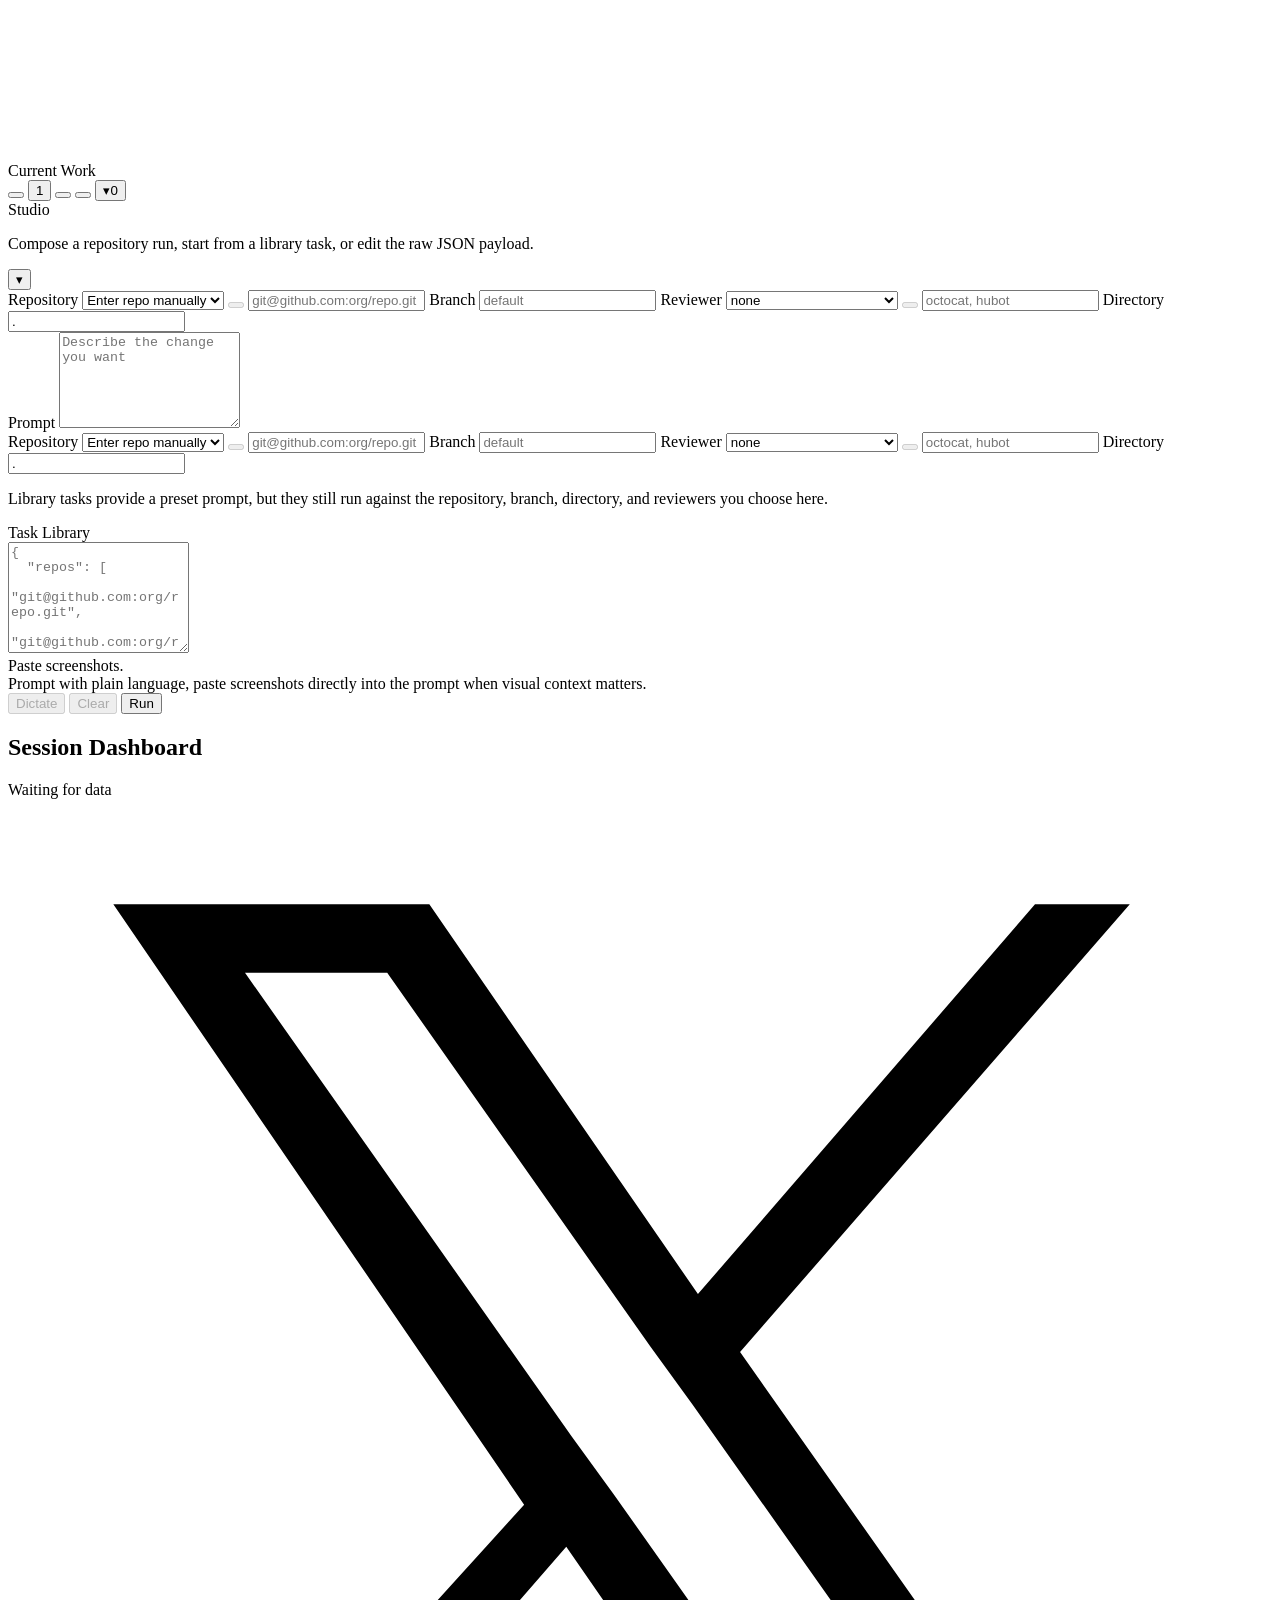
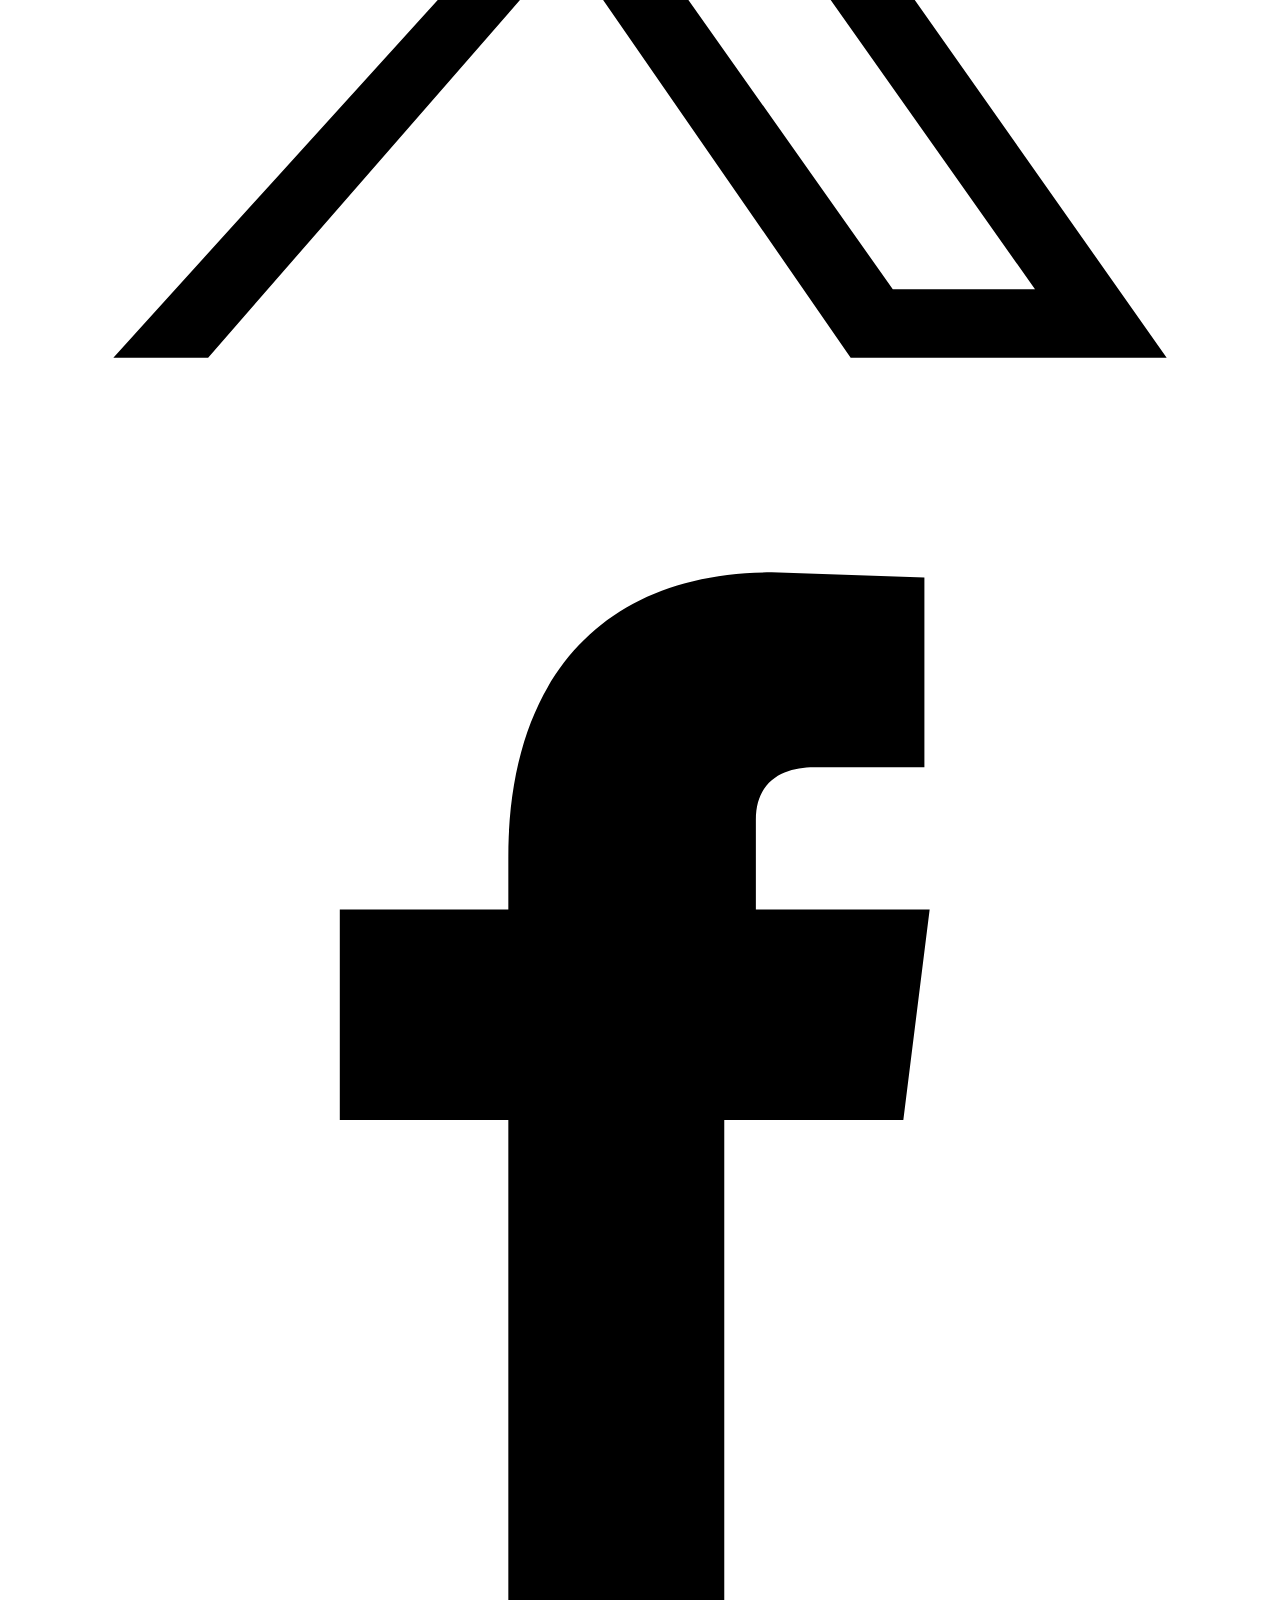
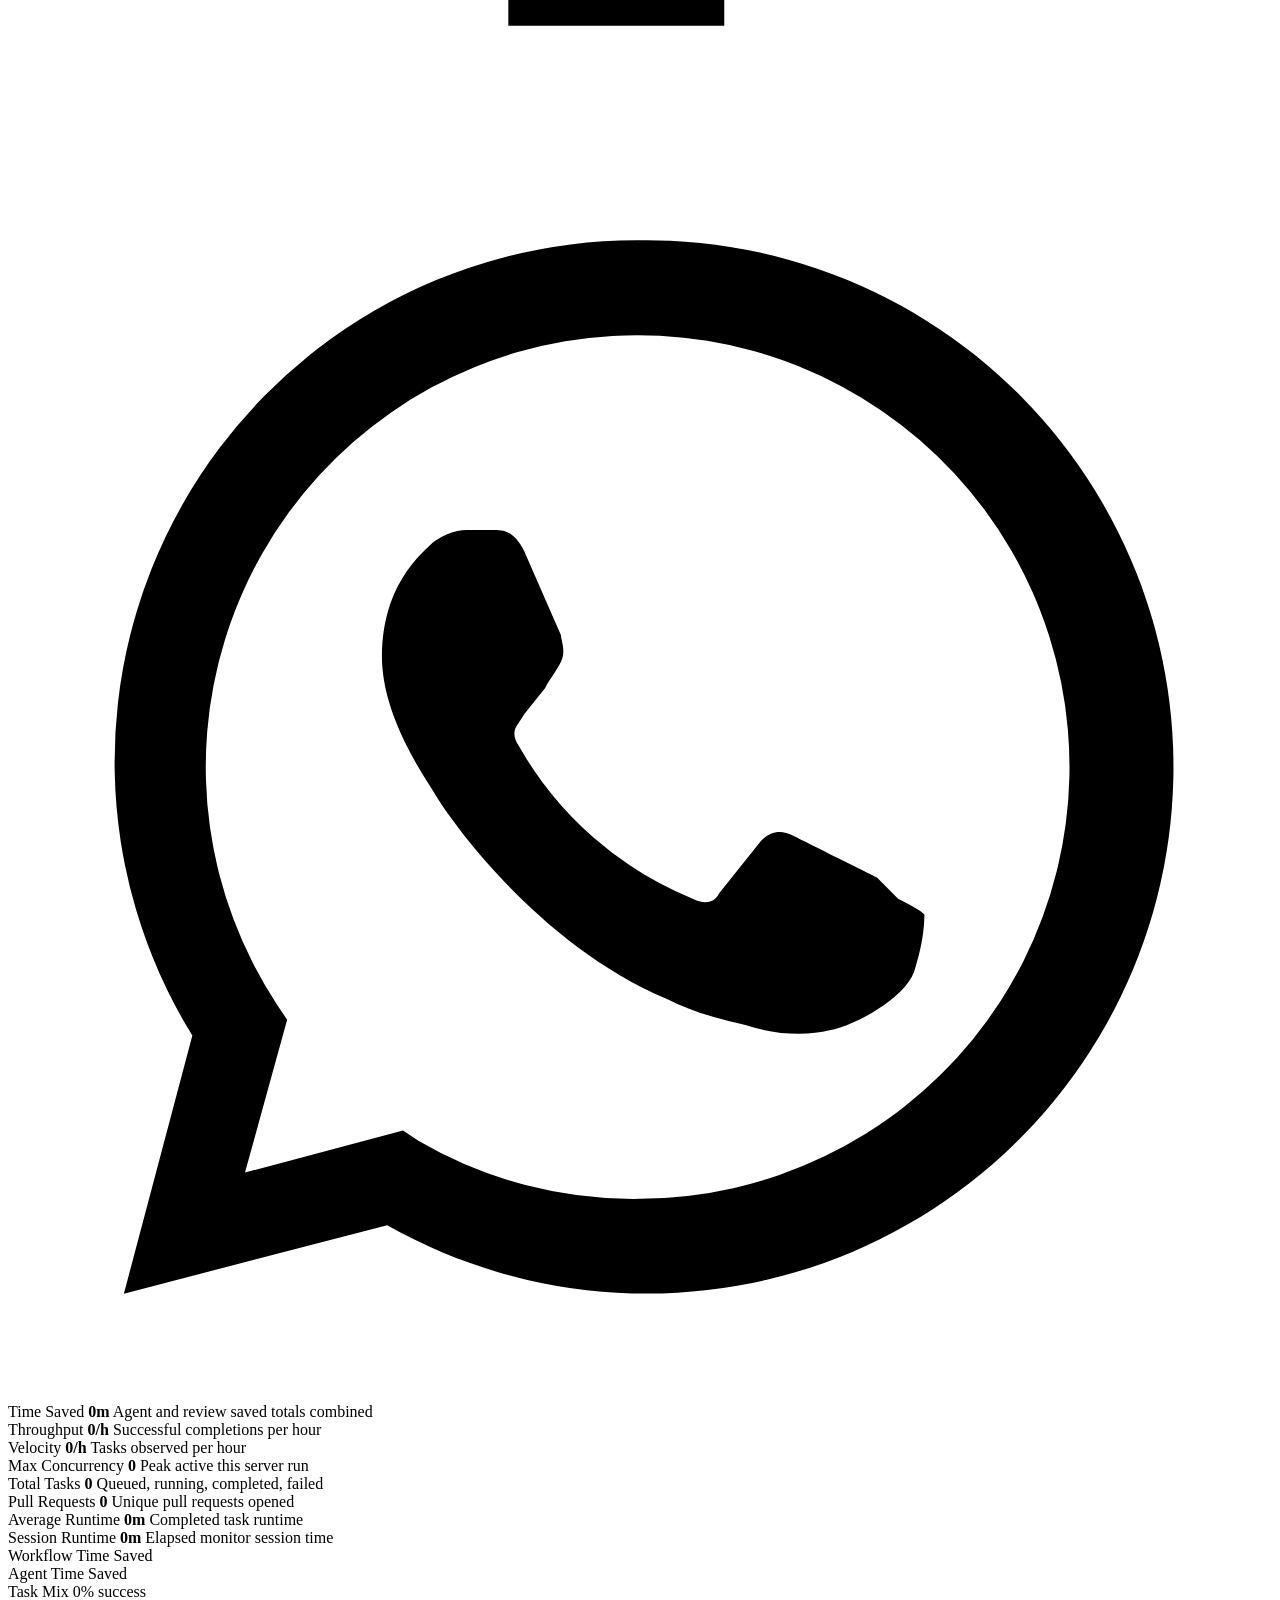
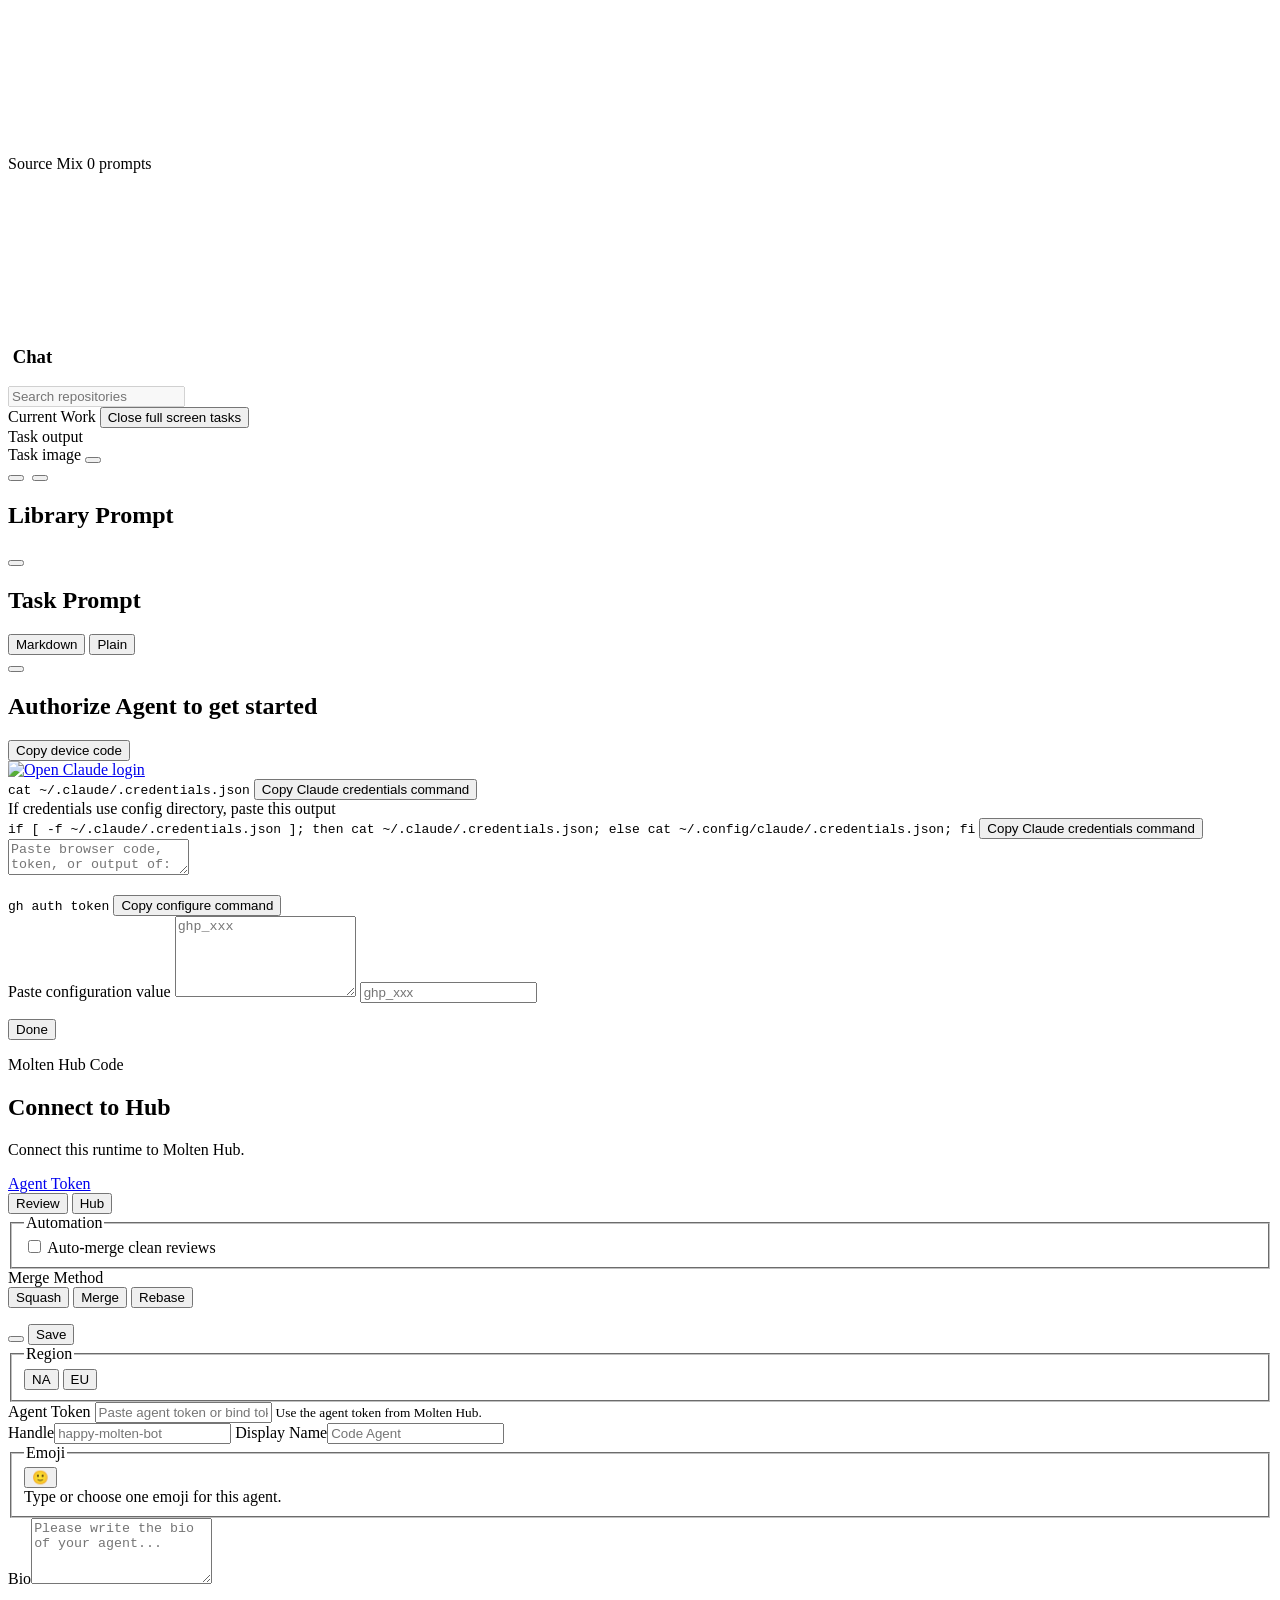
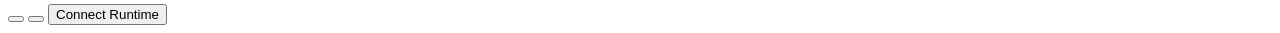
==== internal/web/static/index.html @ c69c7963 "chore: when the prompt is too long... I am unable to scroll to see the Co-authored-by: Molten Bot 00" ====
<!doctype html>
<html lang="en" class="light">
<head>
  <meta charset="utf-8">
  <meta name="viewport" content="width=device-width, initial-scale=1">
  <title>Molten Hub Code</title>
  <meta property="og:image" content="https://app.molten.bot/logo.svg">
  <meta name="twitter:image" content="https://app.molten.bot/logo.svg">
  <script async src="https://www.googletagmanager.com/gtag/js?id=G-BY33RFG2WB"></script>
  <script>
    window.dataLayer = window.dataLayer || [];
    function gtag() { window.dataLayer.push(arguments); }
    window.gtag = window.gtag || gtag;
    window.gtag("js", new Date());
    window.gtag("config", "G-BY33RFG2WB", { send_page_view: false });
  </script>
  <script>
    window.__HUB_UI_CONFIG__ = {"automaticMode":false,"configuredHarness":"","configuredAgentLabel":"","defaultRepository":"","promptImageHarnesses":["codex"],"githubReposReady":false};
  </script>
  <script src="/static/lucide.min.js"></script>
  <script src="/static/xterm.js" data-xterm-version="6.0.0"></script>
  <script src="https://cdn.jsdelivr.net/npm/d3@7.9.0/dist/d3.min.js"></script>
  <script src="/static/site-header.js"></script>
  <link rel="stylesheet" href="/static/style.css">
</head>
<body>
  <div class="site-bg" aria-hidden="true">
    <canvas id="snowfall-canvas" class="snowfall-canvas"></canvas>
    <div class="glow glow-a"></div>
    <div class="glow glow-b"></div>
    <div class="glow glow-c"></div>
    <div class="grain"></div>
  </div>

  <div class="app dashboard-app">
    <moltenhub-code-header agent-harness="codex" agent-label="Codex"></moltenhub-code-header>

    <div class="layout">
      <div class="right-col">
        <section id="task-panel" class="panel brand-login-card-shell" aria-hidden="false">
          <div class="panel-header">
            <div class="panel-header-copy">
              <span id="task-panel-title" class="panel-section-title">Current Work</span>
            </div>
            <div class="task-panel-actions">
              <button
                id="task-sound-toggle"
                class="task-sound-toggle"
                type="button"
                aria-pressed="true"
                aria-label="Mute task sounds"
                title="Mute">
                <i data-lucide="volume-2" class="task-sound-toggle-icon" aria-hidden="true"></i>
              </button>
              <button
                id="task-history-toggle"
                class="task-history-toggle"
                type="button"
                aria-pressed="false"
                aria-label="Show completed task history"
                title="Show completed task history">
                <i data-lucide="history" class="task-history-toggle-icon" aria-hidden="true"></i>
                <span id="task-history-toggle-badge" class="task-history-toggle-badge hidden" aria-hidden="true">1</span>
              </button>
              <button
                id="task-view-toggle"
                class="task-view-toggle"
                type="button"
                aria-pressed="false"
                aria-label="Show prompt-only tasks"
                title="Show prompt-only tasks">
                <i data-lucide="list" class="task-view-toggle-icon" aria-hidden="true"></i>
              </button>
              <button
                id="task-fullscreen-toggle"
                class="task-fullscreen-toggle"
                type="button"
                aria-expanded="false"
                aria-label="Open full screen tasks"
                title="Open full screen tasks">
                <i data-lucide="maximize-2" class="task-fullscreen-toggle-icon" aria-hidden="true"></i>
              </button>
              <button
                id="task-visibility-toggle"
                class="task-visibility-toggle prompt-visibility-toggle"
                type="button"
                aria-pressed="true"
                aria-label="Minimize tasks panel"
                title="Minimize tasks panel">▾<span id="task-running-count" class="task-running-count hidden" aria-hidden="true">0</span></button>
            </div>
          </div>
          <div class="scroll task-scroll">
            <div id="task-list" class="task-list"></div>
          </div>
        </section>

        <section class="panel prompt-wrap brand-login-card-shell">
          <div class="panel-header prompt-titlebar">
            <div class="panel-header-copy">
              <span id="prompt-panel-title" class="panel-section-title prompt-title-list" aria-label="Prompt Studio">
                <span class="prompt-title-mode active" data-prompt-title-mode="builder" data-prompt-title-label="Prompt Studio" aria-label="Prompt Studio">
                  <i data-lucide="pencil" class="prompt-title-icon" aria-hidden="true"></i>
                  <span>Studio</span>
                </span>
                <span class="prompt-title-mode" data-prompt-title-mode="library" data-prompt-title-label="Library Studio" aria-label="Library Studio" hidden aria-hidden="true">
                  <i data-lucide="book-open" class="prompt-title-icon" aria-hidden="true"></i>
                  <span>Studio</span>
                </span>
                <span class="prompt-title-mode" data-prompt-title-mode="json" data-prompt-title-label="JSON Studio" aria-label="JSON Studio" hidden aria-hidden="true">
                  <i data-lucide="braces" class="prompt-title-icon" aria-hidden="true"></i>
                  <span>Studio</span>
                </span>
              </span>
              <p id="prompt-panel-copy" class="panel-section-copy">Compose a repository run, start from a library task, or edit the raw JSON payload.</p>
            </div>
            <div class="prompt-titlebar-actions">
              <button id="prompt-visibility-toggle" class="prompt-visibility-toggle" type="button" aria-pressed="true" aria-label="Minimize Studio panel" title="Minimize Studio panel">▾</button>
            </div>
          </div>
          <form id="local-prompt-form" class="prompt-form">
            <div class="prompt-compose-stack">
              <div id="prompt-builder-panel" class="prompt-panel">
                <div class="prompt-grid">
                  <label id="builder-repo-history-field" class="prompt-field prompt-field-repo-history">
                    <span class="prompt-label">Repository</span>
                    <span class="prompt-select-action-wrap">
                      <select id="builder-repo-select" class="prompt-control">
                        <option value="">Enter repo manually</option>
                      </select>
                      <button
                        id="builder-repo-delete"
                        class="prompt-history-delete"
                        type="button"
                        aria-label="Remove selected repository from history"
                        title="Select saved repository to remove"
                        disabled>
                        <i data-lucide="trash-2" class="prompt-history-delete-icon" aria-hidden="true"></i>
                      </button>
                    </span>
                  </label>
                  <label id="builder-repo-field" class="prompt-field prompt-field-repository">
                    <input id="builder-repo-input" class="prompt-control prompt-input" type="text" spellcheck="false" placeholder="git@github.com:org/repo.git" aria-label="Repository">
                  </label>
                  <label class="prompt-field prompt-field-base-branch">
                    <span class="prompt-label">Branch</span>
                    <span class="prompt-input-action-wrap" data-has-action="false">
                      <input id="builder-base-branch" class="prompt-control prompt-input" type="text" spellcheck="false" placeholder="default">
                      <button
                        id="builder-base-branch-clear"
                        class="prompt-input-action"
                        type="button"
                        aria-label="Reset branch to default"
                        aria-hidden="true"
                        title="Already using default branch"
                        hidden
                        disabled><span class="prompt-input-action-icon" aria-hidden="true">&times;</span></button>
                    </span>
                  </label>
                  <label id="builder-reviewer-history-field" class="prompt-field prompt-field-reviewer-history">
                    <span class="prompt-label">Reviewer</span>
                    <span class="prompt-select-action-wrap">
                      <select id="builder-reviewer-select" class="prompt-control">
                        <option value="none">none</option>
                        <option value="">Enter reviewers manually</option>
                      </select>
                      <button
                        id="builder-reviewer-delete"
                        class="prompt-history-delete"
                        type="button"
                        aria-label="Remove selected reviewer from history"
                        title="Select saved reviewer to remove"
                        disabled>
                        <i data-lucide="trash-2" class="prompt-history-delete-icon" aria-hidden="true"></i>
                      </button>
                    </span>
                  </label>
                  <label id="builder-reviewer-field" class="prompt-field prompt-field-reviewer-manual">
                    <input id="builder-reviewer-input" class="prompt-control prompt-input" type="text" spellcheck="false" placeholder="octocat, hubot" aria-label="Reviewers">
                  </label>
                  <label class="prompt-field prompt-field-target-subdir">
                    <span class="prompt-label">Directory</span>
                    <input id="builder-target-subdir" class="prompt-control prompt-input" type="text" value="." spellcheck="false" placeholder=".">
                  </label>
                </div>
                <label id="builder-prompt-field" class="prompt-field">
                  <span class="prompt-label">Prompt</span>
                  <span class="speech-stream-wrap">
                    <textarea
                      id="builder-prompt-input"
                      class="prompt-text prompt-control"
                      rows="6"
                      spellcheck="false"
                      placeholder="Describe the change you want"></textarea>
                    <span id="builder-speech-stream" class="speech-stream" aria-hidden="true"></span>
                  </span>
                </label>
              </div>

              <div id="prompt-library-panel" class="prompt-panel hidden">
                <div class="prompt-grid">
                  <label id="library-repo-history-field" class="prompt-field prompt-field-repo-history">
                    <span class="prompt-label">Repository</span>
                    <span class="prompt-select-action-wrap">
                      <select id="library-repo-select" class="prompt-control">
                        <option value="">Enter repo manually</option>
                      </select>
                      <button
                        id="library-repo-delete"
                        class="prompt-history-delete"
                        type="button"
                        aria-label="Remove selected repository from history"
                        title="Select saved repository to remove"
                        disabled>
                        <i data-lucide="trash-2" class="prompt-history-delete-icon" aria-hidden="true"></i>
                      </button>
                    </span>
                  </label>
                  <label id="library-repo-field" class="prompt-field prompt-field-repository">
                    <input id="library-repo-input" class="prompt-control prompt-input" type="text" spellcheck="false" placeholder="git@github.com:org/repo.git" aria-label="Repository">
                  </label>
                  <label class="prompt-field prompt-field-base-branch">
                    <span class="prompt-label">Branch</span>
                    <input id="library-base-branch" class="prompt-control prompt-input" type="text" spellcheck="false" placeholder="default">
                  </label>
                  <label id="library-reviewer-history-field" class="prompt-field prompt-field-reviewer-history">
                    <span class="prompt-label">Reviewer</span>
                    <span class="prompt-select-action-wrap">
                      <select id="library-reviewer-select" class="prompt-control">
                        <option value="none">none</option>
                        <option value="">Enter reviewers manually</option>
                      </select>
                      <button
                        id="library-reviewer-delete"
                        class="prompt-history-delete"
                        type="button"
                        aria-label="Remove selected reviewer from history"
                        title="Select saved reviewer to remove"
                        disabled>
                        <i data-lucide="trash-2" class="prompt-history-delete-icon" aria-hidden="true"></i>
                      </button>
                    </span>
                  </label>
                  <label id="library-reviewer-field" class="prompt-field prompt-field-reviewer-manual">
                    <input id="library-reviewer-input" class="prompt-control prompt-input" type="text" spellcheck="false" placeholder="octocat, hubot" aria-label="Reviewers">
                  </label>
                  <label class="prompt-field prompt-field-target-subdir">
                    <span class="prompt-label">Directory</span>
                    <input id="library-target-subdir" class="prompt-control prompt-input" type="text" value="." spellcheck="false" placeholder=".">
                  </label>
                </div>
                <p class="prompt-field-copy">Library tasks provide a preset prompt, but they still run against the repository, branch, directory, and reviewers you choose here.</p>
                <div class="prompt-field">
                  <span class="prompt-label">Task Library</span>
                  <div id="library-type-tabs" class="library-type-tabs" role="tablist" aria-label="Library task types"></div>
                  <div id="library-task-list" class="library-task-list"></div>
                </div>
              </div>

              <div id="prompt-raw-panel" class="prompt-panel hidden">
                <textarea
                  id="local-prompt-input"
                  class="prompt-text prompt-control"
                  rows="7"
                  spellcheck="false"
                  placeholder='{
  "repos": [
    "git@github.com:org/repo.git",
    "git@github.com:org/repo-two.git"
  ],
  "librarytaskname": "unit-test-coverage",
  "reviewers": [
    "octocat",
    "hubot"
  ]
}'></textarea>
              </div>
              <div class="prompt-actions">
                <div class="prompt-actions-start">
                  <div
                    id="builder-image-paste-target"
                    class="prompt-control prompt-action-paste"
                    role="button"
                    tabindex="0">Paste screenshots.</div>
                </div>
                <span
                  id="local-prompt-status"
                  class="submit-status submit-status-inline is-visible"
                  data-default-text="Prompt with plain language, paste screenshots directly into the prompt when visual context matters."
                  aria-live="polite">Prompt with plain language, paste screenshots directly into the prompt when visual context matters.</span>
                <div class="prompt-actions-end">
                  <button
                    id="prompt-speech-toggle"
                    class="prompt-action-button prompt-action-icon-only prompt-speech-toggle hidden"
                    type="button"
                    aria-label="Dictate prompt"
                    aria-pressed="false"
                    title="Dictate prompt"
                    disabled>
                    <i data-lucide="mic" class="prompt-action-icon" aria-hidden="true"></i>
                    <span class="sr-only">Dictate</span>
                  </button>
                  <button
                    id="builder-images-clear"
                    class="prompt-action-button prompt-action-clear prompt-action-icon-only"
                    type="button"
                    aria-label="Clear prompt draft"
                    title="Clear prompt draft"
                    disabled>
                    <i data-lucide="x" class="prompt-action-icon" aria-hidden="true"></i>
                    <span class="sr-only">Clear</span>
                  </button>
                  <button id="local-prompt-submit" class="prompt-action-button prompt-submit" type="submit">
                    <i data-lucide="play" class="prompt-action-icon" aria-hidden="true"></i>
                    <span class="prompt-action-label">Run</span>
                  </button>
                </div>
              </div>
            </div>
          </form>
        </section>

        <section id="dashboard-display" class="dashboard-display hidden" aria-labelledby="dashboard-title" aria-hidden="true">
          <div class="dashboard-head">
            <div class="dashboard-title-stack">
              <h1 id="dashboard-title">Session Dashboard</h1>
              <span id="dashboard-updated" class="dashboard-updated">Waiting for data</span>
            </div>
            <div class="dashboard-head-actions">
              <nav class="dashboard-share-links" aria-label="Share session highlights">
                <a id="dashboard-share-x" class="dashboard-share-link" href="https://twitter.com/intent/tweet" target="_blank" rel="noopener noreferrer" aria-label="Share session highlights on X" title="Share on X">
                  <svg class="dashboard-share-icon" viewBox="0 0 24 24" aria-hidden="true" focusable="false">
                    <path d="M13.9 10.5 21.3 2h-1.8l-6.4 7.4L8 2H2l7.8 11.4L2 22h1.8l6.8-7.8L16 22h6l-8.1-11.5Zm-2.4 2.7-.8-1.1L4.5 3.3h2.7l5 7.1.8 1.1 6.5 9.2h-2.7l-5.3-7.5Z"></path>
                  </svg>
                </a>
                <a id="dashboard-share-facebook" class="dashboard-share-link" href="https://www.facebook.com/sharer/sharer.php" target="_blank" rel="noopener noreferrer" aria-label="Share session highlights on Facebook" title="Share on Facebook">
                  <svg class="dashboard-share-icon" viewBox="0 0 24 24" aria-hidden="true" focusable="false">
                    <path d="M14.2 8.4V6.7c0-.8.6-1 1.1-1h2.1V2.1L14.5 2c-3.2 0-5 2-5 5.4v1H6.3v4h3.2V22h4.1v-9.6H17l.5-4h-3.3Z"></path>
                  </svg>
                </a>
                <a id="dashboard-share-whatsapp" class="dashboard-share-link" href="https://wa.me/" target="_blank" rel="noopener noreferrer" aria-label="Share session highlights on WhatsApp" title="Share on WhatsApp">
                  <svg class="dashboard-share-icon" viewBox="0 0 24 24" aria-hidden="true" focusable="false">
                    <path d="M12 2a9.9 9.9 0 0 0-8.5 15.1L2.2 22l5-1.3A10 10 0 1 0 12 2Zm0 18.2a8.1 8.1 0 0 1-4.2-1.1l-.3-.2-3 .8.8-2.9-.2-.3A8.2 8.2 0 1 1 12 20.2Zm4.5-6.1c-.2-.1-1.4-.7-1.6-.8-.2-.1-.4-.1-.6.1l-.8 1c-.1.2-.3.2-.5.1a6.7 6.7 0 0 1-3.3-2.9c-.2-.3 0-.4.1-.6l.4-.5c.1-.2.2-.3.3-.5.1-.2 0-.4 0-.5l-.7-1.6c-.2-.4-.4-.4-.6-.4h-.5c-.2 0-.5.1-.7.3-.2.2-.9.8-.9 2.1 0 1.2.9 2.4 1 2.6.1.2 1.8 2.8 4.4 3.9.6.3 1.1.4 1.5.5.6.2 1.2.2 1.6.1.5-.1 1.4-.6 1.6-1.1.2-.6.2-1 .2-1.1-.1-.1-.3-.2-.5-.3Z"></path>
                  </svg>
                </a>
              </nav>
            </div>
          </div>
          <div class="dashboard-stats-grid" aria-label="Run stats">
            <div class="dashboard-stat-card dashboard-stat-card-primary" tabindex="0" aria-describedby="dashboard-time-saved-meta">
              <span class="dashboard-stat-label">Time Saved</span>
              <strong id="dashboard-time-saved">0m</strong>
              <span id="dashboard-time-saved-meta" class="dashboard-stat-meta">Agent and review saved totals combined</span>
            </div>
            <div class="dashboard-stat-card" tabindex="0" aria-describedby="dashboard-throughput-meta">
              <span class="dashboard-stat-label">Throughput</span>
              <strong id="dashboard-throughput">0/h</strong>
              <span id="dashboard-throughput-meta" class="dashboard-stat-meta">Successful completions per hour</span>
            </div>
            <div class="dashboard-stat-card" tabindex="0" aria-describedby="dashboard-velocity-meta">
              <span class="dashboard-stat-label">Velocity</span>
              <strong id="dashboard-velocity">0/h</strong>
              <span id="dashboard-velocity-meta" class="dashboard-stat-meta">Tasks observed per hour</span>
            </div>
            <div class="dashboard-stat-card dashboard-stat-card-primary" tabindex="0" aria-describedby="dashboard-max-concurrent-meta">
              <span class="dashboard-stat-label">Max Concurrency</span>
              <strong id="dashboard-max-concurrent">0</strong>
              <span id="dashboard-max-concurrent-meta" class="dashboard-stat-meta">Peak active this server run</span>
            </div>
            <div class="dashboard-stat-card" tabindex="0" aria-describedby="dashboard-total-tasks-meta">
              <span class="dashboard-stat-label">Total Tasks</span>
              <strong id="dashboard-total-tasks">0</strong>
              <span id="dashboard-total-tasks-meta" class="dashboard-stat-meta">Queued, running, completed, failed</span>
            </div>
            <div class="dashboard-stat-card" tabindex="0" aria-describedby="dashboard-total-prs-meta">
              <span class="dashboard-stat-label">Pull Requests</span>
              <strong id="dashboard-total-prs">0</strong>
              <span id="dashboard-total-prs-meta" class="dashboard-stat-meta">Unique pull requests opened</span>
            </div>
            <div class="dashboard-stat-card" tabindex="0" aria-describedby="dashboard-average-runtime-meta">
              <span class="dashboard-stat-label">Average Runtime</span>
              <strong id="dashboard-average-runtime">0m</strong>
              <span id="dashboard-average-runtime-meta" class="dashboard-stat-meta">Completed task runtime</span>
            </div>
            <div class="dashboard-stat-card dashboard-stat-card-primary" tabindex="0" aria-describedby="dashboard-session-runtime-meta">
              <span class="dashboard-stat-label">Session Runtime</span>
              <strong id="dashboard-session-runtime">0m</strong>
              <span id="dashboard-session-runtime-meta" class="dashboard-stat-meta">Elapsed monitor session time</span>
            </div>
          </div>
          <div class="dashboard-time-grid" aria-label="Time breakdowns">
            <section class="dashboard-time-panel" aria-labelledby="dashboard-workflow-times-title">
              <div class="dashboard-chart-head">
                <span id="dashboard-workflow-times-title">Workflow Time Saved</span>
              </div>
              <div id="dashboard-workflow-times" class="dashboard-time-list"></div>
            </section>
            <section class="dashboard-time-panel" aria-labelledby="dashboard-agent-times-title">
              <div class="dashboard-chart-head">
                <span id="dashboard-agent-times-title">Agent Time Saved</span>
              </div>
              <div id="dashboard-agent-times" class="dashboard-time-list"></div>
            </section>
          </div>
          <div class="dashboard-chart-grid" aria-label="Task mix charts">
            <div class="dashboard-chart-shell">
              <div class="dashboard-chart-head">
                <span>Task Mix</span>
                <span id="dashboard-success-rate">0% success</span>
              </div>
              <svg id="dashboard-task-chart" class="dashboard-d3-chart" role="img" aria-label="Task status chart" tabindex="0"></svg>
            </div>
            <div class="dashboard-chart-shell">
              <div class="dashboard-chart-head">
                <span>Source Mix</span>
                <span id="dashboard-source-total">0 prompts</span>
              </div>
              <svg id="dashboard-source-chart" class="dashboard-d3-chart" role="img" aria-label="Prompt source chart" tabindex="0"></svg>
              <div id="dashboard-source-legend" class="dashboard-source-legend" aria-label="Prompt source legend"></div>
            </div>
          </div>
        </section>

        <section id="chat-display" class="chat-main hidden" aria-label="Chat" aria-hidden="true">
          <section class="chat-shell" aria-labelledby="chat-title">
            <div class="chat-head">
              <div>
                <h1 id="chat-title" class="chat-title" aria-label="Git / Chat">
                  <span class="panel-section-title chat-title-github-logo" aria-hidden="true">
                    <img src="/static/logos/github.svg" alt="">
                  </span>
                  <span class="panel-section-title chat-title-current">Chat</span>
                </h1>
              </div>
              <p id="chat-status" class="chat-status" aria-live="polite"></p>
            </div>
            <div class="chat-controls">
              <div id="chat-repo-tabs" class="chat-repo-tabs" role="tablist" aria-label="Prompted repositories"></div>
              <label class="chat-search-field hidden">
                <i data-lucide="search" aria-hidden="true"></i>
                <input id="chat-repo-search" class="chat-search-input" type="search" spellcheck="false" placeholder="Search repositories" aria-label="Search repositories" disabled>
              </label>
            </div>
            <div id="chat-repo-grid" class="chat-repo-grid" aria-label="GitHub repositories"></div>
            <nav id="chat-repo-pagination" class="chat-repo-pagination hidden" aria-label="GitHub repository pages"></nav>
          </section>
        </section>

      </div>
    </div>
  </div>

  <div id="task-fullscreen" class="task-fullscreen hidden" aria-hidden="true">
    <div class="task-fullscreen-shell">
      <div id="task-fullscreen-body" class="task-fullscreen-body">
        <section class="panel task-fullscreen-panel task-fullscreen-task-panel">
          <div class="panel-header">
            <span id="task-fullscreen-panel-title">Current Work</span>
            <button id="task-fullscreen-close" class="task-fullscreen-close hidden" type="button" aria-label="Close full screen tasks" title="Close full screen tasks">
              <i data-lucide="x" class="task-fullscreen-close-icon" aria-hidden="true"></i>
              <span class="sr-only">Close full screen tasks</span>
            </button>
          </div>
          <div class="scroll task-scroll">
            <div id="task-fullscreen-list" class="task-list"></div>
          </div>
        </section>
        <section id="task-fullscreen-output-panel" class="panel log-wrap task-fullscreen-panel task-fullscreen-output-panel hidden" aria-hidden="true">
          <div class="task-head">
            <span id="task-fullscreen-head-label" class="task-fullscreen-head-label">Task output</span>
          </div>
          <div id="task-fullscreen-result" class="task-result hidden"></div>
          <div id="task-fullscreen-terminal" class="term task-scroll" role="log" aria-label="Task output terminal logs"></div>
        </section>
      </div>
      <div
        id="task-image-viewer"
        class="task-image-viewer hidden"
        role="dialog"
        aria-modal="true"
        aria-labelledby="task-image-viewer-title"
        aria-hidden="true">
        <div class="task-image-viewer-backdrop" data-task-image-viewer-close></div>
        <div class="task-image-viewer-shell">
          <div class="task-image-viewer-head">
            <span id="task-image-viewer-title" class="task-image-viewer-title">Task image</span>
            <button id="task-image-viewer-close" class="task-image-viewer-close" type="button" aria-label="Close image viewer" title="Close">
              <i data-lucide="x" aria-hidden="true"></i>
            </button>
          </div>
          <div class="task-image-viewer-stage">
            <button id="task-image-viewer-prev" class="task-image-viewer-nav task-image-viewer-prev" type="button" aria-label="Previous image" title="Previous image">
              <i data-lucide="chevron-left" aria-hidden="true"></i>
            </button>
            <img id="task-image-viewer-image" class="task-image-viewer-image" alt="">
            <button id="task-image-viewer-next" class="task-image-viewer-nav task-image-viewer-next" type="button" aria-label="Next image" title="Next image">
              <i data-lucide="chevron-right" aria-hidden="true"></i>
            </button>
          </div>
          <div id="task-image-viewer-count" class="task-image-viewer-count"></div>
        </div>
      </div>
    </div>
  </div>

  <div
    id="library-prompt-modal"
    class="library-prompt-modal hidden"
    role="dialog"
    aria-modal="true"
    aria-labelledby="library-prompt-modal-title"
    aria-hidden="true">
    <div class="library-prompt-modal-shell">
      <div class="library-prompt-modal-head">
        <h2 id="library-prompt-modal-title">Library Prompt</h2>
        <button id="library-prompt-modal-close" class="settings-modal-close" type="button" aria-label="Close library prompt" title="Close">
          <i data-lucide="x" aria-hidden="true"></i>
        </button>
      </div>
      <pre id="library-prompt-modal-body" class="library-prompt-modal-body"></pre>
    </div>
  </div>

  <div
    id="task-prompt-modal"
    class="task-prompt-modal hidden"
    role="dialog"
    aria-modal="true"
    aria-labelledby="task-prompt-modal-title"
    aria-hidden="true">
    <div class="task-prompt-modal-shell">
      <div class="task-prompt-modal-head">
        <h2 id="task-prompt-modal-title">Task Prompt</h2>
        <div class="task-prompt-modal-actions">
          <div class="task-prompt-modal-tabs" role="tablist" aria-label="Prompt view mode">
            <button id="task-prompt-modal-markdown" class="task-prompt-modal-tab active" type="button" role="tab" aria-selected="true">Markdown</button>
            <button id="task-prompt-modal-plain" class="task-prompt-modal-tab" type="button" role="tab" aria-selected="false">Plain</button>
          </div>
          <button id="task-prompt-modal-close" class="settings-modal-close" type="button" aria-label="Close task prompt" title="Close">
            <i data-lucide="x" aria-hidden="true"></i>
          </button>
        </div>
      </div>
      <div id="task-prompt-modal-body" class="task-prompt-modal-body task-prompt-modal-markdown"></div>
    </div>
  </div>

  <div id="agent-auth-gate" class="agent-auth-gate hidden" aria-live="polite">
    <div id="agent-auth-shell" class="agent-auth-shell">
      <h2 id="agent-auth-title">Authorize Agent to get started</h2>
      <p id="agent-auth-message"></p>

      <div id="agent-auth-harness-picker" class="hidden">
        <div id="agent-auth-harness-grid" class="agent-auth-harness-grid" role="group" aria-label="Select an agent"></div>
      </div>

      <div id="agent-auth-details" class="hidden">
        <div id="agent-auth-device-code-row" class="agent-auth-command-box agent-auth-command-box-inline hidden">
          <code id="agent-auth-code" class="agent-auth-command-text agent-auth-command-text-inline"></code>
          <button
            id="agent-auth-copy"
            class="agent-auth-copy agent-auth-command-copy"
            type="button"
            aria-label="Copy device code"
            title="Copy device code">
            <i data-lucide="copy" aria-hidden="true"></i>
            <span class="sr-only">Copy device code</span>
          </button>
        </div>
        <a id="agent-auth-url" class="agent-auth-url" href="" target="_blank" rel="noopener noreferrer">
          <img
            id="agent-auth-url-logo"
            class="agent-auth-url-logo hidden"
            src="/static/logos/claude-code.svg"
            alt="Open Claude login">
          <span id="agent-auth-url-text"></span>
        </a>
        <div id="agent-auth-browser-code" class="hidden">
          <div id="agent-auth-browser-commands">
            <div class="agent-auth-command-box agent-auth-command-box-inline">
              <code id="agent-auth-browser-command-primary" class="agent-auth-command-text agent-auth-command-text-inline">cat ~/.claude/.credentials.json</code>
              <button
                id="agent-auth-browser-command-primary-copy"
                class="agent-auth-copy agent-auth-command-copy"
                type="button"
                aria-label="Copy Claude credentials command"
                title="Copy Claude credentials command">
                <i data-lucide="copy" aria-hidden="true"></i>
                <span class="sr-only">Copy Claude credentials command</span>
              </button>
            </div>
            <div class="agent-auth-browser-code-hint">If credentials use config directory, paste this output</div>
            <div class="agent-auth-command-box">
              <code id="agent-auth-browser-command-secondary" class="agent-auth-command-text">if [ -f ~/.claude/.credentials.json ]; then cat ~/.claude/.credentials.json; else cat ~/.config/claude/.credentials.json; fi</code>
              <button
                id="agent-auth-browser-command-secondary-copy"
                class="agent-auth-copy agent-auth-command-copy"
                type="button"
                aria-label="Copy Claude credentials command"
                title="Copy Claude credentials command">
                <i data-lucide="copy" aria-hidden="true"></i>
                <span class="sr-only">Copy Claude credentials command</span>
              </button>
            </div>
          </div>
          <textarea
            id="agent-auth-browser-code-input"
            class="prompt-text agent-auth-secret-input"
            aria-label="Authentication code or token input"
            placeholder="Paste browser code, token, or output of: cat ~/.claude/.credentials.json"
            autocomplete="off"
            autocapitalize="off"
            autocorrect="off"
            spellcheck="false"></textarea>
          <p id="agent-auth-browser-code-error" class="agent-auth-error hidden"></p>
        </div>
      </div>

      <div id="agent-auth-configure" class="hidden">
        <div id="agent-auth-configure-command-row" class="agent-auth-command-box agent-auth-command-box-inline">
          <code id="agent-auth-configure-command" class="agent-auth-command-text agent-auth-command-text-inline">gh auth token</code>
          <button
            id="agent-auth-configure-copy"
            class="agent-auth-copy agent-auth-command-copy"
            type="button"
            aria-label="Copy configure command"
            title="Copy configure command">
            <i data-lucide="copy" aria-hidden="true"></i>
            <span class="sr-only">Copy configure command</span>
          </button>
        </div>
        <label id="agent-auth-configure-label" for="agent-auth-configure-input">Paste configuration value</label>
        <textarea id="agent-auth-configure-input" class="prompt-text agent-auth-secret-input" placeholder='{"accessToken":"XXX","tenantURL":"https://YYY/","scopes":["email"]}' autocomplete="off" autocapitalize="off" autocorrect="off" spellcheck="false" rows="5" wrap="off"></textarea>
        <input id="agent-auth-configure-secret-input" class="prompt-text agent-auth-configure-input-github agent-auth-configure-input-single-line hidden" type="password" inputmode="text" autocomplete="off" autocapitalize="off" autocorrect="off" spellcheck="false" aria-label="Paste GitHub token" placeholder="ghp_xxx">
        <p id="agent-auth-configure-error" class="agent-auth-error hidden"></p>
      </div>

      <div class="agent-auth-footer">
        <button id="agent-auth-verify" class="agent-auth-verify hidden" type="button" onclick="return window.__hubAuthVerifyClick ? window.__hubAuthVerifyClick(event) : true;">Done</button>
      </div>
    </div>
  </div>

  <div
    id="hub-setup-gate"
    class="onboarding-modal-backdrop hidden"
    role="dialog"
    aria-modal="true"
    aria-live="polite"
    aria-hidden="true"
    aria-labelledby="hub-setup-title"
    aria-describedby="hub-setup-message"
  >
    <section class="onboarding-modal form-surface hub-setup-shell">
      <div class="onboarding-modal-shell">
        <header class="onboarding-modal-sidebar">
          <div class="onboarding-modal-header">
            <p class="eyebrow">Molten Hub Code</p>
            <h2 id="hub-setup-title">Connect to Hub</h2>
            <p id="hub-setup-message">Connect this runtime to Molten Hub.</p>
          </div>
          <div class="hub-setup-sidebar-actions">
            <a
              id="hub-setup-signin-link"
              class="hub-setup-signin-logo"
              href="https://molten.bot/login?target=hub"
              target="_blank"
              rel="noopener noreferrer">
              <span>Agent Token</span>
              <i data-lucide="external-link" aria-hidden="true"></i>
            </a>
          </div>
        </header>

        <div id="settings-tabbar" class="settings-tabbar hidden" role="tablist" aria-label="Settings sections">
          <button id="settings-tab-review" class="settings-tab active" type="button" role="tab" aria-selected="true" data-settings-tab="review">
            <i data-lucide="git-pull-request-arrow" aria-hidden="true"></i>
            <span>Review</span>
          </button>
          <button id="settings-tab-hub" class="settings-tab" type="button" role="tab" aria-selected="false" data-settings-tab="hub">
            <i data-lucide="radio-tower" aria-hidden="true"></i>
            <span>Hub</span>
          </button>
        </div>

        <form id="review-settings-form" class="stack review-settings-form hidden" data-settings-panel="review">
          <fieldset class="review-settings-section">
            <legend>Automation</legend>
            <label class="review-settings-toggle">
              <input id="review-settings-auto-merge" type="checkbox">
              <span>Auto-merge clean reviews</span>
            </label>
          </fieldset>
          <div class="review-settings-section">
            <span id="review-settings-merge-method-label">Merge Method</span>
            <input id="review-settings-merge-method" type="hidden" value="squash">
            <div class="review-settings-merge-options" role="radiogroup" aria-labelledby="review-settings-merge-method-label">
              <button class="review-settings-merge-option active" type="button" role="radio" aria-checked="true" data-review-settings-merge-method="squash">Squash</button>
              <button class="review-settings-merge-option" type="button" role="radio" aria-checked="false" data-review-settings-merge-method="merge">Merge</button>
              <button class="review-settings-merge-option" type="button" role="radio" aria-checked="false" data-review-settings-merge-method="rebase">Rebase</button>
            </div>
          </div>
          <div class="onboarding-form-actions hub-setup-footer">
            <p id="review-settings-status" class="hub-setup-status submit-status submit-status-inline onboarding-message" aria-live="polite"></p>
            <div class="hub-setup-actions">
              <button id="review-settings-close" class="settings-modal-close onboarding-modal-close" type="button" aria-label="Close settings" title="Close">
                <i data-lucide="x" aria-hidden="true"></i>
              </button>
              <button id="review-settings-save" class="prompt-action-button prompt-submit" type="submit">Save</button>
            </div>
          </div>
        </form>

        <form id="hub-setup-form" class="stack profile-shell onboarding-form" data-bound="false" data-settings-panel="hub">
          <fieldset id="hub-setup-connect-region-row" class="runtime-toggle onboarding-section">
            <legend>Region</legend>
            <div class="runtime-toggle-options hub-setup-toggle-group" role="tablist" aria-label="Region">
              <button id="hub-setup-region-na-toggle" class="hub-setup-toggle onboarding-toggle active" type="button" data-hub-region="na" aria-pressed="true">NA</button>
              <button id="hub-setup-region-eu-toggle" class="hub-setup-toggle onboarding-toggle" type="button" data-hub-region="eu" aria-pressed="false">EU</button>
            </div>
          </fieldset>

          <label id="hub-setup-token-field" class="onboarding-token-field">
            <span id="hub-setup-token-label" class="prompt-label">Agent Token</span>
            <input id="hub-setup-token" type="password" inputmode="text" autocapitalize="off" autocomplete="off" autocorrect="off" spellcheck="false" placeholder="Paste agent token or bind token">
            <small id="hub-setup-token-hint" class="onboarding-token-hint">Use the agent token from Molten Hub.</small>
          </label>

          <div id="hub-setup-new-agent-fields" class="stack onboarding-profile-fields hub-setup-profile-grid hidden">
            <div class="profile-grid profile-grid-top onboarding-profile-grid">
              <label id="hub-setup-handle-field">Handle<input id="hub-setup-handle" type="text" spellcheck="false" placeholder="happy-molten-bot"></label>
              <label>Display Name<input id="hub-setup-display-name" type="text" spellcheck="false" placeholder="Code Agent"></label>
              <fieldset class="emoji-fieldset hub-setup-profile-emoji">
                <legend>Emoji</legend>
                <div id="hub-setup-emoji-picker" class="hub-emoji-picker" data-hub-emoji-picker>
                  <input id="hub-setup-emoji" type="hidden" value="" data-hub-emoji-input>
                  <button
                    id="hub-setup-emoji-toggle"
                    class="hub-emoji-picker-toggle"
                    type="button"
                    data-hub-emoji-toggle
                    aria-label="Choose emoji"
                    aria-haspopup="dialog"
                    aria-expanded="false"
                    title="Choose emoji">
                    <span id="hub-setup-emoji-preview" class="hub-emoji-picker-toggle-preview" data-hub-emoji-preview aria-hidden="true">🙂</span>
                  </button>
                  <div id="hub-setup-emoji-panel" class="hub-emoji-picker-panel" data-hub-emoji-panel hidden>
                    <div class="hub-emoji-picker-panel-header">
                      <p class="hub-emoji-picker-label">Pick one emoji</p>
                      <button type="button" class="hub-emoji-picker-clear" data-hub-emoji-clear>Clear</button>
                    </div>
                    <div class="hub-emoji-picker-mart" data-hub-emoji-mart-root aria-live="polite"></div>
                  </div>
                </div>
                <span id="hub-setup-emoji-help" class="sr-only">Type or choose one emoji for this agent.</span>
              </fieldset>
            </div>
            <label class="hub-setup-profile-text"><span class="prompt-label">Bio</span><textarea id="hub-setup-profile" class="prompt-text prompt-control hub-setup-profile-input" rows="4" spellcheck="false" placeholder="Please write the bio of your agent..."></textarea></label>
          </div>

          <div class="onboarding-form-actions hub-setup-footer">
            <p id="hub-setup-status" class="hub-setup-status submit-status submit-status-inline onboarding-message" aria-live="polite"></p>
            <div class="hub-setup-actions">
              <button id="hub-setup-connection-toggle" class="secondary-button hub-setup-connection-toggle hidden" type="button" aria-label="Disconnect agent" title="Disconnect">
                <i data-lucide="unlink" aria-hidden="true"></i>
              </button>
              <button id="hub-setup-close" class="settings-modal-close onboarding-modal-close" type="button" aria-label="Close Molten Hub setup" title="Close">
                <i data-lucide="x" aria-hidden="true"></i>
              </button>
              <button id="hub-setup-submit" class="prompt-action-button prompt-submit" type="submit">Connect Runtime</button>
            </div>
          </div>
        </form>
      </div>
    </section>
  </div>

  <!-- hub-bottom-dock -->

  <script>
    const DISMISSED_TASKS_KEY = "hubui.dismissedTaskIds";
    const REPO_HISTORY_KEY = "hubui.repoHistory.v1";
    const REVIEWER_HISTORY_KEY = "hubui.reviewerHistory.v1";
    const PROMPT_MODE_KEY = "hubui.localPromptMode";
    const PROMPT_VISIBILITY_KEY = "hubui.localPromptVisible";
    const TASK_VISIBILITY_KEY = "hubui.taskPanelVisible";
    const TASK_PANEL_VIEW_KEY = "hubui.taskPanelView";
    const TASK_STATUS_FILTER_KEY = "hubui.taskStatusFilter";
    const TASK_HISTORY_KEY = "hubui.taskHistory.v1";
    const TASK_HISTORY_UNSEEN_KEY = "hubui.taskHistoryUnseen.v1";
    const TASK_SOUND_MUTED_KEY = "hubui.taskSoundMuted";
    const CHAT_CLOSED_REPOS_KEY = "hubui.chatClosedRepoKeys.v1";
    const THEME_KEY = "hubui.theme";
    const HOVER_MODE_KEY = "hubui.hoverMode";
    const THEME_MODES = ["light", "dark", "night", "pink"];
    const DEFAULT_THEME_MODE = "light";
    const HOVER_MODES = ["auto", "on", "off"];
    const QUEUED_STATUS_TIMEOUT_MS = 12_000;
    const LOCAL_PROMPT_STATUS_FADE_MS = 240;
    const STREAM_RENDER_INTERVAL_MS = 250;
    const TASK_ORDER_TRANSITION_DELAY_MS = 2_000;
    const TASK_ORDER_SYNC_INTERVAL_MS = 4_000;
    const NEW_HUB_TASK_HIGHLIGHT_MS = 4_000;
    const TASK_TIMING_REFRESH_INTERVAL_MS = 30_000;
    const TASK_ICON_IDLE_SPIN_MS = 16_000;
    const TASK_ICON_IDLE_REFRESH_MS = 1_000;
    const DASHBOARD_RUNTIME_IDLE_PAUSE_MS = 2 * 60 * 1000;
    const DEFERRED_SELECTION_RENDER_FLUSH_DELAY_MS = 32;
    const TASK_SOURCE_HEADER = "X-MoltenHub-Task-Source";
    const BACKGROUND_PARTICLE_ANIMATION_ENABLED = false;
    const TASK_HISTORY_LIMIT = 25;
    const TASK_HISTORY_MAX_AGE_MS = 60 * 60 * 1000;
    const MAX_TERMINAL_LINES = 500;
    const TASK_XTERM_VERSION = "6.0.0";
    const TASK_XTERM_MIN_COLS = 24;
    const TASK_XTERM_MIN_ROWS = 6;
    const TASK_XTERM_DEFAULT_COLS = 120;
    const TASK_XTERM_DEFAULT_ROWS = 24;
    const CHAT_PROMPT_LOG_STICKY_SCROLL_PX = 24;
    const TASK_PROGRESS_VISIBLE = true;
    const TASK_PROMPT_PREVIEW_MAX_CHARS = 180;
    const TASK_PROMPT_MODAL_TITLE_MAX_CHARS = 90;
    const HUB_LOGIN_URL = "https://molten.bot/login?target=hub";
    const HUB_DASHBOARD_URL = "https://app.molten.bot/hub";
    const DASHBOARD_SHARE_URL = "https://molten.bot/code";
    const DASHBOARD_SHARE_IMAGE_URL = "https://app.molten.bot/logo.svg";
    const GOOGLE_ANALYTICS_MEASUREMENT_ID = "G-BY33RFG2WB";
    const COMPLETED_STATUSES = new Set(["completed", "no_changes", "merged", "error", "invalid", "duplicate", "stopped"]);
    const TASK_PROGRESS_PREP_STAGES = new Set(["preflight", "auth", "workspace", "config", "submit", "dispatch"]);
    const TASK_PROGRESS_AGENT_STAGES = new Set(["codex", "claude", "agent", "review"]);
    const LIBRARY_TASK_TYPE_ORDER = Object.freeze(["quality", "maintenance", "security", "review"]);
    const LIBRARY_TASK_TYPE_DEFS = Object.freeze({
      quality: { label: "Quality", icon: "badge-check" },
      maintenance: { label: "Maintenance", icon: "wrench" },
      security: { label: "Security", icon: "shield-check" },
      review: { label: "Review", icon: "clipboard-check" },
    });
    const TASK_PROGRESS_STEP_DEFS = Object.freeze({
      entry_chat: { id: "entry_chat", label: "Chat", detail: "Queued from Chat.", icon: "entry_chat" },
      entry_hub: { id: "entry_hub", label: "Hub", detail: "Queued by Molten Hub.", icon: "entry_hub" },
      entry_prompt: { id: "entry_prompt", label: "Prompt", detail: "Queued from Prompt Studio.", icon: "entry_prompt" },
      entry_library: { id: "entry_library", label: "Library", detail: "Queued from Library Studio.", icon: "entry_library" },
      entry_json: { id: "entry_json", label: "JSON", detail: "Queued from JSON Studio.", icon: "entry_json" },
      entry_review: { id: "entry_review", label: "Review", detail: "Queued from a pull request review request.", icon: "entry_review" },
      prepare: { id: "prepare", label: "Prepare", detail: "Local auth and workspace conditioning.", icon: "prepare" },
      clone: { id: "clone", label: "Clone", detail: "Repository clone and sync.", icon: "clone" },
      branch: { id: "branch", label: "Branch", detail: "Branch selection or creation.", icon: "branch" },
      publish: { id: "publish", label: "Publish Prep", detail: "Remote publish strategy and access checks.", icon: "publish" },
      fork: { id: "fork", label: "Fork Fallback", detail: "Fork route prepared for public repo publishing.", icon: "fork" },
      agent: { id: "agent", label: "Agent Run", detail: "Agent execution in progress.", icon: "agent" },
      commit: { id: "commit", label: "Commit", detail: "Git commit and push synchronization.", icon: "commit" },
      pr: { id: "pr", label: "Pull Request", detail: "Pull request lookup or creation.", icon: "pr" },
      checks: { id: "checks", label: "Checks", detail: "PR checks and remediation loop.", icon: "checks" },
      finalize: { id: "finalize", label: "GitHub", detail: "Repository link before PR creation; pull request link once available.", icon: "github" },
      auto_merge: { id: "auto_merge", label: "Auto-merge", detail: "Clean pull request waits for GitHub auto-merge.", icon: "auto_merge" },
    });
    const AGENT_LOGO_URLS = Object.freeze({
      codex: "/static/logos/codex-cli.svg",
      claude: "/static/logos/claude-code.svg",
    });
    const AGENT_COLOR_LOGO_HARNESSES = new Set(["codex", "claude"]);
    const AGENT_HARNESS_SELECTION_ORDER = Object.freeze(["claude", "codex"]);
    const AGENT_HARNESS_SELECTION_PRIORITY = Object.freeze(
      AGENT_HARNESS_SELECTION_ORDER.reduce((priority, harness, index) => {
        priority[harness] = index;
        return priority;
      }, {}),
    );
    const MOLTENHUB_LOGO_URL = "/static/logo.svg";
    const GITHUB_LOGO_URL = "/static/logos/github.svg";
    const CLAUDE_AUTH_LOGO_URL = "/static/logos/claude-code.svg";
    const TASK_ACTION_ICON_NAMES = Object.freeze({
      output: "terminal-square",
      terminal: "terminal-square",
      rerun: "rotate-cw",
      play: "play",
      pause: "pause",
      stop: "square",
      image: "image",
      prompt: "file-text",
      loader: "loader-circle",
      default: "loader-circle",
    });
    const TASK_STATUS_ICON_NAMES = Object.freeze({
      completed: "circle-check",
      warning: "triangle-alert",
      stopped: "circle-stop",
      error: "circle-alert",
      pending: "clock-3",
      default: "clock-3",
    });
    const TASK_PROGRESS_ICON_NAMES = Object.freeze({
      entry_chat: "message-circle",
      entry_hub: "satellite-dish",
      entry_prompt: "pencil",
      entry_library: "book-open",
      entry_json: "braces",
      entry_review: "git-pull-request",
      prepare: "wrench",
      clone: "git-branch-plus",
      branch: "git-branch",
      publish: "upload",
      fork: "git-fork",
      agent: "bot",
      commit: "git-commit-horizontal",
      pr: "git-pull-request",
      checks: "shield-check",
      auto_merge: "git-merge",
    });
    const CLAUDE_POST_SUBMIT_VERIFY_INTERVAL_MS = 1200;
    const CLAUDE_POST_SUBMIT_VERIFY_MAX_ATTEMPTS = 25;
    const SPEECH_SAMPLE_RATE = 16000;
    const SPEECH_STATUS_REFRESH_MS = 10000;
    const SPEECH_MIN_PEAK = 0.01;
    const SPEECH_MIN_RMS = 0.0025;
    const HUB_SETUP_DIALOG_MODES = ["connect", "profile"];
    const HUB_PROFILE_DEEP_LINK_HASH = "#agent-profile";
    const HUB_PROFILE_DEFAULT_EMOJI = "🙂";
    const EMOJI_PANEL_VIEWPORT_GUTTER = 8;
    const EMOJI_PANEL_OFFSET = 8;
    const EMOJI_PANEL_MAX_WIDTH = 360;
    const EMOJI_PANEL_ESTIMATED_HEIGHT = 430;
    const EMOJI_PANEL_ANIMATION_DURATION_MS = 180;
    const CHAT_REPOS_MAX_PER_PAGE = 15;
    const CHAT_REPO_CARD_MIN_WIDTH = 220;
    const PROFILE_EMOJI_GROUPS = Object.freeze([
      { label: "Smileys", emoji: ["😀", "😃", "😄", "😁", "😆", "😅", "😂", "🙂", "🙃", "😉", "😊", "😇", "😍", "🤩", "😘", "😎", "🥳", "🤔", "🫡", "🤯", "😴", "😭", "😤", "😈"] },
      { label: "People", emoji: ["👋", "👏", "🙌", "🙏", "💪", "🦾", "👍", "👎", "✌️", "🤘", "👌", "🤌", "👀", "🧠", "🧑‍💻", "🧑‍🔬", "🧑‍🚀", "🧙", "🥷", "🦸", "🧟", "💃", "🕺", "🏃"] },
      { label: "Nature", emoji: ["🐶", "🐱", "🐭", "🐹", "🐰", "🦊", "🐻", "🐼", "🐨", "🐯", "🦁", "🐮", "🐸", "🐵", "🐧", "🐦", "🦉", "🦋", "🌵", "🌲", "🌸", "🌈", "🌊", "🔥"] },
      { label: "Food", emoji: ["🍏", "🍎", "🍌", "🍓", "🍒", "🍑", "🍍", "🥝", "🥑", "🥕", "🌮", "🍕", "🍔", "🍟", "🍜", "🍣", "🍩", "🍪", "🍰", "☕", "🍺", "🍷", "🥂", "🍾"] },
      { label: "Activity", emoji: ["⚽", "🏀", "🏈", "⚾", "🎾", "🏐", "🎱", "🏓", "🥊", "🎮", "🎲", "🎯", "🎨", "🎬", "🎤", "🎧", "🎹", "🥁", "🎸", "🏆", "🥇", "🧩", "♟️", "🕹️"] },
      { label: "Travel", emoji: ["🚗", "🚕", "🚌", "🏎️", "🚓", "🚑", "🚒", "🚚", "🚲", "✈️", "🚀", "🛸", "🛰️", "⛵", "🚢", "🏠", "🏢", "🏰", "⛰️", "🏝️", "🌋", "🗺️", "🧭", "🧳"] },
      { label: "Objects", emoji: ["⌚", "📱", "💻", "⌨️", "🖥️", "🖨️", "📷", "📡", "💡", "🔦", "🧯", "🔋", "🪫", "🔌", "🧲", "🧪", "🧬", "🔬", "🔭", "🛠️", "⚙️", "🔧", "🔨", "🪛"] },
      { label: "Symbols", emoji: ["❤️", "🧡", "💛", "💚", "💙", "💜", "🖤", "🤍", "💯", "💥", "💫", "💦", "✨", "⚡", "☀️", "🌙", "⭐", "🌟", "🔮", "✅", "❌", "⚠️", "♻️", "🔁"] },
      { label: "Agent", emoji: ["🤖", "🦾", "🧠", "🚀", "🛰️", "📡", "🧪", "🧬", "⚙️", "🛠️", "💡", "🔮", "🎯", "✨", "🔥", "⚡", "🌊", "🎛️", "🧭", "🧑‍💻", "🧑‍🔬", "🧑‍🚀", "🪄", "🏁"] },
    ]);

    function normalizeUIConfig(raw) {
      const config = raw && typeof raw === "object" ? raw : {};
      return {
        automaticMode: Boolean(config.automaticMode),
        configuredHarness: String(config.configuredHarness || "").trim(),
        configuredAgentLabel: String(config.configuredAgentLabel || "").trim(),
        defaultRepository: normalizeRepoValue(config.defaultRepository || ""),
        githubReposReady: Boolean(config.githubReposReady),
        githubRepos: Array.isArray(config.githubRepos) ? config.githubRepos : [],
      };
    }

    function replaceLucideIcons(root) {
      const api = window.lucide;
      if (!api || typeof api.createIcons !== "function") {
        return;
      }
      try {
        if (root && typeof root.querySelector === "function") {
          api.createIcons({ root });
          return;
        }
        api.createIcons();
      } catch (_err) {
        // Keep UI resilient if icon replacement fails.
      }
    }

    function trackAnalyticsEvent(name, params = {}) {
      if (typeof window.gtag !== "function") {
        return;
      }

      const eventName = String(name || "").trim();
      if (!eventName) {
        return;
      }

      const payload = { send_to: GOOGLE_ANALYTICS_MEASUREMENT_ID };
      for (const [key, value] of Object.entries(params || {})) {
        if (typeof value === "string") {
          const trimmed = value.trim();
          if (trimmed) {
            payload[key] = trimmed;
          }
          continue;
        }
        if (typeof value === "number" && Number.isFinite(value)) {
          payload[key] = value;
          continue;
        }
        if (typeof value === "boolean") {
          payload[key] = value;
        }
      }

      try {
        window.gtag("event", eventName, payload);
      } catch (_err) {
        // Keep UI interactions working even if analytics dispatch fails.
      }
    }

    function analyticsPageLocation() {
      return `${window.location.origin}${window.location.pathname}${window.location.hash || ""}`;
    }

    function trackAnalyticsPageView(appDisplay) {
      if (typeof window.gtag !== "function") {
        return;
      }

      const mode = appDisplay === "dashboard" || appDisplay === "chat" || appDisplay === "work" ? appDisplay : "studio";
      const currentLocation = analyticsPageLocation();
      const payload = {
        send_to: GOOGLE_ANALYTICS_MEASUREMENT_ID,
        page_title: document.title,
        page_location: currentLocation,
        app_display: mode,
      };
      if (mode === "studio") {
        payload.prompt_mode = promptModeFromHash() || state.promptMode;
      }
      if (lastAnalyticsPageLocation && lastAnalyticsPageLocation !== currentLocation) {
        payload.page_referrer = lastAnalyticsPageLocation;
      }

      try {
        window.gtag("event", "page_view", payload);
        lastAnalyticsPageLocation = currentLocation;
      } catch (_err) {
        // Keep navigation working even if analytics dispatch fails.
      }
    }

    function agentAuthAnalyticsParams(extra = {}) {
      return {
        agent_harness: authHarness(state.agentAuth),
        auth_state: String(state.agentAuth?.state || "").trim(),
        ...extra,
      };
    }

    function hubSetupAnalyticsParams(extra = {}) {
      const payload = currentHubSetupPayload();
      return {
        agent_mode: payload.agent_mode,
        token_type: payload.token_type,
        region: payload.region,
        dialog_mode: state.hubSetupDialogMode,
        ...extra,
      };
    }

    function configuredHarnessName() {
      const authHarnessValue = String(state.agentAuth?.harness || "").trim().toLowerCase();
      if (authHarnessValue) {
        return authHarnessValue;
      }
      return String(state.ui.configuredHarness || "").trim().toLowerCase();
    }

    function configuredAgentLabel() {
      const harness = configuredHarnessName();
      if (harness) {
        return agentAuthLabel(harness);
      }
      return String(state.ui.configuredAgentLabel || "").trim() || "Agent";
    }

    function defaultRepository() {
      return normalizeRepoValue(state.ui.defaultRepository || "");
    }

    function configuredAgentLogoURL() {
      const harness = configuredHarnessName();
      if (AGENT_LOGO_URLS[harness]) {
        return AGENT_LOGO_URLS[harness];
      }

      const label = configuredAgentLabel().toLowerCase();
      if (label.includes("claude")) return AGENT_LOGO_URLS.claude;
      if (label.includes("codex")) return AGENT_LOGO_URLS.codex;
      return "";
    }

    function resolveAgentLogoURL(harnessLabel) {
      const label = String(harnessLabel || "").trim().toLowerCase();
      if (AGENT_LOGO_URLS[label]) {
        return AGENT_LOGO_URLS[label];
      }
      if (label.includes("claude")) return AGENT_LOGO_URLS.claude;
      if (label.includes("codex")) return AGENT_LOGO_URLS.codex;
      return "";
    }

    function isColorAgentLogo(harnessLabel) {
      const label = String(harnessLabel || "").trim().toLowerCase();
      if (!label) {
        return false;
      }
      if (AGENT_COLOR_LOGO_HARNESSES.has(label)) {
        return true;
      }
      if (label.includes("claude")) return true;
      if (label.includes("codex")) return true;
      return false;
    }

    function taskAgentLogoURL(task) {
      const stageLogo = resolveAgentLogoURL(task?.stage);
      if (stageLogo) {
        return stageLogo;
      }
      return configuredAgentLogoURL() || AGENT_LOGO_URLS.codex;
    }

    function taskProgressStepIconURL(step, task) {
      const iconKey = String(step?.icon || "").trim().toLowerCase();
      if (iconKey === "agent") {
        return taskAgentLogoURL(task);
      }
      if (iconKey === "github") {
        return GITHUB_LOGO_URL;
      }
      if (iconKey === "moltenhub" || iconKey === "fallback") {
        return MOLTENHUB_LOGO_URL;
      }
      return "";
    }

    function taskProgressStepIconName(step) {
      const iconKey = String(step?.icon || "").trim().toLowerCase();
      return TASK_PROGRESS_ICON_NAMES[iconKey] || "";
    }

    function taskProgressFallbackIconURL() {
      return MOLTENHUB_LOGO_URL;
    }

    function createTaskActionIcon(type) {
      const rawType = String(type || "").trim().toLowerCase();
      const iconType = rawType === "" ? "default" : rawType;
      const iconClass = iconType.replace(/[^a-z0-9_-]+/g, "-") || "default";
      const icon = document.createElement("i");
      icon.className = `task-action-glyph task-action-glyph-${iconClass}`;
      icon.setAttribute("data-lucide", TASK_ACTION_ICON_NAMES[iconType] || TASK_ACTION_ICON_NAMES.default);
      icon.setAttribute("aria-hidden", "true");
      return icon;
    }

    function taskStatusLabel(status) {
      return String(status || "").replace(/_/g, " ").trim() || "pending";
    }

    function taskStatusIconKey(status) {
      if (status === "completed" || status === "no_changes") {
        return "completed";
      }
      if (status === "merged") {
        return "stopped";
      }
      if (status === "stopped") {
        return "stopped";
      }
      if (status === "duplicate" || status === "paused") {
        return "warning";
      }
      if (status === "error" || status === "invalid") {
        return "error";
      }
      return "pending";
    }

    function createTaskStatusIcon(status) {
      const iconType = taskStatusIconKey(status);
      const icon = document.createElement("i");
      icon.className = `task-status-glyph task-status-glyph-${iconType}`;
      icon.setAttribute("data-lucide", TASK_STATUS_ICON_NAMES[iconType] || TASK_STATUS_ICON_NAMES.default);
      icon.setAttribute("aria-hidden", "true");
      return icon;
    }

    function createTaskCloneIcon() {
      const icon = document.createElement("i");
      icon.className = "task-clone-logo";
      icon.setAttribute("data-lucide", "git-branch-plus");
      icon.setAttribute("aria-hidden", "true");
      return icon;
    }

    function isPlainPrimaryClick(event) {
      if (!event || event.defaultPrevented) return false;
      if (typeof event.button === "number" && event.button !== 0) return false;
      return !event.metaKey && !event.ctrlKey && !event.shiftKey && !event.altKey;
    }

    function openExternalTaskLink(event, url, trackOpen) {
      if (event && typeof event.stopPropagation === "function") {
        event.stopPropagation();
      }
      if (typeof trackOpen === "function") {
        trackOpen();
      }
      if (!isPlainPrimaryClick(event)) {
        return;
      }
      if (event && typeof event.preventDefault === "function") {
        event.preventDefault();
      }
      if (typeof window.open === "function") {
        window.open(url, "_blank", "noopener,noreferrer");
      }
    }

    function renderTaskPullRequestAction(task) {
      const prURL = taskPullRequestURL(task);
      if (!isCompletedTask(task) || !prURL) {
        return null;
      }

      const link = document.createElement("a");
      link.className = "task-github-link";
      link.href = prURL;
      link.target = "_blank";
      link.rel = "noopener noreferrer";
      link.title = "Open pull request on GitHub.";
      link.setAttribute("aria-label", "Open pull request on GitHub.");

      const logo = document.createElement("img");
      logo.className = "task-github-logo";
      logo.src = GITHUB_LOGO_URL;
      logo.alt = "";
      logo.setAttribute("aria-hidden", "true");

      link.appendChild(logo);
      link.addEventListener("click", (event) => {
        openExternalTaskLink(event, prURL, () => {
          trackAnalyticsEvent("task_pull_request_opened", { request_id: taskRequestID(task) });
        });
      });
      return link;
    }

    function renderTaskStatusBadge(task) {
      const status = normalizedTaskStatus(task?.status) || "pending";
      const statusLabel = taskStatusLabel(status);
      const badge = document.createElement("span");
      badge.className = `badge badge-icon ${statusClass(status)}`;

      if (status === "running" || status === "active") {
        badge.title = "Running: task is actively executing.";
        badge.setAttribute("aria-label", "Running: task is actively executing.");
        badge.appendChild(createTaskActionIcon("loader"));
        return badge;
      }

      badge.title = `Status: ${statusLabel}.`;
      badge.setAttribute("aria-label", `Status: ${statusLabel}.`);
      badge.appendChild(createTaskStatusIcon(status));
      return badge;
    }

    function taskAutoMergeStepEnabled() {
      return Boolean(state.reviewSettings?.autoMerge);
    }

    function appendTaskStepIcon(parent, step, task, options = {}) {
      if (!parent || !step) {
        return false;
      }

      const iconClass = String(options.iconClass || "task-progress-step-icon").trim();
      const glyphClass = String(options.glyphClass || "task-progress-step-glyph").trim();
      const iconURL = taskProgressStepIconURL(step, task);
      const iconName = taskProgressStepIconName(step);
      if (iconURL) {
        parent.classList.add("has-icon");
        const icon = document.createElement("img");
        icon.className = iconClass;
        if (String(step?.icon || "").trim().toLowerCase() === "agent") {
          icon.classList.add("is-agent-logo");
        }
        icon.src = iconURL;
        icon.alt = `${step.label} logo`;
        parent.appendChild(icon);
        return true;
      }
      if (iconName) {
        parent.classList.add("has-icon", "has-glyph");
        const icon = document.createElement("i");
        icon.className = glyphClass;
        icon.setAttribute("data-lucide", iconName);
        icon.setAttribute("aria-hidden", "true");
        parent.appendChild(icon);
        return true;
      }

      parent.classList.add("has-icon");
      const icon = document.createElement("img");
      icon.className = iconClass;
      icon.src = taskProgressFallbackIconURL();
      icon.alt = `${step.label} logo`;
      parent.appendChild(icon);
      return true;
    }

    function taskCurrentStateSignature(task) {
      const status = normalizedTaskStatus(task?.status) || "pending";
      if (COMPLETED_STATUSES.has(status)) {
        return `status:${status}`;
      }

      const model = taskProgressModel(task);
      const steps = Array.isArray(model?.steps) ? model.steps : [];
      const index = Number.isFinite(model?.index) ? model.index : 0;
      const step = steps[index] || null;
      return [
        "progress",
        status,
        String(step?.id || ""),
        taskProgressModelCacheKey(task),
      ].join(":");
    }

    function renderTaskCurrentStateBadge(task) {
      const status = normalizedTaskStatus(task?.status) || "pending";
      if (COMPLETED_STATUSES.has(status) || !TASK_PROGRESS_VISIBLE) {
        return renderTaskStatusBadge(task);
      }

      const model = taskProgressModel(task);
      const steps = Array.isArray(model?.steps) ? model.steps : [];
      const index = Number.isFinite(model?.index) ? model.index : 0;
      const step = steps[index] || null;
      if (!step) {
        return renderTaskStatusBadge(task);
      }

      const statusLabel = taskStatusLabel(status);
      const badge = document.createElement("span");
      badge.className = `task-current-state badge-icon ${statusClass(status)}`;
      badge.classList.toggle("is-running", status === "running" || status === "active");
      badge.dataset.progressStep = String(step.id || "");
      badge.title = `${step.label}: ${step.detail}`;
      badge.setAttribute("aria-label", `Current task stage: ${step.label}. Status: ${statusLabel}.`);
      appendTaskStepIcon(badge, step, task, {
        iconClass: "task-current-state-icon",
        glyphClass: "task-current-state-glyph",
      });
      return badge;
    }

    function currentAgentLabel() {
      const harness = String(state.agentAuth.harness || "").trim();
      if (harness) {
        return agentAuthLabel(harness);
      }
      return configuredAgentLabel();
    }

    function normalizeAgentAuth(raw) {
      const auth = raw && typeof raw === "object" ? raw : {};
      const required = Boolean(auth.required);
      const ready = Boolean(auth.ready);
      const state = String(auth.state || (ready ? "ready" : "needs_device_auth")).trim() || (ready ? "ready" : "needs_device_auth");
      return {
        required,
        ready,
        harness: String(auth.harness || "").trim(),
        state,
        message: String(auth.message || "").trim(),
        authURL: String(auth.auth_url || auth.authURL || "").trim(),
        deviceCode: String(auth.device_code || auth.deviceCode || "").trim(),
        acceptsBrowserCode: Boolean(auth.accepts_browser_code || auth.acceptsBrowserCode),
        configureCommand: String(auth.configure_command || auth.configureCommand || "").trim(),
        configurePlaceholder: String(auth.configure_placeholder || auth.configurePlaceholder || "").trim(),
        configureOptions: Array.isArray(auth.configure_options || auth.configureOptions)
          ? (auth.configure_options || auth.configureOptions).map((option) => ({
            value: String(option?.value || "").trim(),
            label: String(option?.label || "").trim(),
            description: String(option?.description || "").trim(),
          })).filter((option) => option.value !== "" && option.label !== "")
          : [],
        updatedAt: String(auth.updated_at || auth.updatedAt || "").trim(),
      };
    }

    function limitGraphemes(value, maxGraphemes) {
      const clamp = window.MoltenEmojiPicker && typeof window.MoltenEmojiPicker.limitGraphemes === "function"
        ? window.MoltenEmojiPicker.limitGraphemes
        : null;
      if (clamp) {
        return clamp(value, maxGraphemes);
      }

      const max = Number.isFinite(maxGraphemes) && maxGraphemes > 0 ? Math.floor(maxGraphemes) : 0;
      if (max <= 0) {
        return "";
      }
      const input = String(value || "");
      if (!input) {
        return "";
      }
      if (typeof Intl === "object" && Intl && typeof Intl.Segmenter === "function") {
        try {
          const segmenter = new Intl.Segmenter(undefined, { granularity: "grapheme" });
          const graphemes = [];
          for (const part of segmenter.segment(input)) {
            if (part && typeof part.segment === "string" && part.segment !== "") {
              graphemes.push(part.segment);
            }
          }
          if (graphemes.length > 0) {
            return graphemes.slice(0, max).join("");
          }
        } catch (_err) {
          // Fall back to code point splitting when Segmenter is unavailable.
        }
      }
      return Array.from(input).slice(0, max).join("");
    }

    function normalizeProfileEmoji(value) {
      return limitGraphemes(String(value || "").trim(), 1);
    }

    function profileEmojiOrFallback(value) {
      return normalizeProfileEmoji(value) || HUB_PROFILE_DEFAULT_EMOJI;
    }

    function escapeHTML(value) {
      return String(value || "")
        .replace(/&/g, "&amp;")
        .replace(/</g, "&lt;")
        .replace(/>/g, "&gt;")
        .replace(/"/g, "&quot;")
        .replace(/'/g, "&#39;");
    }

    function normalizeHubSetup(raw) {
      const hub = raw && typeof raw === "object" ? raw : {};
      const profile = hub.profile && typeof hub.profile === "object" ? hub.profile : {};
      const agentMode = String(hub.agent_mode || hub.agentMode || "").trim() || "existing";
      const region = String(hub.region || "").trim().toLowerCase() === "eu" ? "eu" : "na";
      const onboarding = Array.isArray(hub.onboarding) ? hub.onboarding : [];
      return {
        configured: Boolean(hub.configured),
        agentMode,
        region,
        tokenType: agentMode === "new" ? "bind" : "agent",
        handle: String(hub.handle || "").trim(),
        profile: {
          profileText: String(profile.profile || profile.bio || "").trim(),
          displayName: String(profile.display_name || profile.displayName || "").trim(),
          emoji: normalizeProfileEmoji(profile.emoji),
        },
        connectURL: String(hub.connect_url || hub.connectURL || HUB_LOGIN_URL).trim() || HUB_LOGIN_URL,
        dashboardURL: String(hub.dashboard_url || hub.dashboardURL || HUB_DASHBOARD_URL).trim() || HUB_DASHBOARD_URL,
        message: String(hub.message || "").trim(),
        needsRestart: Boolean(hub.needs_restart || hub.needsRestart),
        onboarding: onboarding.map((step) => ({
          id: String(step && (step.id || "") || "").trim(),
          label: String(step && (step.label || "") || "").trim(),
          status: String(step && (step.status || "") || "").trim() || "pending",
          detail: String(step && (step.detail || "") || "").trim(),
        })),
        onboardingActive: Boolean(hub.onboarding_active || hub.onboardingActive),
        onboardingStage: String(hub.onboarding_stage || hub.onboardingStage || "").trim(),
        activationReady: Boolean(hub.activation_ready || hub.activationReady),
      };
    }

    function normalizeReviewSettings(raw) {
      const settings = raw && typeof raw === "object" ? raw : {};
      const method = String(settings.merge_method || settings.mergeMethod || "squash").trim().toLowerCase();
      return {
        autoMerge: Boolean(settings.auto_merge || settings.autoMerge),
        mergeMethod: ["merge", "squash", "rebase"].includes(method) ? method : "squash",
        message: String(settings.message || "").trim(),
      };
    }

    function hubSetupModeForToken(token, fallback = state.hubSetup.agentMode) {
      const trimmed = String(token || "").trim().toLowerCase();
      if (trimmed.startsWith("b_")) return "new";
      if (trimmed.startsWith("t_")) return "existing";
      return normalizeHubSetup({ agent_mode: fallback }).agentMode === "new" ? "new" : "existing";
    }

    function defaultHubSetupOnboarding(agentMode) {
      const isNew = String(agentMode || "").trim() === "new";
      return [
        {
          id: "bind",
          label: "Bind",
          status: "pending",
          detail: isNew ? "Exchange the bind token for an agent credential." : "Verify the existing Molten Hub agent credential.",
        },
        {
          id: "work_bind",
          label: "Work",
          status: "pending",
          detail: "Resolve and verify Molten Hub credentials.",
        },
        {
          id: "profile_set",
          label: "Profile Set",
          status: "pending",
          detail: "Persist the agent profile in Molten Hub.",
        },
        {
          id: "work_activate",
          label: "Work",
          status: "pending",
          detail: "Apply the runtime transport and confirm activation.",
        },
      ];
    }

    function hubSetupWithOnboarding(overrides = {}) {
      const next = normalizeHubSetup({ ...state.hubSetup, ...overrides });
      if (!Array.isArray(next.onboarding) || next.onboarding.length === 0) {
        next.onboarding = defaultHubSetupOnboarding(next.agentMode);
      }
      return next;
    }

    function updateHubSetupOnboarding(stepID, status, detail = "") {
      const next = hubSetupWithOnboarding();
      let found = false;
      next.onboarding = next.onboarding.map((step) => {
        if (step.id !== stepID) {
          return step;
        }
        found = true;
        return {
          ...step,
          status,
          detail: String(detail || "").trim() || step.detail,
        };
      });
      if (!found) {
        return;
      }
      next.onboardingActive = status === "current";
      next.onboardingStage = stepID;
      applyHubSetupState(next);
      setHubSetupStatus(status === "error" ? "error" : "ok", hubSetupStatusMessageForStep(stepID, detail));
    }

    function hubTokenValidationMessage(token) {
      const trimmed = String(token || "").trim();
      if (!trimmed) return "";
      if (trimmed.length < 40) return "Token looks too short. Use the full Molten Hub token.";
      if (trimmed.length > 128) return "Token looks too long. Check that you pasted only the token.";
      if (!/^[A-Za-z0-9_-]+$/.test(trimmed)) return "Token contains unsupported characters.";
      return "";
    }

    function syncHubTokenValidation() {
      if (!hubSetupToken) return "";
      const message = hubTokenValidationMessage(hubSetupToken.value);
      if (typeof hubSetupToken.setCustomValidity === "function") {
        hubSetupToken.setCustomValidity(message);
      }
      return message;
    }

    function currentHubSetupTokenLabel() {
      return state.hubSetup.agentMode === "new" ? "Bind Token" : "Agent Token";
    }

    function currentHubSetupTokenPlaceholder() {
      return "Paste agent token or bind token";
    }

    function currentHubSetupAutoSubmitKey() {
      const payload = currentHubSetupPayload();
      return `${payload.agent_mode}:${payload.region}:${payload.token}`;
    }

    function normalizeHubSetupDialogMode(mode) {
      return HUB_SETUP_DIALOG_MODES.includes(mode) ? mode : "connect";
    }

    function isHubProfileDialogMode() {
      return normalizeHubSetupDialogMode(state.hubSetupDialogMode) === "profile";
    }

    function normalizeSettingsTab(value) {
      return value === "hub" ? "hub" : "review";
    }

    function isReviewSettingsTab() {
      return isHubProfileDialogMode() && normalizeSettingsTab(state.settingsTab) === "review";
    }

    function shouldOpenInitialHubProfileDialog() {
      if (String(window.location.hash || "").toLowerCase() === HUB_PROFILE_DEEP_LINK_HASH) {
        return true;
      }
      try {
        const params = new URLSearchParams(window.location.search || "");
        return params.get("hubProfile") === "1" || params.get("hub_profile") === "1";
      } catch (_err) {
        return false;
      }
    }

    let hubSetupProfileBaseline = null;

    function hubSetupProfileSnapshot() {
      return {
        handle: String(hubSetupHandle?.value || "").trim(),
        displayName: String(hubSetupDisplayName?.value || "").trim(),
        emoji: normalizeProfileEmoji(syncHubSetupEmojiValue()),
        profileText: String(hubSetupProfile?.value || "").trim(),
      };
    }

    function hubSetupProfileChanged() {
      if (!hubSetupProfileBaseline) {
        return false;
      }
      const current = hubSetupProfileSnapshot();
      return current.handle !== hubSetupProfileBaseline.handle ||
        current.displayName !== hubSetupProfileBaseline.displayName ||
        current.emoji !== hubSetupProfileBaseline.emoji ||
        current.profileText !== hubSetupProfileBaseline.profileText;
    }

    function syncHubSetupSubmitState() {
      if (!(hubSetupSubmit instanceof HTMLButtonElement)) {
        return;
      }
      if (state.hubSetupBusy) {
        hubSetupSubmit.disabled = true;
        return;
      }
      if (!isHubProfileDialogMode()) {
        hubSetupSubmit.disabled = false;
        return;
      }
      hubSetupSubmit.disabled = !hubSetupProfileChanged();
    }

    function resetHubSetupProfileBaseline() {
      hubSetupProfileBaseline = hubSetupProfileSnapshot();
      syncHubSetupSubmitState();
    }

    function clearHubSetupAutoSubmitTimer() {
      if (state.hubSetupAutoSubmitTimer) {
        window.clearTimeout(state.hubSetupAutoSubmitTimer);
        state.hubSetupAutoSubmitTimer = 0;
      }
    }

    function scheduleHubSetupAutoSubmit() {
      clearHubSetupAutoSubmitTimer();
    }

    function agentAuthLabel(harness) {
      const normalized = String(harness || "").trim().toLowerCase();
      if (normalized === "codex") return "Codex";
      if (normalized === "claude") return "Claude Code";
      return "Agent";
    }

    function loadDismissedTaskIDs() {
      try {
        const raw = localStorage.getItem(DISMISSED_TASKS_KEY);
        if (!raw) return new Set();
        const parsed = JSON.parse(raw);
        if (!Array.isArray(parsed)) return new Set();
        return new Set(parsed.filter((id) => typeof id === "string" && id));
      } catch (_err) {
        return new Set();
      }
    }

    function loadRepoHistory() {
      try {
        const raw = localStorage.getItem(REPO_HISTORY_KEY);
        if (!raw) return [];
        const parsed = JSON.parse(raw);
        if (!Array.isArray(parsed)) return [];
        return dedupeRepoValues(parsed);
      } catch (_err) {
        return [];
      }
    }

    function loadReviewerHistory() {
      try {
        const raw = localStorage.getItem(REVIEWER_HISTORY_KEY);
        if (!raw) return [];
        const parsed = JSON.parse(raw);
        if (!Array.isArray(parsed)) return [];
        return dedupeReviewerValues(parsed);
      } catch (_err) {
        return [];
      }
    }

    function loadPromptMode() {
      try {
        const raw = localStorage.getItem(PROMPT_MODE_KEY);
        if (raw === "builder" || raw === "library" || raw === "json") {
          return raw;
        }
        if (raw === "raw") {
          return "json";
        }
        return "builder";
      } catch (_err) {
        return "builder";
      }
    }

    function loadPromptVisibility() {
      try {
        return localStorage.getItem(PROMPT_VISIBILITY_KEY) !== "hidden";
      } catch (_err) {
        return true;
      }
    }

    function loadTaskVisibility() {
      try {
        return localStorage.getItem(TASK_VISIBILITY_KEY) !== "hidden";
      } catch (_err) {
        return true;
      }
    }

    function loadTaskPanelView() {
      try {
        const raw = String(localStorage.getItem(TASK_PANEL_VIEW_KEY) || "").trim().toLowerCase();
        if (raw === "prompt" || raw === "compact" || raw === "history") {
          return "prompt";
        }
        return "main";
      } catch (_err) {
        return "main";
      }
    }

    function normalizeTaskPanelView(view) {
      const normalized = String(view || "").trim().toLowerCase();
      if (normalized === "prompt" || normalized === "compact" || normalized === "history") {
        return "prompt";
      }
      return "main";
    }

    function loadTaskStatusFilter() {
      try {
        return normalizeTaskStatusFilter(localStorage.getItem(TASK_STATUS_FILTER_KEY));
      } catch (_err) {
        return "running";
      }
    }

    function normalizeTaskStatusFilter(filter) {
      const normalized = String(filter || "").trim().toLowerCase();
      if (normalized === "completed" || normalized === "history") {
        return "completed";
      }
      if (normalized === "removed" || normalized === "dismissed") {
        return "removed";
      }
      return "running";
    }

    function loadTaskHistory() {
      try {
        const raw = localStorage.getItem(TASK_HISTORY_KEY);
        if (!raw) return new Map();
        const parsed = JSON.parse(raw);
        if (!Array.isArray(parsed)) return new Map();
        const byID = new Map();
        let changed = false;
        const nowMs = Date.now();
        for (const task of parsed) {
          const copy = cloneTaskForHistory(task);
          const requestID = String(copy?.request_id || "").trim();
          if (!requestID || !isCompletedTask(copy) || isTaskHistoryExpired(copy, nowMs)) {
            changed = true;
            continue;
          }
          byID.set(requestID, copy);
        }
        if (Number.isFinite(TASK_HISTORY_LIMIT) && TASK_HISTORY_LIMIT > 0 && byID.size > TASK_HISTORY_LIMIT) {
          const limited = Array.from(byID.values()).sort((a, b) => {
            const completedDiff = historyTaskCompletedAt(b) - historyTaskCompletedAt(a);
            if (completedDiff !== 0) {
              return completedDiff;
            }
            return String(b?.request_id || "").localeCompare(String(a?.request_id || ""));
          });
          byID.clear();
          changed = true;
          for (let i = 0; i < limited.length && i < TASK_HISTORY_LIMIT; i += 1) {
            const task = limited[i];
            const requestID = String(task?.request_id || "").trim();
            if (!requestID) {
              continue;
            }
            byID.set(requestID, task);
          }
        }
        if (changed) {
          const entries = Array.from(byID.values());
          if (entries.length > 0) {
            localStorage.setItem(TASK_HISTORY_KEY, JSON.stringify(entries));
          } else {
            localStorage.removeItem(TASK_HISTORY_KEY);
          }
        }
        return byID;
      } catch (_err) {
        return new Map();
      }
    }

    function loadTaskHistoryUnseenIDs() {
      try {
        const raw = localStorage.getItem(TASK_HISTORY_UNSEEN_KEY);
        if (!raw) return new Set();
        const parsed = JSON.parse(raw);
        if (!Array.isArray(parsed)) return new Set();
        return new Set(parsed
          .map((value) => String(value || "").trim())
          .filter((value) => value !== ""));
      } catch (_err) {
        return new Set();
      }
    }

    function loadChatClosedRepoKeys() {
      try {
        const raw = localStorage.getItem(CHAT_CLOSED_REPOS_KEY);
        if (!raw) return new Set();
        const parsed = JSON.parse(raw);
        if (!Array.isArray(parsed)) return new Set();
        return new Set(parsed
          .map((key) => String(key || "").trim().toLowerCase())
          .filter(Boolean));
      } catch (_err) {
        return new Set();
      }
    }

    function loadTaskSoundMuted() {
      try {
        return localStorage.getItem(TASK_SOUND_MUTED_KEY) === "true";
      } catch (_err) {
        return false;
      }
    }

    function loadThemeMode() {
      try {
        const raw = localStorage.getItem(THEME_KEY);
        return THEME_MODES.includes(raw) ? raw : DEFAULT_THEME_MODE;
      } catch (_err) {
        return DEFAULT_THEME_MODE;
      }
    }

    function loadHoverMode() {
      try {
        const raw = localStorage.getItem(HOVER_MODE_KEY);
        return HOVER_MODES.includes(raw) ? raw : "auto";
      } catch (_err) {
        return "auto";
      }
    }

    const stateUI = normalizeUIConfig(window.__HUB_UI_CONFIG__);
    const state = {
      ui: stateUI,
      agentAuth: normalizeAgentAuth({ required: false, ready: true, state: "ready" }),
      hubSetup: normalizeHubSetup({ configured: false }),
      reviewSettings: normalizeReviewSettings({}),
      settingsTab: "review",
      snapshot: null,
      selectedTaskId: "",
      dismissedTaskIDs: loadDismissedTaskIDs(),
      libraryTasks: [],
      libraryLoadError: "",
      repoHistory: loadRepoHistory(),
      reviewerHistory: loadReviewerHistory(),
      promptMode: loadPromptMode(),
      selectedLibraryType: "",
      selectedLibraryTask: "",
      promptVisible: loadPromptVisibility(),
      taskVisible: loadTaskVisibility(),
      taskPanelView: loadTaskPanelView(),
      taskStatusFilter: loadTaskStatusFilter(),
      taskFullscreenMode: "work",
      promptImages: [],
      rerunInFlight: new Set(),
      closeInFlight: new Set(),
      taskControlInFlight: new Set(),
      taskIconStateSignatures: new Map(),
      taskIconStateChangedAt: new Map(),
      taskProgressModelCache: new Map(),
      sparkleTaskIDs: new Set(),
      sparkleTimers: new Map(),
      newHubTaskHighlightIDs: new Set(),
      newHubTaskHighlightTimers: new Map(),
      taskDisplayOrder: [],
      taskOrderPendingSince: 0,
      taskOrderPendingDesired: [],
      taskOrderLastSyncBucket: Math.floor(Date.now() / TASK_ORDER_SYNC_INTERVAL_MS),
      taskImageViewer: { requestID: "", index: 0 },
      dashboardLastInteractionAt: Date.now(),
      dashboardNoActiveTasksSince: Date.now(),
      dashboardRuntimeActiveTasks: 0,
      dashboardRuntimePausedAt: 0,
      dashboardRuntimePausedSeconds: 0,
      taskViewDockCompletionPending: false,
      taskHistoryByID: loadTaskHistory(),
      taskHistoryUnseenIDs: loadTaskHistoryUnseenIDs(),
      githubReposLoading: false,
      githubReposReady: Boolean(stateUI.githubReposReady),
      githubReposLoadError: "",
      githubRepos: stateUI.githubRepos,
      chatSubmittingRepos: new Set(),
      chatPromptLog: new Map(),
      chatPromptDrafts: new Map(),
      chatOpenRepoKey: "",
      chatPromptedRepos: [],
      chatClosedRepoKeys: loadChatClosedRepoKeys(),
      chatRepoActivityKeys: new Set(),
      chatRepoActivityTones: new Map(),
      chatActiveRepoTab: "repos",
      chatRepoPage: 1,
      chatRepoSearchQuery: "",
      chatRepoRenderPending: false,
      speech: {
        enabled: false,
        reachable: false,
        recording: false,
        submitting: false,
        chunks: [],
        mediaStream: null,
        audioContext: null,
        source: null,
        processor: null,
        zeroGain: null,
        statusTimer: 0,
        target: null,
        stream: null,
        sampleCount: 0,
        squareSum: 0,
        peak: 0,
      },
      taskSoundMuted: loadTaskSoundMuted(),
      taskSoundInitialized: false,
      taskSoundSeenStatuses: new Map(),
      taskFullscreenOpen: false,
      appDisplay: "studio",
      agentAuthBusy: false,
      agentAuthInteracted: false,
      agentAuthVerifyPending: false,
      agentAuthChallengeKey: "",
      agentAuthBrowserCode: "",
      agentAuthLastAutoSubmittedCode: "",
      agentAuthURLLogoBroken: false,
      agentHarnessSelectionPending: "",
      hubSetupBusy: false,
      hubSetupOpen: false,
      libraryPromptModalOpen: false,
      taskPromptModalOpen: false,
      taskPromptModalPrompt: "",
      taskPromptModalTitle: "",
      taskPromptModalMode: "markdown",
      hubSetupDialogMode: "connect",
      hubSetupAutoSubmitTimer: 0,
      hubSetupLastAutoSubmitKey: "",
      resourceMetricVisible: {
        cpu: false,
        mem: false,
        disk: false,
      },
      chatReposLoaded: false,
    };
    if (pruneTaskHistory()) {
      persistTaskHistory();
      persistTaskHistoryUnseenIDs();
    }
    let lastAnalyticsPageLocation = "";
    let agentAuthRefreshTimer = null;
    let agentAuthAutoSubmitTimer = null;
    let claudePostSubmitVerifyTimer = null;
    let claudePostSubmitVerifyInFlight = false;
    let claudePostSubmitVerifyAttempts = 0;
    let pendingStreamSnapshotText = "";
    let streamRenderTimer = null;
    let taskHistoryPruneTimer = null;
    let taskTimingRefreshTimer = null;
    let deferredSelectionRenderTimer = null;
    let taskAudioContext = null;
    let githubReposLoadPromise = null;
    let githubReposLoadSequence = 0;
    let chatRepoResizeRenderQueued = false;
    let taskFullscreenXterm = null;
    let taskFullscreenXtermMount = null;
    let taskFullscreenXtermResizeObserver = null;
    scheduleTaskHistoryPrune();
    let taskFullscreenXtermResizeQueued = false;
    const localConnItem = document.getElementById("local-conn-item");
    const localConnDot = document.getElementById("local-conn-dot");
    const localConnText = document.getElementById("local-conn-text");
    const hubConnItem = document.getElementById("hub-conn-item");
    const hubConnDot = document.getElementById("hub-conn-dot");
    const hubConnText = document.getElementById("hub-conn-text");
    const resourceMetricsItem = document.getElementById("resource-metrics-item");
    const resourceCPUChip = document.getElementById("resource-cpu-chip");
    const resourceMemChip = document.getElementById("resource-mem-chip");
    const resourceDiskChip = document.getElementById("resource-disk-chip");
    const resourceCPUIcon = document.getElementById("resource-cpu-icon");
    const resourceCPUText = document.getElementById("resource-cpu-text");
    const resourceMemIcon = document.getElementById("resource-mem-icon");
    const resourceMemText = document.getElementById("resource-mem-text");
    const resourceDiskIcon = document.getElementById("resource-disk-icon");
    const resourceMetricsText = document.getElementById("resource-metrics-text");
    const resourceMetricsUnit = document.getElementById("resource-metrics-unit");
    const taskList = document.getElementById("task-list");
    const taskPanel = document.getElementById("task-panel");
    const taskPanelTitle = document.getElementById("task-panel-title");
    const taskVisibilityToggle = document.getElementById("task-visibility-toggle");
    const taskSoundToggle = document.getElementById("task-sound-toggle");
    const taskHistoryToggle = document.getElementById("task-history-toggle");
    const taskHistoryToggleBadge = document.getElementById("task-history-toggle-badge");
    const taskViewToggle = document.getElementById("task-view-toggle");
    const taskFullscreenToggle = document.getElementById("task-fullscreen-toggle");
    const taskFullscreen = document.getElementById("task-fullscreen");
    const taskFullscreenClose = document.getElementById("task-fullscreen-close");
    const taskFullscreenList = document.getElementById("task-fullscreen-list");
    const taskFullscreenPanelTitle = document.getElementById("task-fullscreen-panel-title");
    const taskFullscreenHeadLabel = document.getElementById("task-fullscreen-head-label");
    const taskFullscreenResult = document.getElementById("task-fullscreen-result");
    const taskFullscreenTerminal = document.getElementById("task-fullscreen-terminal");
    const taskFullscreenOutputPanel = document.getElementById("task-fullscreen-output-panel");
    const taskImageViewer = document.getElementById("task-image-viewer");
    const taskImageViewerTitle = document.getElementById("task-image-viewer-title");
    const taskImageViewerClose = document.getElementById("task-image-viewer-close");
    const taskImageViewerPrev = document.getElementById("task-image-viewer-prev");
    const taskImageViewerNext = document.getElementById("task-image-viewer-next");
    const taskImageViewerImage = document.getElementById("task-image-viewer-image");
    const taskImageViewerCount = document.getElementById("task-image-viewer-count");
    const libraryPromptModal = document.getElementById("library-prompt-modal");
    const libraryPromptModalTitle = document.getElementById("library-prompt-modal-title");
    const libraryPromptModalBody = document.getElementById("library-prompt-modal-body");
    const libraryPromptModalClose = document.getElementById("library-prompt-modal-close");
    const taskPromptModal = document.getElementById("task-prompt-modal");
    const taskPromptModalTitle = document.getElementById("task-prompt-modal-title");
    const taskPromptModalBody = document.getElementById("task-prompt-modal-body");
    const taskPromptModalClose = document.getElementById("task-prompt-modal-close");
    const taskPromptModalMarkdown = document.getElementById("task-prompt-modal-markdown");
    const taskPromptModalPlain = document.getElementById("task-prompt-modal-plain");
    const localPromptForm = document.getElementById("local-prompt-form");
    const localPromptInput = document.getElementById("local-prompt-input");
    const localPromptSubmit = document.getElementById("local-prompt-submit");
    const localPromptStatus = document.getElementById("local-prompt-status");
    const localPromptStatusDefaultText = String(localPromptStatus?.dataset.defaultText || "").trim();
    let localPromptStatusTimer = 0;
    const promptSpeechToggle = document.getElementById("prompt-speech-toggle");
    const builderSpeechStream = document.getElementById("builder-speech-stream");
    const promptModeBuilder = document.getElementById("prompt-mode-builder");
    const promptModeLibrary = document.getElementById("prompt-mode-library");
    const promptModeJSON = document.getElementById("prompt-mode-json");
    const promptTitleModes = Array.from(document.querySelectorAll("[data-prompt-title-mode]"));
    const appLayout = document.querySelector(".layout");
    const dashboardDisplay = document.getElementById("dashboard-display");
    const dashboardUpdated = document.getElementById("dashboard-updated");
    const dashboardMaxConcurrent = document.getElementById("dashboard-max-concurrent");
    const dashboardTotalTasks = document.getElementById("dashboard-total-tasks");
    const dashboardTotalPRs = document.getElementById("dashboard-total-prs");
    const dashboardSessionRuntime = document.getElementById("dashboard-session-runtime");
    const dashboardThroughput = document.getElementById("dashboard-throughput");
    const dashboardVelocity = document.getElementById("dashboard-velocity");
    const dashboardTimeSaved = document.getElementById("dashboard-time-saved");
    const dashboardAverageRuntime = document.getElementById("dashboard-average-runtime");
    const dashboardWorkflowTimes = document.getElementById("dashboard-workflow-times");
    const dashboardAgentTimes = document.getElementById("dashboard-agent-times");
    const dashboardSuccessRate = document.getElementById("dashboard-success-rate");
    const dashboardTaskChart = document.getElementById("dashboard-task-chart");
    const dashboardSourceTotal = document.getElementById("dashboard-source-total");
    const dashboardSourceChart = document.getElementById("dashboard-source-chart");
    const dashboardSourceLegend = document.getElementById("dashboard-source-legend");
    const dashboardShareX = document.getElementById("dashboard-share-x");
    const dashboardShareFacebook = document.getElementById("dashboard-share-facebook");
    const dashboardShareWhatsApp = document.getElementById("dashboard-share-whatsapp");
    const chatDisplay = document.getElementById("chat-display");
    const chatRepoTabs = document.getElementById("chat-repo-tabs");
    const chatRepoGrid = document.getElementById("chat-repo-grid");
    const chatRepoSearch = document.getElementById("chat-repo-search");
    const chatStatus = document.getElementById("chat-status");
    const chatRepoPagination = document.getElementById("chat-repo-pagination");
    const appDisplayLinks = Array.from(document.querySelectorAll("[data-app-display]"));
    const chatDockLink = document.querySelector('[data-app-display="chat"]');
    const dashboardDockLink = document.querySelector('[data-app-display="dashboard"]');
    const taskViewDockLink = document.getElementById("task-view-dock-link") || document.querySelector('[data-app-display="work"]');
    const taskViewDockRunningCount = document.getElementById("task-view-dock-running-count");
    const promptPanelTitle = document.getElementById("prompt-panel-title");
    const promptPanelCopy = document.getElementById("prompt-panel-copy");
    const githubProfileLink = document.getElementById("github-profile-link");
    const moltenBotHubDockGroup = document.getElementById("moltenbot-hub-dock-group");
    const moltenBotHubLink = document.getElementById("moltenbot-hub-link");
    const moltenBotHubProfileButton = document.getElementById("moltenbot-hub-profile-button");
    const moltenBotHubPlus = document.getElementById("moltenbot-hub-plus");
    const promptBuilderPanel = document.getElementById("prompt-builder-panel");
    const promptLibraryPanel = document.getElementById("prompt-library-panel");
    const promptRawPanel = document.getElementById("prompt-raw-panel");
    const builderRepoSelect = document.getElementById("builder-repo-select");
    const builderRepoDelete = document.getElementById("builder-repo-delete");
    const builderRepoHistoryField = document.getElementById("builder-repo-history-field");
    const builderRepositoryField = document.getElementById("builder-repo-field");
    const builderRepoInput = document.getElementById("builder-repo-input");
    const builderBaseBranch = document.getElementById("builder-base-branch");
    const builderBaseBranchClear = document.getElementById("builder-base-branch-clear");
    const builderTargetSubdir = document.getElementById("builder-target-subdir");
    const builderReviewerSelect = document.getElementById("builder-reviewer-select");
    const builderReviewerDelete = document.getElementById("builder-reviewer-delete");
    const builderReviewerHistoryField = document.getElementById("builder-reviewer-history-field");
    const builderReviewerField = document.getElementById("builder-reviewer-field");
    const builderReviewerInput = document.getElementById("builder-reviewer-input");
    const builderPromptInput = document.getElementById("builder-prompt-input");
    const builderImagePasteTarget = document.getElementById("builder-image-paste-target");
    const builderImagePasteTargetWrap = builderImagePasteTarget ? builderImagePasteTarget.parentElement : null;
    const builderImagesClear = document.getElementById("builder-images-clear");
    const libraryRepoSelect = document.getElementById("library-repo-select");
    const libraryRepoDelete = document.getElementById("library-repo-delete");
    const libraryRepoHistoryField = document.getElementById("library-repo-history-field");
    const libraryRepositoryField = document.getElementById("library-repo-field");
    const libraryRepoInput = document.getElementById("library-repo-input");
    const libraryBaseBranch = document.getElementById("library-base-branch");
    const libraryTargetSubdir = document.getElementById("library-target-subdir");
    const libraryReviewerSelect = document.getElementById("library-reviewer-select");
    const libraryReviewerDelete = document.getElementById("library-reviewer-delete");
    const libraryReviewerHistoryField = document.getElementById("library-reviewer-history-field");
    const libraryReviewerField = document.getElementById("library-reviewer-field");
    const libraryReviewerInput = document.getElementById("library-reviewer-input");
    const libraryTypeTabs = document.getElementById("library-type-tabs");
    const libraryTaskList = document.getElementById("library-task-list");
    const rightCol = document.querySelector(".right-col");
    const promptWrap = document.querySelector(".prompt-wrap");
    const promptVisibilityToggle = document.getElementById("prompt-visibility-toggle");
    const agentAuthGate = document.getElementById("agent-auth-gate");
    const agentAuthShell = document.getElementById("agent-auth-shell");
    const hubSetupGate = document.getElementById("hub-setup-gate");
    const hubSetupTitle = document.getElementById("hub-setup-title");
    const settingsTabbar = document.getElementById("settings-tabbar");
    const settingsTabs = Array.from(document.querySelectorAll("[data-settings-tab]"));
    const reviewSettingsForm = document.getElementById("review-settings-form");
    const reviewSettingsAutoMerge = document.getElementById("review-settings-auto-merge");
    const reviewSettingsMergeMethod = document.getElementById("review-settings-merge-method");
    const reviewSettingsMergeOptions = Array.from(document.querySelectorAll("[data-review-settings-merge-method]"));
    const reviewSettingsStatus = document.getElementById("review-settings-status");
    const reviewSettingsClose = document.getElementById("review-settings-close");
    const reviewSettingsSave = document.getElementById("review-settings-save");
    const hubSetupForm = document.getElementById("hub-setup-form");
    const hubSetupMessage = document.getElementById("hub-setup-message");
    const hubSetupClose = document.getElementById("hub-setup-close");
    const hubSetupConnectRegionRow = document.getElementById("hub-setup-connect-region-row");
    const hubSetupRegionNAToggle = document.getElementById("hub-setup-region-na-toggle");
    const hubSetupRegionEUToggle = document.getElementById("hub-setup-region-eu-toggle");
    const hubSetupTokenField = document.getElementById("hub-setup-token-field");
    const hubSetupTokenLabel = document.getElementById("hub-setup-token-label");
    const hubSetupToken = document.getElementById("hub-setup-token");
    const hubSetupNewAgentFields = document.getElementById("hub-setup-new-agent-fields");
    const hubSetupHandle = document.getElementById("hub-setup-handle");
    const hubSetupDisplayName = document.getElementById("hub-setup-display-name");
    const hubSetupEmojiPickerRoot = document.getElementById("hub-setup-emoji-picker");
    const hubSetupEmoji = document.getElementById("hub-setup-emoji");
    const hubSetupProfile = document.getElementById("hub-setup-profile");
    const hubSetupSigninLink = document.getElementById("hub-setup-signin-link");
    const hubSetupStatus = document.getElementById("hub-setup-status");
    const hubSetupConnectionToggle = document.getElementById("hub-setup-connection-toggle");
    const hubSetupSubmit = document.getElementById("hub-setup-submit");
    const agentAuthTitle = document.getElementById("agent-auth-title");
    const agentAuthMessage = document.getElementById("agent-auth-message");
    const agentAuthHarnessPicker = document.getElementById("agent-auth-harness-picker");
    const agentAuthHarnessGrid = document.getElementById("agent-auth-harness-grid");
    const agentAuthDetails = document.getElementById("agent-auth-details");
    const agentAuthURL = document.getElementById("agent-auth-url");
    const agentAuthURLLogo = document.getElementById("agent-auth-url-logo");
    const agentAuthURLText = document.getElementById("agent-auth-url-text");
    const agentAuthDeviceCodeRow = document.getElementById("agent-auth-device-code-row");
    const agentAuthCode = document.getElementById("agent-auth-code");
    const agentAuthCopy = document.getElementById("agent-auth-copy");
    const agentAuthBrowserCode = document.getElementById("agent-auth-browser-code");
    const agentAuthBrowserCommandPrimary = document.getElementById("agent-auth-browser-command-primary");
    const agentAuthBrowserCommandPrimaryCopy = document.getElementById("agent-auth-browser-command-primary-copy");
    const agentAuthBrowserCommandSecondary = document.getElementById("agent-auth-browser-command-secondary");
    const agentAuthBrowserCommandSecondaryCopy = document.getElementById("agent-auth-browser-command-secondary-copy");
    const agentAuthBrowserCodeInput = document.getElementById("agent-auth-browser-code-input");
    const agentAuthBrowserCodeError = document.getElementById("agent-auth-browser-code-error");
    const agentAuthConfigure = document.getElementById("agent-auth-configure");
    const agentAuthConfigureCommandRow = document.getElementById("agent-auth-configure-command-row");
    const agentAuthConfigureCommandLabel = document.getElementById("agent-auth-configure-command-label");
    const agentAuthConfigureCommand = document.getElementById("agent-auth-configure-command");
    const agentAuthConfigureOptionRow = document.getElementById("agent-auth-configure-option-row");
    const agentAuthConfigureOptionLabel = document.getElementById("agent-auth-configure-option-label");
    const agentAuthConfigureOption = document.getElementById("agent-auth-configure-option");
    const agentAuthConfigureLabel = document.getElementById("agent-auth-configure-label");
    const agentAuthConfigureCopy = document.getElementById("agent-auth-configure-copy");
    const agentAuthConfigureInput = document.getElementById("agent-auth-configure-input");
    const agentAuthConfigureSecretInput = document.getElementById("agent-auth-configure-secret-input");
    const agentAuthConfigureError = document.getElementById("agent-auth-configure-error");
    const agentAuthVerify = document.getElementById("agent-auth-verify");
    const themeToggleButton = document.getElementById("theme-toggle");
    const themeToggleLabel = document.getElementById("theme-toggle-label");
    const themeToggleIcon = document.getElementById("theme-toggle-icon");
    const themeToggleTooltip = document.getElementById("theme-toggle-tooltip");
    const hoverSelect = document.getElementById("hover-select");
    let closeActiveEmojiPicker = null;

    function eventIncludesNode(event, node) {
      if (!(node instanceof Node)) {
        return false;
      }
      if (typeof event.composedPath === "function") {
        return event.composedPath().some((entry) => entry === node || (entry instanceof Node && node.contains(entry)));
      }
      return event.target instanceof Node && node.contains(event.target);
    }

    function attachHubEmojiPicker(root) {
      const input = root.querySelector("[data-hub-emoji-input]");
      const toggle = root.querySelector("[data-hub-emoji-toggle]");
      const preview = root.querySelector("[data-hub-emoji-preview]");
      const panel = root.querySelector("[data-hub-emoji-panel]");
      const clearButton = root.querySelector("[data-hub-emoji-clear]");
      const pickerMount = root.querySelector("[data-hub-emoji-mart-root]");
      if (
        !(input instanceof HTMLInputElement) ||
        !(toggle instanceof HTMLButtonElement) ||
        !(preview instanceof HTMLElement) ||
        !(panel instanceof HTMLElement) ||
        !(clearButton instanceof HTMLButtonElement) ||
        !(pickerMount instanceof HTMLElement)
      ) {
        return null;
      }

      let open = false;
      let pickerMounted = false;
      let panelCloseTimer = 0;
      if (panel.parentElement !== document.body) {
        document.body.appendChild(panel);
      }

      const syncSelectedState = () => {
        const emojiValue = normalizeProfileEmoji(input.value);
        if (emojiValue !== input.value) {
          input.value = emojiValue;
        }
        preview.textContent = emojiValue || HUB_PROFILE_DEFAULT_EMOJI;
      };

      const positionPanel = () => {
        if (!open) {
          return;
        }
        const rect = root.getBoundingClientRect();
        const viewportWidth = window.innerWidth;
        const maxPanelWidth = Math.max(240, viewportWidth - EMOJI_PANEL_VIEWPORT_GUTTER * 2);
        const panelWidth = Math.min(EMOJI_PANEL_MAX_WIDTH, maxPanelWidth);
        const maxLeft = Math.max(EMOJI_PANEL_VIEWPORT_GUTTER, viewportWidth - panelWidth - EMOJI_PANEL_VIEWPORT_GUTTER);
        const left = Math.min(Math.max(rect.left, EMOJI_PANEL_VIEWPORT_GUTTER), maxLeft);
        const spaceBelow = window.innerHeight - rect.bottom - EMOJI_PANEL_VIEWPORT_GUTTER;
        const spaceAbove = rect.top - EMOJI_PANEL_VIEWPORT_GUTTER;
        const placeBelow = spaceBelow >= EMOJI_PANEL_ESTIMATED_HEIGHT || spaceBelow >= spaceAbove;

        panel.dataset.placement = placeBelow ? "bottom" : "top";
        panel.style.setProperty("--hub-emoji-panel-left", `${left}px`);
        if (placeBelow) {
          panel.style.setProperty("--hub-emoji-panel-top", `${rect.bottom + EMOJI_PANEL_OFFSET}px`);
          panel.style.removeProperty("--hub-emoji-panel-bottom");
        } else {
          panel.style.removeProperty("--hub-emoji-panel-top");
          panel.style.setProperty("--hub-emoji-panel-bottom", `${window.innerHeight - rect.top + EMOJI_PANEL_OFFSET}px`);
        }
      };

      const detachPanelListeners = () => {
        window.removeEventListener("mousedown", handleDocumentPointerDown);
        window.removeEventListener("touchstart", handleDocumentPointerDown);
        window.removeEventListener("keydown", handleWindowKeydown);
        window.removeEventListener("resize", positionPanel);
        window.removeEventListener("scroll", positionPanel, true);
      };

      const clearPanelCloseTimer = () => {
        if (panelCloseTimer) {
          window.clearTimeout(panelCloseTimer);
          panelCloseTimer = 0;
        }
      };

      const unmountPicker = () => {
        pickerMounted = false;
        pickerMount.innerHTML = "";
      };

      const closePanel = () => {
        if (!open) {
          return;
        }
        open = false;
        toggle.classList.remove("is-open");
        toggle.setAttribute("aria-expanded", "false");
        detachPanelListeners();
        panel.classList.remove("is-open");
        panel.classList.add("is-closing");
        clearPanelCloseTimer();
        panelCloseTimer = window.setTimeout(() => {
          panel.hidden = true;
          panel.classList.remove("is-closing");
          panel.style.removeProperty("--hub-emoji-panel-left");
          panel.style.removeProperty("--hub-emoji-panel-top");
          panel.style.removeProperty("--hub-emoji-panel-bottom");
          unmountPicker();
          panelCloseTimer = 0;
        }, EMOJI_PANEL_ANIMATION_DURATION_MS);
        if (closeActiveEmojiPicker === closePanel) {
          closeActiveEmojiPicker = null;
        }
      };

      const setEmojiValue = (nextValue, closeWhenDone = false) => {
        const nextEmoji = normalizeProfileEmoji(nextValue);
        const changed = input.value !== nextEmoji;
        input.value = nextEmoji;
        syncSelectedState();
        if (changed) {
          input.dispatchEvent(new Event("input", { bubbles: true }));
        }
        if (closeWhenDone) {
          closePanel();
        }
      };

      const mountPicker = () => {
        if (pickerMounted || !open) {
          return;
        }
        pickerMount.innerHTML = "";
        PROFILE_EMOJI_GROUPS.forEach((group) => {
          if (!group || !Array.isArray(group.emoji) || group.emoji.length === 0) {
            return;
          }
          const section = document.createElement("section");
          section.className = "hub-emoji-picker-category";
          const heading = document.createElement("p");
          heading.className = "hub-emoji-picker-category-label";
          heading.textContent = String(group.label || "Emoji");
          section.appendChild(heading);

          const grid = document.createElement("div");
          grid.className = "hub-emoji-picker-grid";
          group.emoji.forEach((emoji) => {
            const emojiValue = normalizeProfileEmoji(emoji);
            if (!emojiValue) {
              return;
            }
            const option = document.createElement("button");
            option.type = "button";
            option.className = "hub-emoji-picker-option";
            option.textContent = emojiValue;
            option.setAttribute("aria-label", `Use ${emojiValue}`);
            option.addEventListener("click", () => {
              setEmojiValue(emojiValue, true);
            });
            grid.appendChild(option);
          });
          section.appendChild(grid);
          pickerMount.appendChild(section);
        });
        pickerMounted = true;
        window.requestAnimationFrame(positionPanel);
      };

      const openPanel = () => {
        if (open || toggle.disabled || input.disabled || input.readOnly) {
          return;
        }
        if (closeActiveEmojiPicker && closeActiveEmojiPicker !== closePanel) {
          closeActiveEmojiPicker();
        }
        closeActiveEmojiPicker = closePanel;
        open = true;
        clearPanelCloseTimer();
        panel.hidden = false;
        panel.classList.remove("is-closing");
        toggle.classList.add("is-open");
        toggle.setAttribute("aria-expanded", "true");
        positionPanel();
        window.requestAnimationFrame(() => {
          panel.classList.add("is-open");
        });
        window.addEventListener("mousedown", handleDocumentPointerDown);
        window.addEventListener("touchstart", handleDocumentPointerDown);
        window.addEventListener("keydown", handleWindowKeydown);
        window.addEventListener("resize", positionPanel);
        window.addEventListener("scroll", positionPanel, true);
        mountPicker();
      };

      function handleDocumentPointerDown(event) {
        if (eventIncludesNode(event, root) || eventIncludesNode(event, panel)) {
          return;
        }
        closePanel();
      }

      function handleWindowKeydown(event) {
        if (event.key === "Escape") {
          closePanel();
        }
      }

      toggle.addEventListener("click", () => {
        if (open) {
          closePanel();
          return;
        }
        openPanel();
      });

      clearButton.addEventListener("click", () => {
        setEmojiValue("", true);
      });
      setEmojiValue(input.value);

      return {
        sync() {
          setEmojiValue(input.value);
        },
        setDisabled(disabled) {
          toggle.disabled = Boolean(disabled);
          if (disabled) {
            closePanel();
          }
        },
      };
    }

    const hubSetupEmojiPicker = hubSetupEmojiPickerRoot
      ? attachHubEmojiPicker(hubSetupEmojiPickerRoot)
      : null;

    function syncHubSetupEmojiValue() {
      if (!hubSetupEmoji) {
        return "";
      }
      const normalized = normalizeProfileEmoji(hubSetupEmoji.value);
      if (hubSetupEmoji.value !== normalized) {
        hubSetupEmoji.value = normalized;
      }
      return normalized;
    }

    function applyGitHubProfileLink(profileURL) {
      if (!githubProfileLink) {
        return;
      }
      const normalized = String(profileURL || "").trim();
      if (!normalized) {
        return;
      }
      githubProfileLink.href = normalized;
    }

    function syncChatDockLinkAvailability() {
      if (!chatDockLink) {
        return;
      }
      const available = Boolean(state.githubReposReady);
      chatDockLink.classList.toggle("is-disabled", !available);
      chatDockLink.setAttribute("aria-disabled", String(!available));
      chatDockLink.tabIndex = available ? 0 : -1;
      if (available) {
        chatDockLink.href = "#chat";
      } else {
        chatDockLink.removeAttribute("href");
      }
      chatDockLink.title = available ? "Chat" : (state.githubReposLoadError || "Chat unavailable until repositories load");
    }

    function dashboardHasStartedTask(snapshot) {
      if (!snapshot || typeof snapshot !== "object") {
        return false;
      }
      const stats = snapshot.stats && typeof snapshot.stats === "object" ? snapshot.stats : {};
      if (Number(stats.total_tasks || 0) > 0) {
        return true;
      }
      return Array.isArray(snapshot.tasks) && snapshot.tasks.length > 0;
    }

    function dashboardAvailable(snapshot = state.snapshot) {
      return dashboardHasStartedTask(snapshot);
    }

    function appDisplayLinkDisabled(link) {
      return link && link.getAttribute("aria-disabled") === "true";
    }

    function syncDashboardDockLinkAvailability(snapshot = state.snapshot) {
      if (!dashboardDockLink) {
        return;
      }
      const available = dashboardAvailable(snapshot);
      dashboardDockLink.classList.toggle("is-disabled", !available);
      dashboardDockLink.setAttribute("aria-disabled", String(!available));
      dashboardDockLink.tabIndex = available ? 0 : -1;
      if (available) {
        dashboardDockLink.href = "#dashboard";
      } else {
        dashboardDockLink.removeAttribute("href");
      }
      dashboardDockLink.title = available ? "Dashboard" : "Dashboard unavailable until first task starts";
      if (!available && state.appDisplay === "dashboard") {
        setAppDisplay("studio", { updateHash: promptHashFromMode(state.promptMode) });
      }
    }

    function syncTaskViewDockCompletion(previousSnapshot, nextSnapshot) {
      if (!previousSnapshot) {
        return;
      }
      const previousStatuses = new Map();
      for (const task of previousSnapshot?.tasks || []) {
        const requestID = taskRequestID(task);
        if (!requestID) {
          continue;
        }
        previousStatuses.set(requestID, normalizedTaskStatus(task?.status));
      }
      for (const task of nextSnapshot?.tasks || []) {
        const requestID = taskRequestID(task);
        if (!requestID || state.dismissedTaskIDs.has(requestID)) {
          continue;
        }
        const status = normalizedTaskStatus(task?.status);
        if (!isSuccessfulTaskStatus(status)) {
          continue;
        }
        if (isSuccessfulTaskStatus(previousStatuses.get(requestID))) {
          continue;
        }
        state.taskViewDockCompletionPending = true;
        return;
      }
    }

    function taskViewDockRunningTaskCount(snapshot) {
      let count = 0;
      for (const task of snapshot?.tasks || []) {
        const requestID = taskRequestID(task);
        if (!requestID || isCompletedTask(task)) {
          continue;
        }
        count += 1;
      }
      return count;
    }

    function taskViewAvailable(snapshot = state.snapshot) {
      return runningTasks(snapshot).length > 0 || completedTasks(snapshot).length > 0;
    }

    function syncTaskViewDockState(snapshot = state.snapshot) {
      if (!taskViewDockLink) {
        return;
      }
      const runningCount = taskViewDockRunningTaskCount(snapshot);
      const available = taskViewAvailable(snapshot);
      taskViewDockLink.classList.toggle("task-view-dock-complete", Boolean(state.taskViewDockCompletionPending));
      taskViewDockLink.classList.toggle("is-disabled", !available);
      taskViewDockLink.setAttribute("aria-disabled", String(!available));
      taskViewDockLink.tabIndex = available ? 0 : -1;
      taskViewDockLink.dataset.runningTasks = String(runningCount);
      taskViewDockLink.dataset.completionPending = state.taskViewDockCompletionPending ? "true" : "false";
      if (available) {
        taskViewDockLink.href = "#current-work";
      } else {
        taskViewDockLink.removeAttribute("href");
      }
      if (taskViewDockRunningCount) {
        taskViewDockRunningCount.textContent = String(Math.min(99, runningCount));
        taskViewDockRunningCount.classList.toggle("hidden", runningCount <= 0);
      }

      const labelParts = ["Current Work"];
      if (runningCount > 0) {
        labelParts.push(runningCount === 1 ? "1 running task" : `${runningCount} running tasks`);
      }
      if (state.taskViewDockCompletionPending) {
        labelParts.push("new completed task");
      }
      const label = labelParts.join(", ");
      taskViewDockLink.setAttribute("aria-label", label);
      taskViewDockLink.title = available ? label : "Current Work unavailable until a task runs";
      if (!available && state.appDisplay === "work") {
        setAppDisplay("studio", { updateHash: promptHashFromMode(state.promptMode) });
      }
    }

    function clearTaskViewDockCompletion() {
      if (!state.taskViewDockCompletionPending) {
        return;
      }
      state.taskViewDockCompletionPending = false;
      syncTaskViewDockState(state.snapshot);
    }

    function loadGitHubReposForChat(options = {}) {
      const force = Boolean(options.force);
      const refresh = Boolean(options.refresh || force);
      const keepExisting = Boolean(options.keepExisting) && state.githubReposReady;
      if (state.githubReposReady && !force) {
        syncChatDockLinkAvailability();
        return Promise.resolve();
      }
      const forceNewRequest = force && refresh;
      if (githubReposLoadPromise && !forceNewRequest) {
        return githubReposLoadPromise;
      }
      const loadSequence = githubReposLoadSequence + 1;
      githubReposLoadSequence = loadSequence;
      state.githubReposLoading = true;
      state.githubReposLoadError = "";
      if (!keepExisting) {
        state.githubReposReady = false;
        state.chatRepoPage = 1;
        state.chatReposLoaded = false;
      }
      syncChatDockLinkAvailability();
      if (chatStatus && !keepExisting) {
        chatStatus.textContent = "";
      }
      githubReposLoadPromise = (async () => {
        try {
          const response = await fetch(refresh ? "/api/github/repos?refresh=1" : "/api/github/repos", { cache: "no-store" });
          let body = null;
          try {
            body = await response.json();
          } catch (_err) {
            body = null;
          }
          if (!response.ok || !body || body.ok === false) {
            throw new Error(body?.error || `github repos http ${response.status}`);
          }
          if (loadSequence !== githubReposLoadSequence) {
            return;
          }
          state.githubRepos = Array.isArray(body.repos) ? body.repos : [];
          state.githubReposReady = true;
          state.chatReposLoaded = false;
          renderRepoHistoryOptions();
          trackAnalyticsEvent("chat_repos_loaded", { repo_count: state.githubRepos.length });
        } catch (err) {
          if (loadSequence !== githubReposLoadSequence) {
            return;
          }
          state.githubReposLoadError = err && err.message ? err.message : "Unable to read GitHub projects.";
          if (!keepExisting) {
            state.githubRepos = [];
            state.githubReposReady = false;
          }
          trackAnalyticsEvent("chat_repos_load_failed");
        } finally {
          if (loadSequence === githubReposLoadSequence) {
            state.githubReposLoading = false;
            githubReposLoadPromise = null;
            syncChatDockLinkAvailability();
            if (state.appDisplay === "chat") {
              loadChatRepos();
            }
          }
        }
      })();
      return githubReposLoadPromise;
    }

    async function loadGitHubProfileLink() {
      if (!githubProfileLink) {
        return;
      }
      try {
        const response = await fetch("/api/github/profile", { cache: "no-store" });
        let body = null;
        try {
          body = await response.json();
        } catch (_err) {
          body = null;
        }
        if (!response.ok) {
          throw new Error(body?.error || `github profile http ${response.status}`);
        }
        if (!body || body.ok === false) {
          throw new Error(body?.error || "github profile request failed");
        }
        applyGitHubProfileLink(body.profileUrl || body.profile_url);
      } catch (_err) {
        // Keep the static fallback when the authenticated public profile cannot be resolved.
      }
    }

    function themeLabel(theme) {
      const normalized = THEME_MODES.includes(theme) ? theme : DEFAULT_THEME_MODE;
      return normalized.charAt(0).toUpperCase() + normalized.slice(1);
    }

    function currentThemeMode() {
      const activeTheme = document.documentElement.getAttribute("data-theme");
      return THEME_MODES.includes(activeTheme) ? activeTheme : loadThemeMode();
    }

    function nextThemeMode(theme) {
      const currentIndex = THEME_MODES.indexOf(theme);
      const safeIndex = currentIndex >= 0 ? currentIndex : Math.max(0, THEME_MODES.indexOf(DEFAULT_THEME_MODE));
      return THEME_MODES[(safeIndex + 1) % THEME_MODES.length];
    }

    const THEME_ICON_NAMES = {
      light: "sun",
      dark: "moon",
      night: "star",
      pink: "heart",
    };

    function syncThemeToggle(theme) {
      if (!themeToggleButton || !themeToggleLabel || !themeToggleIcon) {
        return;
      }
      const currentTheme = THEME_MODES.includes(theme) ? theme : DEFAULT_THEME_MODE;
      const currentLabel = themeLabel(currentTheme);
      themeToggleLabel.textContent = currentLabel;
      const iconName = THEME_ICON_NAMES[currentTheme] || THEME_ICON_NAMES[DEFAULT_THEME_MODE];
      themeToggleIcon.innerHTML = `<i data-lucide="${iconName}" class="theme-toggle-icon-glyph" aria-hidden="true"></i>`;
      replaceLucideIcons(themeToggleIcon);
      if (themeToggleTooltip) {
        themeToggleTooltip.textContent = currentLabel;
      }
      themeToggleButton.title = currentLabel;
      themeToggleButton.setAttribute("aria-label", `Switch theme. Currently: ${currentLabel}`);
    }

    function applyThemeMode(theme, persist) {
      const normalized = THEME_MODES.includes(theme) ? theme : DEFAULT_THEME_MODE;
      const root = document.documentElement;
      root.classList.remove("light", "dark", "night", "pink");
      root.classList.add(normalized);
      root.setAttribute("data-theme", normalized);
      syncThemeToggle(normalized);
      refreshDashboardChartTheme();
      refreshTaskFullscreenXtermTheme();
      if (persist) {
        try {
          localStorage.setItem(THEME_KEY, normalized);
        } catch (_err) {
          // Ignore localStorage failures.
        }
      }
    }

    function applyHoverMode(mode, persist) {
      const normalized = HOVER_MODES.includes(mode) ? mode : "auto";
      const root = document.documentElement;
      root.setAttribute("data-hover-mode", normalized);
      if (hoverSelect && hoverSelect.value !== normalized) {
        hoverSelect.value = normalized;
      }
      if (persist) {
        try {
          localStorage.setItem(HOVER_MODE_KEY, normalized);
        } catch (_err) {
          // Ignore localStorage failures.
        }
      }
    }

    function initAppearanceControls() {
      applyThemeMode(loadThemeMode(), false);
      applyHoverMode(loadHoverMode(), false);

      if (themeToggleButton) {
        themeToggleButton.addEventListener("click", () => {
          const nextTheme = nextThemeMode(currentThemeMode());
          applyThemeMode(nextTheme, true);
          trackAnalyticsEvent("theme_changed", { theme: nextTheme });
        });
      }
      if (hoverSelect) {
        hoverSelect.addEventListener("change", () => {
          applyHoverMode(hoverSelect.value, true);
          trackAnalyticsEvent("hover_mode_changed", { hover_mode: hoverSelect.value });
        });
      }
    }

    function initSnowfallBackground() {
      const canvas = document.getElementById("snowfall-canvas");
      if (!canvas) return;
      if (!BACKGROUND_PARTICLE_ANIMATION_ENABLED) {
        canvas.hidden = true;
        return;
      }
      if (window.matchMedia && window.matchMedia("(prefers-reduced-motion: reduce)").matches) return;
      if (window.matchMedia && window.matchMedia("(max-width: 900px)").matches) return;
      const networkInfo = navigator.connection || navigator.mozConnection || navigator.webkitConnection;
      if (networkInfo && networkInfo.saveData) return;
      const cpuThreads = Number(navigator.hardwareConcurrency);
      if (Number.isFinite(cpuThreads) && cpuThreads > 0 && cpuThreads <= 4) return;
      const ctx = canvas.getContext("2d", { alpha: true });
      if (!ctx) return;

      let rafID = null;
      let particles = [];
      let bgGradient = null;
      let canvasW = 0;
      let canvasH = 0;
      const dpr = Math.min(window.devicePixelRatio || 1, 1.5);
      const density = 36;
      const targetFrameMS = 1000 / 30;
      let resizeQueued = false;

      function buildSprite() {
        const SIZE = 64;
        const c = document.createElement("canvas");
        c.width = SIZE;
        c.height = SIZE;
        const cctx = c.getContext("2d");
        if (!cctx) return c;
        const center = SIZE / 2;
        const grad = cctx.createRadialGradient(center, center, 0, center, center, center);
        grad.addColorStop(0, "rgba(255,255,255,1)");
        grad.addColorStop(0.5, "rgba(255,255,255,0.6)");
        grad.addColorStop(1, "rgba(255,255,255,0)");
        cctx.fillStyle = grad;
        cctx.beginPath();
        cctx.arc(center, center, center, 0, Math.PI * 2);
        cctx.fill();
        return c;
      }

      const sprite = buildSprite();

      function resize() {
        const rect = canvas.getBoundingClientRect();
        canvasW = rect.width;
        canvasH = rect.height;
        canvas.width = Math.max(1, Math.floor(canvasW * dpr));
        canvas.height = Math.max(1, Math.floor(canvasH * dpr));
        ctx.setTransform(dpr, 0, 0, dpr, 0, 0);

        bgGradient = ctx.createRadialGradient(canvasW / 2, canvasH / 2, 0, canvasW / 2, canvasH / 2, canvasW * 0.6);
        bgGradient.addColorStop(0, "rgba(255,255,255,0.04)");
        bgGradient.addColorStop(1, "rgba(255,255,255,0)");

        const count = Math.floor(((canvasW * canvasH) / 10000) * density / 10);
        particles = Array.from({ length: count }, () => {
          const baseRadius = 1 + Math.random() * 6;
          const baseAlpha = 0.05 + Math.random() * 0.35;
          return {
            x: Math.random() * canvasW,
            y: Math.random() * canvasH,
            baseRadius,
            radius: baseRadius,
            baseAlpha,
            alpha: baseAlpha,
            speed: 0.2 + Math.random(),
            drift: (Math.random() - 0.5) * 1.2,
            pulsePhase: Math.random() * Math.PI * 2,
            pulseSpeed: 0.03 * (0.8 + Math.random() * 0.4),
            opacityPhase: Math.random() * Math.PI * 2,
            opacitySpeed: 0.01 + Math.random() * 0.02,
            driftPhase: Math.random() * Math.PI * 2,
            driftSpeed: 0.008 + Math.random() * 0.012,
          };
        });
      }

      let last = performance.now();
      function tick(now) {
        const elapsed = now - last;
        if (elapsed < targetFrameMS) {
          rafID = window.requestAnimationFrame(tick);
          return;
        }
        const dt = Math.min(0.05, elapsed / 1000);
        last = now;
        ctx.clearRect(0, 0, canvasW, canvasH);
        if (bgGradient) {
          ctx.fillStyle = bgGradient;
          ctx.fillRect(0, 0, canvasW, canvasH);
        }

        for (const particle of particles) {
          particle.pulsePhase += particle.pulseSpeed;
          particle.radius = particle.baseRadius * (1 + Math.sin(particle.pulsePhase) * 0.7);
          particle.opacityPhase += particle.opacitySpeed;
          particle.alpha = particle.baseAlpha * (0.5 + Math.sin(particle.opacityPhase) * 0.5);
          particle.driftPhase += particle.driftSpeed;
          const drift = Math.sin(particle.driftPhase) * 0.6;
          const halo = particle.radius * 1.8;

          ctx.globalAlpha = particle.alpha * 0.25;
          ctx.drawImage(sprite, particle.x - halo, particle.y - halo, halo * 2, halo * 2);
          ctx.globalAlpha = particle.alpha;
          ctx.drawImage(sprite, particle.x - particle.radius, particle.y - particle.radius, particle.radius * 2, particle.radius * 2);
          ctx.globalAlpha = 1;

          particle.y += particle.speed * dt * 60;
          if (particle.y - particle.radius > canvasH) {
            particle.y = -particle.radius;
            particle.x = Math.random() * canvasW;
          }

          particle.x += (particle.drift + drift) * dt * 60;
          if (particle.x < -20) particle.x = canvasW + 20;
          if (particle.x > canvasW + 20) particle.x = -20;
        }

        rafID = window.requestAnimationFrame(tick);
      }

      function onVisibilityChange() {
        if (document.hidden) {
          if (rafID !== null) {
            window.cancelAnimationFrame(rafID);
            rafID = null;
          }
          return;
        }
        if (rafID === null) {
          last = performance.now();
          rafID = window.requestAnimationFrame(tick);
        }
      }

      function queueResize() {
        if (resizeQueued) return;
        resizeQueued = true;
        window.requestAnimationFrame(() => {
          resizeQueued = false;
          resize();
        });
      }

      resize();
      window.addEventListener("resize", queueResize, { passive: true });
      document.addEventListener("visibilitychange", onVisibilityChange);
      rafID = window.requestAnimationFrame(tick);
    }

    function setIndicator(itemNode, dot, textNode, label, online, text) {
      const message = `${label}: ${text}`;
      dot.classList.toggle("online", online);
      if (textNode) {
        textNode.textContent = message;
      }
      if (itemNode) {
        itemNode.title = message;
        itemNode.setAttribute("aria-label", message);
      }
    }

    function setLocalConnection(online, text) {
      if (window.MoltenHubHeader && typeof window.MoltenHubHeader.updateLocalConnection === "function") {
        window.MoltenHubHeader.updateLocalConnection(online, text);
        return;
      }
      setIndicator(localConnItem, localConnDot, localConnText, "Local", online, text);
    }

    function setHubConnectionActionable(actionable, href = "", tone = "") {
      if (!hubConnItem) return;
      hubConnItem.classList.toggle("status-item-action", actionable);
      hubConnItem.classList.toggle("status-item-action-online", actionable && tone === "online");
      hubConnItem.classList.toggle("status-item-action-offline", actionable && tone === "offline");
      hubConnItem.setAttribute("data-actionable", actionable ? "true" : "false");
      hubConnItem.setAttribute("data-href", href);
    }

    function hubSetupStatusMessageForStep(stepID, fallbackText = "") {
      const steps = Array.isArray(state.hubSetup.onboarding) ? state.hubSetup.onboarding : [];
      for (let i = 0; i < steps.length; i += 1) {
        const step = steps[i];
        if (step && step.id === stepID) {
          const detail = String(step.detail || "").trim();
          if (detail) {
            return detail;
          }
          break;
        }
      }
      return String(fallbackText || "").trim();
    }

    function setHubSetupStatus(kind, text) {
      if (!hubSetupStatus) return;
      const value = String(text || "").trim();
      hubSetupStatus.className = value
        ? (kind ? `hub-setup-status submit-status submit-status-inline is-visible ${kind}${kind === "error" ? " is-error" : ""} onboarding-message` : "hub-setup-status submit-status submit-status-inline is-visible onboarding-message")
        : "hub-setup-status submit-status submit-status-inline onboarding-message";
      hubSetupStatus.textContent = value;
    }

    function setReviewSettingsStatus(kind, text) {
      if (!reviewSettingsStatus) return;
      const value = String(text || "").trim();
      reviewSettingsStatus.className = value
        ? (kind ? `hub-setup-status submit-status submit-status-inline is-visible ${kind}${kind === "error" ? " is-error" : ""} onboarding-message` : "hub-setup-status submit-status submit-status-inline is-visible onboarding-message")
        : "hub-setup-status submit-status submit-status-inline onboarding-message";
      reviewSettingsStatus.textContent = value;
    }

    function setReviewSettingsMergeMethod(method) {
      const normalized = ["merge", "squash", "rebase"].includes(String(method || "").trim().toLowerCase())
        ? String(method || "").trim().toLowerCase()
        : "squash";
      if (reviewSettingsMergeMethod instanceof HTMLInputElement) {
        reviewSettingsMergeMethod.value = normalized;
      }
      reviewSettingsMergeOptions.forEach((button) => {
        const selected = button.getAttribute("data-review-settings-merge-method") === normalized;
        button.classList.toggle("active", selected);
        button.setAttribute("aria-checked", selected ? "true" : "false");
      });
    }

    function applyReviewSettingsState(nextState) {
      const previousAutoMerge = taskAutoMergeStepEnabled();
      state.reviewSettings = normalizeReviewSettings(nextState);
      if (reviewSettingsAutoMerge instanceof HTMLInputElement) {
        reviewSettingsAutoMerge.checked = state.reviewSettings.autoMerge;
      }
      setReviewSettingsMergeMethod(state.reviewSettings.mergeMethod);
      if (state.reviewSettings.message) {
        setReviewSettingsStatus("ok", state.reviewSettings.message);
      }
      if (state.snapshot && previousAutoMerge !== taskAutoMergeStepEnabled()) {
        renderTasks(state.snapshot);
        renderFullscreenTasks(state.snapshot);
      }
    }

    function setSettingsTab(tab) {
      const nextTab = normalizeSettingsTab(tab);
      state.settingsTab = nextTab;
      const profileEditor = isHubProfileDialogMode();
      if (settingsTabbar) {
        settingsTabbar.classList.toggle("hidden", !profileEditor);
      }
      settingsTabs.forEach((button) => {
        const active = profileEditor && button.getAttribute("data-settings-tab") === nextTab;
        button.classList.toggle("active", active);
        button.setAttribute("aria-selected", active ? "true" : "false");
      });
      if (reviewSettingsForm) {
        reviewSettingsForm.classList.toggle("hidden", !profileEditor || nextTab !== "review");
      }
      if (hubSetupForm) {
        hubSetupForm.classList.toggle("hidden", profileEditor && nextTab !== "hub");
      }
      syncHubSetupSubmitState();
    }

    function setHubSetupBusy(busy) {
      state.hubSetupBusy = Boolean(busy);
      if (hubSetupForm) hubSetupForm.setAttribute("aria-busy", state.hubSetupBusy ? "true" : "false");
      if (hubSetupRegionNAToggle) hubSetupRegionNAToggle.disabled = state.hubSetupBusy;
      if (hubSetupRegionEUToggle) hubSetupRegionEUToggle.disabled = state.hubSetupBusy;
      if (hubSetupClose) hubSetupClose.disabled = state.hubSetupBusy;
      if (hubSetupToken) {
        hubSetupToken.readOnly = state.hubSetupBusy;
        hubSetupToken.setAttribute("aria-readonly", state.hubSetupBusy ? "true" : "false");
      }
      if (hubSetupHandle) {
        hubSetupHandle.readOnly = state.hubSetupBusy || isHubProfileDialogMode();
        hubSetupHandle.setAttribute("aria-readonly", hubSetupHandle.readOnly ? "true" : "false");
      }
      if (hubSetupDisplayName) {
        hubSetupDisplayName.readOnly = state.hubSetupBusy;
        hubSetupDisplayName.setAttribute("aria-readonly", state.hubSetupBusy ? "true" : "false");
      }
      if (hubSetupEmoji) {
        hubSetupEmoji.readOnly = state.hubSetupBusy;
        hubSetupEmoji.setAttribute("aria-readonly", state.hubSetupBusy ? "true" : "false");
      }
      if (hubSetupEmojiPicker && typeof hubSetupEmojiPicker.setDisabled === "function") {
        hubSetupEmojiPicker.setDisabled(state.hubSetupBusy);
      }
      if (hubSetupConnectionToggle) hubSetupConnectionToggle.disabled = state.hubSetupBusy;
      if (hubSetupProfile) {
        hubSetupProfile.readOnly = state.hubSetupBusy;
        hubSetupProfile.setAttribute("aria-readonly", state.hubSetupBusy ? "true" : "false");
      }
      if (reviewSettingsAutoMerge) reviewSettingsAutoMerge.disabled = state.hubSetupBusy;
      if (reviewSettingsMergeMethod) reviewSettingsMergeMethod.disabled = state.hubSetupBusy;
      reviewSettingsMergeOptions.forEach((button) => {
        button.disabled = state.hubSetupBusy;
      });
      if (reviewSettingsSave) reviewSettingsSave.disabled = state.hubSetupBusy;
      if (reviewSettingsClose) reviewSettingsClose.disabled = state.hubSetupBusy;
      syncHubSetupSubmitState();
    }

    function renderHubSetupConnectionToggle() {
      if (!hubSetupConnectionToggle) {
        return;
      }
      const show = isHubProfileDialogMode() && state.hubSetup.configured;
      hubSetupConnectionToggle.classList.toggle("hidden", !show);
      if (!show) {
        return;
      }
      hubSetupConnectionToggle.setAttribute("data-action", "disconnect");
      hubSetupConnectionToggle.classList.add("hub-setup-connection-toggle-offline");
      hubSetupConnectionToggle.setAttribute("aria-label", "Disconnect agent");
      hubSetupConnectionToggle.title = "Disconnect";
      if (!hubSetupConnectionToggle.querySelector("[data-lucide], svg")) {
        hubSetupConnectionToggle.innerHTML = `<i data-lucide="unlink" aria-hidden="true"></i>`;
        replaceLucideIcons(hubSetupConnectionToggle);
      }
    }

    function applyHubDockState() {
      const configured = Boolean(state.hubSetup.configured);
      if (moltenBotHubDockGroup) {
        moltenBotHubDockGroup.setAttribute("data-configured", configured ? "true" : "false");
      }
      if (moltenBotHubPlus) {
        moltenBotHubPlus.classList.toggle("hidden", configured);
      }
      if (moltenBotHubLink) {
        moltenBotHubLink.classList.remove("hidden");
        moltenBotHubLink.href = configured
          ? (state.hubSetup.dashboardURL || HUB_DASHBOARD_URL)
          : (state.hubSetup.connectURL || HUB_LOGIN_URL);
        const title = configured ? "Open Molten Hub" : "Configure Molten Hub";
        moltenBotHubLink.title = title;
        moltenBotHubLink.setAttribute("aria-label", title);
      }
      if (moltenBotHubProfileButton) {
        moltenBotHubProfileButton.hidden = !configured;
      }
    }

    function applyHubSetupState(nextState) {
      state.hubSetup = normalizeHubSetup(nextState);
      if (!Array.isArray(state.hubSetup.onboarding) || state.hubSetup.onboarding.length === 0) {
        state.hubSetup.onboarding = defaultHubSetupOnboarding(state.hubSetup.agentMode);
      }
      const profileEditor = isHubProfileDialogMode();
      if (hubSetupForm) {
        hubSetupForm.dataset.bound = profileEditor ? "true" : "false";
      }
      if (hubSetupSigninLink) {
        hubSetupSigninLink.href = state.hubSetup.connectURL;
        hubSetupSigninLink.classList.toggle("hidden", profileEditor);
      }
      if (hubSetupTitle) {
        hubSetupTitle.textContent = profileEditor ? "Settings" : "Connect to Hub";
      }
      if (hubSetupMessage) {
        hubSetupMessage.textContent = state.hubSetup.message || (profileEditor
          ? "Review automation and Hub profile settings."
          : "Connect this runtime to Molten Hub.");
      }
      if (!profileEditor) {
        state.settingsTab = "hub";
      } else {
        state.settingsTab = normalizeSettingsTab(state.settingsTab);
      }
      if (hubSetupHandle) {
        hubSetupHandle.value = state.hubSetup.handle || "";
        hubSetupHandle.readOnly = profileEditor || state.hubSetupBusy;
        hubSetupHandle.setAttribute("aria-readonly", hubSetupHandle.readOnly ? "true" : "false");
      }
      if (hubSetupDisplayName) {
        hubSetupDisplayName.value = state.hubSetup.profile.displayName || "";
      }
      if (hubSetupEmoji) {
        hubSetupEmoji.value = normalizeProfileEmoji(state.hubSetup.profile.emoji);
        if (hubSetupEmojiPicker && typeof hubSetupEmojiPicker.sync === "function") {
          hubSetupEmojiPicker.sync();
        } else {
          const previewNode = hubSetupEmojiPickerRoot ? hubSetupEmojiPickerRoot.querySelector(".hub-emoji-picker-toggle-preview") : null;
          if (previewNode) {
            previewNode.textContent = profileEmojiOrFallback(hubSetupEmoji.value);
          }
        }
      }
      if (hubSetupProfile) {
        hubSetupProfile.value = state.hubSetup.profile.profileText || "";
      }

      const isNew = state.hubSetup.agentMode === "new";
      if (hubSetupRegionNAToggle) {
        const selected = state.hubSetup.region !== "eu";
        hubSetupRegionNAToggle.classList.toggle("active", selected);
        hubSetupRegionNAToggle.setAttribute("aria-pressed", String(selected));
      }
      if (hubSetupRegionEUToggle) {
        const selected = state.hubSetup.region === "eu";
        hubSetupRegionEUToggle.classList.toggle("active", selected);
        hubSetupRegionEUToggle.setAttribute("aria-pressed", String(selected));
      }
      if (hubSetupNewAgentFields) {
        hubSetupNewAgentFields.classList.toggle("hidden", !isNew && !profileEditor);
      }
      if (hubSetupConnectRegionRow) {
        hubSetupConnectRegionRow.classList.toggle("hidden", profileEditor);
      }
      if (hubSetupTokenField) {
        hubSetupTokenField.classList.toggle("hidden", profileEditor);
      }
      if (hubSetupTokenLabel) {
        hubSetupTokenLabel.textContent = currentHubSetupTokenLabel();
      }
      if (hubSetupToken) {
        hubSetupToken.placeholder = currentHubSetupTokenPlaceholder();
        syncHubTokenValidation();
      }
      if (hubSetupSubmit) {
        hubSetupSubmit.textContent = profileEditor ? "Save" : (isNew ? "Lets Gooo!" : "Connect Runtime");
      }
      if (profileEditor) {
        resetHubSetupProfileBaseline();
      } else {
        hubSetupProfileBaseline = null;
        syncHubSetupSubmitState();
      }
      setSettingsTab(state.settingsTab);
      applyHubDockState();
      renderHubSetupConnectionToggle();
      renderHubConnection(state.snapshot);
    }

    function setHubSetupOpen(open) {
      state.hubSetupOpen = Boolean(open);
      if (hubSetupGate) {
        hubSetupGate.classList.toggle("hidden", !state.hubSetupOpen);
        hubSetupGate.setAttribute("aria-hidden", state.hubSetupOpen ? "false" : "true");
      }
      document.body.classList.toggle("onboarding-modal-open", state.hubSetupOpen);
      if (!state.hubSetupOpen) {
        if (closeActiveEmojiPicker) {
          closeActiveEmojiPicker();
        }
        clearHubSetupAutoSubmitTimer();
        setHubSetupStatus("", "");
        return;
      }
      const focusTarget = isReviewSettingsTab() ? reviewSettingsAutoMerge : (isHubProfileDialogMode() ? hubSetupHandle : hubSetupToken);
      if (focusTarget instanceof HTMLElement) {
        window.requestAnimationFrame(() => {
          focusTarget.focus({ preventScroll: true });
        });
      }
    }

    async function loadHubSetupStatus() {
      try {
        const response = await fetch("/api/hub-setup", { cache: "no-store" });
        let body = null;
        try {
          body = await response.json();
        } catch (_err) {
          body = null;
        }
        if (!response.ok) {
          throw new Error(body?.error || `hub setup http ${response.status}`);
        }
        applyHubSetupState(body?.hub);
      } catch (err) {
        applyHubSetupState({
          configured: false,
          message: err && err.message ? `Hub setup status failed: ${err.message}` : "Hub setup status failed.",
        });
      }
    }

    async function refreshHubSetupProfile() {
      try {
        const response = await fetch("/api/hub-setup", {
          method: "GET",
          headers: { Accept: "application/json" },
          cache: "no-store",
        });
        let body = null;
        try {
          body = await response.json();
        } catch (_parseError) {
          body = null;
        }
        if (body?.hub) {
          applyHubSetupState(body.hub);
        }
        if (!response.ok) {
          const detail = String(body?.error || `hub setup refresh failed with ${response.status}`).trim();
          throw new Error(detail);
        }
      } catch (error) {
        const detail = error instanceof Error ? error.message : "Unable to refresh hub setup profile.";
        if (typeof console !== "undefined" && typeof console.error === "function") {
          console.error("Failed to refresh hub setup profile.", detail);
        }
      }
    }

    async function loadReviewSettings() {
      try {
        const response = await fetch("/api/review-settings", {
          method: "GET",
          headers: { Accept: "application/json" },
          cache: "no-store",
        });
        let body = null;
        try {
          body = await response.json();
        } catch (_parseError) {
          body = null;
        }
        if (body?.settings) {
          applyReviewSettingsState(body.settings);
        }
        if (!response.ok) {
          const detail = String(body?.error || `review settings failed with ${response.status}`).trim();
          throw new Error(detail);
        }
      } catch (error) {
        const detail = error instanceof Error ? error.message : "Unable to load review settings.";
        setReviewSettingsStatus("error", detail);
      }
    }

    function openHubProfileDialog(source = "dock") {
      state.hubSetupDialogMode = "profile";
      state.settingsTab = "review";
      trackAnalyticsEvent("hub_profile_opened", { source });
      setHubSetupOpen(true);
      applyHubSetupState(state.hubSetup);
      setHubSetupStatus("", "");
      setReviewSettingsStatus("", "");
      void loadReviewSettings();
      void refreshHubSetupProfile();
    }

    function currentReviewSettingsPayload() {
      return {
        auto_merge: Boolean(reviewSettingsAutoMerge?.checked),
        merge_method: String(reviewSettingsMergeMethod?.value || "squash").trim().toLowerCase() || "squash",
      };
    }

    async function submitReviewSettings(event) {
      if (event && typeof event.preventDefault === "function") {
        event.preventDefault();
      }
      const payload = currentReviewSettingsPayload();
      setHubSetupBusy(true);
      setReviewSettingsStatus("ok", "Saving review settings...");
      try {
        const response = await fetch("/api/review-settings", {
          method: "POST",
          headers: { "Content-Type": "application/json" },
          body: JSON.stringify(payload),
        });
        let body = null;
        try {
          body = await response.json();
        } catch (_parseError) {
          body = null;
        }
        if (!response.ok) {
          throw new Error(body?.error || `review settings http ${response.status}`);
        }
        applyReviewSettingsState(body?.settings);
        setReviewSettingsStatus("ok", body?.settings?.message || "Review settings saved.");
        trackAnalyticsEvent("review_settings_saved", {
          auto_merge: payload.auto_merge,
          merge_method: payload.merge_method,
        });
        setHubSetupOpen(false);
        state.hubSetupDialogMode = "connect";
      } catch (err) {
        const message = err && err.message ? err.message : "Review settings save failed.";
        setReviewSettingsStatus("error", message);
        trackAnalyticsEvent("review_settings_failed", { merge_method: payload.merge_method });
      } finally {
        setHubSetupBusy(false);
      }
    }

    function currentHubSetupPayload() {
      const inferredMode = isHubProfileDialogMode()
        ? state.hubSetup.agentMode
        : hubSetupModeForToken(hubSetupToken?.value, state.hubSetup.agentMode);
      const isNew = inferredMode === "new";
      return {
        agent_mode: isNew ? "new" : "existing",
        token_type: isNew ? "bind" : "agent",
        region: state.hubSetup.region === "eu" ? "eu" : "na",
        token: String(hubSetupToken?.value || "").trim(),
        handle: String(hubSetupHandle?.value || "").trim(),
        profile: {
          profile: String(hubSetupProfile?.value || "").trim(),
          display_name: String(hubSetupDisplayName?.value || "").trim(),
          emoji: normalizeProfileEmoji(syncHubSetupEmojiValue()),
        },
      };
    }

    function currentHubSetupDraft(overrides = {}) {
      const payload = currentHubSetupPayload();
      return {
        ...state.hubSetup,
        agentMode: payload.agent_mode,
        tokenType: payload.token_type,
        handle: payload.handle,
        profile: {
          profileText: payload.profile.profile,
          displayName: payload.profile.display_name,
          emoji: payload.profile.emoji,
        },
        onboarding: defaultHubSetupOnboarding(payload.agent_mode),
        onboardingActive: false,
        onboardingStage: "bind",
        ...overrides,
      };
    }

    async function submitHubSetup(event, options = {}) {
      if (event && typeof event.preventDefault === "function") {
        event.preventDefault();
      }
      const autoSubmit = Boolean(options && options.autoSubmit);
      const payload = currentHubSetupPayload();
      const requiresToken = !isHubProfileDialogMode();
      if (requiresToken && !payload.token) {
        trackAnalyticsEvent("hub_setup_validation_failed", hubSetupAnalyticsParams({ validation_error: "missing_token" }));
        setHubSetupStatus("error", `${payload.agent_mode === "new" ? "Bind" : "Agent"} token is required.`);
        return;
      }
      const tokenValidationMessage = requiresToken ? syncHubTokenValidation() : "";
      if (tokenValidationMessage) {
        trackAnalyticsEvent("hub_setup_validation_failed", hubSetupAnalyticsParams({ validation_error: "invalid_token" }));
        setHubSetupStatus("error", tokenValidationMessage);
        if (hubSetupToken && typeof hubSetupToken.reportValidity === "function") {
          hubSetupToken.reportValidity();
        }
        return;
      }

      setHubSetupBusy(true);
      const initialStage = isHubProfileDialogMode() ? "profile_set" : "bind";
      applyHubSetupState(hubSetupWithOnboarding({
        onboarding: defaultHubSetupOnboarding(payload.agent_mode),
        onboardingActive: true,
        onboardingStage: initialStage,
      }));
      updateHubSetupOnboarding(initialStage, "current");
      trackAnalyticsEvent("hub_setup_started", hubSetupAnalyticsParams({ auto_submit: autoSubmit }));
      setHubSetupStatus("ok", hubSetupStatusMessageForStep(initialStage, "Saving Molten Hub setup..."));
      let body = null;
      try {
        const response = await fetch("/api/hub-setup", {
          method: "POST",
          headers: { "Content-Type": "application/json" },
          body: JSON.stringify(payload),
        });
        try {
          body = await response.json();
        } catch (_err) {
          body = null;
        }
        if (!response.ok) {
          throw new Error(body?.error || `hub setup http ${response.status}`);
        }
        state.hubSetupLastAutoSubmitKey = currentHubSetupAutoSubmitKey();
        applyHubSetupState(body?.hub);
        await loadAgentAuthStatus();
        trackAnalyticsEvent("hub_setup_succeeded", hubSetupAnalyticsParams({ auto_submit: autoSubmit }));
        const successMessage = state.hubSetup.message || "Molten Hub setup saved.";
        setHubSetupStatus("ok", successMessage);
        if (hubSetupToken) {
          hubSetupToken.value = "";
        }
        if (autoSubmit || isHubProfileDialogMode()) {
          await new Promise((resolve) => window.setTimeout(resolve, 700));
          setHubSetupOpen(false);
        } else {
          window.setTimeout(() => {
            state.hubSetupDialogMode = "connect";
            setHubSetupOpen(false);
          }, 420);
        }
      } catch (err) {
        trackAnalyticsEvent("hub_setup_failed", hubSetupAnalyticsParams({ auto_submit: autoSubmit }));
        state.hubSetupLastAutoSubmitKey = "";
        if (body && body.hub) {
          applyHubSetupState(body.hub);
        } else {
          updateHubSetupOnboarding(state.hubSetup.onboardingStage || "bind", "error", err && err.message ? err.message : "Hub setup failed.");
        }
        setHubSetupStatus("error", err && err.message ? err.message : "Hub setup failed.");
      } finally {
        setHubSetupBusy(false);
      }
    }

    async function submitHubConnectionToggle() {
      if (!hubSetupConnectionToggle || state.hubSetupBusy) {
        return;
      }
      const endpoint = "/api/hub-setup/disconnect";
      trackAnalyticsEvent("hub_connection_toggle_started", hubSetupAnalyticsParams({ action: "disconnect" }));
      setHubSetupBusy(true);
      setHubSetupStatus("ok", "Disconnecting from Molten Hub...");
      try {
        const response = await fetch(endpoint, { method: "POST" });
        let body = null;
        try {
          body = await response.json();
        } catch (_err) {
          body = null;
        }
        if (!response.ok) {
          throw new Error(body?.error || `hub disconnect http ${response.status}`);
        }
        const priorConnection = state.snapshot && typeof state.snapshot === "object" && state.snapshot !== null &&
          typeof state.snapshot.connection === "object" && state.snapshot.connection !== null
          ? state.snapshot.connection
          : {};
        state.snapshot = {
          ...(state.snapshot && typeof state.snapshot === "object" && state.snapshot !== null ? state.snapshot : {}),
          connection: {
            ...priorConnection,
            hub_connected: false,
            hub_transport: "disconnected",
          },
        };
        applyHubSetupState(body?.hub);
        await loadHubSetupStatus();
        trackAnalyticsEvent("hub_connection_toggle_succeeded", hubSetupAnalyticsParams({ action: "disconnect" }));
        setHubSetupStatus("ok", body?.hub?.message || "Molten Hub disconnected.");
        window.setTimeout(() => {
          state.hubSetupDialogMode = "connect";
          setHubSetupOpen(false);
        }, 420);
      } catch (err) {
        trackAnalyticsEvent("hub_connection_toggle_failed", hubSetupAnalyticsParams({ action: "disconnect" }));
        setHubSetupStatus("error", err && err.message ? err.message : "Hub disconnect failed.");
      } finally {
        setHubSetupBusy(false);
      }
    }

    function openHubConnectPage() {
      const hubURL = state.hubSetup.configured ? state.hubSetup.dashboardURL : state.hubSetup.connectURL;
      trackAnalyticsEvent("hub_dashboard_opened", { configured: Boolean(state.hubSetup.configured) });
      if (typeof window.open === "function") {
        window.open(hubURL, "_blank", "noopener,noreferrer");
        return;
      }
      window.location.assign(hubURL);
    }

    function maybeOpenHubConnectPage(event) {
      if (!hubConnItem || hubConnItem.getAttribute("data-actionable") !== "true") {
        return;
      }
      if (event) {
        event.preventDefault();
      }
      trackAnalyticsEvent("hub_connection_clicked", { configured: Boolean(state.hubSetup.configured) });
      if (!state.hubSetup.configured) {
        trackAnalyticsEvent("hub_setup_opened", { source: "connection_status" });
        setHubSetupOpen(true);
        return;
      }
      openHubConnectPage();
    }

    function scheduleAgentAuthRefresh() {
      if (agentAuthRefreshTimer !== null) {
        clearTimeout(agentAuthRefreshTimer);
        agentAuthRefreshTimer = null;
      }
      if (isManualConfigureState()) {
        return;
      }
      const needsChallenge = state.agentAuth.required && !state.agentAuth.ready &&
        (!state.agentAuth.authURL || !state.agentAuth.deviceCode);
      if (!needsChallenge) {
        return;
      }
      agentAuthRefreshTimer = window.setTimeout(() => {
        agentAuthRefreshTimer = null;
        loadAgentAuthStatus();
      }, 700);
    }

    function clearAgentAuthAutoSubmitTimer() {
      if (agentAuthAutoSubmitTimer === null) {
        return;
      }
      clearTimeout(agentAuthAutoSubmitTimer);
      agentAuthAutoSubmitTimer = null;
    }

    function clearClaudePostSubmitVerifyTimer() {
      if (claudePostSubmitVerifyTimer === null) {
        return;
      }
      clearTimeout(claudePostSubmitVerifyTimer);
      claudePostSubmitVerifyTimer = null;
    }

    function shouldPollClaudePostSubmitVerify(auth) {
      const current = auth && typeof auth === "object" ? auth : state.agentAuth;
      return !current.ready && hasClaudeBrowserCodeBeenAccepted(current);
    }

    function stopClaudePostSubmitVerifyPolling() {
      clearClaudePostSubmitVerifyTimer();
      claudePostSubmitVerifyAttempts = 0;
      claudePostSubmitVerifyInFlight = false;
    }

    function scheduleClaudePostSubmitVerifyPolling() {
      if (!shouldPollClaudePostSubmitVerify()) {
        stopClaudePostSubmitVerifyPolling();
        return;
      }
      if (claudePostSubmitVerifyInFlight || claudePostSubmitVerifyTimer !== null) {
        return;
      }
      if (claudePostSubmitVerifyAttempts >= CLAUDE_POST_SUBMIT_VERIFY_MAX_ATTEMPTS) {
        stopClaudePostSubmitVerifyPolling();
        setAgentAuthVerifyPending(false);
        setLocalPromptStatus("warn", `${currentAgentLabel()} login is still pending. You can paste the code again and click Done.`);
        return;
      }

      claudePostSubmitVerifyTimer = window.setTimeout(async () => {
        claudePostSubmitVerifyTimer = null;
        if (!shouldPollClaudePostSubmitVerify()) {
          stopClaudePostSubmitVerifyPolling();
          return;
        }
        if (claudePostSubmitVerifyInFlight) {
          return;
        }

        claudePostSubmitVerifyInFlight = true;
        try {
          const verified = await requestAgentAuth("/api/agent-auth/verify", "POST");
          applyAgentAuthGate(verified);
          if (verified.ready) {
            setAgentAuthVerifyPending(false);
            setLocalPromptStatus("ok", `${currentAgentLabel()} auth is ready.`);
            stopClaudePostSubmitVerifyPolling();
            return;
          }
          claudePostSubmitVerifyAttempts += 1;
          scheduleClaudePostSubmitVerifyPolling();
        } catch (err) {
          const message = err && err.message ? err.message : "device auth verify failed";
          stopClaudePostSubmitVerifyPolling();
          setAgentAuthVerifyPending(false);
          setLocalPromptStatus("error", `${currentAgentLabel()} auth verify failed: ${message}`);
        } finally {
          claudePostSubmitVerifyInFlight = false;
        }
      }, CLAUDE_POST_SUBMIT_VERIFY_INTERVAL_MS);
    }

    function shouldAutoSubmitClaudeBrowserCode(code) {
      const value = String(code || "").trim();
      if (isClaudeCredentialsJSONPayload(value) || isLikelyClaudeOAuthTokenPayload(value)) {
        return true;
      }
      return value.length >= 20;
    }

    function scheduleClaudeBrowserCodeAutoSubmit() {
      if (!isClaudePendingBrowserLoginState()) {
        clearAgentAuthAutoSubmitTimer();
        return;
      }
      if (state.agentAuthBusy || state.agentAuthVerifyPending) {
        return;
      }
      const code = claudeBrowserCodeValue();
      if (!shouldAutoSubmitClaudeBrowserCode(code)) {
        clearAgentAuthAutoSubmitTimer();
        return;
      }
      if (code === state.agentAuthLastAutoSubmittedCode) {
        clearAgentAuthAutoSubmitTimer();
        return;
      }
      clearAgentAuthAutoSubmitTimer();
      agentAuthAutoSubmitTimer = window.setTimeout(() => {
        agentAuthAutoSubmitTimer = null;
        if (state.agentAuthBusy || state.agentAuthVerifyPending) {
          return;
        }
        state.agentAuthLastAutoSubmittedCode = code;
        markAgentAuthInteraction();
        setLocalPromptStatus("warn", `Submitting ${currentAgentLabel()} authentication code...`);
        void verifyAgentDeviceAuth();
      }, 250);
    }

    function setAgentAuthBusy(busy) {
      state.agentAuthBusy = Boolean(busy);
      if (state.agentAuthBusy) {
        clearAgentAuthAutoSubmitTimer();
      }
      if (agentAuthCopy) {
        agentAuthCopy.disabled = state.agentAuthBusy;
      }
      if (agentAuthConfigureCopy) {
        agentAuthConfigureCopy.disabled = state.agentAuthBusy;
      }
      if (agentAuthConfigureInput) {
        agentAuthConfigureInput.disabled = state.agentAuthBusy;
      }
      if (agentAuthConfigureSecretInput) {
        agentAuthConfigureSecretInput.disabled = state.agentAuthBusy;
      }
      if (agentAuthBrowserCodeInput) {
        agentAuthBrowserCodeInput.disabled = state.agentAuthBusy;
      }
      if (agentAuthVerify) {
        agentAuthVerify.disabled = state.agentAuthBusy;
      }
      if (agentAuthHarnessGrid) {
        const harnessButtons = agentAuthHarnessGrid.querySelectorAll("button[data-agent-harness]");
        for (const button of harnessButtons) {
          button.disabled = state.agentAuthBusy;
          button.classList.toggle("is-pending", String(button.getAttribute("data-agent-harness") || "").trim().toLowerCase() === state.agentHarnessSelectionPending);
        }
      }
      if (localPromptSubmit) {
        localPromptSubmit.disabled = state.agentAuthBusy || (state.agentAuth.required && !state.agentAuth.ready);
      }
    }

    function isClaudeGitHubConfigureState(auth) {
      const current = auth && typeof auth === "object" ? auth : state.agentAuth;
      return isManualConfigureState(current) && isGitHubTokenConfigureState(current);
    }

    function isClaudeCredentialsConfigureState(auth) {
      const current = auth && typeof auth === "object" ? auth : state.agentAuth;
      return authHarness(current) === "claude" &&
        isManualConfigureState(current) &&
        !isGitHubTokenConfigureState(current);
    }

    function isGitHubTokenConfigureState(auth) {
      const current = auth && typeof auth === "object" ? auth : state.agentAuth;
      if (!isManualConfigureState(current)) {
        return false;
      }
      const command = String(current?.configureCommand || "").trim().toLowerCase();
      if (command.startsWith("gh auth token")) {
        return true;
      }
      const message = String(current?.message || "").trim().toLowerCase();
      return message.includes("github token");
    }

    function isManualConfigureState(auth) {
      const current = auth && typeof auth === "object" ? auth : state.agentAuth;
      const gateState = String(current?.state || "").trim().toLowerCase();
      return gateState === "needs_configure";
    }

    function isHarnessSelectionState(auth) {
      const current = auth && typeof auth === "object" ? auth : state.agentAuth;
      const gateState = String(current?.state || "").trim().toLowerCase();
      return gateState === "needs_harness_selection";
    }

    function isSupportedHarnessSelectionValue(value) {
      const normalized = String(value || "").trim().toLowerCase();
      return normalized === "codex" || normalized === "claude";
    }

    function harnessSelectionPriority(value) {
      const normalized = String(value || "").trim().toLowerCase();
      const priority = AGENT_HARNESS_SELECTION_PRIORITY[normalized];
      return Number.isFinite(priority) ? priority : Number.MAX_SAFE_INTEGER;
    }

    function selectionHarnessOptions(auth) {
      const current = auth && typeof auth === "object" ? auth : state.agentAuth;
      const options = Array.isArray(current?.configureOptions) ? current.configureOptions : [];
      const normalized = options
        .map((option) => ({
          value: String(option?.value || "").trim().toLowerCase(),
          label: String(option?.label || "").trim(),
          description: String(option?.description || "").trim(),
        }))
        .filter((option) => isSupportedHarnessSelectionValue(option.value));
      normalized.sort((left, right) => {
        const priorityDiff = harnessSelectionPriority(left.value) - harnessSelectionPriority(right.value);
        if (priorityDiff !== 0) {
          return priorityDiff;
        }
        return left.label.localeCompare(right.label);
      });
      return normalized;
    }

    function renderAgentHarnessSelection(auth) {
      const needsSelection = isHarnessSelectionState(auth);
      if (agentAuthHarnessPicker) {
        agentAuthHarnessPicker.classList.toggle("hidden", !needsSelection);
      }
      if (!agentAuthHarnessGrid) {
        return;
      }
      if (!needsSelection) {
        if (agentAuthHarnessGrid.innerHTML !== "") {
          agentAuthHarnessGrid.innerHTML = "";
        }
        return;
      }

      const options = selectionHarnessOptions(auth);
      const pendingHarness = String(state.agentHarnessSelectionPending || "").trim().toLowerCase();
      const currentHarness = authHarness(auth);

      if (!options.length) {
        agentAuthHarnessGrid.innerHTML = `<div class="agent-auth-harness-empty">No agents are available for this runtime.</div>`;
        return;
      }

      agentAuthHarnessGrid.innerHTML = options.map((option) => {
        const label = option.label || agentAuthLabel(option.value);
        const description = option.description || `Bind runtime to ${label}.`;
        const logoURL = AGENT_LOGO_URLS[option.value] || resolveAgentLogoURL(option.value) || "";
        const colorLogo = isColorAgentLogo(option.value);
        const isSelected = pendingHarness === option.value || (pendingHarness === "" && currentHarness === option.value);
        const isPending = pendingHarness !== "" && pendingHarness === option.value;
        const selectedClass = isSelected ? " is-selected" : "";
        const pendingClass = isPending ? " is-pending" : "";
        return `
          <button
            type="button"
            class="agent-auth-harness-option${selectedClass}${pendingClass}"
            data-agent-harness="${escapeHTML(option.value)}"
            aria-pressed="${isSelected ? "true" : "false"}"
            aria-label="Select ${escapeHTML(label)}"
            ${state.agentAuthBusy ? "disabled" : ""}>
            <span class="agent-auth-harness-logo-wrap" aria-hidden="true">
              <img class="agent-auth-harness-logo" src="${escapeHTML(logoURL)}" alt="" data-color-logo="${colorLogo ? "true" : "false"}">
            </span>
            <span class="agent-auth-harness-label">${escapeHTML(label)}</span>
            <span class="agent-auth-harness-description">${escapeHTML(description)}</span>
          </button>
        `;
      }).join("");
    }

    function authHarness(auth) {
      const current = auth && typeof auth === "object" ? auth : state.agentAuth;
      const explicit = String(current?.harness || "").trim().toLowerCase();
      if (explicit) {
        return explicit;
      }
      return configuredHarnessName();
    }

    function isClaudePendingBrowserLoginState(auth) {
      const current = auth && typeof auth === "object" ? auth : state.agentAuth;
      const harness = authHarness(current);
      if (harness !== "claude" || isManualConfigureState(current)) {
        return false;
      }
      const gateState = String(current?.state || "").trim().toLowerCase();
      if (gateState !== "pending_browser_login") {
        return false;
      }
      return true;
    }

    function isClaudeBrowserCodeState(auth) {
      const current = auth && typeof auth === "object" ? auth : state.agentAuth;
      return isClaudePendingBrowserLoginState(current) && Boolean(current?.acceptsBrowserCode);
    }

    function hasClaudeBrowserCodeBeenAccepted(auth) {
      const current = auth && typeof auth === "object" ? auth : state.agentAuth;
      const harness = authHarness(current);
      if (harness !== "claude" || isManualConfigureState(current)) {
        return false;
      }
      const gateState = String(current?.state || "").trim().toLowerCase();
      if (gateState !== "pending_browser_login") {
        return false;
      }
      const message = String(current?.message || "").trim().toLowerCase();
      return message.includes("authentication code received");
    }

    function isClaudeBrowserCodeAwaitingSubmission(auth) {
      return isClaudeBrowserCodeState(auth) && !hasClaudeBrowserCodeBeenAccepted(auth);
    }

    function normalizeClaudeBrowserCode(raw) {
      return String(raw || "").trim();
    }

    function claudeBrowserCodeValue() {
      const liveValue = agentAuthBrowserCodeInput ? normalizeClaudeBrowserCode(agentAuthBrowserCodeInput.value || "") : "";
      if (liveValue !== "") {
        return liveValue;
      }
      return normalizeClaudeBrowserCode(state.agentAuthBrowserCode || "");
    }

    function isClaudeCredentialsJSONPayload(raw) {
      const trimmed = String(raw || "").trim();
      if (!trimmed.startsWith("{")) {
        return false;
      }
      try {
        const parsed = JSON.parse(trimmed);
        return Boolean(parsed) && typeof parsed === "object" && !Array.isArray(parsed);
      } catch (_err) {
        return false;
      }
    }

    function isLikelyClaudeOAuthTokenPayload(raw) {
      const trimmed = String(raw || "").trim();
      return (trimmed.startsWith("sk-ant-") || trimmed.startsWith("sk-")) && !/\s|#/.test(trimmed);
    }

    function setAgentAuthConfigureError(message) {
      if (!agentAuthConfigureError) return;
      const text = String(message || "").trim();
      agentAuthConfigureError.textContent = text;
      agentAuthConfigureError.classList.toggle("hidden", text === "");
    }

    function setAgentAuthBrowserCodeError(message) {
      if (!agentAuthBrowserCodeError) return;
      const text = String(message || "").trim();
      agentAuthBrowserCodeError.textContent = text;
      agentAuthBrowserCodeError.classList.toggle("hidden", text === "");
    }

    function syncAgentAuthBrowserCodeVisibility() {
      if (!agentAuthBrowserCode) return;
      const showBrowserCode = isClaudePendingBrowserLoginState();
      agentAuthBrowserCode.classList.toggle("hidden", !showBrowserCode);
    }

    function updateAgentAuthDoneVisibility() {
      if (!agentAuthVerify) return;
      if (isHarnessSelectionState(state.agentAuth)) {
        agentAuthVerify.classList.add("hidden");
        return;
      }
      const codexFlow = authHarness(state.agentAuth) === "codex";
      if (codexFlow) {
        const visible = state.agentAuth.required && !state.agentAuth.ready;
        agentAuthVerify.classList.toggle("hidden", !visible);
        agentAuthVerify.disabled = state.agentAuthBusy || state.agentAuthVerifyPending;
        return;
      }
      const requiresManualConfigure = isManualConfigureState();
      const hasCodeChallenge = Boolean(state.agentAuth.authURL || state.agentAuth.deviceCode);
      const isClaudePending = isClaudePendingBrowserLoginState();
      const meetsAuthInteractionRequirement = isClaudePending || requiresManualConfigure || (!hasCodeChallenge || state.agentAuthInteracted);
      const visible = state.agentAuth.required &&
        !state.agentAuth.ready &&
        meetsAuthInteractionRequirement &&
        (!state.agentAuthVerifyPending || isClaudePending);
      agentAuthVerify.classList.toggle("hidden", !visible);
    }

    function markAgentAuthInteraction() {
      if (state.agentAuthInteracted) return;
      state.agentAuthInteracted = true;
      syncAgentAuthBrowserCodeVisibility();
      updateAgentAuthDoneVisibility();
    }

    function renderConfiguredAgent() {
      if (window.MoltenHubHeader && typeof window.MoltenHubHeader.update === "function") {
        window.MoltenHubHeader.update({
          configuredHarness: state.ui.configuredHarness,
          configuredAgentLabel: state.ui.configuredAgentLabel,
        }, state.agentAuth);
      }
    }

    function setAgentAuthVerifyPending(pending) {
      state.agentAuthVerifyPending = Boolean(pending);
      updateAgentAuthDoneVisibility();
    }

    function applyAgentAuthGate(auth) {
      state.agentAuth = normalizeAgentAuth(auth);
      renderConfiguredAgent();
      const gateVisible = state.agentAuth.required && !state.agentAuth.ready;
      const selectionOptionsKey = state.agentAuth.configureOptions
        .map((option) => `${option.value}:${option.label}`)
        .join(",");
      const challengeKey = `${state.agentAuth.state}|${state.agentAuth.configureCommand}|${state.agentAuth.configurePlaceholder}|${state.agentAuth.deviceCode}|${state.agentAuth.authURL}|${selectionOptionsKey}`;
      const requiresManualConfigure = isManualConfigureState(state.agentAuth);
      const needsHarnessSelection = isHarnessSelectionState(state.agentAuth);
      const needsClaudeGitHubConfigure = isClaudeGitHubConfigureState(state.agentAuth);
      const needsClaudeCredentialsConfigure = isClaudeCredentialsConfigureState(state.agentAuth);

      if (state.agentAuthChallengeKey !== challengeKey) {
        state.agentAuthChallengeKey = challengeKey;
        state.agentAuthInteracted = false;
        state.agentAuthVerifyPending = false;
        state.agentAuthBrowserCode = "";
        state.agentAuthLastAutoSubmittedCode = "";
        if (agentAuthBrowserCodeInput) {
          agentAuthBrowserCodeInput.value = "";
        }
        if (agentAuthConfigureInput) {
          agentAuthConfigureInput.value = "";
        }
        if (agentAuthConfigureSecretInput) {
          agentAuthConfigureSecretInput.value = "";
        }
        setAgentAuthBrowserCodeError("");
        state.agentHarnessSelectionPending = "";
      }
      if (!gateVisible) {
        state.agentAuthVerifyPending = false;
        state.agentAuthBrowserCode = "";
        state.agentAuthLastAutoSubmittedCode = "";
        stopClaudePostSubmitVerifyPolling();
        clearAgentAuthAutoSubmitTimer();
        if (agentAuthBrowserCodeInput) {
          agentAuthBrowserCodeInput.value = "";
        }
        if (agentAuthConfigureInput) {
          agentAuthConfigureInput.value = "";
        }
        if (agentAuthConfigureSecretInput) {
          agentAuthConfigureSecretInput.value = "";
        }
        setAgentAuthBrowserCodeError("");
      }
      if (!needsHarnessSelection) {
        state.agentHarnessSelectionPending = "";
      }
      if (!isClaudeBrowserCodeState(state.agentAuth)) {
        clearAgentAuthAutoSubmitTimer();
      }
      if (!shouldPollClaudePostSubmitVerify(state.agentAuth)) {
        stopClaudePostSubmitVerifyPolling();
      }

      if (agentAuthGate) {
        agentAuthGate.classList.toggle("hidden", !gateVisible);
        agentAuthGate.classList.toggle("flex", gateVisible);
      }
      if (agentAuthShell) {
        agentAuthShell.classList.toggle("agent-auth-github-shell", needsClaudeGitHubConfigure);
      }
      if (agentAuthTitle) {
        if (needsHarnessSelection) {
          agentAuthTitle.textContent = "Select Agent";
        } else if (needsClaudeGitHubConfigure) {
          agentAuthTitle.textContent = "Setup GitHub";
        } else if (needsClaudeCredentialsConfigure) {
          agentAuthTitle.textContent = "Setup Claude";
        } else if (requiresManualConfigure) {
          agentAuthTitle.textContent = `${currentAgentLabel()} Configure`;
        } else if (currentAgentLabel() === "Claude Code") {
          agentAuthTitle.textContent = "Setup Claude";
        } else {
          agentAuthTitle.textContent = `Authorize ${currentAgentLabel()} to get started`;
        }
      }
      if (agentAuthMessage) {
        const message = state.agentAuth.message || (needsHarnessSelection ? "Choose one logo to bind this runtime." : "");
        agentAuthMessage.textContent = message;
        agentAuthMessage.classList.toggle("hidden", !message);
      }
      renderAgentHarnessSelection(state.agentAuth);

      const hasChallenge = (Boolean(state.agentAuth.authURL || state.agentAuth.deviceCode) || isClaudePendingBrowserLoginState(state.agentAuth)) &&
        !requiresManualConfigure &&
        !needsHarnessSelection;
      if (agentAuthDetails) {
        agentAuthDetails.classList.toggle("hidden", !hasChallenge);
      }
      if (agentAuthURL) {
        const authURL = state.agentAuth.authURL || "";
        const useClaudeCommandFlow = isClaudePendingBrowserLoginState(state.agentAuth);
        const useClaudeLogoLink = authHarness(state.agentAuth) === "claude" && authURL !== "" && !useClaudeCommandFlow;
        const showClaudeLogoLink = useClaudeLogoLink && !state.agentAuthURLLogoBroken;
        agentAuthURL.href = state.agentAuth.authURL || "#";
        agentAuthURL.classList.toggle("pointer-events-none", !authURL);
        agentAuthURL.classList.toggle("hidden", !authURL || useClaudeCommandFlow);
        agentAuthURL.classList.toggle("agent-auth-url-logo-link", showClaudeLogoLink);
        if (agentAuthURLLogo) {
          if (agentAuthURLLogo.getAttribute("src") !== CLAUDE_AUTH_LOGO_URL) {
            agentAuthURLLogo.src = CLAUDE_AUTH_LOGO_URL;
          }
          agentAuthURLLogo.classList.toggle("hidden", !showClaudeLogoLink);
        }
        if (agentAuthURLText) {
          if (!authURL) {
            agentAuthURLText.textContent = "";
            agentAuthURLText.classList.add("hidden");
          } else if (showClaudeLogoLink) {
            agentAuthURLText.textContent = "";
            agentAuthURLText.classList.add("hidden");
          } else if (useClaudeLogoLink) {
            agentAuthURLText.textContent = "Open Claude login";
            agentAuthURLText.classList.remove("hidden");
          } else {
            agentAuthURLText.textContent = authURL;
            agentAuthURLText.classList.remove("hidden");
          }
        }
      }
      if (agentAuthCode) {
        agentAuthCode.textContent = state.agentAuth.deviceCode || "";
        agentAuthCode.classList.toggle("hidden", !state.agentAuth.deviceCode);
      }
      if (agentAuthDeviceCodeRow) {
        agentAuthDeviceCodeRow.classList.toggle("hidden", !state.agentAuth.deviceCode);
      }
      if (agentAuthCopy) {
        agentAuthCopy.classList.toggle("hidden", !state.agentAuth.deviceCode);
      }
      if (agentAuthConfigure) {
        agentAuthConfigure.classList.toggle("hidden", !requiresManualConfigure || needsHarnessSelection);
      }
      if (agentAuthConfigureCommandRow) {
        agentAuthConfigureCommandRow.classList.toggle("hidden", false);
      }
      if (agentAuthConfigureCommand) {
        const fallbackCommand = "gh auth token";
        agentAuthConfigureCommand.textContent = state.agentAuth.configureCommand || fallbackCommand;
      }
      if (agentAuthConfigureCommandLabel) {
        agentAuthConfigureCommandLabel.classList.toggle("hidden", needsClaudeGitHubConfigure);
      }
      if (agentAuthConfigureOptionRow) {
        agentAuthConfigureOptionRow.classList.toggle("hidden", true);
      }
      if (agentAuthConfigureOptionLabel) {
        agentAuthConfigureOptionLabel.classList.toggle("hidden", true);
      }
      if (agentAuthConfigureLabel) {
        if (needsClaudeGitHubConfigure) {
          agentAuthConfigureLabel.textContent = "Paste GitHub token";
        } else if (needsClaudeCredentialsConfigure) {
          agentAuthConfigureLabel.textContent = "Paste Claude credentials";
        } else {
          agentAuthConfigureLabel.textContent = "Paste configuration value";
        }
        agentAuthConfigureLabel.classList.toggle("hidden", needsClaudeGitHubConfigure);
      }
      if (agentAuthConfigureInput) {
        const fallbackPlaceholder = needsClaudeCredentialsConfigure
          ? "Paste ~/.claude/.credentials.json contents or CLAUDE_CODE_OAUTH_TOKEN..."
          : "ghp_xxx";
        const placeholder = state.agentAuth.configurePlaceholder || fallbackPlaceholder;
        agentAuthConfigureInput.placeholder = placeholder;
        agentAuthConfigureInput.classList.toggle("agent-auth-configure-input-github", needsClaudeGitHubConfigure);
        agentAuthConfigureInput.classList.toggle("agent-auth-configure-input-single-line", needsClaudeGitHubConfigure);
        agentAuthConfigureInput.rows = needsClaudeGitHubConfigure ? 1 : 5;
        agentAuthConfigureInput.classList.toggle("hidden", needsClaudeGitHubConfigure);
      }
      if (agentAuthConfigureSecretInput) {
        const githubPlaceholder = state.agentAuth.configurePlaceholder || "ghp_xxx";
        agentAuthConfigureSecretInput.placeholder = githubPlaceholder;
        agentAuthConfigureSecretInput.classList.toggle("hidden", !needsClaudeGitHubConfigure);
        if (!needsClaudeGitHubConfigure) {
          agentAuthConfigureSecretInput.value = "";
        }
      }
      if (agentAuthConfigureOption) {
        const options = Array.isArray(state.agentAuth.configureOptions) ? state.agentAuth.configureOptions : [];
        const currentValue = String(agentAuthConfigureOption.value || "").trim();
        const optionMarkup = options.map((option) => {
          const label = option.description ? `${option.label} (${option.value})` : option.label;
          return `<option value="${escapeHTML(option.value)}">${escapeHTML(label)}</option>`;
        }).join("");
        if (agentAuthConfigureOption.innerHTML !== optionMarkup) {
          agentAuthConfigureOption.innerHTML = optionMarkup;
        }
        const nextValue = options.some((option) => option.value === currentValue)
          ? currentValue
          : (options[0] ? options[0].value : "");
        if (agentAuthConfigureOption.value !== nextValue) {
          agentAuthConfigureOption.value = nextValue;
        }
      }
      if (!requiresManualConfigure) {
        setAgentAuthConfigureError("");
      }
      if (!isClaudePendingBrowserLoginState(state.agentAuth)) {
        setAgentAuthBrowserCodeError("");
      }

      syncAgentAuthBrowserCodeVisibility();
      updateAgentAuthDoneVisibility();
      scheduleClaudeBrowserCodeAutoSubmit();
      if (shouldPollClaudePostSubmitVerify(state.agentAuth)) {
        setAgentAuthVerifyPending(true);
        scheduleClaudePostSubmitVerifyPolling();
      }
      if (localPromptSubmit) {
        const submitDisabled = state.agentAuthBusy || (state.agentAuth.required && !state.agentAuth.ready);
        localPromptSubmit.disabled = submitDisabled;
      }
      scheduleAgentAuthRefresh();
    }

    async function copyAgentAuthCode() {
      markAgentAuthInteraction();
      const code = String(state.agentAuth.deviceCode || "").trim();
      const url = String(state.agentAuth.authURL || "").trim();
      const value = code || url;
      await copyTextToClipboard(value, agentAuthCopy, {
        preserveContents: true,
        copiedLabel: "Copied device code",
      });
      trackAnalyticsEvent("agent_auth_code_copied", agentAuthAnalyticsParams());
    }

    async function copyAgentAuthConfigureCommand() {
      const command = String(state.agentAuth.configureCommand || "").trim() || "gh auth token";
      await copyTextToClipboard(command, agentAuthConfigureCopy, {
        preserveContents: true,
        copiedLabel: "Copied configure command",
      });
      trackAnalyticsEvent("agent_auth_command_copied", agentAuthAnalyticsParams({ copy_type: "configure" }));
    }

    async function copyClaudeBrowserPrimaryCommand() {
      const command = agentAuthBrowserCommandPrimary ? String(agentAuthBrowserCommandPrimary.textContent || "").trim() : "";
      await copyTextToClipboard(command, agentAuthBrowserCommandPrimaryCopy, {
        preserveContents: true,
        copiedLabel: "Copied Claude credentials command",
      });
      trackAnalyticsEvent("agent_auth_command_copied", agentAuthAnalyticsParams({ copy_type: "claude_primary" }));
    }

    async function copyClaudeBrowserSecondaryCommand() {
      const command = agentAuthBrowserCommandSecondary ? String(agentAuthBrowserCommandSecondary.textContent || "").trim() : "";
      await copyTextToClipboard(command, agentAuthBrowserCommandSecondaryCopy, {
        preserveContents: true,
        copiedLabel: "Copied Claude credentials command",
      });
      trackAnalyticsEvent("agent_auth_command_copied", agentAuthAnalyticsParams({ copy_type: "claude_secondary" }));
    }

    async function copyTextToClipboard(value, buttonNode, options = {}) {
      value = String(value || "").trim();
      if (!value || !buttonNode) return;

      const preserveContents = Boolean(options && options.preserveContents);
      const copiedLabel = String(options?.copiedLabel || "Copied").trim() || "Copied";

      const setCopiedLabel = () => {
        const original = buttonNode.textContent;
        const originalTitle = buttonNode.getAttribute("title");
        const originalAriaLabel = buttonNode.getAttribute("aria-label");
        if (preserveContents) {
          buttonNode.classList.add("is-copied");
          buttonNode.setAttribute("title", copiedLabel);
          buttonNode.setAttribute("aria-label", copiedLabel);
        } else {
          buttonNode.textContent = copiedLabel;
        }
        window.setTimeout(() => {
          if (buttonNode) {
            if (preserveContents) {
              buttonNode.classList.remove("is-copied");
              if (originalTitle === null) {
                buttonNode.removeAttribute("title");
              } else {
                buttonNode.setAttribute("title", originalTitle);
              }
              if (originalAriaLabel === null) {
                buttonNode.removeAttribute("aria-label");
              } else {
                buttonNode.setAttribute("aria-label", originalAriaLabel);
              }
            } else {
              buttonNode.textContent = original || "Copy";
            }
          }
        }, 1200);
      };

      try {
        if (navigator.clipboard && typeof navigator.clipboard.writeText === "function") {
          await navigator.clipboard.writeText(value);
          setCopiedLabel();
          return;
        }
      } catch (_err) {
        // Fall back to a temporary textarea if clipboard API is unavailable.
      }

      const probe = document.createElement("textarea");
      probe.value = value;
      probe.setAttribute("readonly", "readonly");
      probe.className = "clipboard-copy-probe";
      document.body.appendChild(probe);
      probe.select();
      try {
        document.execCommand("copy");
        setCopiedLabel();
      } finally {
        document.body.removeChild(probe);
      }
    }

    function normalizeGitHubTokenPayload(raw) {
      const token = String(raw || "").trim();
      if (!token) {
        throw new Error("GitHub token is required.");
      }
      if (token.length < 8) {
        throw new Error("GitHub token appears too short.");
      }
      return token;
    }

    function isLikelyGitHubTokenValue(raw) {
      return /^(gh[pousr]_|github_pat_)\S+$/i.test(String(raw || "").trim());
    }

    function clearAgentAuthConfigureInputIfSensitive() {
      if (agentAuthConfigureSecretInput) {
        agentAuthConfigureSecretInput.value = "";
      }
      if (agentAuthConfigureInput && isLikelyGitHubTokenValue(agentAuthConfigureInput.value)) {
        agentAuthConfigureInput.value = "";
      }
    }

    async function requestAgentAuth(path, method, requestBody) {
      const init = { method, cache: "no-store" };
      if (requestBody !== undefined) {
        init.headers = { "Content-Type": "application/json" };
        init.body = JSON.stringify(requestBody);
      }
      const response = await fetch(path, init);
      let body = null;
      try {
        body = await response.json();
      } catch (_err) {
        body = null;
      }
      if (!response.ok) {
        const apiErr = body && typeof body.error === "string" ? body.error : `auth http ${response.status}`;
        throw new Error(apiErr);
      }
      return normalizeAgentAuth(body?.auth);
    }

    async function loadAgentAuthStatus() {
      try {
        const auth = await requestAgentAuth("/api/agent-auth", "GET");
        applyAgentAuthGate(auth);
      } catch (err) {
        applyAgentAuthGate({
          required: true,
          ready: false,
          state: "error",
          message: err && err.message ? `Auth status failed: ${err.message}` : "Auth status failed.",
        });
      }
    }

    async function startAgentDeviceAuth() {
      setAgentAuthVerifyPending(false);
      setAgentAuthBusy(true);
      trackAnalyticsEvent("agent_auth_device_started", agentAuthAnalyticsParams());
      try {
        const auth = await requestAgentAuth("/api/agent-auth/start-device", "POST");
        applyAgentAuthGate(auth);
        trackAnalyticsEvent("agent_auth_device_succeeded", agentAuthAnalyticsParams({ auth_state: auth.state }));
      } catch (err) {
        trackAnalyticsEvent("agent_auth_device_failed", agentAuthAnalyticsParams());
        const message = err && err.message ? err.message : "device auth start failed";
        setLocalPromptStatus("error", `${currentAgentLabel()} auth start failed: ${message}`);
        return;
      } finally {
        setAgentAuthBusy(false);
      }
    }

    async function configureAgentHarnessSelection(value) {
      const harness = String(value || "").trim().toLowerCase();
      if (!isSupportedHarnessSelectionValue(harness)) {
        setLocalPromptStatus("error", "Select an agent to continue.");
        return;
      }
      if (state.agentAuthBusy || !isHarnessSelectionState(state.agentAuth)) {
        return;
      }

      setAgentAuthConfigureError("");
      state.agentHarnessSelectionPending = harness;
      renderAgentHarnessSelection(state.agentAuth);
      setAgentAuthBusy(true);
      trackAnalyticsEvent("agent_harness_select_started", { selected_harness: harness });
      try {
        const auth = await requestAgentAuth("/api/agent-auth/configure", "POST", { value: harness });
        applyAgentAuthGate(auth);
        trackAnalyticsEvent("agent_harness_select_succeeded", { selected_harness: harness });
      } catch (err) {
        trackAnalyticsEvent("agent_harness_select_failed", { selected_harness: harness });
        const message = err && err.message ? err.message : "Agent selection failed.";
        state.agentHarnessSelectionPending = "";
        renderAgentHarnessSelection(state.agentAuth);
        setLocalPromptStatus("error", `Agent selection failed: ${message}`);
      } finally {
        setAgentAuthBusy(false);
      }
    }

    async function configureClaudeBrowserCode() {
      setAgentAuthBrowserCodeError("");
      const code = claudeBrowserCodeValue();
      if (!code) {
        setAgentAuthBrowserCodeError("Paste the Claude authentication code first.");
        return;
      }

      setAgentAuthVerifyPending(true);
      setAgentAuthBusy(true);
      trackAnalyticsEvent("agent_auth_configure_started", agentAuthAnalyticsParams({ auth_method: "claude_browser_code" }));
      try {
        const auth = await requestAgentAuth("/api/agent-auth/configure", "POST", {
          claude_auth_code: code,
        });
        applyAgentAuthGate(auth);
        const verified = await requestAgentAuth("/api/agent-auth/verify", "POST");
        applyAgentAuthGate(verified);
        if (verified.ready) {
          setAgentAuthBrowserCodeError("");
          state.agentAuthBrowserCode = "";
          state.agentAuthLastAutoSubmittedCode = "";
          stopClaudePostSubmitVerifyPolling();
          if (agentAuthBrowserCodeInput) {
            agentAuthBrowserCodeInput.value = "";
          }
          setLocalPromptStatus("ok", `${currentAgentLabel()} auth is ready.`);
        } else {
          setAgentAuthVerifyPending(true);
          claudePostSubmitVerifyAttempts = 0;
          scheduleClaudePostSubmitVerifyPolling();
          setLocalPromptStatus("warn", `${currentAgentLabel()} code submitted. Waiting for browser authentication to finish...`);
        }
        trackAnalyticsEvent("agent_auth_configure_succeeded", agentAuthAnalyticsParams({ auth_method: "claude_browser_code", ready: Boolean(verified.ready) }));
      } catch (err) {
        trackAnalyticsEvent("agent_auth_configure_failed", agentAuthAnalyticsParams({ auth_method: "claude_browser_code" }));
        const message = err && err.message ? err.message : "Claude code submission failed.";
        stopClaudePostSubmitVerifyPolling();
        setAgentAuthVerifyPending(false);
        setAgentAuthBrowserCodeError(message);
        setLocalPromptStatus("error", `${currentAgentLabel()} configure failed: ${message}`);
      } finally {
        setAgentAuthBusy(false);
      }
    }

    async function configureClaudeGitHubToken() {
      setAgentAuthConfigureError("");
      let token = "";
      try {
        token = normalizeGitHubTokenPayload(agentAuthConfigureSecretInput ? agentAuthConfigureSecretInput.value : "");
      } catch (err) {
        const message = err && err.message ? err.message : "Invalid GitHub token.";
        setAgentAuthConfigureError(message);
        return;
      }

      setAgentAuthVerifyPending(true);
      setAgentAuthBusy(true);
      trackAnalyticsEvent("agent_auth_configure_started", agentAuthAnalyticsParams({ auth_method: "github_token" }));
      try {
        const auth = await requestAgentAuth("/api/agent-auth/configure", "POST", {
          github_token: token,
        });
        applyAgentAuthGate(auth);
        await loadGitHubProfileLink();
        if (auth.ready) {
          await loadGitHubReposForChat({ force: true, refresh: true });
          setAgentAuthConfigureError("");
          clearAgentAuthConfigureInputIfSensitive();
          setLocalPromptStatus("ok", `${currentAgentLabel()} auth is ready.`);
        } else {
          clearAgentAuthConfigureInputIfSensitive();
          setAgentAuthVerifyPending(false);
        }
        trackAnalyticsEvent("agent_auth_configure_succeeded", agentAuthAnalyticsParams({ auth_method: "github_token", ready: Boolean(auth.ready) }));
      } catch (err) {
        trackAnalyticsEvent("agent_auth_configure_failed", agentAuthAnalyticsParams({ auth_method: "github_token" }));
        const message = err && err.message ? err.message : "GitHub token configure failed.";
        setAgentAuthVerifyPending(false);
        clearAgentAuthConfigureInputIfSensitive();
        setAgentAuthConfigureError(message);
        setLocalPromptStatus("error", `${currentAgentLabel()} configure failed: ${message}`);
      } finally {
        setAgentAuthBusy(false);
      }
    }

    async function configureClaudeCredentials() {
      setAgentAuthConfigureError("");
      const credentials = agentAuthConfigureInput ? String(agentAuthConfigureInput.value || "").trim() : "";
      if (!credentials) {
        setAgentAuthConfigureError("Paste Claude credentials first.");
        return;
      }

      setAgentAuthVerifyPending(true);
      setAgentAuthBusy(true);
      trackAnalyticsEvent("agent_auth_configure_started", agentAuthAnalyticsParams({ auth_method: "claude_credentials" }));
      try {
        const auth = await requestAgentAuth("/api/agent-auth/configure", "POST", {
          value: credentials,
        });
        applyAgentAuthGate(auth);
        if (auth.ready) {
          setAgentAuthConfigureError("");
          if (agentAuthConfigureInput) {
            agentAuthConfigureInput.value = "";
          }
          setLocalPromptStatus("ok", `${currentAgentLabel()} auth is ready.`);
        } else {
          setAgentAuthVerifyPending(false);
        }
        trackAnalyticsEvent("agent_auth_configure_succeeded", agentAuthAnalyticsParams({ auth_method: "claude_credentials", ready: Boolean(auth.ready) }));
      } catch (err) {
        trackAnalyticsEvent("agent_auth_configure_failed", agentAuthAnalyticsParams({ auth_method: "claude_credentials" }));
        const message = err && err.message ? err.message : "Claude credentials configure failed.";
        setAgentAuthVerifyPending(false);
        setAgentAuthConfigureError(message);
        setLocalPromptStatus("error", `${currentAgentLabel()} configure failed: ${message}`);
      } finally {
        setAgentAuthBusy(false);
      }
    }

    async function verifyAgentDeviceAuth() {
      if (state.agentAuthBusy || (state.agentAuthVerifyPending && !isClaudePendingBrowserLoginState())) {
        return;
      }
      trackAnalyticsEvent("agent_auth_verify_started", agentAuthAnalyticsParams());
      try {
        markAgentAuthInteraction();
        if (isClaudeGitHubConfigureState()) {
          await configureClaudeGitHubToken();
          return;
        }
        if (isClaudeCredentialsConfigureState()) {
          await configureClaudeCredentials();
          return;
        }
        if (isClaudePendingBrowserLoginState()) {
          const code = claudeBrowserCodeValue();
          if (code !== "") {
            await configureClaudeBrowserCode();
            return;
          }
        }
        setAgentAuthVerifyPending(true);
        setAgentAuthBusy(true);
        try {
          const auth = await requestAgentAuth("/api/agent-auth/verify", "POST");
          applyAgentAuthGate(auth);
          if (auth.ready) {
            trackAnalyticsEvent("agent_auth_verify_succeeded", agentAuthAnalyticsParams({ auth_state: auth.state }));
            setLocalPromptStatus("ok", `${currentAgentLabel()} auth is ready.`);
          } else if (auth.state === "needs_device_auth") {
            trackAnalyticsEvent("agent_auth_verify_pending", agentAuthAnalyticsParams({ auth_state: auth.state }));
            setAgentAuthVerifyPending(false);
            if (authHarness(auth) === "codex") {
              setLocalPromptStatus("warn", "Codex auth is required. Open browser auth, then click Done again.");
            }
            await startAgentDeviceAuth();
          } else {
            trackAnalyticsEvent("agent_auth_verify_pending", agentAuthAnalyticsParams({ auth_state: auth.state }));
            setAgentAuthVerifyPending(false);
            if (authHarness(auth) === "codex") {
              setLocalPromptStatus("warn", "Codex auth is still pending. Complete browser auth, then click Done again.");
            }
          }
        } catch (err) {
          trackAnalyticsEvent("agent_auth_verify_failed", agentAuthAnalyticsParams());
          const message = err && err.message ? err.message : "device auth verify failed";
          setLocalPromptStatus("error", `${currentAgentLabel()} auth verify failed: ${message}`);
          setAgentAuthVerifyPending(false);
          return;
        } finally {
          setAgentAuthBusy(false);
        }
      } catch (err) {
        trackAnalyticsEvent("agent_auth_verify_failed", agentAuthAnalyticsParams());
        const message = err && err.message ? err.message : "unexpected auth handler error";
        setLocalPromptStatus("error", `${currentAgentLabel()} auth handler failed: ${message}`);
        setAgentAuthVerifyPending(false);
        setAgentAuthBusy(false);
      }
    }

    function applyHubDotMode(mode) {
      if (!hubConnDot) return;
      hubConnDot.classList.remove("http", "disconnected");
      if (mode === "http_long_poll") {
        hubConnDot.classList.add("http");
        return;
      }
      if (mode === "disconnected") {
        hubConnDot.classList.add("disconnected");
      }
    }

    function setHubConnection(mode, text) {
      const connected = mode === "ws" || mode === "http_long_poll" || mode === "connected";
      const online = connected;
      const actionable = connected || mode === "disconnected";
      const actionTone = connected ? "online" : (mode === "disconnected" ? "offline" : "");
      const targetURL = connected || state.hubSetup.configured
        ? state.hubSetup.dashboardURL
        : state.hubSetup.connectURL;
      if (mode === "disconnected" && !text) {
        text = state.hubSetup.configured
          ? "Configured locally. Restart runtime to connect."
          : "Connect to Molten Hub";
      }
      setIndicator(hubConnItem, hubConnDot, hubConnText, "Molten Hub", online, text);
      applyHubDotMode(mode);
      setHubConnectionActionable(actionable, targetURL, actionTone);
    }

    function renderHubConnection(snapshot) {
      if (window.MoltenHubHeader && typeof window.MoltenHubHeader.updateConnectionStatus === "function") {
        window.MoltenHubHeader.updateConnectionStatus(snapshot, { hubSetup: state.hubSetup });
        renderHubSetupConnectionToggle();
        return;
      }
      if (!snapshot || typeof snapshot.connection !== "object" || snapshot.connection === null) {
        setHubConnection("disconnected", "Hub status unavailable");
        renderHubSetupConnectionToggle();
        return;
      }

      const conn = snapshot.connection;
      const domain = typeof conn.hub_domain === "string" ? conn.hub_domain.trim() : "";
      const baseURL = typeof conn.hub_base_url === "string" ? conn.hub_base_url.trim() : "";
      const transport = typeof conn.hub_transport === "string" ? conn.hub_transport.trim() : "";
      const detail = typeof conn.hub_detail === "string" ? conn.hub_detail.trim() : "";
      const target = domain || baseURL || "hub";

      if (transport === "ws") {
        setHubConnection("ws", `Connected via WebSocket to ${target}`);
        renderHubSetupConnectionToggle();
        return;
      }

      if (transport === "http_long_poll") {
        setHubConnection("http_long_poll", `Connected via HTTP long polling to ${target}`);
        renderHubSetupConnectionToggle();
        return;
      }

      if (conn.hub_connected) {
        setHubConnection("connected", `Connected to ${target} (transport pending)`);
        renderHubSetupConnectionToggle();
        return;
      }

      if (transport === "reachable") {
        setHubConnection("reachable", detail || `Hub endpoint is live at ${target}. Connecting...`);
        renderHubSetupConnectionToggle();
        return;
      }

      if (transport === "retrying") {
        setHubConnection("retrying", detail || `Hub endpoint is waking up at ${target}. Retrying ping every 12s.`);
        renderHubSetupConnectionToggle();
        return;
      }

      if (domain || baseURL) {
        setHubConnection("disconnected", detail || `Disconnected from ${target}`);
        renderHubSetupConnectionToggle();
        return;
      }

      if (state.hubSetup.configured) {
        setHubConnection("disconnected", "Configured locally. Restart runtime to connect.");
        renderHubSetupConnectionToggle();
        return;
      }
      setHubConnection("disconnected", "Connect to Molten Hub");
      renderHubSetupConnectionToggle();
    }

    function formatCompactMetricNumber(value, suffix = "") {
      if (!Number.isFinite(value) || value < 0) {
        return "--";
      }
      if (Math.abs(value) < 10 && Math.abs(value % 1) > 0) {
        return `${value.toFixed(1)}${suffix}`;
      }
      return `${Math.round(value)}${suffix}`;
    }

    function formatDiskThroughput(valueInMBs) {
      if (!Number.isFinite(valueInMBs) || valueInMBs < 0) {
        return { value: "--", unit: "MB/s" };
      }

      if (valueInMBs < 1) {
        return {
          value: formatCompactMetricNumber(valueInMBs * 1000),
          unit: "KB/s",
        };
      }

      if (valueInMBs >= 1000) {
        return {
          value: formatCompactMetricNumber(valueInMBs / 1000),
          unit: "GB/s",
        };
      }

      return {
        value: formatCompactMetricNumber(valueInMBs),
        unit: "MB/s",
      };
    }

    function metricSeverityClass(value) {
      if (!Number.isFinite(value) || value < 0) return "metric-icon-neutral";
      if (value < 65) return "metric-icon-good";
      if (value <= 85) return "metric-icon-warn";
      return "metric-icon-bad";
    }

    function setMetricIcon(iconNode, value) {
      if (!iconNode) return;
      iconNode.classList.remove("metric-icon-neutral", "metric-icon-good", "metric-icon-warn", "metric-icon-bad");
      iconNode.classList.add(metricSeverityClass(value));
    }

    function markMetricVisible(metric, value) {
      if (!state.resourceMetricVisible || typeof state.resourceMetricVisible !== "object") {
        return Number.isFinite(value) && value > 0;
      }
      if (Number.isFinite(value) && value > 0) {
        state.resourceMetricVisible[metric] = true;
      }
      return state.resourceMetricVisible[metric] === true;
    }

    function setMetricChipVisibility(showCPU, showMem, showDisk) {
      if (resourceCPUChip) {
        resourceCPUChip.hidden = !showCPU;
      }
      if (resourceMemChip) {
        resourceMemChip.hidden = !showMem;
      }
      if (resourceDiskChip) {
        resourceDiskChip.hidden = !showDisk;
      }
      if (resourceMetricsItem) {
        resourceMetricsItem.hidden = !(showCPU || showMem || showDisk);
      }
    }

    function setMetricText(cpu, mem, disk) {
      if (resourceCPUText) {
        resourceCPUText.textContent = formatCompactMetricNumber(cpu, "%");
      }
      if (resourceMemText) {
        resourceMemText.textContent = formatCompactMetricNumber(mem, "%");
      }
      if (resourceMetricsText) {
        const diskThroughput = formatDiskThroughput(disk);
        resourceMetricsText.textContent = diskThroughput.value;
        if (resourceMetricsUnit) {
          resourceMetricsUnit.textContent = diskThroughput.unit;
        }
      } else if (resourceMetricsUnit) {
        resourceMetricsUnit.textContent = "MB/s";
      }
      setMetricIcon(resourceCPUIcon, cpu);
      setMetricIcon(resourceMemIcon, mem);
      setMetricIcon(resourceDiskIcon, disk);
    }

    function renderResourceMetrics(snapshot) {
      if (window.MoltenHubHeader && typeof window.MoltenHubHeader.updateResourceMetrics === "function") {
        window.MoltenHubHeader.updateResourceMetrics(snapshot);
        return;
      }
      const resources = snapshot && typeof snapshot.resources === "object" && snapshot.resources !== null
        ? snapshot.resources
        : null;
      if (!resources) {
        const showCPU = Boolean(state.resourceMetricVisible && state.resourceMetricVisible.cpu);
        const showMem = Boolean(state.resourceMetricVisible && state.resourceMetricVisible.mem);
        const showDisk = Boolean(state.resourceMetricVisible && state.resourceMetricVisible.disk);
        setMetricChipVisibility(showCPU, showMem, showDisk);
        setMetricText(NaN, NaN, NaN);
        return;
      }

      const cpuRaw = Number(resources.cpu_percent);
      const memRaw = Number(resources.memory_percent);
      const diskRaw = Number(resources.disk_io_mb_s);
      const cpu = Number.isFinite(cpuRaw) ? cpuRaw : 0;
      const mem = Number.isFinite(memRaw) ? memRaw : 0;
      const disk = Number.isFinite(diskRaw) ? diskRaw : 0;
      const showCPU = markMetricVisible("cpu", cpu);
      const showMem = markMetricVisible("mem", mem);
      const showDisk = markMetricVisible("disk", disk);
      setMetricChipVisibility(showCPU, showMem, showDisk);
      setMetricText(showCPU ? cpu : NaN, showMem ? mem : NaN, showDisk ? disk : NaN);
    }

    function dashboardRate(value) {
      if (!Number.isFinite(value) || value <= 0) return "0/h";
      return `${Math.ceil(value)}/h`;
    }

    function dashboardPercent(value) {
      if (!Number.isFinite(value) || value <= 0) return "0%";
      return `${Math.round(value * 100)}%`;
    }

    function dashboardDuration(seconds) {
      const total = Math.max(0, Math.round(Number(seconds || 0)));
      if (!Number.isFinite(total) || total <= 0) return "0m";
      const hours = Math.floor(total / 3600);
      const minutes = Math.floor((total % 3600) / 60);
      if (hours > 0) return `${(total / 3600).toFixed(1)}h`;
      if (minutes > 0) return `${minutes}m`;
      return `${total}s`;
    }

    function dashboardActiveTaskCount(snapshot) {
      const stats = snapshot && typeof snapshot.stats === "object" && snapshot.stats !== null ? snapshot.stats : {};
      const activeTasks = Number(stats.active_tasks);
      if (Number.isFinite(activeTasks) && activeTasks > 0) {
        return activeTasks;
      }
      if (!Array.isArray(snapshot?.tasks)) {
        return 0;
      }
      return snapshot.tasks.filter((task) => !COMPLETED_STATUSES.has(normalizedTaskStatus(task?.status))).length;
    }

    function clearDashboardRuntimePause() {
      state.dashboardRuntimePausedAt = 0;
      state.dashboardRuntimePausedSeconds = 0;
    }

    function markDashboardRuntimeInteraction() {
      state.dashboardLastInteractionAt = Date.now();
      clearDashboardRuntimePause();
      refreshDashboardSessionRuntime();
    }

    function syncDashboardRuntimeTaskActivity(activeTasks, nowMs = Date.now()) {
      const normalizedActive = Math.max(0, Number(activeTasks || 0));
      const hadActiveTasks = state.dashboardRuntimeActiveTasks > 0;
      state.dashboardRuntimeActiveTasks = normalizedActive;
      if (normalizedActive > 0) {
        state.dashboardNoActiveTasksSince = 0;
        clearDashboardRuntimePause();
        return;
      }
      if (hadActiveTasks || !state.dashboardNoActiveTasksSince) {
        state.dashboardNoActiveTasksSince = nowMs;
      }
    }

    function dashboardSessionRuntimeSecondsAt(atMs) {
      if (!dashboardSessionRuntime) return 0;
      const baseSeconds = Number(dashboardSessionRuntime.dataset.runtimeSeconds || 0);
      const updatedAt = new Date(String(dashboardSessionRuntime.dataset.updatedAt || "")).getTime();
      if (!Number.isFinite(baseSeconds)) return 0;
      if (Number.isNaN(updatedAt)) return Math.max(0, baseSeconds);
      return Math.max(0, baseSeconds + ((atMs - updatedAt) / 1000));
    }

    function syncDashboardRuntimePause(nowMs = Date.now()) {
      if (state.dashboardRuntimeActiveTasks > 0 || !state.dashboardNoActiveTasksSince) {
        clearDashboardRuntimePause();
        return;
      }
      const idlePauseAt = Math.max(state.dashboardLastInteractionAt, state.dashboardNoActiveTasksSince) + DASHBOARD_RUNTIME_IDLE_PAUSE_MS;
      if (nowMs < idlePauseAt) {
        clearDashboardRuntimePause();
        return;
      }
      if (!state.dashboardRuntimePausedAt) {
        state.dashboardRuntimePausedAt = idlePauseAt;
        state.dashboardRuntimePausedSeconds = dashboardSessionRuntimeSecondsAt(idlePauseAt);
      }
    }

    function refreshDashboardSessionRuntime() {
      if (!dashboardSessionRuntime) return;
      const nowMs = Date.now();
      syncDashboardRuntimePause(nowMs);
      const seconds = state.dashboardRuntimePausedAt
        ? state.dashboardRuntimePausedSeconds
        : dashboardSessionRuntimeSecondsAt(nowMs);
      dashboardSessionRuntime.textContent = dashboardDuration(seconds);
    }

    function dashboardTimeDisplayName(name) {
      const rawName = String(name || "").trim();
      if (rawName === "code_for_me") {
        return "Code for me";
      }
      return rawName || "Unknown";
    }

    function renderDashboardTimeList(container, rows) {
      if (!container) return;
      container.textContent = "";
      const items = Array.isArray(rows) ? rows.slice(0, 5) : [];
      if (items.length === 0) {
        const empty = document.createElement("p");
        empty.className = "dashboard-time-empty";
        empty.textContent = "No completed runtime yet.";
        container.appendChild(empty);
        return;
      }
      for (const row of items) {
        const item = document.createElement("div");
        item.className = "dashboard-time-row";
        const label = document.createElement("span");
        label.className = "dashboard-time-name";
        label.textContent = dashboardTimeDisplayName(row?.name);
        const meta = document.createElement("span");
        meta.className = "dashboard-time-meta";
        const tasks = Number(row?.completed_tasks || row?.tasks || 0);
        meta.textContent = `${dashboardDuration(Number(row?.total_saved_seconds || 0))} saved - ${tasks} task${tasks === 1 ? "" : "s"}`;
        item.append(label, meta);
        container.appendChild(item);
      }
    }

    function dashboardShareURL() {
      return DASHBOARD_SHARE_URL;
    }

    function dashboardShareText(stats) {
      const total = Number(stats.total_tasks || 0);
      const completed = Number(stats.completed_tasks || 0);
      const saved = dashboardDuration(Number(stats.total_saved_seconds || 0));
      const success = dashboardPercent(Number(stats.success_rate || 0));
      return `Molten Hub session highlights: ${completed}/${total} tasks completed, ${saved} time saved, ${success} success.`;
    }

    function updateDashboardShareLinks(stats) {
      const text = dashboardShareText(stats || {});
      const shareURL = dashboardShareURL();
      if (dashboardShareX) {
        const url = new URL("https://twitter.com/intent/tweet");
        url.searchParams.set("text", text);
        url.searchParams.set("url", shareURL);
        dashboardShareX.href = url.toString();
      }
      if (dashboardShareFacebook) {
        const url = new URL("https://www.facebook.com/sharer/sharer.php");
        url.searchParams.set("u", shareURL);
        url.searchParams.set("quote", text);
        url.searchParams.set("picture", DASHBOARD_SHARE_IMAGE_URL);
        dashboardShareFacebook.href = url.toString();
      }
      if (dashboardShareWhatsApp) {
        const url = new URL("https://wa.me/");
        url.searchParams.set("text", `${text} ${shareURL}`);
        dashboardShareWhatsApp.href = url.toString();
      }
    }

    function trackDashboardShare(destination) {
      trackAnalyticsEvent("dashboard_share_opened", {
        destination,
        source: "dashboard",
      });
    }

    function dashboardRelativeTime(timestamp) {
      const delta = Math.max(0, Date.now() - timestamp);
      const seconds = Math.floor(delta / 1000);
      if (seconds < 60) return `${seconds}s ago`;
      const minutes = Math.floor(seconds / 60);
      if (minutes < 60) return `${minutes}m ago`;
      const hours = Math.floor(minutes / 60);
      return `${hours}h ago`;
    }

    function dashboardUpdatedLabel(value) {
      const date = new Date(String(value || ""));
      if (Number.isNaN(date.getTime())) return "Waiting for data";
      return `Updated ${dashboardRelativeTime(date.getTime())}`;
    }

    function refreshDashboardUpdatedLabel() {
      if (!dashboardUpdated) return;
      dashboardUpdated.textContent = dashboardUpdatedLabel(dashboardUpdated.dataset.updatedAt);
    }

    const DASHBOARD_TASK_COLOR_VARS = [
      "--dashboard-chart-active",
      "--dashboard-chart-completed",
      "--dashboard-chart-failed",
    ];
    const DASHBOARD_TASK_COLOR_FALLBACKS = ["#5aa7f2", "#63c892", "#f07c78"];
    const DASHBOARD_SOURCE_COLOR_VARS = {
      chat: "--dashboard-chart-chat",
      hub: "--dashboard-chart-hub",
      json: "--dashboard-chart-json",
      library: "--dashboard-chart-library",
      prompt: "--dashboard-chart-prompt",
      review: "--dashboard-chart-review",
      other: "--dashboard-chart-other",
    };
    const DASHBOARD_SOURCE_COLOR_FALLBACKS = {
      chat: "#56c8ba",
      hub: "#9a8cff",
      json: "#e8b35a",
      library: "#6fb0f4",
      prompt: "#7bc99a",
      review: "#f08fb2",
      other: "#8ca0bd",
    };

    function dashboardCSSValue(name, fallback) {
      const value = rootCSSValue(name, fallback);
      return value || fallback;
    }

    function rootCSSValue(name, fallback) {
      const value = window.getComputedStyle(document.documentElement).getPropertyValue(name).trim();
      return value || fallback;
    }

    function dashboardTaskColors() {
      return DASHBOARD_TASK_COLOR_VARS.map((name, index) => dashboardCSSValue(name, DASHBOARD_TASK_COLOR_FALLBACKS[index]));
    }

    function dashboardSourceColor(label) {
      const key = dashboardSourceKey(label);
      return dashboardCSSValue(DASHBOARD_SOURCE_COLOR_VARS[key], DASHBOARD_SOURCE_COLOR_FALLBACKS[key]);
    }

    function dashboardSourceKey(label) {
      const key = String(label || "").trim().toLowerCase();
      if (key === "dialogue") return "chat";
      return DASHBOARD_SOURCE_COLOR_VARS[key] ? key : "other";
    }

    function dashboardSourceIconName(label) {
      switch (String(label || "").trim().toLowerCase()) {
        case "dialogue":
        case "chat":
          return "message-circle";
        case "hub":
          return "satellite-dish";
        case "json":
          return "braces";
        case "library":
          return "book-open";
        case "review":
          return "git-pull-request";
        case "prompt":
          return "pencil";
        default:
          return "circle-help";
      }
    }

    function dashboardTaskIconName(label) {
      switch (String(label || "").trim().toLowerCase()) {
        case "active":
          return "activity";
        case "completed":
          return "circle-check";
        case "failed":
          return "circle-x";
        default:
          return "circle";
      }
    }

    function renderDashboardSourceLegend(labels = []) {
      if (!dashboardSourceLegend) return;
      dashboardSourceLegend.hidden = false;
      const entries = labels.length > 0 ? labels : ["No prompts"];
      dashboardSourceLegend.replaceChildren(...entries.map((label) => {
        const item = document.createElement("span");
        item.className = `dashboard-source-legend-item dashboard-source-legend-item-${dashboardSourceKey(label)}`;

        const iconWrap = document.createElement("span");
        iconWrap.className = "dashboard-source-legend-icon";
        iconWrap.setAttribute("aria-hidden", "true");
        const icon = document.createElement("i");
        icon.setAttribute("data-lucide", dashboardSourceIconName(label));
        iconWrap.appendChild(icon);

        const text = document.createElement("span");
        text.textContent = String(label || "Other");
        item.append(iconWrap, text);
        return item;
      }));
      replaceLucideIcons(dashboardSourceLegend);
    }

    function clearDashboardSourceLegend() {
      if (!dashboardSourceLegend) return;
      dashboardSourceLegend.replaceChildren();
      dashboardSourceLegend.hidden = true;
    }

    function dashboardChartNodeSize(svgNode) {
      const rect = svgNode.getBoundingClientRect();
      const width = Math.max(260, Math.floor(rect.width || svgNode.clientWidth || 0));
      const height = Math.max(220, Math.floor(rect.height || svgNode.clientHeight || 0));
      return { width, height };
    }

    function renderDashboardD3Donut(svgNode, rows, options = {}) {
      if (!svgNode || !window.d3) return;
      const d3 = window.d3;
      const entries = Array.isArray(rows) ? rows.filter((row) => Number(row?.value || 0) > 0) : [];
      const total = entries.reduce((sum, row) => sum + Number(row.value || 0), 0);
      const { width, height } = dashboardChartNodeSize(svgNode);
      const margin = 18;
      const legendSideWidth = 150;
      const legendGap = 28;
      const sideLegendMinWidth = 560;
      const useSideLegend = width >= sideLegendMinWidth;
      const chartWidth = useSideLegend ? Math.max(180, width - ((legendSideWidth + legendGap) * 2)) : width;
      const radius = Math.max(72, Math.min(chartWidth, height) / 2 - margin);
      const innerRadius = radius * 0.62;
      const centerX = width / 2;
      const centerY = useSideLegend ? height / 2 : height / 2 - 8;
      const svg = d3.select(svgNode)
        .attr("viewBox", `0 0 ${width} ${height}`)
        .attr("preserveAspectRatio", "xMidYMid meet");

      svg.selectAll("g.dashboard-d3-root")
        .data([null])
        .join("g")
        .attr("class", "dashboard-d3-root")
        .attr("transform", `translate(${centerX},${centerY})`);

      const root = svg.select("g.dashboard-d3-root");
      const border = dashboardCSSValue("--dashboard-chart-border", "rgba(255, 255, 255, 0.76)");
      const pie = d3.pie()
        .sort(null)
        .value((row) => Number(row.value || 0));
      const arc = d3.arc()
        .innerRadius(innerRadius)
        .outerRadius(radius)
        .cornerRadius(5)
        .padAngle(0.02);
      const hoverArc = d3.arc()
        .innerRadius(innerRadius - 2)
        .outerRadius(radius + 8)
        .cornerRadius(6)
        .padAngle(0.02);
      const slices = total > 0 ? pie(entries) : [];

      root.selectAll("path.dashboard-d3-slice")
        .data(slices, (datum) => datum.data.label)
        .join(
          (enter) => enter.append("path")
            .attr("class", "dashboard-d3-slice")
            .attr("fill", (datum) => datum.data.color)
            .attr("stroke", border)
            .attr("stroke-width", 2)
            .attr("tabindex", 0)
            .attr("d", arc),
          (update) => update,
          (exit) => exit.remove(),
        )
        .attr("fill", (datum) => datum.data.color)
        .attr("stroke", border)
        .attr("aria-label", (datum) => `${datum.data.label}: ${datum.data.value}`)
        .on("mouseenter focus", function (_event, datum) {
          d3.select(this).attr("d", hoverArc).classed("is-active", true);
          root.select(".dashboard-d3-center-value").text(String(datum.data.value));
          root.select(".dashboard-d3-center-label").text(datum.data.label);
        })
        .on("mouseleave blur", function () {
          d3.select(this).attr("d", arc).classed("is-active", false);
          root.select(".dashboard-d3-center-value").text(total > 0 ? String(total) : "0");
          root.select(".dashboard-d3-center-label").text(options.centerLabel || "tasks");
        })
        .transition()
        .duration(220)
        .attrTween("d", function (datum) {
          const previous = this.__dashboardArcDatum || datum;
          const interpolate = d3.interpolateObject(previous, datum);
          return (time) => {
            const current = interpolate(time);
            this.__dashboardArcDatum = current;
            return arc(current);
          };
        });

      root.selectAll("circle.dashboard-d3-empty")
        .data(total > 0 ? [] : [null])
        .join("circle")
        .attr("class", "dashboard-d3-empty")
        .attr("r", radius)
        .attr("fill", "none")
        .attr("stroke", dashboardCSSValue("--border", "rgba(17, 34, 68, 0.14)"))
        .attr("stroke-width", Math.max(18, radius - innerRadius));

      root.selectAll(".dashboard-d3-center-value")
        .data([null])
        .join("text")
        .attr("class", "dashboard-d3-center-value")
        .attr("text-anchor", "middle")
        .attr("dy", "-0.1em")
        .text(total > 0 ? String(total) : "0");

      root.selectAll(".dashboard-d3-center-label")
        .data([null])
        .join("text")
        .attr("class", "dashboard-d3-center-label")
        .attr("text-anchor", "middle")
        .attr("dy", "1.55em")
        .text(options.centerLabel || "tasks");

      const labelRows = total > 0 ? entries : [{ label: "No data", value: 0, color: dashboardCSSValue("--dashboard-chart-other", "#8ca0bd") }];
      const legend = svg.selectAll("g.dashboard-d3-legend")
        .data([null])
        .join("g")
        .attr("class", "dashboard-d3-legend");
      const legendIconName = typeof options.legendIconName === "function" ? options.legendIconName : null;
      const legendItems = legend.selectAll("g.dashboard-d3-legend-item")
        .data(labelRows, (row) => row.label)
        .join(
          (enter) => {
            const item = enter.append("g").attr("class", "dashboard-d3-legend-item");
            item.append("rect").attr("rx", 3).attr("ry", 3).attr("width", 10).attr("height", 10);
            const icon = item.append("foreignObject")
              .attr("class", "dashboard-d3-legend-icon-foreign")
              .attr("width", 14)
              .attr("height", 14)
              .attr("x", 0)
              .attr("y", -2);
            icon.append("xhtml:span")
              .attr("class", "dashboard-d3-legend-icon-shell")
              .append("xhtml:i")
              .attr("aria-hidden", "true");
            item.append("text").attr("x", 16).attr("y", 9);
            return item;
          },
          (update) => update,
          (exit) => exit.remove(),
        );
      const legendWidth = Math.min(width - 20, labelRows.length * 96);
      const legendX = useSideLegend ? Math.min(width - legendSideWidth, centerX + radius + legendGap) : 0;
      const legendRowGap = 24;
      const legendStartY = useSideLegend
        ? (height / 2) - (((labelRows.length - 1) * legendRowGap) / 2)
        : height - 24;
      legendItems
        .attr("transform", (_row, index) => {
          if (useSideLegend) {
            return `translate(${legendX},${legendStartY + (index * legendRowGap)})`;
          }
          const x = (width - legendWidth) / 2 + (index * legendWidth / Math.max(1, labelRows.length));
          return `translate(${x},${legendStartY})`;
        });
      legendItems.select("rect")
        .attr("fill", (row) => row.color)
        .attr("display", legendIconName ? "none" : null);
      legendItems.select("foreignObject.dashboard-d3-legend-icon-foreign")
        .attr("display", legendIconName ? null : "none");
      legendItems.select(".dashboard-d3-legend-icon-shell")
        .style("color", (row) => row.color);
      legendItems.select(".dashboard-d3-legend-icon-shell i")
        .attr("data-lucide", (row) => legendIconName ? legendIconName(row.label) : null);
      legendItems.select("text")
        .attr("x", legendIconName ? 20 : 16)
        .attr("fill", dashboardCSSValue("--muted", "#5a6f95"))
        .text((row) => row.label);
      if (legendIconName) {
        replaceLucideIcons(svgNode);
      }

    }

    function refreshDashboardChartTheme() {
      renderDashboardStats(state.snapshot);
    }

    function renderDashboardSourceMix(stats) {
      const sourceMix = Array.isArray(stats?.source_mix) ? stats.source_mix : [];
      const labels = [];
      const data = [];
      let total = 0;
      for (const group of sourceMix) {
        const count = Number(group?.tasks || 0);
        if (!Number.isFinite(count) || count <= 0) {
          continue;
        }
        labels.push(String(group?.name || "Other"));
        data.push(count);
        total += count;
      }
      if (dashboardSourceTotal) {
        dashboardSourceTotal.textContent = `${total} ${total === 1 ? "prompt" : "prompts"}`;
      }
      const rows = labels.length > 0
        ? labels.map((label, index) => ({ label, value: data[index], color: dashboardSourceColor(label) }))
        : [{ label: "No prompts", value: 0, color: dashboardSourceColor("other") }];
      clearDashboardSourceLegend();
      renderDashboardD3Donut(dashboardSourceChart, rows, {
        centerLabel: "prompts",
        legendIconName: dashboardSourceIconName,
      });
    }

    function setDashboardStatMeter(node, value, maxValue) {
      const card = node?.closest?.(".dashboard-stat-card");
      if (!card) return;
      const max = Number(maxValue || 0);
      const current = Math.max(0, Number(value || 0));
      const ratio = max > 0 ? Math.min(1, current / max) : 0;
      card.style.setProperty("--dashboard-stat-meter", `${Math.round(ratio * 100)}%`);
    }

    function dashboardPullRequestCount(snapshot) {
      const urls = new Set();
      for (const item of [...(snapshot?.tasks || []), ...(snapshot?.releases || [])]) {
        const prURL = String(item?.pr_url || "").trim();
        if (prURL) {
          urls.add(prURL);
        }
      }
      return urls.size;
    }

    function renderDashboardStats(snapshot) {
      const stats = snapshot && typeof snapshot.stats === "object" && snapshot.stats !== null ? snapshot.stats : {};
      const active = Number(stats.active_tasks || 0);
      const completed = Number(stats.completed_tasks || 0);
      const failed = Number(stats.failed_tasks || 0);
      const totalTasks = Number(stats.total_tasks || 0);
      const maxConcurrent = Number(stats.max_concurrent_tasks || 0);
      const totalSavedSeconds = Number(stats.total_saved_seconds || 0);
      const combinedSavedSeconds = totalSavedSeconds;
      const sessionRuntimeSeconds = Number(stats.session_runtime_seconds || 0);
      const throughputPerHour = Number(stats.throughput_per_hour || 0);
      const velocityPerHour = Number(stats.velocity_per_hour || 0);
      const averageDurationSeconds = Number(stats.average_duration_seconds || 0);
      syncDashboardRuntimeTaskActivity(dashboardActiveTaskCount(snapshot));
      if (dashboardUpdated) {
        const dashboardUpdatedAt = stats.updated_at || snapshot?.generated_at;
        dashboardUpdated.dataset.updatedAt = String(dashboardUpdatedAt || "").trim();
        refreshDashboardUpdatedLabel();
      }
      if (dashboardMaxConcurrent) {
        dashboardMaxConcurrent.textContent = String(maxConcurrent);
        setDashboardStatMeter(dashboardMaxConcurrent, maxConcurrent, Math.max(maxConcurrent, active, 1));
      }
      if (dashboardTotalTasks) {
        dashboardTotalTasks.textContent = String(totalTasks);
        setDashboardStatMeter(dashboardTotalTasks, totalTasks, Math.max(totalTasks, 1));
      }
      if (dashboardTotalPRs) {
        const prCount = dashboardPullRequestCount(snapshot);
        dashboardTotalPRs.textContent = String(prCount);
        setDashboardStatMeter(dashboardTotalPRs, prCount, Math.max(totalTasks, prCount, 1));
      }
      if (dashboardSessionRuntime) {
        dashboardSessionRuntime.dataset.runtimeSeconds = String(sessionRuntimeSeconds);
        dashboardSessionRuntime.dataset.updatedAt = String(stats.updated_at || snapshot?.generated_at || "");
        refreshDashboardSessionRuntime();
        setDashboardStatMeter(dashboardSessionRuntime, sessionRuntimeSeconds, Math.max(sessionRuntimeSeconds, combinedSavedSeconds, 1));
      }
      if (dashboardThroughput) {
        dashboardThroughput.textContent = dashboardRate(throughputPerHour);
        setDashboardStatMeter(dashboardThroughput, throughputPerHour, Math.max(throughputPerHour, velocityPerHour, 1));
      }
      if (dashboardVelocity) {
        dashboardVelocity.textContent = dashboardRate(velocityPerHour);
        setDashboardStatMeter(dashboardVelocity, velocityPerHour, Math.max(throughputPerHour, velocityPerHour, 1));
      }
      if (dashboardTimeSaved) {
        dashboardTimeSaved.textContent = dashboardDuration(combinedSavedSeconds);
        setDashboardStatMeter(dashboardTimeSaved, combinedSavedSeconds, Math.max(combinedSavedSeconds, sessionRuntimeSeconds, 1));
      }
      if (dashboardAverageRuntime) {
        dashboardAverageRuntime.textContent = dashboardDuration(averageDurationSeconds);
        setDashboardStatMeter(dashboardAverageRuntime, averageDurationSeconds, Math.max(averageDurationSeconds, combinedSavedSeconds / Math.max(1, completed), 1));
      }
      if (dashboardSuccessRate) {
        dashboardSuccessRate.textContent = `${dashboardPercent(Number(stats.success_rate || 0))} success`;
      }
      updateDashboardShareLinks(stats);
      renderDashboardTimeList(dashboardWorkflowTimes, stats.workflow_times);
      renderDashboardTimeList(dashboardAgentTimes, stats.agent_times);
      renderDashboardSourceMix(stats);
      const rows = [
        { label: "Active", value: active, color: dashboardTaskColors()[0] },
        { label: "Completed", value: completed, color: dashboardTaskColors()[1] },
        { label: "Failed", value: failed, color: dashboardTaskColors()[2] },
      ];
      renderDashboardD3Donut(dashboardTaskChart, rows, {
        centerLabel: "tasks",
        legendIconName: dashboardTaskIconName,
      });
    }

    function escapeLiteralNewlinesInJSONStrings(raw) {
      let out = "";
      let inString = false;
      let escaped = false;
      for (let i = 0; i < raw.length; i += 1) {
        const ch = raw[i];
        if (!inString) {
          out += ch;
          if (ch === "\"") {
            inString = true;
          }
          continue;
        }

        if (escaped) {
          out += ch;
          escaped = false;
          continue;
        }
        if (ch === "\\") {
          out += ch;
          escaped = true;
          continue;
        }
        if (ch === "\"") {
          out += ch;
          inString = false;
          continue;
        }
        if (ch === "\r") {
          if (raw[i + 1] === "\n") {
            i += 1;
          }
          out += "\\n";
          continue;
        }
        if (ch === "\n") {
          out += "\\n";
          continue;
        }

        out += ch;
      }
      return out;
    }

    function parseLocalPromptPayload(raw) {
      const trimmed = String(raw || "").trim();
      if (!trimmed) {
        throw new Error("Paste a JSON payload first.");
      }

      try {
        return JSON.parse(trimmed);
      } catch (primaryErr) {
        const escaped = escapeLiteralNewlinesInJSONStrings(trimmed);
        if (escaped === trimmed) {
          throw primaryErr;
        }
        return JSON.parse(escaped);
      }
    }

    function normalizedLocalPromptPayload(raw) {
      const parsed = parseLocalPromptPayload(raw);
      if (!parsed || typeof parsed !== "object" || Array.isArray(parsed)) {
        throw new Error("Payload must be one JSON object.");
      }
      return {
        compact: JSON.stringify(parsed),
        pretty: JSON.stringify(parsed, null, 2),
      };
    }

    function normalizeRepoValue(value) {
      return String(value || "").trim();
    }

    function normalizeReviewerValue(value) {
      const normalized = String(value || "").trim().replace(/^@+/, "");
      return /^none$/i.test(normalized) ? "" : normalized;
    }

    function reviewerListFromValue(value) {
      const out = [];
      const seen = new Set();
      for (const part of String(value || "").split(",")) {
        const normalized = normalizeReviewerValue(part);
        if (!normalized || seen.has(normalized)) continue;
        seen.add(normalized);
        out.push(normalized);
      }
      return out;
    }

    function repoDedupeKey(value) {
      const normalized = normalizeRepoValue(value);
      if (!normalized) return "";
      const githubPath = githubRepoPathFromValue(normalized);
      return githubPath ? `github:${githubPath.toLowerCase()}` : normalized;
    }

    function dedupeRepoValues(values) {
      const out = [];
      const seen = new Set();
      for (const value of values || []) {
        const normalized = normalizeRepoValue(value);
        const key = repoDedupeKey(normalized);
        if (!key || seen.has(key)) continue;
        seen.add(key);
        out.push(normalized);
      }
      return out;
    }

    function dedupeReviewerValues(values) {
      const out = [];
      const seen = new Set();
      for (const value of values || []) {
        const normalized = normalizeReviewerValue(value);
        if (!normalized || seen.has(normalized)) continue;
        seen.add(normalized);
        out.push(normalized);
      }
      return out;
    }

    function normalizePromptImages(images) {
      if (!Array.isArray(images)) return [];
      const out = [];
      for (const image of images) {
        if (!image || typeof image !== "object" || Array.isArray(image)) continue;
        const dataBase64 = String(image.dataBase64 || "").trim();
        if (!dataBase64) continue;
        out.push({
          name: String(image.name || "").trim(),
          mediaType: String(image.mediaType || "").trim() || "image/png",
          dataBase64,
        });
      }
      return out;
    }

    function taskImages(task) {
      return normalizePromptImages(task?.images);
    }

    function taskImageDataURL(image) {
      const mediaType = String(image?.mediaType || "").trim() || "image/png";
      const dataBase64 = String(image?.dataBase64 || "").trim();
      if (!dataBase64) return "";
      return `data:${mediaType};base64,${dataBase64}`;
    }

    function promptImageName(image, index) {
      const name = String(image?.name || "").trim();
      if (name) return name;
      return `screenshot-${index + 1}.png`;
    }

    function promptImageSummary(images) {
      const names = (images || [])
        .map((image, index) => promptImageName(image, index))
        .filter((name) => name !== "");
      if (!names.length) {
        return "Paste screenshots.";
      }
      return names.join(" | ");
    }

    function renderPromptImages() {
      if (!builderImagePasteTarget || !builderImagesClear) return;
      const summary = promptImageSummary(state.promptImages);
      const hasImages = state.promptImages.length > 0;
      const imageCount = state.promptImages.length;
      const pasteWidth = Math.min(50, 25 + Math.max(0, imageCount-1) * 6.25);
      builderImagePasteTarget.textContent = summary;
      builderImagePasteTarget.title = hasImages ? summary : "Paste screenshots.";
      builderImagePasteTarget.setAttribute("aria-label", hasImages ? `Attached screenshots: ${summary}` : "Paste screenshots.");
      builderImagePasteTarget.dataset.empty = hasImages ? "false" : "true";
      if (builderImagePasteTargetWrap) {
        builderImagePasteTargetWrap.style.setProperty("--prompt-paste-width", `${pasteWidth}%`);
        builderImagePasteTargetWrap.style.removeProperty("flex-basis");
      }
      syncBuilderDraftClearState();
    }

    function setPromptImages(images) {
      state.promptImages = normalizePromptImages(images);
      renderPromptImages();
    }

    function clearPromptImages(syncRaw = true) {
      setPromptImages([]);
      if (!syncRaw || state.promptMode !== "json") {
        return;
      }
      try {
        syncRawFromMode("builder");
      } catch (_err) {
        // Leave raw editor unchanged if builder is incomplete.
      }
    }

    function hasReviewerDraftToClear() {
      return reviewerListFromValue(builderReviewerInput?.value).length > 0 ||
        reviewerListFromValue(libraryReviewerInput?.value).length > 0 ||
        normalizeReviewerValue(builderReviewerSelect?.value) !== "" ||
        normalizeReviewerValue(libraryReviewerSelect?.value) !== "";
    }

    function hasBuilderDraftToClear() {
      const promptDirty = String(builderPromptInput?.value || "").trim() !== "";
      const branchDirty = String(builderBaseBranch?.value || "").trim() !== "";
      const targetSubdirDirty = !["", "."].includes(String(builderTargetSubdir?.value || "").trim());
      const rawDirty = String(localPromptInput?.value || "").trim() !== "";
      return promptDirty || branchDirty || targetSubdirDirty || rawDirty || hasReviewerDraftToClear() || state.promptImages.length > 0;
    }

    function syncBuilderDraftClearState() {
      if (!builderImagesClear) return;
      builderImagesClear.disabled = !hasBuilderDraftToClear();
    }

    function syncPromptInputSize(input) {
      if (!(input instanceof HTMLTextAreaElement)) {
        return;
      }
      const styles = window.getComputedStyle(input);
      const minHeight = Number.parseFloat(styles.minHeight) || 0;
      const parsedMaxHeight = Number.parseFloat(styles.maxHeight);
      const maxHeight = Number.isFinite(parsedMaxHeight) && parsedMaxHeight > 0
        ? parsedMaxHeight
        : Number.POSITIVE_INFINITY;
      const borderHeight = styles.boxSizing === "border-box"
        ? (Number.parseFloat(styles.borderTopWidth) || 0) + (Number.parseFloat(styles.borderBottomWidth) || 0)
        : 0;
      const previousHeight = input.classList.contains("prompt-textarea-manual-size")
        ? input.getBoundingClientRect().height
        : 0;
      input.style.height = "auto";
      const contentHeight = (input.scrollHeight || minHeight) + borderHeight;
      const nextHeight = Math.max(minHeight, previousHeight, Math.min(contentHeight, maxHeight));
      input.style.height = `${Math.ceil(nextHeight)}px`;
      input.classList.toggle("prompt-textarea-scroll", contentHeight > nextHeight + 1);
    }

    function queuePromptInputSizeSync(input) {
      syncPromptInputSize(input);
      if (typeof window.requestAnimationFrame === "function") {
        window.requestAnimationFrame(() => syncPromptInputSize(input));
      }
    }

    function syncPromptInputSizes() {
      queuePromptInputSizeSync(builderPromptInput);
      queuePromptInputSizeSync(localPromptInput);
    }

    function handlePromptTextInput(input) {
      syncPromptInputSize(input);
      syncBuilderDraftClearState();
    }

    function watchPromptTextareaManualResize(input) {
      if (!(input instanceof HTMLTextAreaElement)) {
        return;
      }
      input.addEventListener("pointerdown", () => {
        const startHeight = Math.round(input.getBoundingClientRect().height);
        const startWidth = Math.round(input.getBoundingClientRect().width);
        window.addEventListener("pointerup", () => {
          const currentRect = input.getBoundingClientRect();
          if (
            Math.abs(Math.round(currentRect.height) - startHeight) > 1 ||
            Math.abs(Math.round(currentRect.width) - startWidth) > 1
          ) {
            input.classList.add("prompt-textarea-manual-size");
          }
        }, { once: true });
      });
    }

    function resetPromptInputSize(input) {
      if (!input) {
        return;
      }
      input.style.removeProperty("height");
      input.style.removeProperty("width");
      input.classList.remove("prompt-textarea-manual-size");
      input.classList.remove("prompt-textarea-scroll");
      syncPromptInputSize(input);
    }

    function clearSubmittedPromptDraft() {
      builderPromptInput.value = "";
      localPromptInput.value = "";
      resetPromptInputSize(builderPromptInput);
      resetPromptInputSize(localPromptInput);
      syncBuilderDraftClearState();
    }

    function clearSubmittedPromptState() {
      clearSubmittedPromptDraft();
      clearPromptImages(false);
      resetBuilderTargetSubdir();
      resetBaseBranchToDefault(false);
      syncBuilderDraftClearState();
    }

    function clearReviewerSelection() {
      builderReviewerInput.value = "";
      libraryReviewerInput.value = "";
      builderReviewerSelect.value = "none";
      libraryReviewerSelect.value = "none";
      renderReviewerHistoryOptions();
      syncBuilderDraftClearState();
    }

    function browserSpeechCaptureSupported() {
      return Boolean(
        navigator.mediaDevices &&
        typeof navigator.mediaDevices.getUserMedia === "function" &&
        (window.AudioContext || window.webkitAudioContext)
      );
    }

    function syncSpeechToggleButton(button, visible, recording, submitting, label, locked = false) {
      if (!(button instanceof HTMLButtonElement)) return;
      const busy = Boolean(recording || submitting);
      const idleLabel = label || "Dictate prompt";
      button.classList.toggle("hidden", !visible);
      button.disabled = !visible || Boolean(submitting) || Boolean(locked);
      button.classList.toggle("recording", Boolean(recording));
      button.setAttribute("aria-hidden", visible ? "false" : "true");
      button.setAttribute("aria-pressed", recording ? "true" : "false");
      button.setAttribute("aria-label", recording ? "Stop dictation" : idleLabel);
      button.title = recording ? "Stop dictation" : (busy ? "Transcribing" : idleLabel);
      button.innerHTML = recording
        ? '<i data-lucide="square" class="prompt-action-icon" aria-hidden="true"></i><span class="sr-only">Stop dictation</span>'
        : '<i data-lucide="mic" class="prompt-action-icon" aria-hidden="true"></i><span class="sr-only">Dictate</span>';
      replaceLucideIcons(button);
    }

    function syncPromptSpeechButton() {
      const supported = browserSpeechCaptureSupported();
      const available = supported && Boolean(state.speech.enabled) && Boolean(state.speech.reachable);
      const activeMode = state.speech.target?.mode || "";
      const anyBusy = Boolean(state.speech.recording || state.speech.submitting);
      syncSpeechToggleButton(
        promptSpeechToggle,
        available && state.promptMode === "builder",
        Boolean(state.speech.recording && activeMode === "prompt"),
        Boolean(state.speech.submitting && activeMode === "prompt"),
        "Dictate prompt",
        anyBusy && activeMode !== "prompt",
      );
      document.querySelectorAll(".chat-speech-toggle").forEach((button) => {
        const activeButton = state.speech.target?.button === button;
        syncSpeechToggleButton(
          button,
          available,
          Boolean(state.speech.recording && activeMode === "chat" && activeButton),
          Boolean(state.speech.submitting && activeMode === "chat" && activeButton),
          "Dictate chat prompt",
          anyBusy && !activeButton,
        );
      });
    }

    function clampSpeechStreamLevel(level) {
      if (!Number.isFinite(level)) return 0;
      return Math.max(0, Math.min(1, level));
    }

    function setSpeechStreamActive(stream, active) {
      if (!(stream instanceof HTMLElement)) return;
      ensureSpeechStreamBars(stream);
      stream.classList.toggle("is-active", Boolean(active));
      if (!active) {
        stream.style.setProperty("--speech-level", "0");
        stream.querySelectorAll(".speech-stream-bar").forEach((bar) => {
          bar.style.setProperty("--bar-level", "0");
        });
      }
    }

    function setSpeechStreamLevel(stream, level) {
      if (!(stream instanceof HTMLElement)) return;
      ensureSpeechStreamBars(stream);
      const nextLevel = clampSpeechStreamLevel(level);
      stream.style.setProperty("--speech-level", nextLevel.toFixed(3));
      const bars = Array.from(stream.querySelectorAll(".speech-stream-bar"));
      const now = Date.now() / 140;
      bars.forEach((bar, index) => {
        const position = bars.length > 1 ? index / (bars.length - 1) : 0;
        const wave = 0.5 + (Math.sin(now + index * 0.72) * 0.5);
        const centerBias = 1 - Math.abs(position - 0.5) * 0.62;
        const barLevel = clampSpeechStreamLevel((nextLevel * (0.25 + wave * 0.75) * centerBias) + 0.04);
        bar.style.setProperty("--bar-level", barLevel.toFixed(3));
      });
    }

    function ensureSpeechStreamBars(stream) {
      if (!(stream instanceof HTMLElement) || stream.dataset.barsReady === "true") return;
      const fragment = document.createDocumentFragment();
      for (let i = 0; i < 44; i += 1) {
        const bar = document.createElement("span");
        bar.className = "speech-stream-bar";
        bar.style.setProperty("--bar-index", String(i));
        bar.style.setProperty("--bar-level", "0");
        fragment.appendChild(bar);
      }
      stream.replaceChildren(fragment);
      stream.dataset.barsReady = "true";
    }

    function speechStreamLevelFromSamples(input) {
      if (!input || !input.length) return 0;
      let sum = 0;
      let peak = 0;
      for (let i = 0; i < input.length; i += 1) {
        const sample = Math.max(-1, Math.min(1, Number(input[i]) || 0));
        const absSample = Math.abs(sample);
        if (absSample > peak) peak = absSample;
        sum += sample * sample;
      }
      const rms = Math.sqrt(sum / input.length);
      return Math.max(peak * 1.8, rms * 16);
    }

    async function refreshSpeechStatus() {
      const active = Boolean(state.speech.recording || state.speech.submitting);
      try {
        const response = await fetch("/api/speech/status", { cache: "no-store" });
        const body = await response.json().catch(() => null);
        const speech = body && body.speech ? body.speech : {};
        state.speech.enabled = Boolean(speech.enabled);
        const reachable = Boolean(speech.reachable);
        state.speech.reachable = active && state.speech.reachable ? state.speech.reachable : reachable;
        if (window.MoltenHubHeader && typeof window.MoltenHubHeader.updateSpeechConnection === "function") {
          window.MoltenHubHeader.updateSpeechConnection(
            state.speech.enabled && state.speech.reachable,
            state.speech.reachable ? "Connected" : "Unavailable",
          );
        }
      } catch (_err) {
        if (!active) {
          state.speech.enabled = false;
          state.speech.reachable = false;
        }
        if (window.MoltenHubHeader && typeof window.MoltenHubHeader.updateSpeechConnection === "function") {
          window.MoltenHubHeader.updateSpeechConnection(false, "Unavailable");
        }
      } finally {
        syncPromptSpeechButton();
        if (!state.speech.statusTimer) {
          state.speech.statusTimer = window.setInterval(refreshSpeechStatus, SPEECH_STATUS_REFRESH_MS);
        }
      }
    }

    async function togglePromptSpeechDictation() {
      const target = {
        mode: "prompt",
        input: builderPromptInput,
        stream: builderSpeechStream,
        button: promptSpeechToggle,
        setStatus: setLocalPromptStatus,
        analytics: { source: "prompt", prompt_mode: state.promptMode },
      };
      await toggleSpeechDictation(target);
    }

    async function toggleSpeechDictation(target) {
      if (state.speech.submitting) {
        return;
      }
      if (state.speech.recording) {
        await stopPromptSpeechDictation();
        return;
      }
      await startPromptSpeechDictation(target);
    }

    async function startPromptSpeechDictation(target) {
      const status = typeof target?.setStatus === "function" ? target.setStatus : setLocalPromptStatus;
      if (!browserSpeechCaptureSupported()) {
        status("error", "This browser does not support microphone capture.");
        return;
      }
      if (!state.speech.reachable) {
        await refreshSpeechStatus();
      }
      if (!state.speech.reachable) {
        status("error", "Speech dictation is unavailable.");
        return;
      }

      try {
        const AudioCtor = window.AudioContext || window.webkitAudioContext;
        state.speech.chunks = [];
        state.speech.target = target || null;
        state.speech.stream = target?.stream || null;
        resetSpeechCaptureStats();
        state.speech.mediaStream = await navigator.mediaDevices.getUserMedia({
          audio: {
            channelCount: 1,
            echoCancellation: true,
            noiseSuppression: true,
          },
        });
        state.speech.audioContext = new AudioCtor();
        if (state.speech.audioContext.state === "suspended") {
          await state.speech.audioContext.resume();
        }
        state.speech.source = state.speech.audioContext.createMediaStreamSource(state.speech.mediaStream);
        state.speech.processor = state.speech.audioContext.createScriptProcessor(4096, 1, 1);
        state.speech.zeroGain = state.speech.audioContext.createGain();
        state.speech.zeroGain.gain.value = 0;
        state.speech.processor.onaudioprocess = (event) => {
          if (!state.speech.recording || !state.speech.audioContext) return;
          const input = event.inputBuffer.getChannelData(0);
          const downsampled = downsampleSpeech(input, state.speech.audioContext.sampleRate, SPEECH_SAMPLE_RATE);
          updateSpeechCaptureStats(downsampled);
          setSpeechStreamLevel(state.speech.stream, speechStreamLevelFromSamples(downsampled));
          state.speech.chunks.push(floatToSpeechPCM(downsampled));
        };
        state.speech.source.connect(state.speech.processor);
        state.speech.processor.connect(state.speech.zeroGain);
        state.speech.zeroGain.connect(state.speech.audioContext.destination);
        state.speech.recording = true;
        syncPromptSpeechButton();
        setSpeechStreamActive(state.speech.stream, true);
        status("warn", "Listening. Press the mic again to stop.");
        trackAnalyticsEvent("prompt_speech_started", target?.analytics || { prompt_mode: state.promptMode });
      } catch (err) {
        cleanupPromptSpeechCapture();
        status("error", `Dictation failed: ${err.message}`);
        trackAnalyticsEvent("prompt_speech_failed", { ...(target?.analytics || {}), stage: "capture" });
      }
    }

    async function stopPromptSpeechDictation() {
      const target = state.speech.target;
      const status = typeof target?.setStatus === "function" ? target.setStatus : setLocalPromptStatus;
      const chunks = state.speech.chunks.slice();
      const captureStats = currentSpeechCaptureStats(chunks);
      cleanupPromptSpeechCapture();
      if (!chunks.length || captureStats.bytes <= 0) {
        status("warn", "No speech audio was captured.");
        return;
      }
      state.speech.submitting = true;
      state.speech.target = target;
      syncPromptSpeechButton();
      status("warn", "Transcribing...");
      try {
        const response = await fetch("/api/speech/transcribe", {
          method: "POST",
          headers: { "Content-Type": "application/octet-stream" },
          body: concatSpeechBuffers(chunks),
        });
        const body = await response.json().catch(() => null);
        if (!response.ok || !body?.ok) {
          if (body?.code === "speech_unavailable" || body?.code === "speech_disabled") {
            state.speech.enabled = body.code !== "speech_disabled";
            state.speech.reachable = false;
          }
          throw new Error(body?.error || `speech http ${response.status}`);
        }
        const text = String(body.text || "").trim();
        if (!text) {
          const nearSilent = Boolean(body?.audio?.near_silent || captureStats.nearSilent);
          trackAnalyticsEvent("prompt_speech_failed", {
            ...(target?.analytics || {}),
            stage: nearSilent ? "quiet_empty_transcript" : (body?.reason === "empty_transcript" ? "empty_transcript" : "empty_text"),
          });
          status("warn", nearSilent ? "No speech was recognized. Check microphone input." : "No speech was recognized.");
          return;
        }
        appendDictatedPromptText(text, target);
        trackAnalyticsEvent("prompt_speech_succeeded", target?.analytics || { prompt_mode: state.promptMode });
        status("ok", "Dictation added to prompt.");
      } catch (err) {
        trackAnalyticsEvent("prompt_speech_failed", { ...(target?.analytics || {}), stage: "transcribe" });
        status("error", `Dictation failed: ${err.message}`);
      } finally {
        state.speech.submitting = false;
        state.speech.target = null;
        syncPromptSpeechButton();
      }
    }

    function cleanupPromptSpeechCapture() {
      state.speech.recording = false;
      if (state.speech.processor) {
        state.speech.processor.disconnect();
        state.speech.processor.onaudioprocess = null;
      }
      if (state.speech.source) {
        state.speech.source.disconnect();
      }
      if (state.speech.zeroGain) {
        state.speech.zeroGain.disconnect();
      }
      if (state.speech.mediaStream) {
        for (const track of state.speech.mediaStream.getTracks()) {
          track.stop();
        }
      }
      if (state.speech.audioContext) {
        state.speech.audioContext.close().catch(() => {});
      }
      state.speech.mediaStream = null;
      state.speech.audioContext = null;
      state.speech.source = null;
      state.speech.processor = null;
      state.speech.zeroGain = null;
      state.speech.chunks = [];
      resetSpeechCaptureStats();
      setSpeechStreamActive(state.speech.stream, false);
      state.speech.stream = null;
      syncPromptSpeechButton();
    }

    function resetSpeechCaptureStats() {
      state.speech.sampleCount = 0;
      state.speech.squareSum = 0;
      state.speech.peak = 0;
    }

    function updateSpeechCaptureStats(input) {
      if (!input || !input.length) return;
      for (let i = 0; i < input.length; i += 1) {
        const sample = Math.max(-1, Math.min(1, Number(input[i]) || 0));
        const absSample = Math.abs(sample);
        if (absSample > state.speech.peak) {
          state.speech.peak = absSample;
        }
        state.speech.squareSum += sample * sample;
      }
      state.speech.sampleCount += input.length;
    }

    function currentSpeechCaptureStats(chunks) {
      const bytes = chunks.reduce((sum, chunk) => sum + chunk.byteLength, 0);
      const sampleCount = state.speech.sampleCount || Math.floor(bytes / 2);
      const rms = sampleCount > 0 ? Math.sqrt(state.speech.squareSum / sampleCount) : 0;
      const durationSeconds = sampleCount > 0 ? sampleCount / SPEECH_SAMPLE_RATE : bytes / (SPEECH_SAMPLE_RATE * 2);
      const nearSilent = bytes > 0 && state.speech.peak < SPEECH_MIN_PEAK && rms < SPEECH_MIN_RMS;
      return {
        bytes,
        sampleCount,
        durationSeconds,
        peak: state.speech.peak,
        rms,
        nearSilent,
      };
    }

    function appendDictatedPromptText(text, target) {
      const dictated = String(text || "").trim();
      if (!dictated) return;
      const input = target?.input instanceof HTMLTextAreaElement ? target.input : builderPromptInput;
      const current = String(input.value || "");
      const separator = current.trim() ? (current.endsWith("\n") ? "" : "\n") : "";
      input.value = `${current}${separator}${dictated}`;
      input.dispatchEvent(new Event("input", { bubbles: true }));
      input.focus();
      input.selectionStart = input.value.length;
      input.selectionEnd = input.value.length;
    }

    function downsampleSpeech(input, inputRate, outputRate) {
      if (inputRate === outputRate) return input;
      const ratio = inputRate / outputRate;
      const outputLength = Math.round(input.length / ratio);
      const output = new Float32Array(outputLength);
      let inputOffset = 0;
      for (let outputOffset = 0; outputOffset < outputLength; outputOffset += 1) {
        const nextInputOffset = Math.round((outputOffset + 1) * ratio);
        let sum = 0;
        let count = 0;
        for (let i = inputOffset; i < nextInputOffset && i < input.length; i += 1) {
          sum += input[i];
          count += 1;
        }
        output[outputOffset] = count > 0 ? sum / count : 0;
        inputOffset = nextInputOffset;
      }
      return output;
    }

    function floatToSpeechPCM(input) {
      const buffer = new ArrayBuffer(input.length * 2);
      const view = new DataView(buffer);
      for (let i = 0; i < input.length; i += 1) {
        const sample = Math.max(-1, Math.min(1, input[i]));
        view.setInt16(i * 2, sample < 0 ? sample * 0x8000 : sample * 0x7fff, true);
      }
      return buffer;
    }

    function concatSpeechBuffers(chunks) {
      const total = chunks.reduce((sum, chunk) => sum + chunk.byteLength, 0);
      const output = new Uint8Array(total);
      let offset = 0;
      for (const chunk of chunks) {
        output.set(new Uint8Array(chunk), offset);
        offset += chunk.byteLength;
      }
      return output;
    }

    function readFileAsDataURL(file) {
      return new Promise((resolve, reject) => {
        const reader = new FileReader();
        reader.onerror = () => reject(new Error(`read ${file?.name || "clipboard image"} failed`));
        reader.onload = () => resolve(String(reader.result || ""));
        reader.readAsDataURL(file);
      });
    }

    function dataURLBase64(dataURL) {
      const marker = "base64,";
      const idx = String(dataURL || "").indexOf(marker);
      if (idx < 0) {
        throw new Error("clipboard image did not decode as base64");
      }
      return dataURL.slice(idx + marker.length).trim();
    }

    async function promptImageFromFile(file, index) {
      const dataURL = await readFileAsDataURL(file);
      return {
        name: String(file?.name || `screenshot-${index + 1}.png`).trim() || `screenshot-${index + 1}.png`,
        mediaType: String(file?.type || "image/png").trim() || "image/png",
        dataBase64: dataURLBase64(dataURL),
      };
    }

    function clipboardPngFiles(event) {
      return Array.from(event?.clipboardData?.items || [])
        .filter((item) => item && item.kind === "file")
        .map((item) => item.getAsFile())
        .filter((file) => file && /^image\/png$/i.test(String(file.type || "")));
    }

    function promptImagesFromFiles(files, startIndex = 0) {
      return Promise.all((files || []).map((file, index) => promptImageFromFile(file, startIndex + index)));
    }

    async function appendPromptImages(files) {
      const startIndex = state.promptImages.length;
      const next = await promptImagesFromFiles(files, startIndex);
      setPromptImages([...state.promptImages, ...next]);
      if (state.promptMode === "json") {
        try {
          syncRawFromMode("builder");
        } catch (_err) {
          // Leave raw editor unchanged if builder is incomplete.
        }
      }
      return next.length;
    }

    async function handlePromptImagePaste(event) {
      const files = clipboardPngFiles(event);
      if (!files.length) {
        return;
      }

      event.preventDefault();
      try {
        const count = await appendPromptImages(files);
        trackAnalyticsEvent("prompt_screenshots_attached", {
          prompt_mode: state.promptMode,
          image_count: count,
        });
        setLocalPromptStatus("ok", `Attached ${count} screenshot${count === 1 ? "" : "s"}.`);
      } catch (err) {
        trackAnalyticsEvent("prompt_screenshots_failed", { prompt_mode: state.promptMode });
        setLocalPromptStatus("error", `Screenshot paste failed: ${err.message}`);
      }
    }

    function renderChatRepoImages(target, images) {
      if (!target) return;
      const normalized = normalizePromptImages(images);
      const summary = promptImageSummary(normalized);
      const hasImages = normalized.length > 0;
      target.textContent = summary;
      target.title = hasImages ? summary : "Paste screenshots.";
      target.setAttribute("aria-label", hasImages ? `Attached screenshots: ${summary}` : "Paste screenshots.");
      target.dataset.empty = hasImages ? "false" : "true";
    }

    function persistRepoHistory() {
      try {
        localStorage.setItem(REPO_HISTORY_KEY, JSON.stringify(state.repoHistory));
      } catch (_err) {
        // Ignore localStorage failures.
      }
    }

    function persistReviewerHistory() {
      try {
        localStorage.setItem(REVIEWER_HISTORY_KEY, JSON.stringify(state.reviewerHistory));
      } catch (_err) {
        // Ignore localStorage failures.
      }
    }

    function persistChatClosedRepoKeys() {
      try {
        localStorage.setItem(CHAT_CLOSED_REPOS_KEY, JSON.stringify(Array.from(state.chatClosedRepoKeys)));
      } catch (_err) {
        // Ignore localStorage failures.
      }
    }

    function rememberRepos(repos) {
      const unique = dedupeRepoValues([...(repos || []), ...state.repoHistory]);
      if (unique.length === state.repoHistory.length && unique.every((value, index) => value === state.repoHistory[index])) {
        return;
      }
      state.repoHistory = unique;
      persistRepoHistory();
      renderRepoHistoryOptions();
    }

    function dropReposFromHistory(repos) {
      const blocked = new Set(dedupeRepoValues(repos).map(repoDedupeKey));
      if (!blocked.size) return;

      const filtered = state.repoHistory.filter((repo) => !blocked.has(repoDedupeKey(repo)));
      if (filtered.length === state.repoHistory.length) {
        return;
      }

      state.repoHistory = filtered;
      persistRepoHistory();
      renderRepoHistoryOptions();
    }

    function rememberManualRepoEntry(value) {
      const repo = normalizeRepoValue(value);
      if (!repo) {
        return;
      }
      rememberRepos([repo]);
    }

    function dropReviewersFromHistory(reviewers) {
      const blocked = new Set(dedupeReviewerValues(reviewers));
      if (!blocked.size) return;

      const filtered = state.reviewerHistory.filter((reviewer) => !blocked.has(reviewer));
      if (filtered.length === state.reviewerHistory.length) {
        return;
      }

      state.reviewerHistory = filtered;
      persistReviewerHistory();
      renderReviewerHistoryOptions();
    }

    function rememberReviewers(reviewers) {
      const unique = dedupeReviewerValues([...(reviewers || []), ...state.reviewerHistory]);
      if (unique.length === state.reviewerHistory.length && unique.every((value, index) => value === state.reviewerHistory[index])) {
        return;
      }
      state.reviewerHistory = unique;
      persistReviewerHistory();
      renderReviewerHistoryOptions();
    }

    function selectSubmittedReviewer(reviewers) {
      const unique = dedupeReviewerValues(reviewers);
      if (unique.length !== 1) {
        return;
      }

      const reviewer = unique[0];
      builderReviewerInput.value = reviewer;
      libraryReviewerInput.value = reviewer;
      builderReviewerSelect.value = reviewer;
      libraryReviewerSelect.value = reviewer;
      renderReviewerHistoryOptions();
      syncBuilderDraftClearState();
    }

    function selectedLibraryTaskName() {
      return String(state.selectedLibraryTask || "").trim();
    }

    function libraryTaskDisplayName(task) {
      if (!task || typeof task !== "object") return "";
      const displayName = String(task.displayName || "").trim();
      if (displayName) {
        return displayName;
      }
      return "Untitled task";
    }

    function libraryTaskDescription(task) {
      if (!task || typeof task !== "object") return "";
      return String(task.description || "").trim();
    }

    function libraryTaskIcon(task) {
      if (!task || typeof task !== "object") return "book-open";
      return String(task.icon || "").trim() || "book-open";
    }

    function normalizeLibraryTaskType(task) {
      if (!task || typeof task !== "object") return "other";
      return String(task.type || "").trim().toLowerCase() || "other";
    }

    function libraryTaskTypeMeta(typeID) {
      const id = String(typeID || "").trim().toLowerCase() || "other";
      const defined = LIBRARY_TASK_TYPE_DEFS[id] || {};
      const label = String(defined.label || id.replace(/[-_]+/g, " ") || "Other").trim();
      return {
        id,
        label: label ? label.charAt(0).toUpperCase() + label.slice(1) : "Other",
        icon: String(defined.icon || "library").trim() || "library",
      };
    }

    function libraryTaskTypeSortIndex(typeID) {
      const index = LIBRARY_TASK_TYPE_ORDER.indexOf(typeID);
      return index >= 0 ? index : LIBRARY_TASK_TYPE_ORDER.length;
    }

    function libraryTaskTypes(entries) {
      const byID = new Map();
      for (const entry of entries) {
        if (!entry || !entry.type) continue;
        const existing = byID.get(entry.type);
        if (existing) {
          existing.count += 1;
          continue;
        }
        byID.set(entry.type, { ...libraryTaskTypeMeta(entry.type), count: 1 });
      }
      return Array.from(byID.values()).sort((left, right) => {
        const leftIndex = libraryTaskTypeSortIndex(left.id);
        const rightIndex = libraryTaskTypeSortIndex(right.id);
        if (leftIndex !== rightIndex) return leftIndex - rightIndex;
        return left.label.localeCompare(right.label);
      });
    }

    function libraryTaskTypeDOMID(typeID) {
      return String(typeID || "other").trim().toLowerCase().replace(/[^a-z0-9_-]+/g, "-") || "other";
    }

    function renderLibraryTypeTabs(types, activeType) {
      if (!libraryTypeTabs) return;

      libraryTypeTabs.replaceChildren();
      if (types.length <= 1) {
        libraryTypeTabs.hidden = true;
        libraryTypeTabs.setAttribute("aria-hidden", "true");
        return;
      }

      libraryTypeTabs.hidden = false;
      libraryTypeTabs.setAttribute("aria-hidden", "false");
      for (const type of types) {
        const tabID = libraryTaskTypeDOMID(type.id);
        const button = document.createElement("button");
        button.type = "button";
        button.id = `library-type-tab-${tabID}`;
        button.className = "library-type-tab";
        button.setAttribute("role", "tab");
        button.setAttribute("aria-selected", String(type.id === activeType));
        button.setAttribute("aria-controls", "library-task-list");
        if (type.id === activeType) {
          button.classList.add("active");
        }

        const iconWrap = document.createElement("span");
        iconWrap.className = "library-type-tab-icon";
        iconWrap.setAttribute("aria-hidden", "true");
        const icon = document.createElement("i");
        icon.setAttribute("data-lucide", type.icon);
        icon.setAttribute("aria-hidden", "true");
        iconWrap.appendChild(icon);
        button.appendChild(iconWrap);

        const label = document.createElement("span");
        label.className = "library-type-tab-label";
        label.textContent = type.label;
        button.appendChild(label);

        const count = document.createElement("span");
        count.className = "library-type-tab-count";
        count.textContent = String(type.count);
        count.setAttribute("aria-label", `${type.count} tasks`);
        button.appendChild(count);

        button.addEventListener("click", () => {
          if (state.selectedLibraryType === type.id) return;
          state.selectedLibraryType = type.id;
          state.selectedLibraryTask = "";
          trackAnalyticsEvent("library_type_selected", {
            prompt_mode: state.promptMode,
            library_type: type.id,
          });
          renderLibraryTaskOptions();
          if (state.promptMode === "json") {
            try {
              syncRawFromMode("library");
            } catch (_err) {
              // Leave raw editor unchanged if library fields are incomplete.
            }
          }
        });

        libraryTypeTabs.appendChild(button);
      }
      replaceLucideIcons(libraryTypeTabs);
    }

    function closeLibraryPromptModal() {
      if (state.libraryPromptModalOpen) {
        trackAnalyticsEvent("library_prompt_modal_closed", { prompt_mode: state.promptMode });
      }
      state.libraryPromptModalOpen = false;
      if (libraryPromptModal) {
        libraryPromptModal.classList.add("hidden");
        libraryPromptModal.setAttribute("aria-hidden", "true");
      }
      document.body.classList.remove("library-prompt-modal-open");
    }

    function openLibraryPromptModal(entry) {
      if (!libraryPromptModal || !libraryPromptModalTitle || !libraryPromptModalBody) return;
      state.libraryPromptModalOpen = true;
      trackAnalyticsEvent("library_prompt_modal_opened", {
        prompt_mode: state.promptMode,
        library_task: entry.name,
      });
      libraryPromptModalTitle.textContent = entry.displayName || "Library Prompt";
      libraryPromptModalBody.textContent = entry.prompt || "No prompt text provided.";
      libraryPromptModal.classList.remove("hidden");
      libraryPromptModal.setAttribute("aria-hidden", "false");
      document.body.classList.add("library-prompt-modal-open");
      if (libraryPromptModalClose) {
        libraryPromptModalClose.focus();
      }
    }

    function escapeHTML(value) {
      return String(value || "")
        .replace(/&/g, "&amp;")
        .replace(/</g, "&lt;")
        .replace(/>/g, "&gt;")
        .replace(/"/g, "&quot;")
        .replace(/'/g, "&#39;");
    }

    function renderInlineMarkdown(value) {
      let out = escapeHTML(value);
      out = out.replace(/`([^`]+)`/g, "<code>$1</code>");
      out = out.replace(/\*\*([^*]+)\*\*/g, "<strong>$1</strong>");
      out = out.replace(/\*([^*]+)\*/g, "<em>$1</em>");
      out = out.replace(/\[([^\]]+)\]\((https?:\/\/[^)\s]+)\)/g, '<a href="$2" target="_blank" rel="noopener noreferrer">$1</a>');
      return out;
    }

    function renderTaskPromptMarkdown(prompt) {
      const lines = String(prompt || "").replace(/\r\n?/g, "\n").split("\n");
      const html = [];
      let paragraph = [];
      let listOpen = false;
      let fenceOpen = false;
      let codeLines = [];

      const flushParagraph = () => {
        if (!paragraph.length) return;
        html.push(`<p>${renderInlineMarkdown(paragraph.join(" "))}</p>`);
        paragraph = [];
      };
      const closeList = () => {
        if (!listOpen) return;
        html.push("</ul>");
        listOpen = false;
      };
      const closeFence = () => {
        if (!fenceOpen) return;
        html.push(`<pre><code>${escapeHTML(codeLines.join("\n"))}</code></pre>`);
        codeLines = [];
        fenceOpen = false;
      };

      for (const line of lines) {
        if (/^\s*```/.test(line)) {
          if (fenceOpen) {
            closeFence();
          } else {
            flushParagraph();
            closeList();
            fenceOpen = true;
            codeLines = [];
          }
          continue;
        }
        if (fenceOpen) {
          codeLines.push(line);
          continue;
        }

        const trimmed = line.trim();
        if (!trimmed) {
          flushParagraph();
          closeList();
          continue;
        }

        const heading = trimmed.match(/^(#{1,3})\s+(.+)$/);
        if (heading) {
          flushParagraph();
          closeList();
          const level = heading[1].length + 2;
          html.push(`<h${level}>${renderInlineMarkdown(heading[2])}</h${level}>`);
          continue;
        }

        const listItem = trimmed.match(/^[-*]\s+(.+)$/);
        if (listItem) {
          flushParagraph();
          if (!listOpen) {
            html.push("<ul>");
            listOpen = true;
          }
          html.push(`<li>${renderInlineMarkdown(listItem[1])}</li>`);
          continue;
        }

        closeList();
        paragraph.push(trimmed);
      }

      closeFence();
      flushParagraph();
      closeList();
      return html.join("") || "<p>No prompt text provided.</p>";
    }

    function syncTaskPromptModalMode() {
      const markdown = state.taskPromptModalMode !== "plain";
      if (taskPromptModalMarkdown) {
        taskPromptModalMarkdown.classList.toggle("active", markdown);
        taskPromptModalMarkdown.setAttribute("aria-selected", String(markdown));
      }
      if (taskPromptModalPlain) {
        taskPromptModalPlain.classList.toggle("active", !markdown);
        taskPromptModalPlain.setAttribute("aria-selected", String(!markdown));
      }
      if (!taskPromptModalBody) return;
      taskPromptModalBody.classList.toggle("task-prompt-modal-markdown", markdown);
      taskPromptModalBody.classList.toggle("task-prompt-modal-plain", !markdown);
      if (markdown) {
        taskPromptModalBody.innerHTML = renderTaskPromptMarkdown(state.taskPromptModalPrompt);
      } else {
        taskPromptModalBody.textContent = state.taskPromptModalPrompt || "No prompt text provided.";
      }
    }

    function closeTaskPromptModal() {
      if (state.taskPromptModalOpen) {
        trackAnalyticsEvent("task_prompt_modal_closed", { prompt_mode: state.promptMode });
      }
      state.taskPromptModalOpen = false;
      state.taskPromptModalPrompt = "";
      state.taskPromptModalTitle = "";
      if (taskPromptModal) {
        taskPromptModal.classList.add("hidden");
        taskPromptModal.setAttribute("aria-hidden", "true");
      }
      document.body.classList.remove("task-prompt-modal-open");
    }

    function openTaskPromptModal(task) {
      if (!taskPromptModal || !taskPromptModalTitle || !taskPromptModalBody) return;
      const prompt = taskPromptRawText(task);
      state.taskPromptModalOpen = true;
      state.taskPromptModalPrompt = prompt || "No prompt text provided.";
      state.taskPromptModalTitle = taskPromptModalTitleText(task);
      taskPromptModalTitle.textContent = state.taskPromptModalTitle || "Task Prompt";
      syncTaskPromptModalMode();
      taskPromptModal.classList.remove("hidden");
      taskPromptModal.setAttribute("aria-hidden", "false");
      document.body.classList.add("task-prompt-modal-open");
      trackAnalyticsEvent("task_prompt_modal_opened", { request_id: taskRequestID(task) });
      if (taskPromptModalClose) {
        taskPromptModalClose.focus();
      }
    }

    function renderLibraryTaskOptions() {
      if (!libraryTaskList) return;

      const entries = [];
      for (const task of state.libraryTasks || []) {
        if (!task || typeof task.name !== "string") continue;
        const name = task.name.trim();
        if (!name) continue;
        entries.push({
          name,
          displayName: libraryTaskDisplayName(task),
          type: normalizeLibraryTaskType(task),
          icon: libraryTaskIcon(task),
          description: libraryTaskDescription(task),
          prompt: String(task.prompt || "").trim(),
        });
      }

      let selected = selectedLibraryTaskName();
      const selectedEntry = entries.find((entry) => entry.name === selected);
      const types = libraryTaskTypes(entries);
      let activeType = selectedEntry?.type || String(state.selectedLibraryType || "").trim();
      if (!types.some((type) => type.id === activeType)) {
        activeType = types[0]?.id || "";
      }
      let visibleEntries = activeType ? entries.filter((entry) => entry.type === activeType) : entries;
      if (!visibleEntries.some((entry) => entry.name === selected)) {
        selected = visibleEntries.length ? visibleEntries[0].name : "";
      }
      const activeEntry = entries.find((entry) => entry.name === selected);
      if (activeEntry) {
        activeType = activeEntry.type;
        visibleEntries = entries.filter((entry) => entry.type === activeType);
      }
      state.selectedLibraryTask = selected;
      state.selectedLibraryType = activeType;
      renderLibraryTypeTabs(types, activeType);

      libraryTaskList.replaceChildren();
      libraryTaskList.setAttribute("role", "tabpanel");
      if (activeType) {
        libraryTaskList.setAttribute("aria-labelledby", `library-type-tab-${libraryTaskTypeDOMID(activeType)}`);
      } else {
        libraryTaskList.removeAttribute("aria-labelledby");
      }
      if (!visibleEntries.length) {
        const empty = document.createElement("div");
        empty.className = "library-task-empty";
        empty.textContent = state.libraryLoadError || "No library tasks are available.";
        libraryTaskList.appendChild(empty);
        return;
      }

      for (const entry of visibleEntries) {
        const item = document.createElement("div");
        item.className = "library-task-option";
        if (entry.name === selected) {
          item.classList.add("active");
        }

        const content = document.createElement("div");
        content.className = "library-task-option-content";

        const button = document.createElement("button");
        button.type = "button";
        button.className = "library-task-option-toggle";
        button.setAttribute("aria-pressed", String(entry.name === selected));

        const iconWrap = document.createElement("span");
        iconWrap.className = "library-task-option-icon";
        iconWrap.setAttribute("aria-hidden", "true");
        const icon = document.createElement("i");
        icon.setAttribute("data-lucide", entry.icon);
        icon.setAttribute("aria-hidden", "true");
        iconWrap.appendChild(icon);
        button.appendChild(iconWrap);

        const text = document.createElement("span");
        text.className = "library-task-option-text";

        const title = document.createElement("div");
        title.className = "library-task-option-title";
        title.textContent = entry.displayName;
        text.appendChild(title);

        const subtitle = document.createElement("div");
        subtitle.className = "library-task-option-subtitle";
        subtitle.textContent = entry.description || "No subtitle available.";
        text.appendChild(subtitle);
        button.appendChild(text);

        button.addEventListener("click", () => {
          const changed = state.selectedLibraryTask !== entry.name;
          state.selectedLibraryTask = entry.name;
          if (changed) {
            trackAnalyticsEvent("library_task_selected", {
              prompt_mode: state.promptMode,
              library_task: entry.name,
            });
          }
          renderLibraryTaskOptions();
          if (state.promptMode === "json") {
            try {
              syncRawFromMode("library");
            } catch (_err) {
              // Leave raw editor unchanged if library fields are incomplete.
            }
          }
        });

        const promptLink = document.createElement("button");
        promptLink.type = "button";
        promptLink.className = "library-task-option-link";
        promptLink.title = "Open full prompt";
        promptLink.setAttribute("aria-label", `Open full prompt for ${entry.displayName}`);
        promptLink.innerHTML = `<i data-lucide="external-link" aria-hidden="true"></i>`;
        promptLink.addEventListener("click", (event) => {
          event.stopPropagation();
          openLibraryPromptModal(entry);
        });

        content.appendChild(button);
        content.appendChild(promptLink);
        item.appendChild(content);

        libraryTaskList.appendChild(item);
      }
      replaceLucideIcons(libraryTaskList);
    }

    function syncBaseBranchClearState() {
      if (!builderBaseBranchClear) return;
      const branch = String(builderBaseBranch.value || "").trim();
      const isDefault = branch === "";
      const branchActionWrap = builderBaseBranchClear.closest(".prompt-input-action-wrap");
      builderBaseBranchClear.disabled = isDefault;
      builderBaseBranchClear.hidden = isDefault;
      builderBaseBranchClear.setAttribute("aria-hidden", String(isDefault));
      builderBaseBranchClear.title = isDefault ? "Already using default branch" : "Reset to default";
      if (branchActionWrap) {
        branchActionWrap.dataset.hasAction = isDefault ? "false" : "true";
      }
    }

    function resetBaseBranchToDefault(syncRaw = true) {
      builderBaseBranch.value = "";
      libraryBaseBranch.value = "";
      syncBaseBranchClearState();
      syncBuilderDraftClearState();
      if (syncRaw && state.promptMode === "json") {
        try {
          syncRawFromMode("builder");
        } catch (_err) {
          // Leave raw editor unchanged if builder fields are incomplete.
        }
      }
      builderBaseBranch.focus();
    }

    function syncRepositoryVisibility(select, repositoryField) {
      if (!select || !repositoryField) {
        return;
      }
      const hasRepoChoices = repoSelectValues().length > 0;
      const usingRepoHistory = normalizeRepoValue(select.value) !== "";
      repositoryField.classList.toggle("hidden", hasRepoChoices && usingRepoHistory);
    }

    function syncRepositoryFieldVisibility() {
      syncRepositoryVisibility(builderRepoSelect, builderRepositoryField);
      syncRepositoryVisibility(libraryRepoSelect, libraryRepositoryField);
    }

    function syncReviewerFieldVisibility() {
      syncReviewerVisibility(builderReviewerSelect, builderReviewerField);
      syncReviewerVisibility(libraryReviewerSelect, libraryReviewerField);
    }

    function syncReviewerVisibility(select, reviewerField) {
      if (!select || !reviewerField) {
        return;
      }
      const manualSelected = String(select.value || "").trim() === "";
      reviewerField.classList.toggle("hidden", !manualSelected);
    }

    function canDeleteRepoSelection(select) {
      const value = normalizeRepoValue(select?.value);
      const key = repoDedupeKey(value);
      return key !== "" && state.repoHistory.some((repo) => repoDedupeKey(repo) === key);
    }

    function canDeleteReviewerSelection(select) {
      const value = normalizeReviewerValue(select?.value);
      return value !== "" && state.reviewerHistory.includes(value);
    }

    function syncHistoryDeleteButton(button, enabled, readyTitle, disabledTitle) {
      if (!button) return;
      button.disabled = !enabled;
      button.setAttribute("aria-disabled", String(!enabled));
      button.title = enabled ? readyTitle : disabledTitle;
    }

    function syncRepoDeleteButtons() {
      syncHistoryDeleteButton(
        builderRepoDelete,
        canDeleteRepoSelection(builderRepoSelect),
        "Remove selected repository from history",
        "Select saved repository to remove",
      );
      syncHistoryDeleteButton(
        libraryRepoDelete,
        canDeleteRepoSelection(libraryRepoSelect),
        "Remove selected repository from history",
        "Select saved repository to remove",
      );
    }

    function syncReviewerDeleteButtons() {
      syncHistoryDeleteButton(
        builderReviewerDelete,
        canDeleteReviewerSelection(builderReviewerSelect),
        "Remove selected reviewer from history",
        "Select saved reviewer to remove",
      );
      syncHistoryDeleteButton(
        libraryReviewerDelete,
        canDeleteReviewerSelection(libraryReviewerSelect),
        "Remove selected reviewer from history",
        "Select saved reviewer to remove",
      );
    }

    function removeSelectedRepoFromHistory(select) {
      const selected = normalizeRepoValue(select?.value);
      if (!selected) {
        syncRepoDeleteButtons();
        return;
      }

      const selectedKey = repoDedupeKey(selected);
      const nextRepo = state.repoHistory.filter((repo) => repoDedupeKey(repo) !== selectedKey)[0] || "";
      dropReposFromHistory([selected]);
      const builderValue = normalizeRepoValue(builderRepoInput.value);
      const libraryValue = normalizeRepoValue(libraryRepoInput.value);
      if (repoDedupeKey(builderValue) === selectedKey || builderValue === "") {
        builderRepoInput.value = nextRepo;
      }
      if (repoDedupeKey(libraryValue) === selectedKey || libraryValue === "") {
        libraryRepoInput.value = nextRepo;
      }
      renderRepoHistoryOptions();
    }

    function removeSelectedReviewerFromHistory(select) {
      const selected = normalizeReviewerValue(select?.value);
      if (!selected) {
        syncReviewerDeleteButtons();
        return;
      }

      const nextReviewer = state.reviewerHistory.filter((reviewer) => reviewer !== selected)[0] || "";
      dropReviewersFromHistory([selected]);
      if (normalizeReviewerValue(builderReviewerInput.value) === selected) {
        builderReviewerInput.value = nextReviewer;
      }
      if (normalizeReviewerValue(libraryReviewerInput.value) === selected) {
        libraryReviewerInput.value = nextReviewer;
      }
      renderReviewerHistoryOptions();
    }

    function displayRepoLabel(repo) {
      const githubPath = githubRepoPathFromValue(repo);
      if (githubPath) return githubPath;
      const cleaned = cleanRepoName(repo);
      return cleaned || repo;
    }

    function persistPromptMode() {
      try {
        localStorage.setItem(PROMPT_MODE_KEY, state.promptMode);
      } catch (_err) {
        // Ignore localStorage failures.
      }
    }

    function persistPromptVisibility() {
      try {
        localStorage.setItem(PROMPT_VISIBILITY_KEY, state.promptVisible ? "visible" : "hidden");
      } catch (_err) {
        // Ignore localStorage failures.
      }
    }

    function persistTaskVisibility() {
      try {
        localStorage.setItem(TASK_VISIBILITY_KEY, state.taskVisible ? "visible" : "hidden");
      } catch (_err) {
        // Ignore localStorage failures.
      }
    }

    function builderPayload() {
      const repo = normalizeRepoValue(builderRepoInput.value) || defaultRepository();
      if (!repo) {
        throw new Error("Repository is required.");
      }

      const branch = String(builderBaseBranch.value || "").trim();
      const prompt = String(builderPromptInput.value || "").trim();
      if (!prompt) {
        throw new Error("Prompt is required.");
      }
      const payload = {
        repos: [repo],
        targetsubdir: String(builderTargetSubdir.value || "").trim() || ".",
        prompt,
        images: normalizePromptImages(state.promptImages),
      };
      if (branch) {
        payload.basebranch = branch;
      }
      const reviewers = reviewerListFromValue(builderReviewerInput.value);
      if (reviewers.length) {
        payload.reviewers = reviewers;
      }
      return payload;
    }

    function libraryPayload() {
      const repo = normalizeRepoValue(libraryRepoInput.value) || defaultRepository();
      if (!repo) {
        throw new Error("Repository is required.");
      }

      const libraryTaskName = selectedLibraryTaskName();
      if (!libraryTaskName) {
        throw new Error("Select a library task.");
      }

      const branch = String(libraryBaseBranch.value || "").trim();
      const payload = {
        repos: [repo],
        targetsubdir: String(libraryTargetSubdir.value || "").trim() || ".",
        librarytaskname: libraryTaskName,
        images: normalizePromptImages(state.promptImages),
      };
      if (branch) {
        payload.branch = branch;
      }
      const reviewers = reviewerListFromValue(libraryReviewerInput.value);
      if (reviewers.length) {
        payload.reviewers = reviewers;
      }
      return payload;
    }

    function syncRawFromMode(mode) {
      const normalizedMode = mode === "library" ? "library" : "builder";
      const payload = normalizedMode === "library" ? libraryPayload() : builderPayload();
      localPromptInput.value = JSON.stringify(payload, null, 2);
      queuePromptInputSizeSync(localPromptInput);
    }

    function syncFormsFromPayload(payload) {
      if (!payload || typeof payload !== "object" || Array.isArray(payload)) {
        throw new Error("Payload must be one JSON object.");
      }

      const repos = dedupeRepoValues([
        ...(Array.isArray(payload.repos) ? payload.repos : []),
        payload.repo,
        payload.repoUrl,
        payload.repourl,
      ]);

      const repo = repos[0] || "";
      const branch = String(payload.basebranch || payload.baseBranch || payload.branch || "").trim();
      const reviewers = dedupeReviewerValues([
        ...(Array.isArray(payload.reviewers) ? payload.reviewers : []),
        payload.githubHandle,
        payload.githubhandle,
      ]);
      builderRepoInput.value = repo;
      builderBaseBranch.value = branch;
      libraryRepoInput.value = repo;
      libraryBaseBranch.value = branch;
      builderReviewerInput.value = reviewers.join(", ");
      libraryReviewerInput.value = reviewers.join(", ");
      syncBaseBranchClearState();
      const targetSubdir = String(payload.targetsubdir || payload.targetSubdir || ".").trim() || ".";
      builderTargetSubdir.value = targetSubdir;
      libraryTargetSubdir.value = targetSubdir;
      builderPromptInput.value = String(payload.prompt || "").trim();
      queuePromptInputSizeSync(builderPromptInput);
      setPromptImages(payload.images);
      syncBuilderDraftClearState();
      state.selectedLibraryTask = String(payload.librarytaskname || payload.libraryTaskName || "").trim();
      renderRepoHistoryOptions();
      renderReviewerHistoryOptions();
      renderLibraryTaskOptions();
    }

    function currentPromptPayload() {
      if (state.promptMode === "json") {
        return normalizedLocalPromptPayload(localPromptInput.value);
      }

      const payload = state.promptMode === "library" ? libraryPayload() : builderPayload();
      return {
        compact: JSON.stringify(payload),
        pretty: JSON.stringify(payload, null, 2),
      };
    }

    function resetBuilderTargetSubdir() {
      builderTargetSubdir.value = ".";
      libraryTargetSubdir.value = ".";
      syncBuilderDraftClearState();
    }

    function clearBuilderPromptDraft() {
      trackAnalyticsEvent("prompt_draft_cleared", {
        prompt_mode: state.promptMode,
        image_count: state.promptImages.length,
      });
      clearSubmittedPromptState();
      clearReviewerSelection();
      if (state.promptMode === "json") {
        localPromptInput.focus();
        return;
      }
      builderPromptInput.focus();
    }

    function defaultRepoSelection(currentValue, selectedValue, unique) {
      if (selectedValue && unique.includes(selectedValue)) {
        return selectedValue;
      }
      if (currentValue && unique.includes(currentValue)) {
        return currentValue;
      }
      if (state.repoHistory.length > 0 && unique.length > 0) {
        return unique[0];
      }
      return defaultRepository();
    }

    function githubRepoSelectValue(repo) {
      if (!repo || typeof repo !== "object") {
        return "";
      }
      const htmlURL = String(repo.html_url || "").trim();
      if (htmlURL) return htmlURL;
      const fullName = String(repo.full_name || "").trim();
      if (fullName) return `https://github.com/${fullName.replace(/^\/+/, "")}`;
      return String(repo.name || "").trim();
    }

    function githubRepoSelectValues() {
      const repos = Array.isArray(state.githubRepos) ? state.githubRepos : [];
      return repos.map(githubRepoSelectValue).filter(Boolean);
    }

    function repoSelectValues(currentValue = "") {
      return dedupeRepoValues([currentValue, ...state.repoHistory, ...githubRepoSelectValues()]);
    }

    function renderRepoHistorySelect(historyField, select, input) {
      if (!historyField || !select || !input) {
        return;
      }

      const currentValue = normalizeRepoValue(input.value);
      const selectedValue = normalizeRepoValue(select.value);
      const manualSelected = selectedValue === "";
      const unique = repoSelectValues(currentValue);
      const hasRepoChoices = unique.length > 0;

      historyField.classList.toggle("hidden", !hasRepoChoices);

      select.replaceChildren();
      const manualOption = document.createElement("option");
      manualOption.value = "";
      manualOption.textContent = unique.length ? "Enter repo manually" : "No repositories loaded";
      select.appendChild(manualOption);

      for (const repo of unique) {
        if (!repo) continue;
        const option = document.createElement("option");
        option.value = repo;
        option.textContent = displayRepoLabel(repo);
        select.appendChild(option);
      }

      const keepManualSelection = manualSelected && select.dataset.manual === "true";
      const nextValue = keepManualSelection
        ? ""
        : defaultRepoSelection(currentValue, manualSelected ? "" : selectedValue, unique);
      select.value = nextValue;
      if (nextValue) {
        input.value = nextValue;
      }

      syncRepositoryFieldVisibility();
      syncRepoDeleteButtons();
    }

    function renderRepoHistoryOptions() {
      renderRepoHistorySelect(builderRepoHistoryField, builderRepoSelect, builderRepoInput);
      renderRepoHistorySelect(libraryRepoHistoryField, libraryRepoSelect, libraryRepoInput);
    }

    function renderReviewerHistorySelect(historyField, select, input) {
      if (!historyField || !select || !input) {
        return;
      }

      const currentReviewers = reviewerListFromValue(input.value);
      const currentValue = currentReviewers.length === 1 ? currentReviewers[0] : "";
      const rawSelectedValue = String(select.value || "").trim();
      const selectedValue = normalizeReviewerValue(select.value);
      const manualSelected = selectedValue === "";
      const unique = dedupeReviewerValues([currentValue, ...state.reviewerHistory]);
      const hasSavedHistory = state.reviewerHistory.length > 0;

      historyField.classList.remove("hidden");

      select.replaceChildren();
      const noneOption = document.createElement("option");
      noneOption.value = "none";
      noneOption.textContent = "none";
      select.appendChild(noneOption);
      const manualOption = document.createElement("option");
      manualOption.value = "";
      manualOption.textContent = unique.length ? "Enter reviewers manually" : "No saved reviewers yet";
      select.appendChild(manualOption);

      for (const reviewer of unique) {
        if (!reviewer) continue;
        const option = document.createElement("option");
        option.value = reviewer;
        option.textContent = reviewer;
        select.appendChild(option);
      }

      const keepManualSelection = manualSelected && currentReviewers.length > 0;
      const noneSelected = rawSelectedValue === "none";
      let nextValue = noneSelected ? "none" : "";
      if (!keepManualSelection && !noneSelected) {
        if (selectedValue && unique.includes(selectedValue)) {
          nextValue = selectedValue;
        } else if (currentValue && unique.includes(currentValue)) {
          nextValue = currentValue;
        } else if (state.reviewerHistory.length > 0 && unique.length > 0) {
          nextValue = unique[0];
        }
      }
      select.value = nextValue;
      if (nextValue && currentReviewers.length <= 1) {
        input.value = noneSelected ? "" : nextValue;
      }

      syncReviewerFieldVisibility();
      syncReviewerDeleteButtons();
    }

    function renderReviewerHistoryOptions() {
      renderReviewerHistorySelect(builderReviewerHistoryField, builderReviewerSelect, builderReviewerInput);
      renderReviewerHistorySelect(libraryReviewerHistoryField, libraryReviewerSelect, libraryReviewerInput);
    }

    function promptModeDescription(mode) {
      switch (mode) {
        case "library":
          return "Start from a saved task recipe, then apply it to the repository, branch, directory, and reviewers above.";
        case "json":
          return "Edit the raw payload exactly as the hub receives it, including multi-repo runs and review configuration.";
        default:
          return "Compose a repository run, start from a library task, or edit the raw JSON payload.";
      }
    }

    function chatRepoOwnerType(repo) {
      const owner = repo && repo.owner ? repo.owner : {};
      return String(repo?.owner_type || repo?.owner_kind || owner.type || owner.kind || "").trim().toLowerCase();
    }

    function chatRepoOwnerIconName(repo) {
      return chatRepoOwnerType(repo) === "organization" ? "building-2" : "user";
    }

    function chatRepoOwnerIconLabel(repo) {
      return chatRepoOwnerType(repo) === "organization" ? "Organization repository" : "Personal repository";
    }

    function chatRepoOwnerAvatarURL(repo) {
      const owner = repo && repo.owner ? repo.owner : {};
      const raw = String(repo?.owner_avatar_url || owner.avatar_url || "").trim();
      if (!raw) return "";
      try {
        const url = new URL(raw);
        if (url.protocol === "https:" || url.protocol === "http:") {
          return url.href;
        }
      } catch (_err) {
        return "";
      }
      return "";
    }

    function renderChatRepoOwnerIcon(ownerIcon, repo) {
      const fallbackIcon = `<i data-lucide="${chatRepoOwnerIconName(repo)}" aria-hidden="true"></i>`;
      const fallback = () => {
        ownerIcon.classList.remove("chat-repo-card-owner-icon-has-avatar");
        ownerIcon.innerHTML = fallbackIcon;
        replaceLucideIcons(ownerIcon);
      };
      const avatarURL = chatRepoOwnerAvatarURL(repo);
      if (!avatarURL) {
        fallback();
        return;
      }
      const avatar = document.createElement("img");
      avatar.className = "chat-repo-card-owner-avatar";
      avatar.alt = "";
      avatar.loading = "lazy";
      avatar.decoding = "async";
      avatar.referrerPolicy = "no-referrer";
      avatar.src = avatarURL;
      avatar.addEventListener("error", fallback, { once: true });
      ownerIcon.classList.add("chat-repo-card-owner-icon-has-avatar");
      ownerIcon.replaceChildren(avatar);
    }

    function truncateChatRepoText(value, fallback) {
      const text = String(value || fallback || "").trim();
      if (text.length <= 100) return text;
      return `${text.slice(0, 100).trimEnd()}...`;
    }

    function isChatRepoCardControlTarget(target, card) {
      if (!(target instanceof Element)) return false;
      if (target.closest(".chat-repo-log")) return true;
      const control = target.closest("a, button, input, select, textarea, [contenteditable='true'], [role='button']");
      return Boolean(control && control !== card);
    }

    function activeChatRepoKeys() {
      const keys = new Set();
      for (const task of state.snapshot?.tasks || []) {
        if (isCompletedTask(task)) continue;
        for (const key of chatRepoKeysForTask(task)) {
          keys.add(key);
        }
      }
      return keys;
    }

    function chatRepoHasActiveWork(repoKey) {
      const key = String(repoKey || "").trim();
      return Boolean(key && activeChatRepoKeys().has(key));
    }

    function chatRepoHasPendingRelease(repoKey) {
      const key = String(repoKey || "").trim();
      if (!key) return false;
      for (const task of state.snapshot?.tasks || []) {
        if (!isSuccessfulTaskStatus(task?.status) || normalizedTaskStatus(task?.status) === "merged" || !taskPullRequestURL(task)) {
          continue;
        }
        if (chatRepoKeysForTask(task).includes(key)) {
          return true;
        }
      }
      return false;
    }

    function canCloseChatProject(repoKey) {
      const key = String(repoKey || "").trim();
      return Boolean(key && state.chatActiveRepoTab === key && !chatRepoHasActiveWork(key));
    }

    function closeChatProject(repoKey) {
      const key = String(repoKey || "").trim();
      if (!key || chatRepoHasActiveWork(key)) return false;
      state.chatClosedRepoKeys.add(key);
      persistChatClosedRepoKeys();
      state.chatPromptedRepos = state.chatPromptedRepos.filter((repo) => chatRepoKey(repo) !== key);
      clearChatRepoActivity(key);
      if (state.chatActiveRepoTab === key) {
        state.chatActiveRepoTab = "repos";
      }
      if (state.chatOpenRepoKey === key) {
        state.chatOpenRepoKey = "";
      }
      state.chatRepoPage = 1;
      renderChatRepos();
      trackAnalyticsEvent("chat_project_closed", { source: "chat" });
      return true;
    }

    function renderChatRepoCard(repo) {
      const repoKey = chatRepoKey(chatRepoRunValue(repo));
      const expanded = Boolean(repoKey && state.chatOpenRepoKey === repoKey);
      const canCloseProject = canCloseChatProject(repoKey);
      const visibility = repo?.private ? "Private" : "Public";
      const repoTitle = String(repo?.full_name || repo?.name || "Unnamed repository");
      const repoDescription = String(repo?.description || "No description.");
      const card = document.createElement("div");
      card.className = "chat-repo-card";
      card.classList.toggle("chat-repo-card-closable", canCloseProject);
      card.tabIndex = 0;
      card.setAttribute("role", "button");
      card.dataset.repoKey = repoKey;
      card.setAttribute("aria-expanded", String(expanded));
      card.setAttribute("aria-label", `Open ${repoTitle} panel (${visibility} repository)`);

      const head = document.createElement("span");
      head.className = "chat-repo-card-head";

      const ownerIcon = document.createElement("span");
      ownerIcon.className = "chat-repo-card-owner-icon";
      ownerIcon.title = chatRepoOwnerIconLabel(repo);
      ownerIcon.setAttribute("aria-hidden", "true");
      renderChatRepoOwnerIcon(ownerIcon, repo);
      head.appendChild(ownerIcon);

      const title = document.createElement("span");
      title.className = "chat-repo-card-title";
      title.textContent = truncateChatRepoText(repoTitle, "Unnamed repository");
      if (title.textContent !== repoTitle) {
        title.title = repoTitle;
      }
      head.appendChild(title);

      const actions = document.createElement("span");
      actions.className = "chat-repo-card-actions";
      if (canCloseProject) {
        const closeButton = document.createElement("button");
        closeButton.className = "chat-repo-card-close";
        closeButton.type = "button";
        closeButton.title = "Close project";
        closeButton.setAttribute("aria-label", `Close ${repoTitle} project`);
        closeButton.innerHTML = `<i data-lucide="x" aria-hidden="true"></i>`;
        closeButton.addEventListener("click", (event) => {
          event.preventDefault();
          event.stopPropagation();
          closeChatProject(repoKey);
        });
        actions.appendChild(closeButton);
      }

      const chatIcon = document.createElement("span");
      chatIcon.className = "chat-repo-card-chat-icon";
      const hasPendingRelease = chatRepoHasPendingRelease(repoKey);
      chatIcon.title = hasPendingRelease ? "Pending release" : "Prompt";
      chatIcon.setAttribute("aria-hidden", "true");
      chatIcon.innerHTML = `<i data-lucide="${hasPendingRelease ? "lightbulb" : "message-circle"}" aria-hidden="true"></i>`;
      actions.appendChild(chatIcon);
      head.appendChild(actions);
      card.appendChild(head);

      const description = document.createElement("span");
      description.className = "chat-repo-card-description";
      description.textContent = truncateChatRepoText(repoDescription, "No description.");
      if (description.textContent !== repoDescription) {
        description.title = repoDescription;
      }
      card.appendChild(description);

      const meta = document.createElement("span");
      meta.className = "chat-repo-card-meta";
      const language = String(repo?.language || "").trim();
      const visibilityIcon = document.createElement("span");
      visibilityIcon.className = `chat-repo-card-visibility ${repo?.private ? "chat-repo-card-visibility-private" : "chat-repo-card-visibility-public"}`;
      visibilityIcon.title = visibility;
      visibilityIcon.setAttribute("role", "img");
      visibilityIcon.setAttribute("aria-label", visibility);
      visibilityIcon.innerHTML = `<i data-lucide="${repo?.private ? "lock" : "globe"}" aria-hidden="true"></i>`;
      meta.appendChild(visibilityIcon);
      if (language) {
        const languageNode = document.createElement("span");
        languageNode.className = "chat-repo-card-language";
        languageNode.textContent = language;
        meta.appendChild(languageNode);
      }
      card.appendChild(meta);

      const panel = document.createElement("div");
      panel.className = "chat-repo-panel";
      let promptImages = [];

      const promptLog = document.createElement("div");
      promptLog.className = "chat-repo-log";
      promptLog.setAttribute("aria-label", `Prompt history for ${String(repo?.full_name || repo?.name || "repository")}`);
      promptLog.setAttribute("role", "log");
      promptLog.setAttribute("aria-live", "polite");
      renderChatRepoPromptLog(repo, promptLog);
      promptLog.addEventListener("click", (event) => {
        event.stopPropagation();
      });
      promptLog.addEventListener("pointerdown", (event) => {
        event.stopPropagation();
      });

      const prompt = document.createElement("textarea");
      prompt.className = "chat-repo-prompt";
      prompt.rows = 3;
      prompt.placeholder = "Prompt for default branch";
      prompt.setAttribute("aria-label", `Prompt for ${String(repo?.full_name || repo?.name || "repository")}`);
      if (repoKey && state.chatPromptDrafts.has(repoKey)) {
        prompt.value = state.chatPromptDrafts.get(repoKey);
      }
      const promptWrap = document.createElement("span");
      promptWrap.className = "speech-stream-wrap chat-repo-prompt-wrap";
      const speechStream = document.createElement("span");
      speechStream.className = "speech-stream chat-speech-stream";
      speechStream.setAttribute("aria-hidden", "true");
      const speechToggle = document.createElement("button");
      speechToggle.className = "chat-speech-toggle hidden";
      speechToggle.type = "button";
      speechToggle.disabled = true;
      speechToggle.setAttribute("aria-hidden", "true");
      speechToggle.setAttribute("aria-label", "Dictate chat prompt");
      speechToggle.setAttribute("aria-pressed", "false");
      speechToggle.title = "Dictate chat prompt";
      speechToggle.innerHTML = '<i data-lucide="mic" aria-hidden="true"></i><span class="sr-only">Dictate</span>';
      promptWrap.append(prompt, speechStream);

      const pasteTarget = document.createElement("div");
      pasteTarget.className = "prompt-control prompt-action-paste chat-repo-image-paste";
      pasteTarget.setAttribute("role", "button");
      pasteTarget.tabIndex = 0;
      renderChatRepoImages(pasteTarget, promptImages);

      const submitStatus = document.createElement("span");
      submitStatus.className = "chat-repo-submit-status";
      submitStatus.setAttribute("aria-live", "polite");
      submitStatus.textContent = "Press Enter to run.";

      const imageActions = document.createElement("span");
      imageActions.className = "chat-repo-image-actions";

      const handleChatRepoImagePaste = async (event) => {
        const files = clipboardPngFiles(event);
        if (!files.length) return;
        event.preventDefault();
        event.stopPropagation();
        try {
          const next = await promptImagesFromFiles(files, promptImages.length);
          promptImages = normalizePromptImages([...promptImages, ...next]);
          renderChatRepoImages(pasteTarget, promptImages);
          trackAnalyticsEvent("chat_repo_screenshots_attached", {
            image_count: next.length,
            repo_visibility: repo?.private ? "private" : "public",
          });
          submitStatus.removeAttribute("title");
          submitStatus.textContent = `Attached ${next.length} screenshot${next.length === 1 ? "" : "s"}.`;
          submitStatus.dataset.tone = "ok";
        } catch (err) {
          trackAnalyticsEvent("chat_repo_screenshots_failed", { repo_visibility: repo?.private ? "private" : "public" });
          submitStatus.removeAttribute("title");
          submitStatus.textContent = `Screenshot paste failed: ${err.message}`;
          submitStatus.dataset.tone = "error";
        }
      };

      prompt.addEventListener("keydown", (event) => {
        if (event.key !== "Enter" || event.shiftKey) return;
        event.preventDefault();
        event.stopPropagation();
        void submitChatRepoPrompt(repo, prompt, submitStatus, promptImages, promptLog, (images) => {
          promptImages = normalizePromptImages(images);
          renderChatRepoImages(pasteTarget, promptImages);
        });
      });
      prompt.addEventListener("paste", handleChatRepoImagePaste);
      prompt.addEventListener("input", () => {
        if (!repoKey) return;
        if (prompt.value) {
          state.chatPromptDrafts.set(repoKey, prompt.value);
        } else {
          state.chatPromptDrafts.delete(repoKey);
        }
      });
      prompt.addEventListener("focus", () => {
        if (repoKey) {
          state.chatOpenRepoKey = repoKey;
          card.setAttribute("aria-expanded", "true");
        }
      });
      prompt.addEventListener("click", (event) => {
        event.stopPropagation();
      });
      prompt.addEventListener("pointerdown", (event) => {
        event.stopPropagation();
      });
      speechToggle.addEventListener("click", (event) => {
        event.preventDefault();
        event.stopPropagation();
        const setChatStatus = (kind, text) => {
          submitStatus.removeAttribute("title");
          submitStatus.textContent = text;
          submitStatus.dataset.tone = kind === "error" ? "error" : kind === "ok" ? "ok" : "warn";
        };
        void toggleSpeechDictation({
          mode: "chat",
          input: prompt,
          stream: speechStream,
          button: speechToggle,
          setStatus: setChatStatus,
          analytics: {
            source: "chat",
            repo_visibility: repo?.private ? "private" : "public",
          },
        });
      });
      speechToggle.addEventListener("pointerdown", (event) => {
        event.stopPropagation();
      });
      pasteTarget.addEventListener("paste", handleChatRepoImagePaste);
      pasteTarget.addEventListener("click", (event) => {
        event.stopPropagation();
        pasteTarget.focus();
      });
      pasteTarget.addEventListener("pointerdown", (event) => {
        event.stopPropagation();
      });
      imageActions.append(pasteTarget, submitStatus, speechToggle);
      panel.append(promptLog, promptWrap, imageActions);
      card.appendChild(panel);
      syncSpeechToggleButton(
        speechToggle,
        browserSpeechCaptureSupported() && Boolean(state.speech.enabled) && Boolean(state.speech.reachable),
        Boolean(state.speech.recording && state.speech.target?.button === speechToggle),
        Boolean(state.speech.submitting && state.speech.target?.button === speechToggle),
        "Dictate chat prompt",
        Boolean((state.speech.recording || state.speech.submitting) && state.speech.target?.button !== speechToggle),
      );

      const openPrompt = () => {
        if (repoKey && state.chatOpenRepoKey !== repoKey) {
          state.chatOpenRepoKey = repoKey;
          state.chatRepoPage = 1;
          renderChatRepos();
          const openedCard = chatRepoGrid?.querySelector(`.chat-repo-card[data-repo-key="${CSS.escape(repoKey)}"]`);
          const openedPrompt = openedCard?.querySelector(".chat-repo-prompt");
          if (openedPrompt instanceof HTMLTextAreaElement) {
            openedPrompt.focus();
          }
          return;
        }
        chatRepoGrid?.querySelectorAll(".chat-repo-card[aria-expanded='true']").forEach((node) => {
          if (node !== card) node.setAttribute("aria-expanded", "false");
        });
        if (repoKey) {
          state.chatOpenRepoKey = repoKey;
        }
        card.setAttribute("aria-expanded", "true");
        prompt.focus();
      };

      card.addEventListener("click", (event) => {
        if (isChatRepoCardControlTarget(event.target, card)) return;
        openPrompt();
      });
      card.addEventListener("keydown", (event) => {
        if (event.target === prompt || (event.key !== "Enter" && event.key !== " ")) return;
        event.preventDefault();
        openPrompt();
      });
      replaceLucideIcons(card);

      return card;
    }

    function syncChatRepoCardState(card, repo) {
      if (!(card instanceof HTMLElement)) return;
      const repoKey = chatRepoKey(chatRepoRunValue(repo));
      card.setAttribute("aria-expanded", String(Boolean(repoKey && state.chatOpenRepoKey === repoKey)));
    }

    function chatRepoLogKey(repo) {
      const value = typeof repo === "string" ? normalizeRepoValue(repo) : chatRepoRunValue(repo);
      return chatRepoKey(value) || value;
    }

    function chatRepoPromptMessages(repo) {
      const key = chatRepoLogKey(repo);
      if (!key) return [];
      const messages = state.chatPromptLog.get(key);
      return Array.isArray(messages) ? messages : [];
    }

    function chatPromptSourceLabel(source) {
      switch (normalizeTaskStartSource(source)) {
        case "chat":
          return "Chat";
        case "hub":
          return "Hub";
        case "library":
          return "Library";
        case "review":
          return "Review";
        case "json":
          return "JSON";
        case "prompt":
          return "Studio";
        default:
          return "";
      }
    }

    function chatPromptDisplaySourceLabel(value) {
      const label = String(value || "").trim();
      const normalized = label.toLowerCase();
      return normalized === "chat" || normalized === "dialogue" ? "Chat" : label;
    }

    function normalizeChatPromptMessage(message, existing = null) {
      const prompt = String(message?.prompt || existing?.prompt || "").trim();
      if (!prompt) return null;
      const requestID = String(message?.requestID || existing?.requestID || "").trim();
      const source = normalizeTaskStartSource(message?.source || existing?.source || "");
      const sourceLabel = chatPromptDisplaySourceLabel(message?.sourceLabel || existing?.sourceLabel || chatPromptSourceLabel(source));
      return {
        prompt,
        requestID,
        imageCount: Number.isFinite(message?.imageCount)
          ? message.imageCount
          : Number.isFinite(existing?.imageCount)
            ? existing.imageCount
            : 0,
        createdAt: message?.createdAt || existing?.createdAt || new Date().toISOString(),
        statusText: String(message?.statusText || existing?.statusText || "").trim(),
        statusTitle: String(message?.statusTitle || existing?.statusTitle || "").trim(),
        source,
        sourceLabel,
      };
    }

    function sortChatPromptMessages(messages) {
      return (messages || [])
        .map((message, index) => ({ message, index }))
        .sort((a, b) => {
          const startedDiff = parseTaskTimestamp(a.message?.createdAt) - parseTaskTimestamp(b.message?.createdAt);
          if (startedDiff !== 0) return startedDiff;
          const requestDiff = String(a.message?.requestID || "").localeCompare(String(b.message?.requestID || ""));
          if (requestDiff !== 0) return requestDiff;
          return a.index - b.index;
        })
        .map((item) => item.message);
    }

    function upsertChatRepoPromptMessage(repo, message) {
      const key = chatRepoLogKey(repo);
      if (!key) return [];
      const current = chatRepoPromptMessages(key);
      const requestID = String(message?.requestID || "").trim();
      let updated = false;
      const next = current.map((existing) => {
        if (requestID && String(existing?.requestID || "").trim() === requestID) {
          updated = true;
          return normalizeChatPromptMessage(message, existing) || existing;
        }
        return existing;
      });
      if (!updated) {
        const normalized = normalizeChatPromptMessage(message);
        if (normalized) {
          next.push(normalized);
        }
      }
      const sorted = sortChatPromptMessages(next).slice(-20);
      state.chatPromptLog.set(key, sorted);
      return sorted;
    }

    function appendChatRepoPromptMessage(repo, message) {
      return upsertChatRepoPromptMessage(repo, {
        ...message,
        createdAt: message?.createdAt || new Date().toISOString(),
      });
    }

    function chatPromptMessageFromTask(task) {
      const requestID = taskRequestID(task);
      const prompt = String(task?.prompt || "").trim();
      if (!requestID || !prompt) return null;
      const status = chatPromptTaskStatusForTask(requestID, task);
      const source = taskStartSource(task);
      return {
        prompt,
        requestID,
        imageCount: 0,
        createdAt: task?.started_at || task?.startedAt || task?.updated_at || task?.updatedAt || new Date().toISOString(),
        statusText: status?.text || "",
        statusTitle: status?.title || "",
        source,
        sourceLabel: chatPromptSourceLabel(source),
      };
    }

    function syncChatPromptMessagesFromSnapshot(snapshot = state.snapshot) {
      if (!(state.chatPromptLog instanceof Map)) {
        state.chatPromptLog = new Map();
      }
      const tasks = historyTasks(snapshot).sort((a, b) => {
        const startedDiff = parseTaskTimestamp(a?.started_at || a?.startedAt) - parseTaskTimestamp(b?.started_at || b?.startedAt);
        if (startedDiff !== 0) return startedDiff;
        return String(a?.request_id || "").localeCompare(String(b?.request_id || ""));
      });
      const promptedRepos = [];
      for (const task of tasks) {
        const message = chatPromptMessageFromTask(task);
        if (!message) continue;
        const repos = taskRepoValues(task);
        promptedRepos.push(...repos);
        for (const repo of repos) {
          upsertChatRepoPromptMessage(repo, message);
        }
      }
      if (promptedRepos.length > 0) {
        state.chatPromptedRepos = dedupeRepoValues([...promptedRepos, ...state.chatPromptedRepos]);
      }
    }

    function chatPromptMessageTime(value) {
      const date = new Date(value);
      if (Number.isNaN(date.getTime())) return "";
      const elapsedMs = Math.max(0, Date.now() - date.getTime());
      const elapsedSeconds = Math.floor(elapsedMs / 1000);
      if (elapsedSeconds < 60) return `${elapsedSeconds}s ago`;
      const elapsedMinutes = Math.floor(elapsedSeconds / 60);
      if (elapsedMinutes < 60) return `${elapsedMinutes}m ago`;
      const elapsedHours = Math.floor(elapsedMinutes / 60);
      if (elapsedHours < 24) return `${elapsedHours}h ago`;
      return date.toLocaleDateString([], { month: "short", day: "numeric" });
    }

    function chatStatusDisplayLabel(value) {
      const text = String(value || "").replace(/_/g, " ").trim();
      if (!text) return "Queued";
      return text.charAt(0).toUpperCase() + text.slice(1);
    }

    function compactChatRequestID(value, status = "Queued") {
      const requestID = String(value || "").trim();
      if (!requestID) return "";
      const statusLabel = chatStatusDisplayLabel(status);
      const localMatch = requestID.match(/^local-\d+-(\d+)$/);
      if (localMatch) return `${statusLabel} #${localMatch[1]}`;
      if (requestID.length > 18) {
        return `${statusLabel} ${requestID.slice(0, 8)}...${requestID.slice(-4)}`;
      }
      return `${statusLabel} ${requestID}`;
    }

    function chatTaskByRequestID(requestID, snapshot = state.snapshot) {
      const target = String(requestID || "").trim();
      if (!target) return null;
      for (const task of snapshot?.tasks || []) {
        if (taskRequestID(task) === target) {
          return task;
        }
      }
      if (state.taskHistoryByID instanceof Map) {
        const historyTask = state.taskHistoryByID.get(target);
        if (historyTask) {
          return historyTask;
        }
      }
      return null;
    }

    function chatPromptTaskStatusLabel(task) {
      const status = normalizedTaskStatus(task?.status) || "pending";
      if (status === "completed") return "Completed";
      if (status === "no_changes") return "No changes";
      if (status === "error") return "Failed";
      if (status === "invalid") return "Invalid";
      if (status === "duplicate") return "Duplicate";
      if (status === "stopped") return "Stopped";
      if (status === "paused") return "Paused";
      if (status === "pending") return "Queued";

      if (status === "running" || status === "active") {
        const model = taskProgressModel(task);
        const steps = Array.isArray(model?.steps) ? model.steps : [];
        const index = Number.isFinite(model?.index) ? model.index : 0;
        const step = steps[index] || null;
        return String(step?.label || "").trim() || "Running";
      }

      return chatStatusDisplayLabel(taskStatusLabel(status));
    }

    function chatPromptTaskStatusForTask(requestID, task) {
      const normalizedRequestID = String(requestID || "").trim();
      if (!normalizedRequestID || !task) return null;
      const statusLabel = chatPromptTaskStatusLabel(task);
      const status = normalizedTaskStatus(task?.status) || "pending";
      const stage = String(task?.stage || "").trim();
      const stageStatus = String(task?.stage_status || "").trim();
      const titleParts = [`${statusLabel} for request ${normalizedRequestID}`, `status ${taskStatusLabel(status)}`];
      if (stage) {
        titleParts.push(`stage ${stage}`);
      }
      if (stageStatus && stageStatus !== status) {
        titleParts.push(`stage status ${stageStatus}`);
      }
      return {
        text: compactChatRequestID(normalizedRequestID, statusLabel),
        title: `${titleParts.join(", ")}.`,
      };
    }

    function chatPromptTaskStatus(requestID) {
      return chatPromptTaskStatusForTask(requestID, chatTaskByRequestID(requestID));
    }

    function chatPromptMessageStatusText(message) {
      const requestID = String(message?.requestID || "").trim();
      if (!requestID) return "";
      const liveStatus = chatPromptTaskStatus(requestID);
      if (liveStatus?.text) {
        return liveStatus.text;
      }
      return String(message?.statusText || "").trim() || compactChatRequestID(requestID);
    }

    function chatPromptMessageStatusTitle(message) {
      const requestID = String(message?.requestID || "").trim();
      if (!requestID) return "";
      const liveStatus = chatPromptTaskStatus(requestID);
      if (liveStatus?.title) {
        return liveStatus.title;
      }
      return String(message?.statusTitle || "").trim() || `Queued request ${requestID}`;
    }

    function renderChatPromptTaskStageIcon(requestID, title) {
      const task = chatTaskByRequestID(requestID);
      if (!task || !TASK_PROGRESS_VISIBLE) return null;

      const status = normalizedTaskStatus(task?.status) || "pending";
      if (COMPLETED_STATUSES.has(status)) {
        const statusLabel = taskStatusLabel(status);
        const icon = document.createElement("span");
        icon.className = `chat-repo-message-meta-stage-icon ${statusClass(status)}`;
        icon.title = title || `Status: ${statusLabel}.`;
        icon.setAttribute("aria-label", `Status: ${statusLabel}.`);
        icon.appendChild(createTaskStatusIcon(status));
        return icon;
      }

      const model = taskProgressModel(task);
      const steps = Array.isArray(model?.steps) ? model.steps : [];
      const index = Number.isFinite(model?.index) ? model.index : 0;
      const step = steps[index] || null;
      if (!step) return null;

      const icon = document.createElement("span");
      icon.className = "chat-repo-message-meta-stage-icon";
      icon.title = title || `Current task stage: ${step.label}.`;
      icon.setAttribute("aria-label", `Current task stage: ${step.label}.`);
      icon.dataset.progressStep = String(step.id || "");
      appendTaskStepIcon(icon, step, task, {
        iconClass: "chat-repo-message-meta-stage-img",
        glyphClass: "chat-repo-message-meta-stage-glyph",
      });
      return icon;
    }

    function chatPromptMessageTone(message) {
      const requestID = String(message?.requestID || "").trim();
      const task = chatTaskByRequestID(requestID);
      const status = normalizedTaskStatus(task?.status);
      if (status === "completed" || status === "no_changes") return "success";
      if (status === "error" || status === "invalid" || status === "stopped") return "failure";
      if (status === "duplicate") return "warning";
      const storedStatus = String(message?.statusText || message?.statusTitle || "").trim().toLowerCase();
      if (storedStatus.startsWith("completed") || storedStatus.startsWith("no changes")) return "success";
      if (storedStatus.startsWith("failed") || storedStatus.startsWith("invalid") || storedStatus.startsWith("stopped")) return "failure";
      if (storedStatus.startsWith("duplicate")) return "warning";
      return "";
    }

    function chatPromptCompletion(message) {
      const requestID = String(message?.requestID || "").trim();
      const task = chatTaskByRequestID(requestID);
      const status = normalizedTaskStatus(task?.status);
      if (status !== "completed" && status !== "no_changes") {
        return null;
      }
      const href = taskPullRequestURL(task);
      if (!href) {
        return null;
      }
      return {
        requestID,
        href,
      };
    }

    function chatPromptCompletionTime(message) {
      const requestID = String(message?.requestID || "").trim();
      const task = chatTaskByRequestID(requestID);
      const completedAt = parseTaskTimestamp(task?.history_completed_at || task?.updated_at || task?.updatedAt);
      if (completedAt > 0) return completedAt;
      return parseTaskTimestamp(message?.createdAt);
    }

    function chatPromptLogEvents(messages) {
      return (messages || [])
        .flatMap((message, index) => {
          const requestID = String(message?.requestID || "").trim();
          const events = [{
            type: "user",
            message,
            requestID,
            index,
            order: 0,
            time: parseTaskTimestamp(message?.createdAt),
          }];
          const completion = chatPromptCompletion(message);
          if (completion) {
            events.push({
              type: "assistant",
              message,
              completion,
              requestID,
              index,
              order: 1,
              time: chatPromptCompletionTime(message),
            });
          }
          return events;
        })
        .sort((a, b) => {
          const timeDiff = a.time - b.time;
          if (timeDiff !== 0) return timeDiff;
          const requestDiff = a.requestID.localeCompare(b.requestID);
          if (requestDiff !== 0) return requestDiff;
          const orderDiff = a.order - b.order;
          if (orderDiff !== 0) return orderDiff;
          return a.index - b.index;
        });
    }

    function updateChatPromptCompletionBody(body, completion) {
      if (!body || !completion) return;
      body.replaceChildren();

      const link = document.createElement("a");
      link.className = "chat-repo-message-link";
      link.href = completion.href;
      link.target = "_blank";
      link.rel = "noopener noreferrer";
      link.title = "Open pull request on GitHub.";
      link.setAttribute("aria-label", "Open pull request on GitHub.");

      const logo = document.createElement("img");
      logo.className = "chat-repo-message-link-logo";
      logo.src = GITHUB_LOGO_URL;
      logo.alt = "";
      logo.setAttribute("aria-hidden", "true");

      link.append(logo);
      link.addEventListener("click", (event) => {
        openExternalTaskLink(event, completion.href, () => {
          trackAnalyticsEvent("chat_prompt_completion_pr_opened", { request_id: completion.requestID });
        });
      });
      body.appendChild(link);
      body.appendChild(document.createTextNode(" Your task is complete"));
    }

    function renderChatPromptCompletionBubble(completion) {
      const bubble = document.createElement("article");
      bubble.className = "chat-repo-message chat-repo-message-assistant";
      bubble.dataset.tone = "success";
      bubble.dataset.requestId = completion.requestID;

      const body = document.createElement("p");
      body.className = "chat-repo-message-body";
      bubble.appendChild(body);
      updateChatPromptCompletionBody(body, completion);

      return bubble;
    }

    function renderChatPromptMessageMeta(meta, message) {
      if (!meta) return;
      const requestID = String(message?.requestID || "").trim();
      const imageCount = Number.isFinite(message?.imageCount) ? message.imageCount : 0;
      const statusText = chatPromptMessageStatusText(message);
      const statusTitle = chatPromptMessageStatusTitle(message);
      const stats = [];
      const time = chatPromptMessageTime(message?.createdAt);
      if (time) {
        const startedAt = new Date(message?.createdAt);
        stats.push({
          text: time,
          title: Number.isNaN(startedAt.getTime()) ? "" : `Started ${startedAt.toLocaleString()}`,
        });
      }
      if (imageCount > 0) {
        stats.push({
          text: `${imageCount} screenshot${imageCount === 1 ? "" : "s"}`,
          title: `${imageCount} screenshot${imageCount === 1 ? "" : "s"} attached`,
        });
      }
      const sourceLabel = chatPromptDisplaySourceLabel(message?.sourceLabel || chatPromptSourceLabel(message?.source));
      if (sourceLabel) {
        stats.push({
          text: sourceLabel,
          title: `${sourceLabel} prompt`,
        });
      }

      meta.replaceChildren();
      for (const stat of stats) {
        const item = document.createElement("span");
        item.className = "chat-repo-message-meta-stat";
        item.textContent = stat.text;
        if (stat.title) {
          item.title = stat.title;
        }
        meta.appendChild(item);
      }
      const stageIcon = renderChatPromptTaskStageIcon(requestID, statusTitle);
      if (stageIcon) {
        meta.appendChild(stageIcon);
      }
      meta.dataset.requestId = requestID;
      meta.dataset.createdAt = String(message?.createdAt || "");
      meta.dataset.imageCount = String(imageCount);
      meta.dataset.statusText = statusText;
      meta.dataset.statusTitle = statusTitle;
      meta.dataset.source = normalizeTaskStartSource(message?.source || "");
      meta.dataset.sourceLabel = sourceLabel;
      if (requestID && statusTitle) {
        meta.title = statusTitle;
      } else {
        meta.removeAttribute("title");
      }
      replaceLucideIcons(meta);
    }

    function syncChatPromptMessageTaskStatuses(snapshot = state.snapshot) {
      if (!(state.chatPromptLog instanceof Map)) return;
      for (const messages of state.chatPromptLog.values()) {
        for (const message of messages || []) {
          const requestID = String(message?.requestID || "").trim();
          if (!requestID) continue;
          const task = chatTaskByRequestID(requestID, snapshot);
          if (!task) continue;
          const status = chatPromptTaskStatusForTask(requestID, task);
          if (!status) continue;
          message.statusText = status.text;
          message.statusTitle = status.title;
        }
      }
    }

    function refreshVisibleChatPromptStatuses() {
      document.querySelectorAll(".chat-repo-log").forEach((logNode) => {
        const card = logNode.closest(".chat-repo-card");
        const repoKey = card instanceof HTMLElement ? card.dataset.repoKey : "";
        if (repoKey) {
          renderChatRepoPromptLog(repoKey, logNode);
        }
      });
    }

    function renderChatRepoPromptLog(repo, logNode, options = {}) {
      if (!logNode) return;
      const messages = chatRepoPromptMessages(repo);
      const previousScrollTop = logNode.scrollTop;
      const previousScrollHeight = logNode.scrollHeight;
      const previousClientHeight = logNode.clientHeight;
      const forceScrollBottom = Boolean(options?.forceScrollBottom);
      const wasEmpty = logNode.dataset.empty === "true" || logNode.childElementCount === 0;
      const wasNearBottom = previousScrollHeight <= previousClientHeight ||
        previousScrollHeight - previousScrollTop - previousClientHeight <= CHAT_PROMPT_LOG_STICKY_SCROLL_PX;
      logNode.replaceChildren();
      const hasMessages = messages.length > 0;
      logNode.hidden = false;
      logNode.dataset.empty = String(!hasMessages);
      if (!hasMessages) {
        logNode.removeAttribute("aria-hidden");
        return;
      }
      logNode.removeAttribute("aria-hidden");

      for (const event of chatPromptLogEvents(messages)) {
        if (event.type === "assistant") {
          logNode.appendChild(renderChatPromptCompletionBubble(event.completion));
          continue;
        }

        const message = event.message;
        const bubble = document.createElement("article");
        bubble.className = "chat-repo-message chat-repo-message-user";
        bubble.dataset.tone = chatPromptMessageTone(message);
        bubble.dataset.requestId = String(message?.requestID || "").trim();

        const body = document.createElement("p");
        body.className = "chat-repo-message-body";
        body.textContent = message.prompt;
        bubble.appendChild(body);

        const meta = document.createElement("footer");
        meta.className = "chat-repo-message-meta";
        renderChatPromptMessageMeta(meta, message);
        bubble.appendChild(meta);

        logNode.appendChild(bubble);
      }
      const maxScrollTop = Math.max(0, logNode.scrollHeight - logNode.clientHeight);
      logNode.scrollTop = forceScrollBottom || wasEmpty || wasNearBottom
        ? maxScrollTop
        : Math.min(previousScrollTop, maxScrollTop);
    }

    function renderChatRepoPagination(totalRepos, totalPages) {
      if (!chatRepoPagination) return;
      chatRepoPagination.replaceChildren();
      chatRepoPagination.classList.toggle("hidden", totalPages <= 1);
      if (totalPages <= 1) return;

      const previous = document.createElement("button");
      previous.className = "chat-repo-page-button";
      previous.type = "button";
      previous.textContent = "Previous";
      previous.disabled = state.chatRepoPage <= 1;
      previous.addEventListener("click", () => {
        if (state.chatRepoPage <= 1) return;
        state.chatRepoPage -= 1;
        trackAnalyticsEvent("chat_repo_page_changed", { direction: "previous", page: state.chatRepoPage, source: "chat" });
        renderChatRepos();
      });

      const label = document.createElement("span");
      label.className = "chat-repo-page-label";
      label.textContent = `Page ${state.chatRepoPage} of ${totalPages}`;

      const next = document.createElement("button");
      next.className = "chat-repo-page-button";
      next.type = "button";
      next.textContent = "Next";
      next.disabled = state.chatRepoPage >= totalPages || totalRepos === 0;
      next.addEventListener("click", () => {
        if (state.chatRepoPage >= totalPages) return;
        state.chatRepoPage += 1;
        trackAnalyticsEvent("chat_repo_page_changed", { direction: "next", page: state.chatRepoPage, source: "chat" });
        renderChatRepos();
      });

      chatRepoPagination.append(previous, label, next);
    }

    function chatReposPerPage() {
      if (!chatRepoGrid) return CHAT_REPOS_MAX_PER_PAGE;
      const width = chatRepoGrid.clientWidth;
      if (!Number.isFinite(width) || width <= 0) {
        return CHAT_REPOS_MAX_PER_PAGE;
      }
      const styles = window.getComputedStyle(chatRepoGrid);
      const gap = Number.parseFloat(styles.columnGap || styles.gap || "0") || 0;
      const minWidth = Number.parseFloat(styles.getPropertyValue("--chat-repo-card-min-width")) || CHAT_REPO_CARD_MIN_WIDTH;
      const columns = Math.max(1, Math.floor((width + gap) / (minWidth + gap)));
      const rows = Math.max(1, Math.floor(CHAT_REPOS_MAX_PER_PAGE / columns));
      return columns * rows;
    }

    function chatRepoKey(value) {
      return githubRepoPathFromValue(value).toLowerCase();
    }

    function chatRepoTabLabel(value) {
      const path = githubRepoPathFromValue(value) || cleanRepoName(value);
      const parts = path.split("/").filter(Boolean);
      return parts.length >= 2 ? parts[1] : (parts[0] || "Repo");
    }

    function syncChatOpenRepoKey(pageRepos, selectedTab, restoreFocusKey) {
      const visibleKeys = pageRepos
        .map((repo) => chatRepoKey(chatRepoRunValue(repo)))
        .filter(Boolean);
      if (selectedTab?.key) {
        state.chatOpenRepoKey = selectedTab.key;
        return;
      }
      if (restoreFocusKey && visibleKeys.includes(restoreFocusKey)) {
        state.chatOpenRepoKey = restoreFocusKey;
        return;
      }
      if (state.chatOpenRepoKey && visibleKeys.includes(state.chatOpenRepoKey)) {
        return;
      }
      state.chatOpenRepoKey = visibleKeys[0] || "";
    }

    function selectedChatRepo(repos, selectedTab) {
      const openKey = state.chatOpenRepoKey || selectedTab?.key || "";
      if (!openKey) return null;
      const matched = repos.find((repo) => chatRepoKey(chatRepoRunValue(repo)) === openKey);
      if (matched) return matched;
      if (selectedTab?.key === openKey) return fallbackChatRepo(selectedTab);
      return null;
    }

    function chatPromptedRepoTabs() {
      const repos = [];
      if (Array.isArray(state.snapshot?.prompted_repos)) {
        repos.push(...state.snapshot.prompted_repos);
      }
      for (const task of state.snapshot?.tasks || []) {
        repos.push(...taskRepoValues(task));
      }
      repos.push(...state.chatPromptedRepos);

      const activeKeys = activeChatRepoKeys();
      const pendingReleaseKeys = pendingReleaseChatRepoKeys();
      const seen = new Set();
      const out = [];
      for (const repo of repos) {
        const key = chatRepoKey(repo);
        if (!key || seen.has(key)) continue;
        if (state.chatClosedRepoKeys.has(key) && !activeKeys.has(key)) continue;
        seen.add(key);
        out.push({ key, value: repo, label: chatRepoTabLabel(repo), pendingRelease: pendingReleaseKeys.has(key) });
      }
      const labelCounts = new Map();
      for (const tab of out) {
        labelCounts.set(tab.label, (labelCounts.get(tab.label) || 0) + 1);
      }
      for (const tab of out) {
        if (labelCounts.get(tab.label) > 1) {
          tab.label = githubRepoPathFromValue(tab.value) || tab.label;
        }
      }
      return out;
    }

    function pendingReleaseChatRepoKeys() {
      const keys = new Set();
      for (const task of state.snapshot?.tasks || []) {
        if (!isSuccessfulTaskStatus(task?.status) || normalizedTaskStatus(task?.status) === "merged" || !taskPullRequestURL(task)) {
          continue;
        }
        for (const key of chatRepoKeysForTask(task)) {
          keys.add(key);
        }
      }
      return keys;
    }

    function chatRepoMatchesTab(repo, tab) {
      return chatRepoKey(chatRepoRunValue(repo)) === tab.key;
    }

    function chatRepoActivitySignature(task) {
      const logs = Array.isArray(task?.logs) ? task.logs : [];
      const lastLog = logs.length > 0 ? logs[logs.length - 1] : null;
      return [
        normalizedTaskStatus(task?.status) || "pending",
        taskPullRequestURL(task),
        String(task?.stage || "").trim(),
        String(task?.stage_status || "").trim(),
        String(task?.updated_at || "").trim(),
        String(logs.length),
        String(lastLog?.time || ""),
        String(lastLog?.stream || ""),
        String(lastLog?.text || "").slice(0, 160),
      ].join("|");
    }

    function chatRepoKeysForTask(task) {
      const keys = [];
      const seen = new Set();
      for (const repo of taskRepoValues(task)) {
        const key = chatRepoKey(repo);
        if (!key || seen.has(key)) continue;
        seen.add(key);
        keys.push(key);
      }
      return keys;
    }

    function chatRepoActivityTone(task) {
      const status = normalizedTaskStatus(task?.status);
      if (status === "completed" || status === "no_changes" || taskPullRequestURL(task)) {
        return "success";
      }
      return "update";
    }

    function setChatRepoActivity(key, tone) {
      if (!key || key === state.chatActiveRepoTab) return;
      state.chatRepoActivityKeys.add(key);
      const previous = state.chatRepoActivityTones.get(key);
      if (previous === "success") return;
      state.chatRepoActivityTones.set(key, tone === "success" ? "success" : "update");
    }

    function clearChatRepoActivity(key) {
      if (!key) return;
      state.chatRepoActivityKeys.delete(key);
      state.chatRepoActivityTones.delete(key);
    }

    function syncChatRepoActivity(previousSnapshot, nextSnapshot) {
      if (!previousSnapshot) return;
      const previousSignatures = new Map();
      for (const task of previousSnapshot?.tasks || []) {
        const requestID = taskRequestID(task);
        if (!requestID) continue;
        previousSignatures.set(requestID, chatRepoActivitySignature(task));
      }

      for (const task of nextSnapshot?.tasks || []) {
        const requestID = taskRequestID(task);
        if (!requestID) continue;
        const previousSignature = previousSignatures.get(requestID);
        const nextSignature = chatRepoActivitySignature(task);
        if (previousSignature === nextSignature) continue;
        const tone = chatRepoActivityTone(task);
        for (const key of chatRepoKeysForTask(task)) {
          setChatRepoActivity(key, tone);
        }
      }
    }

    function fallbackChatRepo(tab) {
      const path = githubRepoPathFromValue(tab.value) || cleanRepoName(tab.value);
      return {
        name: tab.label,
        full_name: path || tab.label,
        description: "Prompted repository.",
        html_url: normalizeCloneRepoURL(tab.value),
        private: false,
      };
    }

    function renderChatRepoTabs(tabs) {
      if (!chatRepoTabs) return;
      chatRepoTabs.classList.toggle("hidden", tabs.length === 0);
      if (tabs.length === 0) {
        state.chatActiveRepoTab = "repos";
        if (chatRepoTabs.dataset.renderSig !== "[]") {
          chatRepoTabs.dataset.renderSig = "[]";
          chatRepoTabs.replaceChildren();
        }
        return;
      }
      if (state.chatActiveRepoTab !== "repos" && !tabs.some((tab) => tab.key === state.chatActiveRepoTab)) {
        state.chatActiveRepoTab = "repos";
      }
      for (const tab of tabs) {
        if (state.chatActiveRepoTab === tab.key) {
          clearChatRepoActivity(tab.key);
        }
      }

      const renderSig = chatRepoTabsRenderSignature(tabs);
      if (chatRepoTabs.dataset.renderSig === renderSig) {
        return;
      }
      chatRepoTabs.dataset.renderSig = renderSig;
      chatRepoTabs.replaceChildren();

      for (const tab of tabs) {
        const button = document.createElement("button");
        button.className = "chat-repo-tab";
        button.type = "button";
        button.role = "tab";
        button.dataset.repoKey = tab.key;
        const hasActivity = state.chatRepoActivityKeys.has(tab.key);
        button.classList.toggle("chat-repo-tab-has-activity", hasActivity);
        button.classList.toggle("chat-repo-tab-has-success-activity", hasActivity && state.chatRepoActivityTones.get(tab.key) === "success");
        button.title = hasActivity ? "New run activity" : "Prompted repository";
        button.setAttribute("aria-selected", String(state.chatActiveRepoTab === tab.key));
        const icon = document.createElement("span");
        icon.className = "chat-repo-tab-icon";
        icon.setAttribute("aria-hidden", "true");
        icon.innerHTML = `<i data-lucide="${tab.pendingRelease ? "lightbulb" : "message-circle"}" aria-hidden="true"></i>`;
        const label = document.createElement("span");
        label.className = "chat-repo-tab-label";
        label.textContent = tab.label;
        button.append(icon, label);
        button.addEventListener("click", () => {
          if (state.chatActiveRepoTab === tab.key) return;
          clearChatRepoActivity(tab.key);
          state.chatActiveRepoTab = tab.key;
          state.chatOpenRepoKey = tab.key;
          state.chatRepoPage = 1;
          trackAnalyticsEvent("chat_repo_tab_selected", { source: "chat", tab_type: "project" });
          renderChatRepos();
        });
        chatRepoTabs.appendChild(button);
      }

      const reposButton = document.createElement("button");
      reposButton.className = "chat-repo-tab";
      reposButton.type = "button";
      reposButton.role = "tab";
      reposButton.title = "All repositories";
      reposButton.setAttribute("aria-label", "All repositories");
      reposButton.dataset.repoKey = "repos";
      reposButton.setAttribute("aria-selected", String(state.chatActiveRepoTab === "repos"));
      const reposIcon = document.createElement("span");
      reposIcon.className = "chat-repo-tab-icon";
      reposIcon.setAttribute("aria-hidden", "true");
      reposIcon.innerHTML = `<i data-lucide="brick-wall" aria-hidden="true"></i>`;
      const reposLabel = document.createElement("span");
      reposLabel.className = "sr-only";
      reposLabel.textContent = "All repositories";
      reposButton.append(reposIcon, reposLabel);
      reposButton.addEventListener("click", () => {
        const clearedSearch = clearChatRepoSearchQuery();
        if (state.chatActiveRepoTab === "repos" && !clearedSearch) return;
        state.chatActiveRepoTab = "repos";
        state.chatRepoPage = 1;
        trackAnalyticsEvent("chat_repo_tab_selected", { source: "chat", tab_type: "all_repositories", cleared_search: clearedSearch });
        renderChatRepos();
      });
      chatRepoTabs.appendChild(reposButton);
      replaceLucideIcons(chatRepoTabs);
    }

    function chatRepoTabsRenderSignature(tabs) {
      return JSON.stringify({
        activeTab: state.chatActiveRepoTab,
        tabs: tabs.map((tab) => {
          const hasActivity = state.chatRepoActivityKeys.has(tab.key);
          return {
            key: tab.key,
            label: tab.label,
            pendingRelease: Boolean(tab.pendingRelease),
            hasActivity,
            tone: hasActivity ? (state.chatRepoActivityTones.get(tab.key) || "update") : "",
          };
        }),
      });
    }

    function chatRepoCardRenderSignature(repo) {
      const repoValue = chatRepoRunValue(repo);
      const repoKey = chatRepoKey(repoValue);
      return {
        key: repoKey,
        value: repoValue,
        title: String(repo?.full_name || repo?.name || "Unnamed repository"),
        description: String(repo?.description || "No description."),
        language: String(repo?.language || "").trim(),
        visibility: repo?.private ? "private" : "public",
        ownerType: chatRepoOwnerType(repo),
        ownerAvatar: chatRepoOwnerAvatarURL(repo),
        closable: canCloseChatProject(repoKey),
      };
    }

    function chatRepoCardRenderSignatureString(repo) {
      return JSON.stringify(chatRepoCardRenderSignature(repo));
    }

    function chatRepoCardNode(repo, reusableCards) {
      const repoKey = chatRepoKey(chatRepoRunValue(repo));
      const renderSig = chatRepoCardRenderSignatureString(repo);
      const existing = repoKey ? reusableCards.get(repoKey) : null;
      if (existing instanceof HTMLElement && existing.dataset.renderSig === renderSig) {
        syncChatRepoCardState(existing, repo);
        return existing;
      }
      const card = renderChatRepoCard(repo);
      card.dataset.renderSig = renderSig;
      return card;
    }

    function chatRepoGridRenderSignature(displayRepos, context = {}) {
      return JSON.stringify({
        activeTab: state.chatActiveRepoTab,
        openRepoKey: state.chatOpenRepoKey,
        searchQuery: state.chatRepoSearchQuery,
        page: state.chatRepoPage,
        viewingRepoChat: Boolean(context.viewingRepoChat),
        repoCount: Number(context.repoCount) || 0,
        listedRepoCount: Number(context.listedRepoCount) || 0,
        unfilteredRepoCount: Number(context.unfilteredRepoCount) || 0,
        reposPerPage: Number(context.reposPerPage) || 0,
        cards: displayRepos.map(chatRepoCardRenderSignature),
      });
    }

    function renderChatRepos() {
      if (!chatRepoGrid || !chatStatus) return;
      if (nodeContainsActiveSelection(chatRepoGrid)) {
        state.chatRepoRenderPending = true;
        scheduleDeferredSelectionRenderFlush();
        return;
      }
      state.chatRepoRenderPending = false;
      const activePrompt = document.activeElement instanceof HTMLTextAreaElement &&
        document.activeElement.classList.contains("chat-repo-prompt")
        ? document.activeElement
        : null;
      const restoreFocusKey = activePrompt?.closest(".chat-repo-card")?.dataset.repoKey || "";
      const restoreSelectionStart = activePrompt?.selectionStart ?? 0;
      const restoreSelectionEnd = activePrompt?.selectionEnd ?? restoreSelectionStart;
      const tabs = chatPromptedRepoTabs();
      const selectedTab = tabs.find((tab) => tab.key === state.chatActiveRepoTab);
      const allRepos = Array.isArray(state.githubRepos) ? state.githubRepos : [];
      const unfilteredRepoCount = allRepos.length;
      const repos = filterChatRepos(allRepos, state.chatRepoSearchQuery);
      const reposForSelection = selectedTab ? allRepos : repos;
      syncChatOpenRepoKey(reposForSelection, selectedTab, restoreFocusKey);
      const openRepo = selectedChatRepo(reposForSelection, selectedTab);
      const openRepoKey = openRepo ? chatRepoKey(chatRepoRunValue(openRepo)) : "";
      const viewingRepoChat = Boolean(selectedTab && openRepo);
      syncChatRepoSearchVisibility(!viewingRepoChat && unfilteredRepoCount > 1);
      let listedRepos = repos;
      if (viewingRepoChat) {
        listedRepos = [];
      } else if (openRepoKey) {
        listedRepos = repos.filter((repo) => chatRepoKey(chatRepoRunValue(repo)) !== openRepoKey);
      }
      const reposPerPage = chatReposPerPage();
      const totalPages = Math.max(1, Math.ceil(listedRepos.length / reposPerPage));
      state.chatRepoPage = Math.min(Math.max(1, state.chatRepoPage), totalPages);
      const start = (state.chatRepoPage - 1) * reposPerPage;
      const pageRepos = listedRepos.slice(start, start + reposPerPage);
      let displayRepos = pageRepos;
      if (viewingRepoChat) {
        displayRepos = [openRepo];
      } else if (openRepo) {
        displayRepos = [openRepo, ...pageRepos];
      }

      renderChatRepoTabs(tabs);
      chatRepoGrid.classList.toggle("chat-repo-grid-active-repo", Boolean(openRepo));
      const gridRenderSig = chatRepoGridRenderSignature(displayRepos, {
        viewingRepoChat,
        repoCount: repos.length,
        listedRepoCount: listedRepos.length,
        unfilteredRepoCount,
        reposPerPage,
      });
      const shouldRenderGrid = chatRepoGrid.dataset.renderSig !== gridRenderSig;
      if (shouldRenderGrid) {
        chatRepoGrid.dataset.renderSig = gridRenderSig;
        const reusableCards = new Map();
        chatRepoGrid.querySelectorAll(".chat-repo-card[data-repo-key]").forEach((card) => {
          if (card instanceof HTMLElement && card.dataset.repoKey) {
            reusableCards.set(card.dataset.repoKey, card);
          }
        });
        chatRepoGrid.replaceChildren(...displayRepos.map((repo) => chatRepoCardNode(repo, reusableCards)));
      }
      if (viewingRepoChat) {
        chatStatus.textContent = "";
      } else if (repos.length === 0) {
        chatStatus.textContent = "0 repositories";
        if (shouldRenderGrid) {
          const empty = document.createElement("p");
          empty.className = "chat-empty";
          empty.textContent = state.chatRepoSearchQuery ? "No repositories match search." : "No repositories found.";
          chatRepoGrid.appendChild(empty);
        }
      } else if (state.chatRepoSearchQuery) {
        chatStatus.textContent = repos.length === unfilteredRepoCount
          ? `${repos.length} repositories`
          : `${repos.length} of ${unfilteredRepoCount} repositories`;
      } else if (repos.length <= reposPerPage) {
        chatStatus.textContent = repos.length === 1 ? "1 repository" : `${repos.length} repositories`;
      } else {
        const end = start + pageRepos.length;
        chatStatus.textContent = `${start + 1}-${end} of ${listedRepos.length} repositories`;
      }
      renderChatRepoPagination(listedRepos.length, totalPages);
      if (restoreFocusKey) {
        const restoredCard = Array.from(chatRepoGrid.querySelectorAll(".chat-repo-card"))
          .find((node) => node instanceof HTMLElement && node.dataset.repoKey === restoreFocusKey);
        const restoredPrompt = restoredCard?.querySelector(".chat-repo-prompt");
        if (restoredCard instanceof HTMLElement && restoredPrompt instanceof HTMLTextAreaElement) {
          restoredCard.setAttribute("aria-expanded", "true");
          restoredPrompt.focus();
          const end = Math.min(restoreSelectionEnd, restoredPrompt.value.length);
          restoredPrompt.setSelectionRange(Math.min(restoreSelectionStart, end), end);
        }
      }
    }

    function filterChatRepos(repos, query) {
      const terms = String(query || "").trim().toLowerCase().split(/\s+/).filter(Boolean);
      if (terms.length === 0) return repos;
      return repos.filter((repo) => {
        const haystack = [
          repo?.full_name,
          repo?.name,
          repo?.description,
          repo?.language,
          repo?.owner_type,
          repo?.html_url,
          repo?.default_branch,
        ].map((value) => String(value || "").toLowerCase()).join(" ");
        return terms.every((term) => haystack.includes(term));
      });
    }

    function syncChatRepoSearchVisibility(active) {
      if (!chatRepoSearch) return;
      const searchField = chatRepoSearch.closest(".chat-search-field");
      const enabled = Boolean(active);
      if (searchField) {
        searchField.classList.toggle("hidden", !enabled);
      }
      chatRepoSearch.disabled = !enabled;
    }

    function clearChatRepoSearchQuery() {
      const hadQuery = Boolean(String(state.chatRepoSearchQuery || "").trim() || String(chatRepoSearch?.value || "").trim());
      state.chatRepoSearchQuery = "";
      if (chatRepoSearch && chatRepoSearch.value !== "") {
        chatRepoSearch.value = "";
      }
      return hadQuery;
    }

    function chatRepoPanelContainsFocus() {
      const active = document.activeElement;
      return active instanceof HTMLElement && Boolean(active.closest(".chat-repo-panel"));
    }

    function renderChatReposFromSnapshot() {
      if (state.appDisplay !== "chat" || !state.githubReposReady) {
        return;
      }
      if (chatRepoPanelContainsFocus() || nodeContainsActiveSelection(chatRepoGrid)) {
        state.chatRepoRenderPending = true;
        if (nodeContainsActiveSelection(chatRepoGrid)) {
          scheduleDeferredSelectionRenderFlush();
        }
        return;
      }
      refreshVisibleChatPromptStatuses();
      renderChatRepos();
    }

    function queueChatRepoResizeRender() {
      if (state.appDisplay !== "chat" || !state.githubReposReady || chatRepoResizeRenderQueued) {
        return;
      }
      chatRepoResizeRenderQueued = true;
      window.requestAnimationFrame(() => {
        chatRepoResizeRenderQueued = false;
        renderChatRepos();
      });
    }

    function chatRepoRunValue(repo) {
      const htmlURL = String(repo?.html_url || "").trim();
      if (htmlURL) return htmlURL;
      const fullName = String(repo?.full_name || "").trim();
      if (fullName) return `https://github.com/${fullName.replace(/^\/+/, "")}`;
      return String(repo?.name || "").trim();
    }

    async function submitChatRepoPrompt(repo, input, statusNode, images = [], logNode = null, setImages = null) {
      const repoValue = chatRepoRunValue(repo);
      const prompt = String(input?.value || "").trim();
      const promptImages = normalizePromptImages(images);
      statusNode.removeAttribute("title");
      if (!repoValue) {
        statusNode.textContent = "Repository is unavailable.";
        statusNode.dataset.tone = "error";
        trackAnalyticsEvent("chat_repo_prompt_validation_failed", {
          validation_error: "missing_repo",
          repo_visibility: repo?.private ? "private" : "public",
          source: "chat",
        });
        return;
      }
      if (!prompt) {
        statusNode.textContent = "Prompt is required.";
        statusNode.dataset.tone = "error";
        trackAnalyticsEvent("chat_repo_prompt_validation_failed", {
          validation_error: "missing_prompt",
          repo_visibility: repo?.private ? "private" : "public",
          source: "chat",
        });
        input?.focus();
        return;
      }

      const submitKey = `${repoValue}\n${prompt}\n${JSON.stringify(promptImages)}`;
      if (state.chatSubmittingRepos.has(submitKey)) {
        trackAnalyticsEvent("chat_repo_prompt_duplicate", {
          repo_visibility: repo?.private ? "private" : "public",
          image_count: promptImages.length,
          source: "chat",
        });
        return;
      }
      state.chatSubmittingRepos.add(submitKey);
      statusNode.textContent = "Submitting...";
      statusNode.dataset.tone = "warn";
      trackAnalyticsEvent("chat_repo_prompt_started", {
        repo_visibility: repo?.private ? "private" : "public",
        image_count: promptImages.length,
        has_default_branch: Boolean(String(repo?.default_branch || "").trim()),
        source: "chat",
      });

      const payload = {
        repo: repoValue,
        prompt,
        images: promptImages,
      };
      const branch = String(repo?.default_branch || "").trim();
      if (branch) {
        payload.baseBranch = branch;
      }

      try {
        const response = await fetch("/api/local-prompt", {
          method: "POST",
          headers: { "Content-Type": "application/json", [TASK_SOURCE_HEADER]: "chat" },
          body: JSON.stringify(payload),
        });
        let body = null;
        try {
          body = await response.json();
        } catch (_err) {
          body = null;
        }
        if (!response.ok) {
          if (response.status === 409 && body?.duplicate) {
            statusNode.textContent = duplicateNotice(body);
            statusNode.dataset.tone = "warn";
            trackAnalyticsEvent("chat_repo_prompt_duplicate", {
              repo_visibility: repo?.private ? "private" : "public",
              image_count: promptImages.length,
              source: "chat",
            });
            return;
          }
          throw new Error(body?.error || `submit http ${response.status}`);
        }
        const requestID = body?.request_id || "(unknown)";
        appendChatRepoPromptMessage(repo, {
          prompt,
          requestID,
          imageCount: promptImages.length,
          source: "chat",
          sourceLabel: "Chat",
        });
        state.chatClosedRepoKeys.delete(chatRepoKey(repoValue));
        persistChatClosedRepoKeys();
        state.chatPromptedRepos = dedupeRepoValues([repoValue, ...state.chatPromptedRepos]);
        state.chatActiveRepoTab = chatRepoKey(repoValue) || state.chatActiveRepoTab;
        state.chatRepoPage = 1;
        renderChatRepoPromptLog(repo, logNode, { forceScrollBottom: true });
        input.value = "";
        state.chatPromptDrafts.delete(chatRepoKey(repoValue));
        if (typeof setImages === "function") {
          setImages([]);
        }
        rememberRepos([repoValue]);
        renderChatRepos();
        trackAnalyticsEvent("chat_repo_prompt_succeeded", {
          request_id: requestID,
          repo_visibility: repo?.private ? "private" : "public",
          image_count: promptImages.length,
          source: "chat",
        });
        statusNode.textContent = compactChatRequestID(requestID) || "Queued.";
        statusNode.title = `Queued request ${requestID}`;
        statusNode.dataset.tone = "ok";
      } catch (err) {
        trackAnalyticsEvent("chat_repo_prompt_failed", {
          repo_visibility: repo?.private ? "private" : "public",
          image_count: promptImages.length,
          source: "chat",
        });
        statusNode.textContent = `Submit failed: ${err.message}`;
        statusNode.dataset.tone = "error";
      } finally {
        state.chatSubmittingRepos.delete(submitKey);
      }
    }

    function loadChatRepos() {
      if (!chatRepoGrid || !chatStatus || state.chatReposLoaded) {
        return;
      }
      if (!state.githubReposReady) {
        chatStatus.textContent = state.githubReposLoadError || "";
        chatRepoGrid.dataset.renderSig = "";
        chatRepoGrid.replaceChildren();
        syncChatRepoSearchVisibility(false);
        if (chatRepoPagination) {
          chatRepoPagination.replaceChildren();
          chatRepoPagination.classList.add("hidden");
        }
        return;
      }
      state.chatReposLoaded = true;
      renderChatRepos();
    }

    function appDisplayFromHash() {
      const hash = String(window.location.hash || "").replace(/^#/, "").trim().toLowerCase();
      if (hash === "dashboard" || hash === "chat" || hash === "work") {
        return hash;
      }
      if (hash === "current-work") {
        return "work";
      }
      return "studio";
    }

    function promptModeFromHash() {
      const hash = String(window.location.hash || "").replace(/^#/, "").trim().toLowerCase();
      switch (hash) {
        case "studio-library":
          return "library";
        case "studio-json":
          return "json";
        case "studio-builder":
          return "builder";
        default:
          return "";
      }
    }

    function promptHashFromMode(mode) {
      switch (mode) {
        case "library":
          return "#studio-library";
        case "json":
          return "#studio-json";
        default:
          return "#studio-builder";
      }
    }

    function syncPromptModeLinks() {
      const studioActive = state.appDisplay === "studio";
      const isBuilder = state.promptMode === "builder";
      const isLibrary = state.promptMode === "library";
      const isJSON = state.promptMode === "json";
      promptModeBuilder.classList.toggle("active", studioActive && isBuilder);
      promptModeLibrary.classList.toggle("active", studioActive && isLibrary);
      promptModeJSON.classList.toggle("active", studioActive && isJSON);
      promptModeBuilder.setAttribute("aria-selected", String(studioActive && isBuilder));
      promptModeLibrary.setAttribute("aria-selected", String(studioActive && isLibrary));
      promptModeJSON.setAttribute("aria-selected", String(studioActive && isJSON));
    }

    function syncPromptTitleModes() {
      for (const item of promptTitleModes) {
        const active = String(item.dataset.promptTitleMode || "") === state.promptMode;
        item.classList.toggle("active", active);
        item.hidden = !active;
        item.setAttribute("aria-hidden", String(!active));
        if (active && promptPanelTitle) {
          const label = String(item.dataset.promptTitleLabel || "").trim();
          if (label) {
            promptPanelTitle.setAttribute("aria-label", label);
          }
        }
      }
    }

    function syncTaskVisibilityForAppDisplay() {
      if (state.appDisplay === "work") {
        state.taskVisible = true;
        return;
      }
      if (state.appDisplay === "studio" || state.appDisplay === "chat") {
        state.taskVisible = false;
      }
    }

    function setAppDisplay(display, options = {}) {
      let mode = display === "dashboard" || display === "chat" || display === "work" ? display : "studio";
      if (mode === "dashboard" && !dashboardAvailable(state.snapshot)) {
        mode = "studio";
      }
      if (mode === "work" && !taskViewAvailable(state.snapshot)) {
        mode = "studio";
      }
      if (mode === "chat" && !state.githubReposReady) {
        void loadGitHubReposForChat().then(() => {
          if (state.githubReposReady && appDisplayFromHash() === "chat") {
            setAppDisplay("chat");
          }
        });
        mode = "studio";
      }
      const previousMode = state.appDisplay;
      const showDashboard = mode === "dashboard";
      const showChat = mode === "chat";
      const showWork = mode === "work";
      const showStudio = mode === "studio";
      state.appDisplay = mode;
      document.body.dataset.appDisplay = mode;
      syncTaskVisibilityForAppDisplay();
      if (appLayout) {
        appLayout.hidden = false;
        appLayout.dataset.appDisplay = mode;
      }
      if (dashboardDisplay) {
        dashboardDisplay.classList.toggle("hidden", !showDashboard);
        dashboardDisplay.setAttribute("aria-hidden", String(!showDashboard));
      }
      if (chatDisplay) {
        chatDisplay.classList.toggle("hidden", !showChat);
        chatDisplay.setAttribute("aria-hidden", String(!showChat));
      }
      if (promptWrap) {
        promptWrap.hidden = !showStudio;
        promptWrap.setAttribute("aria-hidden", String(!showStudio));
      }
      syncDashboardDockLinkAvailability(state.snapshot);
      for (const link of appDisplayLinks) {
        const active = String(link.dataset.appDisplay || "").trim() === mode && !appDisplayLinkDisabled(link);
        link.classList.toggle("active", active);
        if (active) {
          link.setAttribute("aria-current", "true");
        } else {
          link.removeAttribute("aria-current");
        }
      }
      syncTaskViewDockState(state.snapshot);
      syncPromptModeLinks();
      renderTasks(state.snapshot);
      renderDashboardStats(state.snapshot);
      if (options.updateHash) {
        const nextHash = typeof options.updateHash === "string"
          ? options.updateHash
          : mode === "dashboard"
            ? "#dashboard"
            : mode === "chat"
              ? "#chat"
              : showWork
                ? "#current-work"
                : promptHashFromMode(state.promptMode);
        if (window.location.hash !== nextHash) {
          window.history.pushState(null, "", nextHash);
        }
      }
      if (previousMode !== mode && options.trackPageView !== false) {
        trackAnalyticsPageView(mode);
      }
      if (showChat) {
        void loadChatRepos();
      }
      if (showStudio) {
        syncPromptInputSizes();
      }
    }

    function setPromptMode(mode) {
      if (mode !== "builder" && mode !== "library" && mode !== "json") {
        mode = "builder";
      }
      const previousMode = state.promptMode;
      state.promptMode = mode;
      persistPromptMode();

      const isBuilder = state.promptMode === "builder";
      const isLibrary = state.promptMode === "library";
      const isJSON = state.promptMode === "json";
      document.body.dataset.promptMode = state.promptMode;
      syncPromptModeLinks();
      syncPromptTitleModes();
      if (promptPanelCopy) {
        promptPanelCopy.textContent = promptModeDescription(state.promptMode);
      }
      promptBuilderPanel.classList.toggle("hidden", !isBuilder);
      promptLibraryPanel.classList.toggle("hidden", !isLibrary);
      promptRawPanel.classList.toggle("hidden", !isJSON);
      builderImagePasteTarget.classList.toggle("hidden", isLibrary);
      builderImagesClear.classList.toggle("hidden", isLibrary);
      queuePromptInputSizeSync(isJSON ? localPromptInput : builderPromptInput);
      syncPromptSpeechButton();
      if (!state.promptVisible && !Boolean(state.ui?.automaticMode)) {
        state.promptVisible = true;
        persistPromptVisibility();
        applyPromptVisibility();
      }
      if (previousMode !== mode) {
        trackAnalyticsEvent("prompt_mode_changed", { prompt_mode: mode });
      }
    }

    function activatePromptMode(mode) {
      const nextMode = mode === "library" || mode === "json" ? mode : "builder";
      if (state.appDisplay === "studio" && state.promptMode === nextMode && state.promptVisible) return;
      const wasStudio = state.appDisplay === "studio";
      const promptModeChanged = state.promptMode !== nextMode;
      if (nextMode === "json") {
        try {
          syncRawFromMode(state.promptMode === "library" ? "library" : "builder");
        } catch (_err) {
          // Leave raw editor unchanged if prompt fields are incomplete.
        }
      } else if (state.promptMode === "json") {
        try {
          syncFormsFromPayload(parseLocalPromptPayload(localPromptInput.value));
        } catch (_err) {
          // Keep current prompt inputs if raw JSON is empty or invalid.
        }
      }
      setPromptMode(nextMode);
      setAppDisplay("studio", { updateHash: promptHashFromMode(nextMode) });
      if (wasStudio && promptModeChanged) {
        trackAnalyticsPageView("studio");
      }
    }

    function clearLocalPromptStatusTimer() {
      if (!localPromptStatusTimer) {
        return;
      }
      clearTimeout(localPromptStatusTimer);
      localPromptStatusTimer = 0;
    }

    function shouldAutoDismissLocalPromptStatus(kind, text) {
      if (kind !== "ok") {
        return false;
      }
      return String(text || "").trim() !== "";
    }

    function restoreLocalPromptStatusDefault() {
      if (!localPromptStatus) {
        return;
      }
      localPromptStatus.className = "submit-status submit-status-inline is-visible";
      localPromptStatus.classList.remove("is-fading");
      localPromptStatus.textContent = localPromptStatusDefaultText;
    }

    function applyPromptVisibility() {
      const automatic = Boolean(state.ui?.automaticMode);
      const visible = !automatic && state.promptVisible;
      if (promptWrap) {
        promptWrap.classList.toggle("prompt-collapsed", !visible);
      }
      if (localPromptForm) {
        localPromptForm.classList.toggle("hidden", !visible);
      }
      if (rightCol) {
        rightCol.classList.toggle("prompt-collapsed", !visible);
      }
      if (promptVisibilityToggle) {
        promptVisibilityToggle.disabled = automatic;
        promptVisibilityToggle.hidden = automatic;
        promptVisibilityToggle.setAttribute("aria-hidden", automatic ? "true" : "false");
        promptVisibilityToggle.textContent = visible ? "▾" : "▸";
        promptVisibilityToggle.setAttribute("aria-label", visible ? "Minimize Studio panel" : "Expand Studio panel");
        promptVisibilityToggle.title = visible ? "Minimize Studio panel" : "Expand Studio panel";
        promptVisibilityToggle.setAttribute("aria-pressed", visible ? "true" : "false");
      }
      if (automatic) {
        setLocalPromptStatus("warn", "Automatic mode enabled; Studio is hidden.");
      }
    }

    function togglePromptVisibility() {
      if (Boolean(state.ui?.automaticMode)) {
        return;
      }
      state.promptVisible = !state.promptVisible;
      persistPromptVisibility();
      applyPromptVisibility();
      trackAnalyticsEvent("prompt_visibility_changed", { visible: state.promptVisible });
    }

    function applyTaskVisibility() {
      const visible = Boolean(state.taskVisible);
      const fullscreenOpen = Boolean(state.taskFullscreenOpen);
      const runningCount = runningTasks(state.snapshot).length;
      if (taskPanel) {
        taskPanel.classList.toggle("task-panel-collapsed", !visible);
      }
      if (taskVisibilityToggle) {
        taskVisibilityToggle.hidden = fullscreenOpen;
        taskVisibilityToggle.disabled = fullscreenOpen;
        taskVisibilityToggle.setAttribute("aria-hidden", fullscreenOpen ? "true" : "false");
        const arrow = document.createTextNode(visible ? "▾" : "▸");
        const count = document.createElement("span");
        count.id = "task-running-count";
        count.className = "task-running-count";
        count.textContent = `${Math.min(99, runningCount)}`;
        count.setAttribute("aria-hidden", "true");
        count.classList.toggle("hidden", visible || runningCount <= 0);
        taskVisibilityToggle.replaceChildren(arrow, count);
        taskVisibilityToggle.setAttribute("aria-label", visible ? "Minimize tasks panel" : "Expand tasks panel");
        taskVisibilityToggle.title = visible ? "Minimize tasks panel" : "Expand tasks panel";
        taskVisibilityToggle.setAttribute("aria-pressed", visible ? "true" : "false");
      }
    }

    function toggleTaskVisibility() {
      state.taskVisible = !state.taskVisible;
      persistTaskVisibility();
      applyTaskVisibility();
      trackAnalyticsEvent("task_visibility_changed", { visible: state.taskVisible });
    }

    function relativeTime(iso) {
      if (!iso) return "";
      const ts = new Date(iso).getTime();
      if (Number.isNaN(ts)) return iso;
      const delta = Date.now() - ts;
      const sec = Math.floor(delta / 1000);
      if (sec < 2) return "just now";
      if (sec < 60) return `${sec}s ago`;
      const min = Math.floor(sec / 60);
      if (min < 60) return `${min}m ago`;
      const hr = Math.floor(min / 60);
      if (hr < 24) return `${hr}h ago`;
      return new Date(iso).toLocaleString();
    }

    function taskTimingSummary(task) {
      const updated = relativeTime(task?.updated_at || task?.updatedAt);
      const started = relativeTime(task?.started_at || task?.startedAt);
      if (updated && started) {
        return `${updated} | started ${started}`;
      }
      if (updated) {
        return updated;
      }
      if (started) {
        return `started ${started}`;
      }
      return "-";
    }

    function taskTimingSignature(task) {
      return JSON.stringify({
        startedAt: String(task?.started_at || task?.startedAt || "").trim(),
      });
    }

    function applyTaskTimingSummary(node, task) {
      if (!node) {
        return;
      }
      node.dataset.updatedAt = String(task?.updated_at || task?.updatedAt || "").trim();
      node.dataset.startedAt = String(task?.started_at || task?.startedAt || "").trim();
      node.textContent = taskTimingSummary(task);
    }

    function syncTaskTimingSummariesForList(listNode, tasks) {
      if (!listNode) {
        return;
      }
      const tasksByID = new Map();
      for (const task of tasks || []) {
        const requestID = taskRequestID(task);
        if (!requestID || tasksByID.has(requestID)) {
          continue;
        }
        tasksByID.set(requestID, task);
      }
      for (const node of listNode.querySelectorAll(".task-timing-summary[data-request-id]")) {
        const task = tasksByID.get(String(node.dataset.requestId || "").trim());
        if (task) {
          applyTaskTimingSummary(node, task);
        }
      }
    }

    function refreshVisibleTaskTimingSummaries() {
      const timingNodes = document.querySelectorAll(".task-timing-summary");
      for (const node of timingNodes) {
        applyTaskTimingSummary(node, {
          updated_at: node.dataset.updatedAt,
          started_at: node.dataset.startedAt,
        });
      }
      refreshVisibleChatPromptStatuses();
      refreshDashboardUpdatedLabel();
      refreshDashboardSessionRuntime();
    }

    function refreshTaskTimingSummariesTick() {
      taskTimingRefreshTimer = null;
      refreshVisibleTaskTimingSummaries();
      scheduleTaskTimingRefresh();
    }

    function scheduleTaskTimingRefresh() {
      if (taskTimingRefreshTimer !== null) {
        return;
      }
      taskTimingRefreshTimer = window.setTimeout(refreshTaskTimingSummariesTick, TASK_TIMING_REFRESH_INTERVAL_MS);
    }

    function cleanRepoName(value) {
      let repo = String(value || "").trim();
      if (!repo) return "";

      repo = repo.replace(/^git@github\.com:/, "");
      repo = repo.replace(/^ssh:\/\/git@github\.com\//, "");
      repo = repo.replace(/^https?:\/\/github\.com\//, "");
      repo = repo.replace(/\.git$/, "");
      return repo;
    }

    function normalizeCloneRepoURL(value) {
      const repo = String(value || "").trim();
      if (!repo) return "";

      const githubSSHMatch = repo.match(/^git@github\.com:(.+)$/i);
      if (githubSSHMatch) {
        return `https://github.com/${githubSSHMatch[1]}`;
      }

      const githubSSHURLMatch = repo.match(/^ssh:\/\/git@github\.com\/(.+)$/i);
      if (githubSSHURLMatch) {
        return `https://github.com/${githubSSHURLMatch[1]}`;
      }

      return repo;
    }

    function githubRepoPathFromValue(value) {
      const repo = String(value || "").trim();
      if (!repo) return "";

      let path = "";
      const githubSSHMatch = repo.match(/^git@github\.com:([^?#]+)$/i);
      if (githubSSHMatch) {
        path = githubSSHMatch[1];
      } else {
        const githubSSHURLMatch = repo.match(/^ssh:\/\/git@github\.com\/([^?#]+)$/i);
        if (githubSSHURLMatch) {
          path = githubSSHURLMatch[1];
        } else {
          try {
            const parsed = new URL(repo);
            if (/^(www\.)?github\.com$/i.test(parsed.hostname)) {
              path = parsed.pathname.replace(/^\/+/, "");
            }
          } catch (_err) {
            if (/^[A-Za-z0-9_.-]+\/[A-Za-z0-9_.-]+(?:\.git)?$/.test(repo)) {
              path = repo;
            }
          }
        }
      }

      path = path.replace(/^\/+|\/+$/g, "").replace(/\.git$/i, "");
      const parts = path.split("/").filter(Boolean);
      if (parts.length < 2) return "";
      return `${parts[0]}/${parts[1]}`;
    }

    function taskRepoRootURL(task) {
      for (const repo of taskRepoValues(task)) {
        const repoPath = githubRepoPathFromValue(repo);
        if (repoPath) {
          return `https://github.com/${repoPath}`;
        }
      }
      return "";
    }

    function taskGitHubLinkURL(task) {
      const prURL = taskPullRequestURL(task);
      if (prURL) {
        return prURL;
      }
      return taskRepoRootURL(task);
    }

    function taskPullRequestURL(task) {
      return String(task?.pr_url || "").trim();
    }

    function taskLiveAppURL(task) {
      return String(task?.live_app_url || task?.liveAppURL || "").trim();
    }

    function shellQuote(value) {
      const text = String(value || "");
      if (!text) return "''";
      return `'${text.replace(/'/g, `'\"'\"'`)}'`;
    }

    function normalizedTaskRepos(task) {
      const raw = [];
      if (Array.isArray(task?.repos)) {
        raw.push(...task.repos);
      }
      if (typeof task?.repo === "string" && task.repo.trim()) {
        raw.unshift(task.repo);
      }

      const seen = new Set();
      const out = [];
      for (const value of raw) {
        const cleaned = cleanRepoName(value);
        if (!cleaned || seen.has(cleaned)) continue;
        seen.add(cleaned);
        out.push(cleaned);
      }
      return out;
    }

    function taskRepoValues(task) {
      const raw = [];
      if (Array.isArray(task?.repos)) {
        raw.push(...task.repos);
      }
      if (typeof task?.repo === "string" && task.repo.trim()) {
        raw.unshift(task.repo);
      }
      return dedupeRepoValues(raw);
    }

    function isCloneMissingRepoError(task) {
      if (!task) return false;
      if (String(task.status || "").toLowerCase() !== "error") return false;
      if (String(task.stage || "").toLowerCase() !== "clone") return false;

      const detail = String(task.error || "").toLowerCase();
      if (!detail) return false;

      return detail.includes("repository not found") ||
        (detail.includes("fatal: repository") && detail.includes("not found")) ||
        detail.includes("repository does not exist");
    }

    function isRepoAccessError(task) {
      if (!task) return false;
      if (String(task.status || "").toLowerCase() !== "error") return false;

      const detail = String(task.error || "").toLowerCase();
      if (!detail) return false;

      return detail.includes("write access to repository not granted") ||
        detail.includes("requested url returned error: 403") ||
        detail.includes(".git denied to") ||
        detail.includes("authentication failed") ||
        detail.includes("could not read username for 'https://github.com'") ||
        detail.includes("doesn't have the rights to pull the code") ||
        detail.includes("doesn't have the rights to push a pr") ||
        (detail.includes("permission to ") &&
          detail.includes(" denied to ") &&
          detail.includes("could not read from remote repository"));
    }

    function formatTaskRepos(task) {
      const repos = normalizedTaskRepos(task);
      if (!repos.length) return "-";
      return `[${repos.join(", ")}]`;
    }

    function formatTaskBranch(task) {
      const branch = String(task?.branch || "").trim();
      const baseBranch = String(task?.base_branch || "").trim();
      if (baseBranch && branch && baseBranch !== branch) {
        return `from:${baseBranch} to:${branch}`;
      }
      return branch || baseBranch || "-";
    }

    function taskCloneCommand(task) {
      const repos = taskRepoValues(task);
      const repo = normalizeCloneRepoURL(repos[0] || "");
      const branch = String(task?.branch || "").trim();
      if (!repo || !branch) return "";
      return `git clone --branch ${shellQuote(branch)} --single-branch ${shellQuote(repo)}`;
    }

    function canCopyTaskCloneCommand(task) {
      if (!isCompletedTask(task)) return false;
      if (!String(task?.pr_url || "").trim()) return false;
      return taskCloneCommand(task) !== "";
    }

    async function copyTaskCloneCommand(task, buttonNode) {
      const command = taskCloneCommand(task);
      await copyTextToClipboard(command, buttonNode, {
        preserveContents: true,
        copiedLabel: "Copied git clone command",
      });
      trackAnalyticsEvent("task_clone_command_copied", { request_id: taskRequestID(task) });
    }

    function taskPromptText(task) {
      if (!task || typeof task.prompt !== "string") return "";
      return task.prompt.replace(/\s+/g, " ").trim();
    }

    function taskPromptRawText(task) {
      if (!task || typeof task.prompt !== "string") return "";
      return task.prompt.trim();
    }

    function truncateText(value, maxChars) {
      const text = String(value || "").trim();
      const limit = Number(maxChars);
      if (!text || !Number.isFinite(limit) || limit <= 1 || text.length <= limit) {
        return text;
      }
      return `${text.slice(0, Math.max(1, limit - 1)).trimEnd()}...`;
    }

    function taskPromptPreviewText(task) {
      return truncateText(taskPromptText(task), TASK_PROMPT_PREVIEW_MAX_CHARS);
    }

    function taskPromptModalTitleText(task) {
      return truncateText(taskPromptText(task) || taskSystemLabel(task) || "Task Prompt", TASK_PROMPT_MODAL_TITLE_MAX_CHARS);
    }

    function taskHasTruncatedPrompt(task) {
      const prompt = taskPromptText(task);
      return prompt.length > TASK_PROMPT_PREVIEW_MAX_CHARS;
    }

    function taskSystemLabel(task) {
      const requestID = taskRequestID(task);
      if (requestID.endsWith("-failure-review")) {
        return "Failure review";
      }
      return "";
    }

    function taskDisplayLabel(task) {
      const prompt = taskPromptPreviewText(task);
      if (!prompt) {
        return taskSystemLabel(task) || "Task";
      }
      return prompt;
    }

    function normalizedTaskStatus(status) {
      const normalized = String(status || "").trim().toLowerCase().replace(/[\s-]+/g, "_");
      if (normalized === "ok") {
        return "completed";
      }
      return normalized;
    }

    function statusClass(status) {
      const normalized = normalizedTaskStatus(status);
      if (!normalized) return "";
      return normalized.replace(/[^a-z_]/g, "");
    }

    function setLocalPromptStatus(kind, text) {
      clearLocalPromptStatusTimer();
      const trimmedText = String(text || "").trim();
      if (!trimmedText) {
        restoreLocalPromptStatusDefault();
        return;
      }
      localPromptStatus.className = kind ? `submit-status submit-status-inline ${kind}` : "submit-status submit-status-inline";
      localPromptStatus.textContent = trimmedText;
      localPromptStatus.classList.toggle("is-visible", true);
      localPromptStatus.classList.remove("is-fading");
      if (!shouldAutoDismissLocalPromptStatus(kind, trimmedText)) {
        return;
      }
      localPromptStatusTimer = window.setTimeout(() => {
        localPromptStatus.classList.add("is-fading");
        localPromptStatusTimer = window.setTimeout(() => {
          localPromptStatusTimer = 0;
          restoreLocalPromptStatusDefault();
        }, LOCAL_PROMPT_STATUS_FADE_MS);
      }, QUEUED_STATUS_TIMEOUT_MS);
    }

    function duplicateNotice(body) {
      const requestID = body?.request_id || "(unknown)";
      const rawState = String(body?.state || "").trim();
      if (!rawState) {
        return `Duplicate ignored; existing request ${requestID}.`;
      }
      return `Duplicate ignored; existing request ${requestID} (${rawState.replace(/_/g, " ")}).`;
    }

    function persistDismissedTaskIDs() {
      try {
        localStorage.setItem(DISMISSED_TASKS_KEY, JSON.stringify(Array.from(state.dismissedTaskIDs)));
      } catch (_err) {
        // Ignore localStorage failures.
      }
    }

    function isCompletedTask(task) {
      if (!task) {
        return false;
      }
      return COMPLETED_STATUSES.has(normalizedTaskStatus(task.status));
    }

    function isSuccessfulTaskStatus(status) {
      const normalized = normalizedTaskStatus(status);
      return normalized === "completed" || normalized === "no_changes" || normalized === "merged";
    }

    function isTaskClosePending(requestID) {
      requestID = String(requestID || "").trim();
      if (!requestID) return false;
      return state.closeInFlight.has(requestID);
    }

    function completeTaskDismissal(requestID) {
      requestID = String(requestID || "").trim();
      if (!requestID) return;
      const task = (state.snapshot?.tasks || []).find((candidate) => String(candidate?.request_id || "").trim() === requestID);
      if (isCompletedTask(task)) {
        const copy = cloneTaskForHistory(task);
        if (copy) {
          if (!(state.taskHistoryByID instanceof Map)) {
            state.taskHistoryByID = new Map();
          }
          const existing = state.taskHistoryByID.get(requestID);
          if (existing?.history_completed_at) {
            copy.history_completed_at = existing.history_completed_at;
          }
          if (typeof existing?.prompt === "string" && existing.prompt.trim() !== "") {
            copy.prompt = existing.prompt;
          }
          state.taskHistoryByID.set(requestID, copy);
          persistTaskHistory();
        }
      }
      state.dismissedTaskIDs.add(requestID);
      if (state.taskHistoryUnseenIDs instanceof Set && state.taskHistoryUnseenIDs.delete(requestID)) {
        persistTaskHistoryUnseenIDs();
      }
      persistDismissedTaskIDs();
      if (state.selectedTaskId === requestID) {
        state.selectedTaskId = "";
      }
      render(state.snapshot);
    }

    function triggerTaskSparkle(requestID) {
      requestID = String(requestID || "").trim();
      if (!requestID) return;

      const existingTimer = state.sparkleTimers.get(requestID);
      if (existingTimer) {
        window.clearTimeout(existingTimer);
      }

      state.sparkleTaskIDs.add(requestID);
      const timer = window.setTimeout(() => {
        state.sparkleTaskIDs.delete(requestID);
        state.sparkleTimers.delete(requestID);
        render(state.snapshot);
      }, 2000);
      state.sparkleTimers.set(requestID, timer);
    }

    function shouldSparkleTask(task) {
      const requestID = String(task?.request_id || "").trim();
      if (!requestID) return false;
      return state.sparkleTaskIDs.has(requestID);
    }

    function isHubTask(task) {
      return taskStartSource(task) === "hub";
    }

    function isHubDeliveredTask(task) {
      const source = taskStartSource(task);
      return source === "hub" || source === "review";
    }

    function isReviewTask(task) {
      if (taskStartSource(task) === "review") {
        return true;
      }
      const workflow = String(task?.workflow || task?.libraryTaskName || task?.library_task || task?.skill || "")
        .trim()
        .toLowerCase()
        .replace(/[\s-]+/g, "_");
      return workflow === "code_review" || workflow === "pull_request_code_review";
    }

    function triggerNewHubTaskHighlight(requestID) {
      requestID = String(requestID || "").trim();
      if (!requestID) return;

      const existingTimer = state.newHubTaskHighlightTimers.get(requestID);
      if (existingTimer) {
        window.clearTimeout(existingTimer);
      }

      state.newHubTaskHighlightIDs.add(requestID);
      const timer = window.setTimeout(() => {
        state.newHubTaskHighlightIDs.delete(requestID);
        state.newHubTaskHighlightTimers.delete(requestID);
        render(state.snapshot);
      }, NEW_HUB_TASK_HIGHLIGHT_MS);
      state.newHubTaskHighlightTimers.set(requestID, timer);
    }

    function shouldHighlightNewHubTask(task) {
      const requestID = taskRequestID(task);
      if (!requestID) return false;
      return state.newHubTaskHighlightIDs.has(requestID);
    }

    function syncNewHubTaskFocus(previousSnapshot, nextSnapshot) {
      if (!previousSnapshot) {
        return;
      }

      const previousIDs = new Set();
      for (const task of previousSnapshot?.tasks || []) {
        const requestID = taskRequestID(task);
        if (requestID) {
          previousIDs.add(requestID);
        }
      }

      for (const task of nextSnapshot?.tasks || []) {
        const requestID = taskRequestID(task);
        if (!requestID || previousIDs.has(requestID) || !isHubDeliveredTask(task)) {
          continue;
        }
        if (isHubTask(task)) {
          triggerNewHubTaskHighlight(requestID);
        }
        playHubTaskStartSound(task);
      }
    }

    function syncTaskCompletionSparkles(previousSnapshot, nextSnapshot) {
      const previousStatuses = new Map();
      for (const task of previousSnapshot?.tasks || []) {
        previousStatuses.set(String(task.request_id || ""), normalizedTaskStatus(task.status));
      }

      for (const task of nextSnapshot?.tasks || []) {
        const requestID = String(task.request_id || "").trim();
        if (!requestID || !isCompletedTask(task)) {
          continue;
        }
        const previousTask = previousStatuses.get(requestID);
        if (!previousTask || !COMPLETED_STATUSES.has(previousTask)) {
          triggerTaskSparkle(requestID);
          if (normalizeTaskStatusFilter(state.taskStatusFilter) !== "completed") {
            rememberTaskHistoryUnseen(requestID);
          }
        }
      }
    }

    function isMinimizedTask(task) {
      if (!task) return false;
      return isCompletedTask(task);
    }

    function persistTaskPanelView() {
      try {
        localStorage.setItem(TASK_PANEL_VIEW_KEY, normalizeTaskPanelView(state.taskPanelView));
      } catch (_err) {
        // Ignore localStorage failures.
      }
    }

    function persistTaskStatusFilter() {
      try {
        localStorage.setItem(TASK_STATUS_FILTER_KEY, normalizeTaskStatusFilter(state.taskStatusFilter));
      } catch (_err) {
        // Ignore localStorage failures.
      }
    }

    function persistTaskHistory() {
      try {
        if (!(state.taskHistoryByID instanceof Map) || state.taskHistoryByID.size === 0) {
          localStorage.removeItem(TASK_HISTORY_KEY);
          return;
        }
        const entries = Array.from(state.taskHistoryByID.values())
          .filter((task) => !isTaskHistoryExpired(task))
          .sort((a, b) => {
            const completedDiff = historyTaskCompletedAt(b) - historyTaskCompletedAt(a);
            if (completedDiff !== 0) {
              return completedDiff;
            }
            return String(b?.request_id || "").localeCompare(String(a?.request_id || ""));
          })
          .map((task) => cloneTaskForHistory(task))
          .filter((task) => task && task.request_id);
        if (entries.length === 0) {
          localStorage.removeItem(TASK_HISTORY_KEY);
          return;
        }
        localStorage.setItem(TASK_HISTORY_KEY, JSON.stringify(entries));
      } catch (_err) {
        // Ignore localStorage failures.
      }
    }

    function persistTaskHistoryUnseenIDs() {
      try {
        if (!(state.taskHistoryUnseenIDs instanceof Set) || state.taskHistoryUnseenIDs.size === 0) {
          localStorage.removeItem(TASK_HISTORY_UNSEEN_KEY);
          return;
        }
        localStorage.setItem(TASK_HISTORY_UNSEEN_KEY, JSON.stringify(Array.from(state.taskHistoryUnseenIDs.values())));
      } catch (_err) {
        // Ignore localStorage failures.
      }
    }

    function clearTaskHistoryUnseen() {
      if (!(state.taskHistoryUnseenIDs instanceof Set) || state.taskHistoryUnseenIDs.size === 0) {
        return false;
      }
      state.taskHistoryUnseenIDs.clear();
      persistTaskHistoryUnseenIDs();
      return true;
    }

    function taskHistoryUnseenCount() {
      if (!(state.taskHistoryUnseenIDs instanceof Set)) {
        return 0;
      }
      return state.taskHistoryUnseenIDs.size;
    }

    function pruneTaskHistoryUnseenIDs() {
      if (!(state.taskHistoryUnseenIDs instanceof Set) || state.taskHistoryUnseenIDs.size === 0) {
        return false;
      }
      const historyByID = state.taskHistoryByID instanceof Map ? state.taskHistoryByID : new Map();
      let changed = false;
      for (const requestID of Array.from(state.taskHistoryUnseenIDs.values())) {
        if (!historyByID.has(requestID)) {
          state.taskHistoryUnseenIDs.delete(requestID);
          changed = true;
        }
      }
      if (changed) {
        persistTaskHistoryUnseenIDs();
      }
      return changed;
    }

    function rememberTaskHistoryUnseen(requestID) {
      requestID = String(requestID || "").trim();
      if (!requestID) {
        return false;
      }
      if (!(state.taskHistoryUnseenIDs instanceof Set)) {
        state.taskHistoryUnseenIDs = new Set();
      }
      if (state.taskHistoryUnseenIDs.has(requestID)) {
        return false;
      }
      state.taskHistoryUnseenIDs.add(requestID);
      persistTaskHistoryUnseenIDs();
      return true;
    }

    function persistTaskSoundMuted() {
      try {
        localStorage.setItem(TASK_SOUND_MUTED_KEY, state.taskSoundMuted ? "true" : "false");
      } catch (_err) {
        // Ignore localStorage failures.
      }
    }

    function applyTaskSoundToggleMeta() {
      if (!taskSoundToggle) {
        return;
      }
      const muted = Boolean(state.taskSoundMuted);
      const enabled = !muted;
      const ariaLabel = enabled ? "Mute task sounds" : "Enable task sounds";
      const hoverLabel = enabled ? "Mute" : "Sounds";
      taskSoundToggle.setAttribute("aria-pressed", enabled ? "true" : "false");
      taskSoundToggle.setAttribute("aria-label", ariaLabel);
      taskSoundToggle.setAttribute("title", hoverLabel);
      taskSoundToggle.classList.toggle("task-sound-toggle-muted", muted);
      const iconName = muted ? "volume-x" : "volume-2";
      taskSoundToggle.innerHTML = `<i data-lucide="${iconName}" class="task-sound-toggle-icon" aria-hidden="true"></i>`;
      replaceLucideIcons(taskSoundToggle);
    }

    function ensureTaskAudioContext() {
      const AudioCtor = window.AudioContext || window.webkitAudioContext;
      if (typeof AudioCtor !== "function") {
        return null;
      }
      if (!taskAudioContext) {
        taskAudioContext = new AudioCtor();
      }
      if (typeof taskAudioContext.resume === "function" && taskAudioContext.state === "suspended") {
        taskAudioContext.resume().catch(() => {});
      }
      return taskAudioContext;
    }

    function primeTaskAudioContextFromInteraction() {
      if (state.taskSoundMuted) {
        return;
      }
      ensureTaskAudioContext();
      document.removeEventListener("pointerdown", primeTaskAudioContextFromInteraction, true);
      document.removeEventListener("keydown", primeTaskAudioContextFromInteraction, true);
      document.removeEventListener("click", primeTaskAudioContextFromInteraction, true);
    }

    function playTaskTone(segments) {
      if (state.taskSoundMuted) {
        return;
      }
      const audio = ensureTaskAudioContext();
      if (!audio) {
        return;
      }
      const startAt = audio.currentTime + 0.01;
      for (const segment of segments) {
        if (!segment || !Number.isFinite(segment.frequency) || !Number.isFinite(segment.duration)) {
          continue;
        }
        const offset = Number.isFinite(segment.offset) ? segment.offset : 0;
        const duration = Math.max(0.02, segment.duration);
        const gainValue = Number.isFinite(segment.gain) ? segment.gain : 0.035;
        const started = startAt + Math.max(0, offset);
        const oscillator = audio.createOscillator();
        const gain = audio.createGain();
        oscillator.type = segment.type || "sine";
        oscillator.frequency.setValueAtTime(segment.frequency, started);
        gain.gain.setValueAtTime(0.0001, started);
        gain.gain.linearRampToValueAtTime(gainValue, started + Math.min(0.018, duration / 2));
        gain.gain.exponentialRampToValueAtTime(0.0001, started + duration);
        oscillator.connect(gain);
        gain.connect(audio.destination);
        oscillator.start(started);
        oscillator.stop(started + duration + 0.02);
      }
    }

    function playTaskSuccessSound() {
      playTaskTone([
        { frequency: 659.25, duration: 0.11, offset: 0, type: "triangle", gain: 0.072 },
        { frequency: 880, duration: 0.14, offset: 0.08, type: "triangle", gain: 0.084 },
      ]);
    }

    function playTaskErrorSound() {
      playTaskTone([
        { frequency: 329.63, duration: 0.15, offset: 0, type: "sawtooth", gain: 0.066 },
        { frequency: 246.94, duration: 0.2, offset: 0.06, type: "sawtooth", gain: 0.078 },
      ]);
    }

    function playTaskMergedSound() {
      playTaskTone([
        { frequency: 587.33, duration: 0.08, offset: 0, type: "sine", gain: 0.05 },
        { frequency: 739.99, duration: 0.08, offset: 0.07, type: "sine", gain: 0.054 },
        { frequency: 987.77, duration: 0.12, offset: 0.15, type: "triangle", gain: 0.062 },
      ]);
    }

    function playCodeTaskStartSound() {
      playTaskTone([
        { frequency: 392, duration: 0.07, offset: 0, type: "square", gain: 0.036 },
        { frequency: 523.25, duration: 0.09, offset: 0.055, type: "square", gain: 0.04 },
      ]);
    }

    function playReviewTaskStartSound() {
      playTaskTone([
        { frequency: 783.99, duration: 0.055, offset: 0, type: "sine", gain: 0.03 },
        { frequency: 659.25, duration: 0.055, offset: 0.06, type: "sine", gain: 0.03 },
        { frequency: 783.99, duration: 0.075, offset: 0.12, type: "sine", gain: 0.034 },
      ]);
    }

    function playHubTaskStartSound(task) {
      if (isReviewTask(task)) {
        playReviewTaskStartSound();
        return;
      }
      playCodeTaskStartSound();
    }

    function taskTerminalSound(task) {
      const status = normalizedTaskStatus(task?.status);
      if (status === "merged") {
        return "merged";
      }
      if (status === "completed" || status === "no_changes") {
        return "success";
      }
      if (status === "error" || status === "invalid" || status === "duplicate") {
        return "error";
      }
      return "";
    }

    function syncTaskCompletionSounds(snapshot) {
      const nextStatuses = new Map();
      const tasks = Array.isArray(snapshot?.tasks) ? snapshot.tasks : [];
      for (const task of tasks) {
        const requestID = String(task?.request_id || "").trim();
        if (!requestID) {
          continue;
        }
        const status = normalizedTaskStatus(task?.status);
        nextStatuses.set(requestID, status);
        if (!state.taskSoundInitialized) {
          continue;
        }
        if (!COMPLETED_STATUSES.has(status)) {
          continue;
        }
        const previousStatus = String(state.taskSoundSeenStatuses.get(requestID) || "").trim();
        if (previousStatus === status) {
          continue;
        }
        const sound = taskTerminalSound(task);
        if (sound === "merged") {
          playTaskMergedSound();
        } else if (sound === "success") {
          playTaskSuccessSound();
        } else if (sound === "error") {
          playTaskErrorSound();
        }
      }
      state.taskSoundSeenStatuses = nextStatuses;
      state.taskSoundInitialized = true;
    }

    function toggleTaskSoundMuted() {
      state.taskSoundMuted = !state.taskSoundMuted;
      if (!state.taskSoundMuted) {
        ensureTaskAudioContext();
        playTaskSuccessSound();
      }
      persistTaskSoundMuted();
      applyTaskSoundToggleMeta();
      trackAnalyticsEvent("task_sound_toggled", { muted: state.taskSoundMuted });
    }

    function setTaskPanelView(view, options = {}) {
      const normalized = normalizeTaskPanelView(view);
      const persist = options.persist !== false;
      if (state.taskPanelView === normalized) {
        applyTaskPanelViewMeta();
        render(state.snapshot);
        return;
      }
      state.taskPanelView = normalized;
      if (persist) {
        persistTaskPanelView();
      }
      if (state.taskFullscreenOpen && !displayTasks(state.snapshot).length) {
        state.taskFullscreenOpen = false;
        document.body.classList.remove("task-fullscreen-open");
      }
      applyTaskPanelViewMeta();
      render(state.snapshot);
    }

    function setTaskStatusFilter(filter, options = {}) {
      const normalized = normalizeTaskStatusFilter(filter);
      const persist = options.persist !== false;
      const shouldClearUnseen = normalized === "completed";
      if (state.taskStatusFilter === normalized) {
        if (shouldClearUnseen) {
          clearTaskHistoryUnseen();
        }
        applyTaskPanelViewMeta();
        render(state.snapshot);
        return;
      }
      state.taskStatusFilter = normalized;
      if (shouldClearUnseen) {
        clearTaskHistoryUnseen();
      }
      if (persist) {
        persistTaskStatusFilter();
      }
      if (state.taskFullscreenOpen && !displayTasks(state.snapshot).length) {
        state.taskFullscreenOpen = false;
        document.body.classList.remove("task-fullscreen-open");
      }
      applyTaskPanelViewMeta();
      render(state.snapshot);
    }

    function taskViewToggleMeta() {
      const promptOnly = normalizeTaskPanelView(state.taskPanelView) === "prompt";
      return promptOnly
        ? {
          toggleLabel: "Show detailed tasks",
          togglePressed: true,
          analyticsMode: "prompt",
        }
        : {
          toggleLabel: "Show prompt-only tasks",
          togglePressed: false,
          analyticsMode: "main",
        };
    }

    function applyTaskPanelViewMeta() {
      const meta = taskViewToggleMeta();
      if (taskPanelTitle) {
        taskPanelTitle.textContent = "Current Work";
      }
      if (taskFullscreenPanelTitle) {
        taskFullscreenPanelTitle.textContent = "Current Work";
      }
      applyTaskSoundToggleMeta();
      const statusFilter = normalizeTaskStatusFilter(state.taskStatusFilter);
      const unseenHistoryCount = taskHistoryUnseenCount();
      if (taskHistoryToggle) {
        const showingHistory = statusFilter !== "running";
        const hasUnseenHistory = !showingHistory && unseenHistoryCount > 0;
        const toggleLabel = statusFilter === "completed"
          ? "Show removed task history"
          : statusFilter === "removed"
            ? "Show active tasks"
            : "Show active and completed tasks";
        taskHistoryToggle.setAttribute("aria-pressed", showingHistory ? "true" : "false");
        taskHistoryToggle.setAttribute("aria-label", toggleLabel);
        taskHistoryToggle.setAttribute("title", toggleLabel);
        taskHistoryToggle.dataset.filter = statusFilter;
        taskHistoryToggle.classList.toggle("task-history-toggle-unseen", hasUnseenHistory);
      }
      if (taskHistoryToggleBadge) {
        const showingHistory = statusFilter !== "running";
        const hasUnseenHistory = !showingHistory && unseenHistoryCount > 0;
        taskHistoryToggleBadge.textContent = `${Math.min(99, unseenHistoryCount)}`;
        taskHistoryToggleBadge.classList.toggle("hidden", !hasUnseenHistory);
      }
      if (taskViewToggle) {
        taskViewToggle.setAttribute("aria-label", meta.toggleLabel);
        taskViewToggle.setAttribute("title", meta.toggleLabel);
        taskViewToggle.setAttribute("aria-pressed", meta.togglePressed ? "true" : "false");
        taskViewToggle.dataset.mode = meta.analyticsMode;
      }
    }

    function openTaskOutput(requestID) {
      requestID = String(requestID || "").trim();
      if (!requestID) return;
      state.selectedTaskId = requestID;
      trackAnalyticsEvent("task_output_opened", { request_id: requestID });
      setTaskFullscreen(true, "console");
    }

    function selectedTaskImageViewerTask() {
      const requestID = String(state.taskImageViewer?.requestID || "").trim();
      if (!requestID) return null;
      return (fullscreenTasks(state.snapshot) || []).find((task) => taskRequestID(task) === requestID) || null;
    }

    function renderTaskImageViewer() {
      if (!taskImageViewer || !taskImageViewerImage) return;
      const task = selectedTaskImageViewerTask();
      const images = taskImages(task);
      const isOpen = Boolean(task && images.length > 0);
      taskImageViewer.classList.toggle("hidden", !isOpen);
      taskImageViewer.setAttribute("aria-hidden", isOpen ? "false" : "true");
      if (!isOpen) {
        taskImageViewerImage.removeAttribute("src");
        taskImageViewerImage.alt = "";
        return;
      }

      const maxIndex = images.length - 1;
      const index = Math.min(Math.max(0, Number(state.taskImageViewer.index) || 0), maxIndex);
      state.taskImageViewer.index = index;
      const image = images[index];
      const name = promptImageName(image, index);
      taskImageViewerImage.src = taskImageDataURL(image);
      taskImageViewerImage.alt = name;
      if (taskImageViewerTitle) {
        taskImageViewerTitle.textContent = name;
      }
      if (taskImageViewerCount) {
        taskImageViewerCount.textContent = `${index + 1} / ${images.length}`;
      }
      if (taskImageViewerPrev) {
        taskImageViewerPrev.disabled = images.length < 2;
      }
      if (taskImageViewerNext) {
        taskImageViewerNext.disabled = images.length < 2;
      }
      replaceLucideIcons(taskImageViewer);
    }

    function openTaskImageViewer(requestID, index = 0) {
      requestID = String(requestID || "").trim();
      if (!requestID) return;
      state.selectedTaskId = requestID;
      state.taskImageViewer = { requestID, index: Math.max(0, Number(index) || 0) };
      trackAnalyticsEvent("task_images_opened", { request_id: requestID });
      renderTaskImageViewer();
    }

    function closeTaskImageViewer() {
      if (!state.taskImageViewer?.requestID) return;
      state.taskImageViewer = { requestID: "", index: 0 };
      renderTaskImageViewer();
    }

    function stepTaskImageViewer(direction) {
      const task = selectedTaskImageViewerTask();
      const images = taskImages(task);
      if (images.length < 2) return;
      const nextIndex = (Number(state.taskImageViewer.index) + direction + images.length) % images.length;
      state.taskImageViewer = { requestID: state.taskImageViewer.requestID, index: nextIndex };
      renderTaskImageViewer();
    }

    function taskFullscreenMode(mode) {
      return String(mode || "").trim().toLowerCase() === "console" ? "console" : "work";
    }

    function renderTaskFullscreenCloseIcon(mode) {
      if (!taskFullscreenClose) return;
      const normalizedMode = taskFullscreenMode(mode);
      const label = normalizedMode === "console" ? "Close console view" : "Exit full screen work";
      const icon = "x";
      taskFullscreenClose.setAttribute("aria-label", label);
      taskFullscreenClose.setAttribute("title", label);
      const glyph = document.createElement("i");
      glyph.className = "task-fullscreen-close-icon";
      glyph.setAttribute("data-lucide", icon);
      glyph.setAttribute("aria-hidden", "true");
      taskFullscreenClose.replaceChildren(glyph);
      const sr = document.createElement("span");
      sr.className = "sr-only";
      sr.textContent = label;
      taskFullscreenClose.appendChild(sr);
      replaceLucideIcons(taskFullscreenClose);
    }

    function setTaskFullscreen(open, mode = state.taskFullscreenMode) {
      if (open && !displayTasks(state.snapshot).length) {
        open = false;
      }
      if (open) {
        state.taskFullscreenMode = taskFullscreenMode(mode);
      }
      state.taskFullscreenOpen = Boolean(open);
      if (taskFullscreen) {
        taskFullscreen.classList.toggle("hidden", !state.taskFullscreenOpen);
        taskFullscreen.setAttribute("aria-hidden", state.taskFullscreenOpen ? "false" : "true");
        taskFullscreen.dataset.mode = state.taskFullscreenMode;
      }
      if (taskFullscreenToggle) {
        const hasTasks = displayTasks(state.snapshot).length > 0;
        taskFullscreenToggle.disabled = !hasTasks;
        taskFullscreenToggle.setAttribute("aria-expanded", state.taskFullscreenOpen ? "true" : "false");
        taskFullscreenToggle.setAttribute("aria-label", state.taskFullscreenOpen && state.taskFullscreenMode === "work" ? "Exit full screen work" : "Open full screen work");
      }
      if (taskFullscreenClose) {
        taskFullscreenClose.classList.toggle("hidden", !state.taskFullscreenOpen);
        taskFullscreenClose.setAttribute("aria-hidden", state.taskFullscreenOpen ? "false" : "true");
        renderTaskFullscreenCloseIcon(state.taskFullscreenMode);
      }
      if (taskFullscreenOutputPanel) {
        const showConsole = state.taskFullscreenOpen && state.taskFullscreenMode === "console";
        taskFullscreenOutputPanel.classList.toggle("hidden", !showConsole);
        taskFullscreenOutputPanel.setAttribute("aria-hidden", showConsole ? "false" : "true");
      }
      if (state.taskFullscreenOpen) {
        document.body.classList.add("task-fullscreen-open");
      } else {
        document.body.classList.remove("task-fullscreen-open");
        closeTaskImageViewer();
      }
      applyTaskVisibility();
      render(state.snapshot);
    }

    async function dismissTask(requestID) {
      if (!requestID || state.closeInFlight.has(requestID)) return;
      trackAnalyticsEvent("task_close_started", { request_id: requestID });
      state.closeInFlight.add(requestID);
      render(state.snapshot);

      try {
        const response = await fetch(`/api/tasks/${encodeURIComponent(requestID)}/close`, {
          method: "POST",
        });
        let body = null;
        try {
          body = await response.json();
        } catch (_err) {
          body = null;
        }
        if (!response.ok) {
          throw new Error(body?.error || `close http ${response.status}`);
        }

        setLocalPromptStatus("ok", `Closed task ${requestID}`);
        completeTaskDismissal(requestID);
        trackAnalyticsEvent("task_close_succeeded", { request_id: requestID });
        render(state.snapshot);
      } catch (err) {
        trackAnalyticsEvent("task_close_failed", { request_id: requestID });
        setLocalPromptStatus("error", `Close failed: ${err.message}`);
      } finally {
        state.closeInFlight.delete(requestID);
        render(state.snapshot);
      }
    }

    function renderTaskCloseButton(task, requestID) {
      if (!isCompletedTask(task)) {
        return null;
      }
      requestID = String(requestID || "").trim();
      if (!requestID) {
        return null;
      }

      const historyOnly = Boolean(task?.history_only);
      const closePending = !historyOnly && isTaskClosePending(requestID);
      const close = document.createElement("button");
      close.type = "button";
      close.className = "task-close";
      close.textContent = "X";
      close.title = historyOnly ? "Remove task from history view" : "Close finished task";
      close.setAttribute("aria-label", historyOnly ? "Remove task from history" : "Close task");
      close.hidden = closePending;
      close.disabled = closePending;
      close.addEventListener("click", (event) => {
        event.stopPropagation();
        if (historyOnly) {
          trackAnalyticsEvent("task_history_removed", { request_id: requestID });
          state.dismissedTaskIDs.add(requestID);
          persistDismissedTaskIDs();
          setLocalPromptStatus("ok", `Removed task ${requestID} from history`);
          render(state.snapshot);
          return;
        }
        dismissTask(requestID);
      });
      return close;
    }

    function canRerunTask(task) {
      if (!task) {
        return false;
      }
      if (!isCompletedTask(task)) {
        return false;
      }
      return Boolean(task.can_rerun);
    }

    async function rerunTask(requestID, force = false) {
      if (!requestID || state.rerunInFlight.has(requestID)) {
        return;
      }
      trackAnalyticsEvent("task_rerun_started", { request_id: requestID, forced: force });
      state.rerunInFlight.add(requestID);
      render(state.snapshot);
      setLocalPromptStatus("warn", force ? `Force re-running ${requestID}...` : `Re-running ${requestID}...`);

      try {
        const query = force ? "?force=1" : "";
        const response = await fetch(`/api/tasks/${encodeURIComponent(requestID)}/rerun${query}`, {
          method: "POST",
        });

        let body = null;
        try {
          body = await response.json();
        } catch (_err) {
          body = null;
        }

        if (!response.ok) {
          if (response.status === 409 && body?.duplicate) {
            if (!force) {
              const shouldForce = window.confirm(`${duplicateNotice(body)}\n\nPress OK to force a new re-run anyway.`);
              if (shouldForce) {
                state.rerunInFlight.delete(requestID);
                render(state.snapshot);
                return rerunTask(requestID, true);
              }
            }
            trackAnalyticsEvent("task_rerun_duplicate", { request_id: requestID, forced: force });
            setLocalPromptStatus("warn", duplicateNotice(body));
            return;
          }
          throw new Error(body?.error || `rerun http ${response.status}`);
        }

        const newRequestID = body?.request_id || "(unknown)";
        trackAnalyticsEvent("task_rerun_succeeded", { request_id: requestID, forced: force, rerun_request_id: newRequestID });
        completeTaskDismissal(requestID);
        setLocalPromptStatus("ok", force ? `Queued forced request ${newRequestID} (re-run of ${requestID})` : `Queued request ${newRequestID} (re-run of ${requestID})`);
      } catch (err) {
        trackAnalyticsEvent("task_rerun_failed", { request_id: requestID, forced: force });
        setLocalPromptStatus("error", force ? `Forced re-run failed: ${err.message}` : `Re-run failed: ${err.message}`);
      } finally {
        state.rerunInFlight.delete(requestID);
        render(state.snapshot);
      }
    }

    function controlFlightKey(requestID, action) {
      return `${String(requestID || "").trim()}:${String(action || "").trim()}`;
    }

    function isTaskControlInFlight(requestID) {
      requestID = String(requestID || "").trim();
      if (!requestID) return false;
      for (const key of state.taskControlInFlight) {
        if (key.startsWith(`${requestID}:`)) {
          return true;
        }
      }
      return false;
    }

    async function controlTask(requestID, action, options = {}) {
      requestID = String(requestID || "").trim();
      action = String(action || "").trim();
      const force = Boolean(options && options.force);
      if (!requestID || !action) {
        return;
      }

      const flightKey = controlFlightKey(requestID, action);
      if (state.taskControlInFlight.has(flightKey)) {
        return;
      }
      state.taskControlInFlight.add(flightKey);
      render(state.snapshot);

      const actionLabel = force && action === "run"
        ? "Force start"
        : action === "run"
          ? "Run"
          : action === "pause"
            ? "Pause"
            : "Stop";
      trackAnalyticsEvent("task_control_started", { request_id: requestID, action, forced: force });
      setLocalPromptStatus("warn", `${actionLabel} ${requestID}...`);

      try {
        const query = force ? "?force=1" : "";
        const response = await fetch(`/api/tasks/${encodeURIComponent(requestID)}/${encodeURIComponent(action)}${query}`, {
          method: "POST",
        });
        let body = null;
        try {
          body = await response.json();
        } catch (_err) {
          body = null;
        }
        if (!response.ok) {
          throw new Error(body?.error || `${action} http ${response.status}`);
        }
        trackAnalyticsEvent("task_control_succeeded", { request_id: requestID, action, forced: force });
        setLocalPromptStatus("ok", `${actionLabel} applied to ${requestID}`);
      } catch (err) {
        trackAnalyticsEvent("task_control_failed", { request_id: requestID, action, forced: force });
        setLocalPromptStatus("error", `${actionLabel} failed: ${err.message}`);
      } finally {
        state.taskControlInFlight.delete(flightKey);
        render(state.snapshot);
      }
    }

    function parseTaskTimestamp(iso) {
      const ts = new Date(String(iso || "")).getTime();
      if (!Number.isFinite(ts)) return 0;
      return ts;
    }

    function taskActivityRank(task) {
      const status = normalizedTaskStatus(task?.status);
      if (status === "running") return 0;
      if (status === "merged") return 0;
      if (status === "pending" || status === "active" || status === "paused") return 1;
      if (status === "error" || status === "invalid" || status === "stopped") return 2;
      if (status === "duplicate") return 3;
      if (status === "completed" || status === "no_changes") return 4;
      return 5;
    }

    function sortTasksByActivity(tasks) {
      const out = Array.isArray(tasks) ? [...tasks] : [];
      out.sort((a, b) => {
        const rankDiff = taskActivityRank(a) - taskActivityRank(b);
        if (rankDiff !== 0) return rankDiff;

        const updatedDiff = parseTaskTimestamp(b?.updated_at) - parseTaskTimestamp(a?.updated_at);
        if (updatedDiff !== 0) return updatedDiff;

        const startedDiff = parseTaskTimestamp(b?.started_at) - parseTaskTimestamp(a?.started_at);
        if (startedDiff !== 0) return startedDiff;

        return String(b?.request_id || "").localeCompare(String(a?.request_id || ""));
      });
      return out;
    }

    function taskRequestID(task) {
      return String(task?.request_id || "").trim();
    }

    function normalizeTaskStartSource(source) {
      const normalized = String(source || "").trim().toLowerCase().replace(/[\s-]+/g, "_");
      switch (normalized) {
        case "chat":
          return "chat";
        case "hub":
        case "hub_dispatch":
        case "moltenhub":
        case "molten_hub":
          return "hub";
        case "prompt":
        case "builder":
        case "studio":
        case "local":
        case "local_submit":
          return "prompt";
        case "library":
        case "library_task":
        case "librarytask":
          return "library";
        case "review":
        case "code_review":
        case "pull_request_review":
        case "pr_review":
          return "review";
        case "json":
        case "raw":
          return "json";
        default:
          return "";
      }
    }

    function taskStartSource(task) {
      const candidates = [
        task?.source,
        task?.start_source,
        task?.startSource,
        task?.task_source,
        task?.taskSource,
        task?.request_source,
        task?.requestSource,
        task?.origin,
      ];
      for (const candidate of candidates) {
        const source = normalizeTaskStartSource(candidate);
        if (source) {
          return source;
        }
      }
      const requestID = taskRequestID(task).toLowerCase();
      if (requestID.startsWith("req-") || requestID.startsWith("hub-")) {
        return "hub";
      }
      if (requestID.startsWith("local-")) {
        return "prompt";
      }
      return "";
    }

    function promptModeTaskSource(mode) {
      const normalized = String(mode || "").trim().toLowerCase();
      if (normalized === "library") return "library";
      if (normalized === "json") return "json";
      return "prompt";
    }

    function taskIconStateSignature(task) {
      const status = normalizedTaskStatus(task?.status) || "pending";
      const stage = String(task?.stage || "").trim().toLowerCase();
      const controls = task?.controls || {};
      return [
        status,
        stage,
        Boolean(controls.pause),
        Boolean(controls.run),
        Boolean(controls.force_run),
        Boolean(controls.stop),
      ].join("|");
    }

    function syncTaskIconStateMemory(tasks) {
      const nowMs = Date.now();
      const seen = new Set();
      for (const task of tasks || []) {
        const requestID = taskRequestID(task);
        if (!requestID) {
          continue;
        }
        seen.add(requestID);

        const nextSignature = taskIconStateSignature(task);
        const previousSignature = state.taskIconStateSignatures.get(requestID);
        if (previousSignature !== nextSignature) {
          state.taskIconStateSignatures.set(requestID, nextSignature);
          state.taskIconStateChangedAt.set(requestID, nowMs);
          continue;
        }
        if (!state.taskIconStateChangedAt.has(requestID)) {
          state.taskIconStateChangedAt.set(requestID, nowMs);
        }
      }

      for (const requestID of Array.from(state.taskIconStateSignatures.keys())) {
        if (seen.has(requestID)) {
          continue;
        }
        state.taskIconStateSignatures.delete(requestID);
        state.taskIconStateChangedAt.delete(requestID);
      }
    }

    function taskIconsShouldIdleSpin(task, nowMs = Date.now()) {
      const requestID = taskRequestID(task);
      if (!requestID) {
        return false;
      }
      const status = normalizedTaskStatus(task?.status);
      if (status !== "running" && status !== "active") {
        return false;
      }
      const changedAtMs = Number(state.taskIconStateChangedAt.get(requestID) || 0);
      if (!Number.isFinite(changedAtMs) || changedAtMs <= 0) {
        return false;
      }
      return nowMs - changedAtMs >= TASK_ICON_IDLE_SPIN_MS;
    }

    function applyTaskIdleSpinClasses(listNode, tasks) {
      if (!listNode) {
        return;
      }
      const tasksByID = new Map();
      for (const task of tasks || []) {
        const requestID = taskRequestID(task);
        if (!requestID || tasksByID.has(requestID)) {
          continue;
        }
        tasksByID.set(requestID, task);
      }

      const nowMs = Date.now();
      for (const node of listNode.querySelectorAll(".task[data-request-id]")) {
        const requestID = String(node.dataset.requestId || "").trim();
        const task = tasksByID.get(requestID);
        node.classList.toggle("task-icons-idle-spin", Boolean(task) && taskIconsShouldIdleSpin(task, nowMs));
      }
    }

    function refreshTaskIdleSpinClasses() {
      if (!state.snapshot) {
        return;
      }
      applyTaskIdleSpinClasses(taskList, displayTasks(state.snapshot));
      if (state.taskFullscreenOpen) {
        applyTaskIdleSpinClasses(taskFullscreenList, fullscreenTasks(state.snapshot));
      }
    }

    function taskOrderSyncBucket(nowMs) {
      return Math.floor(nowMs / TASK_ORDER_SYNC_INTERVAL_MS);
    }

    function sameTaskOrder(left, right) {
      if (!Array.isArray(left) || !Array.isArray(right) || left.length !== right.length) {
        return false;
      }
      for (let i = 0; i < left.length; i += 1) {
        if (left[i] !== right[i]) {
          return false;
        }
      }
      return true;
    }

    function taskListByOrder(order, tasks) {
      const byID = new Map();
      for (const task of tasks || []) {
        const requestID = taskRequestID(task);
        if (!requestID || byID.has(requestID)) {
          continue;
        }
        byID.set(requestID, task);
      }

      const ordered = [];
      for (const requestID of order || []) {
        const task = byID.get(requestID);
        if (!task) {
          continue;
        }
        ordered.push(task);
        byID.delete(requestID);
      }

      for (const task of tasks || []) {
        const requestID = taskRequestID(task);
        if (!requestID || !byID.has(requestID)) {
          continue;
        }
        ordered.push(task);
        byID.delete(requestID);
      }

      return ordered;
    }

    function mergeTaskOrder(currentOrder, desiredOrder) {
      const desiredSet = new Set(desiredOrder || []);
      const merged = [];
      const mergedSet = new Set();
      for (const requestID of currentOrder || []) {
        if (!desiredSet.has(requestID) || mergedSet.has(requestID)) {
          continue;
        }
        merged.push(requestID);
        mergedSet.add(requestID);
      }

      for (const requestID of desiredOrder || []) {
        if (mergedSet.has(requestID)) {
          continue;
        }
        // Keep current task cards visually stable while a synced reorder is pending.
        // New tasks can appear immediately, but existing cards keep their relative order.
        merged.push(requestID);
        mergedSet.add(requestID);
      }

      return merged;
    }

    function applyTaskOrderCadence(tasks) {
      const nowMs = Date.now();
      const syncBucket = taskOrderSyncBucket(nowMs);
      if (!tasks.length) {
        state.taskDisplayOrder = [];
        state.taskOrderPendingSince = 0;
        state.taskOrderPendingDesired = [];
        state.taskOrderLastSyncBucket = syncBucket;
        return [];
      }

      const desiredOrder = [];
      const seen = new Set();
      for (const task of tasks) {
        const requestID = taskRequestID(task);
        if (!requestID || seen.has(requestID)) {
          continue;
        }
        seen.add(requestID);
        desiredOrder.push(requestID);
      }
      if (!desiredOrder.length) {
        state.taskDisplayOrder = [];
        state.taskOrderPendingSince = 0;
        state.taskOrderPendingDesired = [];
        state.taskOrderLastSyncBucket = syncBucket;
        return [];
      }

      if (!Array.isArray(state.taskDisplayOrder) || state.taskDisplayOrder.length === 0) {
        state.taskDisplayOrder = [...desiredOrder];
        state.taskOrderPendingSince = 0;
        state.taskOrderPendingDesired = [];
        state.taskOrderLastSyncBucket = syncBucket;
        return taskListByOrder(state.taskDisplayOrder, tasks);
      }

      const currentOrder = mergeTaskOrder(state.taskDisplayOrder, desiredOrder);
      if (sameTaskOrder(currentOrder, desiredOrder)) {
        state.taskDisplayOrder = currentOrder;
        state.taskOrderPendingSince = 0;
        state.taskOrderPendingDesired = [];
        return taskListByOrder(currentOrder, tasks);
      }

      if (!sameTaskOrder(state.taskOrderPendingDesired, desiredOrder)) {
        state.taskOrderPendingDesired = [...desiredOrder];
        state.taskOrderPendingSince = nowMs;
      }

      const delayElapsed = state.taskOrderPendingSince > 0 &&
        (nowMs - state.taskOrderPendingSince) >= TASK_ORDER_TRANSITION_DELAY_MS;
      const syncWindowReady = syncBucket > state.taskOrderLastSyncBucket;
      if (delayElapsed && syncWindowReady) {
        state.taskDisplayOrder = [...state.taskOrderPendingDesired];
        state.taskOrderPendingSince = 0;
        state.taskOrderPendingDesired = [];
        state.taskOrderLastSyncBucket = syncBucket;
        return taskListByOrder(state.taskDisplayOrder, tasks);
      }

      state.taskDisplayOrder = currentOrder;
      return taskListByOrder(currentOrder, tasks);
    }

    function cloneTaskLogsForHistory(logs) {
      if (!Array.isArray(logs) || !logs.length) {
        return [];
      }
      const start = Math.max(0, logs.length - MAX_TERMINAL_LINES);
      const out = [];
      for (let i = start; i < logs.length; i += 1) {
        const row = logs[i] || {};
        out.push({
          time: String(row.time || ""),
          stream: String(row.stream || ""),
          text: String(row.text || ""),
        });
      }
      return out;
    }

    function historyTaskUpdatedAt(task) {
      const updated = parseTaskTimestamp(task?.updated_at);
      if (updated > 0) {
        return updated;
      }
      return parseTaskTimestamp(task?.started_at);
    }

    function historyTaskCompletedAt(task) {
      const completed = parseTaskTimestamp(task?.history_completed_at);
      if (completed > 0) {
        return completed;
      }
      return historyTaskUpdatedAt(task);
    }

    function isTaskHistoryExpired(task, nowMs = Date.now()) {
      if (!Number.isFinite(TASK_HISTORY_MAX_AGE_MS) || TASK_HISTORY_MAX_AGE_MS <= 0) {
        return false;
      }
      const completedAt = historyTaskCompletedAt(task);
      if (!Number.isFinite(completedAt) || completedAt <= 0) {
        return false;
      }
      return (nowMs - completedAt) > TASK_HISTORY_MAX_AGE_MS;
    }

    function cloneTaskForHistory(task) {
      if (!task || !task.request_id) {
        return null;
      }
      const historyCompletedAt = String(task.history_completed_at || task.updated_at || task.started_at || "").trim();
      return {
        ...task,
        history_completed_at: historyCompletedAt,
        logs: cloneTaskLogsForHistory(task.logs),
      };
    }

    function pruneTaskHistory(nowMs = Date.now()) {
      if (!(state.taskHistoryByID instanceof Map)) {
        return false;
      }
      let changed = false;
      for (const [requestID, task] of state.taskHistoryByID.entries()) {
        if (!requestID || isTaskHistoryExpired(task, nowMs)) {
          state.taskHistoryByID.delete(requestID);
          changed = true;
          if (state.taskHistoryUnseenIDs instanceof Set) {
            state.taskHistoryUnseenIDs.delete(requestID);
          }
        }
      }
      if (
        !Number.isFinite(TASK_HISTORY_LIMIT) ||
        TASK_HISTORY_LIMIT < 1 ||
        state.taskHistoryByID.size <= TASK_HISTORY_LIMIT
      ) {
        return changed;
      }
      const all = Array.from(state.taskHistoryByID.values()).sort((a, b) => {
        const completedDiff = historyTaskCompletedAt(b) - historyTaskCompletedAt(a);
        if (completedDiff !== 0) {
          return completedDiff;
        }
        return String(b?.request_id || "").localeCompare(String(a?.request_id || ""));
      });
      state.taskHistoryByID.clear();
      for (let i = 0; i < all.length && i < TASK_HISTORY_LIMIT; i += 1) {
        const task = all[i];
        const requestID = String(task?.request_id || "").trim();
        if (!requestID) {
          continue;
        }
        state.taskHistoryByID.set(requestID, task);
      }
      return true;
    }

    function nextTaskHistoryPruneDelay(nowMs = Date.now()) {
      if (!Number.isFinite(TASK_HISTORY_MAX_AGE_MS) || TASK_HISTORY_MAX_AGE_MS <= 0) {
        return Infinity;
      }
      let nextExpiryAt = Infinity;
      const consider = (task) => {
        const completedAt = historyTaskCompletedAt(task);
        if (!Number.isFinite(completedAt) || completedAt <= 0) {
          return;
        }
        nextExpiryAt = Math.min(nextExpiryAt, completedAt + TASK_HISTORY_MAX_AGE_MS + 1);
      };
      if (state.taskHistoryByID instanceof Map) {
        for (const task of state.taskHistoryByID.values()) {
          consider(task);
        }
      }
      for (const task of state.snapshot?.tasks || []) {
        if (!isCompletedTask(task)) {
          continue;
        }
        const requestID = String(task?.request_id || "").trim();
        consider((requestID && state.taskHistoryByID.get(requestID)) || task);
      }
      if (!Number.isFinite(nextExpiryAt)) {
        return Infinity;
      }
      return Math.max(0, nextExpiryAt - nowMs);
    }

    function scheduleTaskHistoryPrune() {
      if (taskHistoryPruneTimer !== null) {
        window.clearTimeout(taskHistoryPruneTimer);
        taskHistoryPruneTimer = null;
      }
      const delay = nextTaskHistoryPruneDelay();
      if (!Number.isFinite(delay)) {
        return;
      }
      taskHistoryPruneTimer = window.setTimeout(() => {
        taskHistoryPruneTimer = null;
        const pruned = pruneTaskHistory();
        const prunedUnseen = pruneTaskHistoryUnseenIDs();
        if (pruned) {
          persistTaskHistory();
          persistTaskHistoryUnseenIDs();
        } else if (prunedUnseen) {
          persistTaskHistoryUnseenIDs();
        }
        renderTasks(state.snapshot);
        renderFullscreenTasks(state.snapshot);
        syncChatPromptMessagesFromSnapshot(state.snapshot);
        if (prunedUnseen) {
          applyTaskPanelViewMeta();
        }
        scheduleTaskHistoryPrune();
      }, Math.min(delay, 2147483647));
    }

    function rememberCompletedTaskHistory(snapshot) {
      const nowMs = Date.now();
      let changed = false;
      if (!(state.taskHistoryByID instanceof Map)) {
        state.taskHistoryByID = new Map();
        changed = true;
      }
      for (const task of snapshot?.tasks || []) {
        if (!isCompletedTask(task)) {
          continue;
        }
        const requestID = String(task?.request_id || "").trim();
        if (!requestID || isTaskHistoryExpired(task, nowMs)) {
          continue;
        }
        const copy = cloneTaskForHistory(task);
        if (!copy) {
          continue;
        }
        const existing = state.taskHistoryByID.get(requestID);
        if (existing?.history_completed_at) {
          copy.history_completed_at = existing.history_completed_at;
        }
        if (typeof existing?.prompt === "string" && existing.prompt.trim() !== "") {
          copy.prompt = existing.prompt;
        }
        const existingLogsLength = Array.isArray(existing?.logs) ? existing.logs.length : 0;
        const nextLogsLength = Array.isArray(copy.logs) ? copy.logs.length : 0;
        if (
          existing &&
          String(existing.updated_at || "") === String(copy.updated_at || "") &&
          String(existing.status || "") === String(copy.status || "") &&
          String(existing.error || "") === String(copy.error || "") &&
          String(existing.pr_url || "") === String(copy.pr_url || "") &&
          existingLogsLength === nextLogsLength
        ) {
          continue;
        }
        state.taskHistoryByID.set(requestID, copy);
        changed = true;
      }
      const pruned = pruneTaskHistory(nowMs);
      const prunedUnseen = pruneTaskHistoryUnseenIDs();
      if (changed || pruned) {
        persistTaskHistory();
        if (pruned) {
          persistTaskHistoryUnseenIDs();
        }
      }
      if (prunedUnseen) {
        applyTaskPanelViewMeta();
      }
      scheduleTaskHistoryPrune();
    }

    function currentTasks(snapshot) {
      const taskItems = [];
      for (const task of snapshot?.tasks || []) {
        const requestID = String(task?.request_id || "").trim();
        if (!requestID) {
          continue;
        }
        if (state.dismissedTaskIDs.has(requestID) && isCompletedTask(task)) {
          continue;
        }
        taskItems.push(task);
      }

      const byActivity = sortTasksByActivity(taskItems);
      return applyTaskOrderCadence(byActivity);
    }

    function historyTasks(snapshot) {
      const nowMs = Date.now();
      const liveByID = new Map();
      for (const task of snapshot?.tasks || []) {
        const requestID = String(task?.request_id || "").trim();
        if (!requestID || liveByID.has(requestID)) {
          continue;
        }
        liveByID.set(requestID, task);
      }

      const out = [];
      for (const task of liveByID.values()) {
        const requestID = String(task?.request_id || "").trim();
        if (!requestID || state.dismissedTaskIDs.has(requestID)) {
          continue;
        }
        const historyCopy = state.taskHistoryByID.get(requestID);
        if (isCompletedTask(task) && isTaskHistoryExpired(historyCopy || task, nowMs)) {
          continue;
        }
        const stablePrompt = isCompletedTask(task) &&
          typeof historyCopy?.prompt === "string" &&
          historyCopy.prompt.trim() !== ""
          ? historyCopy.prompt
          : task.prompt;
        out.push({
          ...task,
          prompt: stablePrompt,
          history_completed_at: historyCopy?.history_completed_at || task.history_completed_at || task.updated_at || task.started_at || "",
          history_only: false,
          can_rerun: Boolean(task?.can_rerun),
        });
      }

      for (const task of state.taskHistoryByID.values()) {
        const requestID = String(task?.request_id || "").trim();
        if (!requestID || liveByID.has(requestID) || state.dismissedTaskIDs.has(requestID) || isTaskHistoryExpired(task, nowMs)) {
          continue;
        }
        out.push({
          ...task,
          history_only: true,
          can_rerun: Boolean(task?.can_rerun),
        });
      }

      out.sort((a, b) => {
        const rankDiff = taskActivityRank(a) - taskActivityRank(b);
        if (rankDiff !== 0) return rankDiff;

        const updatedDiff = historyTaskUpdatedAt(b) - historyTaskUpdatedAt(a);
        if (updatedDiff !== 0) return updatedDiff;

        const startedDiff = parseTaskTimestamp(b?.started_at) - parseTaskTimestamp(a?.started_at);
        if (startedDiff !== 0) return startedDiff;

        return String(b?.request_id || "").localeCompare(String(a?.request_id || ""));
      });
      return out;
    }

    function runningTasks(snapshot) {
      const out = currentTasks(snapshot);
      return out.filter((task) => !isCompletedTask(task));
    }

    function taskHistoryDedupeKeys(task) {
      const requestID = String(task?.request_id || "").trim();
      const historyKey = completedTaskHistoryKey(task);
      return [requestID ? `id:${requestID}` : "", historyKey ? `history:${historyKey}` : ""].filter(Boolean);
    }

    function completedTaskHistoryKey(task) {
      const prompt = String(task?.prompt || "").trim().toLowerCase();
      const repos = Array.isArray(task?.repos)
        ? task.repos.map((repo) => String(repo || "").trim()).filter(Boolean).sort().join(",")
        : "";
      const reviewers = Array.isArray(task?.reviewers)
        ? dedupeReviewerValues(task.reviewers).map((reviewer) => reviewer.toLowerCase()).sort().join(",")
        : "";
      const repo = String(task?.repo || "").trim();
      const baseBranch = String(task?.base_branch || "").trim();
      const skill = String(task?.skill || "").trim();
      if (!prompt && !repos && !repo && !reviewers && !baseBranch && !skill) {
        return String(task?.request_id || "").trim();
      }
      return [skill, repos || repo, reviewers, baseBranch, prompt].join("::");
    }

    function preferCompletedHistoryTask(current, next) {
      if (!current) {
        return next;
      }
      const completedDiff = historyTaskCompletedAt(next) - historyTaskCompletedAt(current);
      if (completedDiff !== 0) {
        return completedDiff > 0 ? next : current;
      }
      const updatedDiff = historyTaskUpdatedAt(next) - historyTaskUpdatedAt(current);
      if (updatedDiff !== 0) {
        return updatedDiff > 0 ? next : current;
      }
      const startedDiff = parseTaskTimestamp(next?.started_at) - parseTaskTimestamp(current?.started_at);
      if (startedDiff !== 0) {
        return startedDiff > 0 ? next : current;
      }
      return String(next?.request_id || "").localeCompare(String(current?.request_id || "")) > 0 ? next : current;
    }

    function completedTasks(snapshot) {
      const deduped = new Map();
      for (const task of historyTasks(snapshot)) {
        if (!isCompletedTask(task)) {
          continue;
        }
        const key = completedTaskHistoryKey(task);
        deduped.set(key, preferCompletedHistoryTask(deduped.get(key), task));
      }
      const out = Array.from(deduped.values());
      out.sort((a, b) => {
        const completedDiff = historyTaskCompletedAt(b) - historyTaskCompletedAt(a);
        if (completedDiff !== 0) return completedDiff;

        const startedDiff = parseTaskTimestamp(b?.started_at) - parseTaskTimestamp(a?.started_at);
        if (startedDiff !== 0) return startedDiff;

        return String(b?.request_id || "").localeCompare(String(a?.request_id || ""));
      });
      if (Number.isFinite(TASK_HISTORY_LIMIT) && TASK_HISTORY_LIMIT > 0 && out.length > TASK_HISTORY_LIMIT) {
        return out.slice(0, TASK_HISTORY_LIMIT);
      }
      return out;
    }

    function historyFilterTasks(snapshot) {
      const running = runningTasks(snapshot);
      const seen = new Set();
      for (const task of running) {
        for (const key of taskHistoryDedupeKeys(task)) {
          seen.add(key);
        }
      }

      const completed = [];
      for (const task of completedTasks(snapshot)) {
        const keys = taskHistoryDedupeKeys(task);
        if (keys.some((key) => seen.has(key))) {
          continue;
        }
        for (const key of keys) {
          seen.add(key);
        }
        completed.push(task);
      }
      return [...running, ...completed];
    }

    function removedTasks(snapshot) {
      const nowMs = Date.now();
      const liveByID = new Map();
      for (const task of snapshot?.tasks || []) {
        const requestID = String(task?.request_id || "").trim();
        if (!requestID || liveByID.has(requestID)) {
          continue;
        }
        liveByID.set(requestID, task);
      }

      const out = [];
      for (const task of liveByID.values()) {
        const requestID = String(task?.request_id || "").trim();
        if (!requestID || !state.dismissedTaskIDs.has(requestID) || !isCompletedTask(task)) {
          continue;
        }
        const historyCopy = state.taskHistoryByID.get(requestID);
        if (isTaskHistoryExpired(historyCopy || task, nowMs)) {
          continue;
        }
        const stablePrompt = typeof historyCopy?.prompt === "string" && historyCopy.prompt.trim() !== ""
          ? historyCopy.prompt
          : task.prompt;
        out.push({
          ...task,
          prompt: stablePrompt,
          history_completed_at: historyCopy?.history_completed_at || task.history_completed_at || task.updated_at || task.started_at || "",
          history_only: false,
          removed_history: true,
          can_rerun: Boolean(task?.can_rerun),
        });
      }

      for (const task of state.taskHistoryByID.values()) {
        const requestID = String(task?.request_id || "").trim();
        if (!requestID || liveByID.has(requestID) || !state.dismissedTaskIDs.has(requestID) || isTaskHistoryExpired(task, nowMs)) {
          continue;
        }
        out.push({
          ...task,
          history_only: true,
          removed_history: true,
          can_rerun: Boolean(task?.can_rerun),
        });
      }

      out.sort((a, b) => {
        const completedDiff = historyTaskCompletedAt(b) - historyTaskCompletedAt(a);
        if (completedDiff !== 0) return completedDiff;

        const startedDiff = parseTaskTimestamp(b?.started_at) - parseTaskTimestamp(a?.started_at);
        if (startedDiff !== 0) return startedDiff;

        return String(b?.request_id || "").localeCompare(String(a?.request_id || ""));
      });
      if (Number.isFinite(TASK_HISTORY_LIMIT) && TASK_HISTORY_LIMIT > 0 && out.length > TASK_HISTORY_LIMIT) {
        return out.slice(0, TASK_HISTORY_LIMIT);
      }
      return out;
    }

    function displayTasks(snapshot) {
      const filter = normalizeTaskStatusFilter(state.taskStatusFilter);
      if (filter === "completed") {
        return historyFilterTasks(snapshot);
      }
      if (filter === "removed") {
        return removedTasks(snapshot);
      }
      return runningTasks(snapshot);
    }

    function hasTaskPanelContent(snapshot) {
      const runningCount = runningTasks(snapshot).length;
      const completedCount = completedTasks(snapshot).length;
      if (runningCount > 0) {
        return true;
      }
      if (completedCount > 0) {
        return true;
      }
      return normalizeTaskStatusFilter(state.taskStatusFilter) !== "running" && runningCount === 0 && completedCount === 0;
    }

    function fullscreenTasks(snapshot) {
      const tasks = displayTasks(snapshot);
      if (state.taskFullscreenMode === "console") {
        const selectedRequestID = String(state.selectedTaskId || "").trim();
        if (!selectedRequestID) {
          return [];
        }
        return tasks.filter((task) => String(task?.request_id || "").trim() === selectedRequestID);
      }
      return tasks;
    }

    function taskProgressEntryStepID(task) {
      switch (taskStartSource(task)) {
        case "chat":
          return "entry_chat";
        case "hub":
          return "entry_hub";
        case "library":
          return "entry_library";
        case "json":
          return "entry_json";
        case "review":
          return "entry_review";
        case "prompt":
          return "entry_prompt";
        default:
          return "entry_hub";
      }
    }

    function parseTaskProgressField(line, key) {
      const source = String(line || "");
      const field = String(key || "").trim();
      if (!source || !field) {
        return "";
      }
      const pattern = new RegExp(`(?:^|\\s)${field}=((?:\"(?:\\\\.|[^\"])*\")|[^\\s]+)`);
      const match = source.match(pattern);
      if (!match || !match[1]) {
        return "";
      }
      const token = String(match[1]).trim();
      if (token.startsWith("\"") && token.endsWith("\"")) {
        try {
          return String(JSON.parse(token)).trim();
        } catch (_err) {
          return token.slice(1, -1).trim();
        }
      }
      return token;
    }

    function taskProgressSignals(task) {
      const signals = {
        stages: new Set(),
        hasWorkflowSeen: false,
        hasForkFallback: false,
        hasAgentSeen: false,
        hasBranchSeen: false,
        hasCommitSeen: false,
        hasPublishGitSeen: false,
        hasPRSeen: false,
        hasChecksSeen: false,
        hasAutoMergeSeen: false,
      };

      const logs = Array.isArray(task?.logs) ? task.logs : [];
      for (let i = 0; i < logs.length; i += 1) {
        const line = String(logs[i]?.text || "").trim();
        if (!line || !line.includes("stage=")) {
          continue;
        }
        const stage = String(parseTaskProgressField(line, "stage") || "").trim().toLowerCase();
        if (!stage) {
          continue;
        }
        signals.stages.add(stage);
        if (stage === "workflow") {
          signals.hasWorkflowSeen = true;
        }
        if (stage === "pr") {
          signals.hasPRSeen = true;
        }
        if (stage === "checks") {
          signals.hasChecksSeen = true;
        }
        if (TASK_PROGRESS_AGENT_STAGES.has(stage)) {
          signals.hasAgentSeen = true;
          const action = String(parseTaskProgressField(line, "action") || "").trim().toLowerCase();
          if (action === "auto_merge") {
            signals.hasAutoMergeSeen = true;
          }
        }
        if (stage === "git") {
          const gitAction = String(parseTaskProgressField(line, "action") || "").trim().toLowerCase();
          if (gitAction === "branch" || gitAction === "branch_reuse") {
            signals.hasBranchSeen = true;
          }
          if (gitAction.includes("commit")) {
            signals.hasCommitSeen = true;
          }
          if (gitAction === "probe_write_access" || gitAction === "push_sync") {
            signals.hasPublishGitSeen = true;
          }
        }
        if (stage === "workflow") {
          const lower = line.toLowerCase();
          const strategy = String(parseTaskProgressField(line, "strategy") || "").trim().toLowerCase();
          const remote = String(parseTaskProgressField(line, "remote") || "").trim().toLowerCase();
          const action = String(parseTaskProgressField(line, "action") || "").trim().toLowerCase();
          if (
            strategy === "fork-fallback" ||
            remote === "fork" ||
            action.includes("fork") ||
            lower.includes("reason=direct_write_unavailable") ||
            lower.includes("strategy=fork-fallback") ||
            lower.includes("remote=fork")
          ) {
            signals.hasForkFallback = true;
          }
        }
      }

      const currentStage = String(task?.stage || "").trim().toLowerCase();
      if (currentStage) {
        signals.stages.add(currentStage);
        if (currentStage === "workflow") {
          signals.hasWorkflowSeen = true;
        }
        if (TASK_PROGRESS_AGENT_STAGES.has(currentStage)) {
          signals.hasAgentSeen = true;
        }
        if (currentStage === "pr") {
          signals.hasPRSeen = true;
        }
        if (currentStage === "checks") {
          signals.hasChecksSeen = true;
        }
      }
      if (String(task?.pr_url || "").trim() !== "") {
        signals.hasPRSeen = true;
      }
      return signals;
    }

    function taskProgressStepsForTask(task, signals) {
      const status = normalizedTaskStatus(task?.status);
      const entry = taskProgressEntryStepID(task);
      const stepIDs = [entry, "prepare", "clone", "branch", "publish"];

      if (signals.hasForkFallback) {
        stepIDs.push("fork");
      }

      stepIDs.push("agent", "commit", "pr");
      if (status !== "no_changes") {
        stepIDs.push("checks");
      }
      stepIDs.push("finalize");
      if (taskAutoMergeStepEnabled() && status !== "no_changes") {
        stepIDs.push("auto_merge");
      }

      const unique = [];
      const seen = new Set();
      for (let i = 0; i < stepIDs.length; i += 1) {
        const id = stepIDs[i];
        if (seen.has(id)) {
          continue;
        }
        const step = TASK_PROGRESS_STEP_DEFS[id];
        if (!step) {
          continue;
        }
        seen.add(id);
        unique.push(step);
      }
      return unique;
    }

    function taskProgressCurrentStepID(task, signals) {
      const status = normalizedTaskStatus(task?.status);
      if (COMPLETED_STATUSES.has(status)) {
        return "finalize";
      }

      const stage = String(task?.stage || "").trim().toLowerCase();
      if (TASK_PROGRESS_PREP_STAGES.has(stage)) {
        return "prepare";
      }
      if (stage === "clone") {
        return "clone";
      }
      if (stage === "workflow") {
        return signals.hasForkFallback ? "fork" : "publish";
      }
      if (taskAutoMergeStepEnabled() && signals.hasAutoMergeSeen) {
        return "auto_merge";
      }
      if (TASK_PROGRESS_AGENT_STAGES.has(stage)) {
        return "agent";
      }
      if (stage === "git") {
        if (!signals.hasAgentSeen) {
          if (signals.hasWorkflowSeen || signals.hasForkFallback || signals.hasPublishGitSeen) {
            return signals.hasForkFallback ? "fork" : "publish";
          }
          return "branch";
        }
        return "commit";
      }
      if (stage === "pr") {
        return "pr";
      }
      if (stage === "checks") {
        return "checks";
      }
      if (stage === "finalize") {
        return "finalize";
      }
      return taskProgressEntryStepID(task);
    }

    function buildTaskProgressModel(task) {
      const signals = taskProgressSignals(task);
      const steps = taskProgressStepsForTask(task, signals);
      const currentStepID = taskProgressCurrentStepID(task, signals);
      let index = steps.findIndex((step) => String(step?.id || "") === currentStepID);
      if (index < 0) {
        index = 0;
      }
      return { steps, index };
    }

    function taskProgressModelCacheKey(task) {
      const logs = Array.isArray(task?.logs) ? task.logs : [];
      const lastLog = logs.length > 0 ? logs[logs.length - 1] : null;
      const tail = String(lastLog?.text || "").slice(0, 160);
      return [
        String(task?.updated_at || ""),
        String(task?.stage || ""),
        String(task?.stage_status || ""),
        String(task?.status || ""),
        taskAutoMergeStepEnabled() ? "auto_merge" : "",
        taskStartSource(task),
        String(task?.pr_url || ""),
        String(logs.length),
        tail,
      ].join("|");
    }

    function taskProgressModel(task) {
      if (!task) {
        return { steps: [], index: 0 };
      }
      const requestID = String(task?.request_id || "").trim();
      const key = taskProgressModelCacheKey(task);
      if (requestID) {
        const cached = state.taskProgressModelCache.get(requestID);
        if (cached && cached.key === key) {
          return cached.value;
        }
      }

      const value = buildTaskProgressModel(task);

      if (requestID) {
        state.taskProgressModelCache.set(requestID, { key, value });
        if (state.taskProgressModelCache.size > 300) {
          const oldest = state.taskProgressModelCache.keys().next();
          if (!oldest.done) {
            state.taskProgressModelCache.delete(oldest.value);
          }
        }
      }
      return value;
    }

    function renderTaskProgress(task) {
      if (!TASK_PROGRESS_VISIBLE || !task || isCompletedTask(task)) {
        return null;
      }

      const model = taskProgressModel(task);
      const stepsModel = Array.isArray(model?.steps) ? model.steps : [];
      if (stepsModel.length === 0) {
        return null;
      }
      const index = Number.isFinite(model?.index) ? model.index : 0;
      const progress = document.createElement("div");
      progress.className = "task-progress";
      const taskStatus = normalizedTaskStatus(task?.status);
      progress.classList.toggle("is-running", taskStatus === "running" || taskStatus === "active");

      const track = document.createElement("div");
      track.className = "task-progress-track";

      const line = document.createElement("div");
      line.className = "task-progress-line";

      const fill = document.createElement("div");
      fill.className = "task-progress-fill";
      if (stepsModel.length > 1) {
        fill.style.setProperty("--task-progress-fill-width", `${(index / (stepsModel.length - 1)) * 100}%`);
      } else {
        fill.style.setProperty("--task-progress-fill-width", "100%");
      }
      line.appendChild(fill);

      const steps = document.createElement("div");
      steps.className = "task-progress-steps";
      for (let i = 0; i < stepsModel.length; i += 1) {
        const step = stepsModel[i];
        const isGitHubStep = String(step?.icon || "").trim().toLowerCase() === "github";
        const githubHref = isGitHubStep ? taskGitHubLinkURL(task) : "";
        const marker = document.createElement(githubHref ? "a" : "span");
        marker.className = "task-progress-step";
        if (githubHref) {
          marker.href = githubHref;
          marker.target = "_blank";
          marker.rel = "noopener noreferrer";
          marker.addEventListener("click", (event) => {
            openExternalTaskLink(event, githubHref, () => {
              trackAnalyticsEvent("task_github_step_opened", {
                request_id: taskRequestID(task),
                progress_step: step.label,
              });
            });
          });
        }

        let stateText = "upcoming";
        if (i < index) {
          marker.classList.add("done");
          stateText = "done";
        } else if (i === index) {
          marker.classList.add("current");
          stateText = "current";
        }

        appendTaskStepIcon(marker, step, task);

        marker.title = `${step.label}: ${stateText}. ${step.detail}`;
        steps.appendChild(marker);
      }

      track.append(line, steps);
      progress.append(track);
      return progress;
    }

    function clearTaskResult(node) {
      if (!node) return;
      node.className = "task-result";
      node.replaceChildren();
    }

    function renderTaskResult(task, node) {
      if (!node) return;
      clearTaskResult(node);

      if (!task) {
        return;
      }

      const status = normalizedTaskStatus(task.status);
      if (status !== "completed" && status !== "no_changes" && status !== "merged" && status !== "error" && status !== "invalid" && status !== "duplicate" && status !== "stopped") {
        return;
      }

      node.className = `task-result show ${statusClass(status)}`;

      const title = document.createElement("span");
      title.className = "task-result-title";
      node.appendChild(title);

      const detail = document.createElement("span");
      detail.className = "task-result-detail";
      const prURL = taskPullRequestURL(task);

      if (status === "completed") {
        title.textContent = "Task Success";
        detail.textContent = prURL ? "Pull request ready." : "Completed.";
      } else if (status === "no_changes") {
        title.textContent = "Task Complete";
        detail.textContent = "No code changes were detected.";
      } else if (status === "merged") {
        title.textContent = "PR Merged";
        detail.textContent = prURL ? "Pull request merged." : "Done.";
      } else if (status === "stopped") {
        title.textContent = "Task Stopped";
        detail.textContent = task.error ? task.error : "Task was stopped by operator.";
      } else if (status === "duplicate") {
        title.textContent = "Duplicate Ignored";
        detail.textContent = task.error ? task.error : "An equivalent prompt/repo/branch submission was ignored.";
      } else {
        title.textContent = "Task Failed";
        detail.textContent = task.error ? task.error : "See logs for failure details.";
      }
      node.appendChild(detail);

      if ((status === "completed" || status === "no_changes" || status === "merged") && prURL) {
        const link = document.createElement("a");
        link.className = "task-result-link task-result-github-link";
        link.href = prURL;
        link.target = "_blank";
        link.rel = "noopener noreferrer";
        link.title = "Open pull request on GitHub.";
        link.setAttribute("aria-label", "Open pull request on GitHub.");

        const logo = document.createElement("img");
        logo.className = "task-result-link-logo";
        logo.src = GITHUB_LOGO_URL;
        logo.alt = "";
        logo.setAttribute("aria-hidden", "true");

        const label = document.createElement("span");
        label.textContent = "Open PR";

        link.append(logo, label);
        link.addEventListener("click", (event) => {
          openExternalTaskLink(event, prURL, () => {
            trackAnalyticsEvent("task_pull_request_opened", { request_id: taskRequestID(task) });
          });
        });
        node.appendChild(link);
      }

    }

    function selectTask(id) {
      const requestID = String(id || "").trim();
      const changed = state.selectedTaskId !== requestID;
      state.selectedTaskId = requestID;
      if (changed && requestID) {
        trackAnalyticsEvent("task_selected", { request_id: requestID });
      }
      render(state.snapshot);
    }

    function nodeContainsTarget(node, target) {
      if (!node || !target) {
        return false;
      }
      if (target === node) {
        return true;
      }
      const parent = target.nodeType === Node.TEXT_NODE ? target.parentNode : target;
      return Boolean(parent && typeof node.contains === "function" && node.contains(parent));
    }

    function nodeContainsActiveSelection(node) {
      if (!node || typeof document.getSelection !== "function") {
        return false;
      }
      const selection = document.getSelection();
      if (!selection || selection.isCollapsed || selection.rangeCount < 1) {
        return false;
      }
      for (let i = 0; i < selection.rangeCount; i += 1) {
        const range = selection.getRangeAt(i);
        if (nodeContainsTarget(node, range.commonAncestorContainer)) {
          return true;
        }
      }
      return false;
    }

    function captureTaskRects(listNode) {
      const rects = new Map();
      if (!listNode) {
        return rects;
      }
      for (const node of listNode.querySelectorAll(".task[data-request-id]")) {
        const requestID = String(node.dataset.requestId || "").trim();
        if (!requestID) {
          continue;
        }
        rects.set(requestID, node.getBoundingClientRect());
      }
      return rects;
    }

    function taskScrollContainerForList(listNode) {
      if (!listNode || typeof listNode.closest !== "function") {
        return null;
      }
      return listNode.closest(".scroll");
    }

    function captureTaskScrollAnchor(listNode) {
      const container = taskScrollContainerForList(listNode);
      if (!container) {
        return null;
      }

      const containerRect = container.getBoundingClientRect();
      for (const node of listNode.querySelectorAll(".task[data-request-id]")) {
        const requestID = String(node.dataset.requestId || "").trim();
        if (!requestID) {
          continue;
        }
        const rect = node.getBoundingClientRect();
        if (rect.bottom <= containerRect.top + 1) {
          continue;
        }
        return {
          requestID,
          scrollTop: container.scrollTop,
          topOffset: rect.top - containerRect.top,
        };
      }

      return {
        requestID: "",
        scrollTop: container.scrollTop,
        topOffset: 0,
      };
    }

    function restoreTaskScrollAnchor(listNode, anchor) {
      if (!anchor) {
        return;
      }
      const container = taskScrollContainerForList(listNode);
      if (!container) {
        return;
      }

      const requestID = String(anchor.requestID || "").trim();
      let node = null;
      if (requestID) {
        for (const candidate of listNode.querySelectorAll(".task[data-request-id]")) {
          if (String(candidate.dataset.requestId || "").trim() === requestID) {
            node = candidate;
            break;
          }
        }
      }
      if (!node) {
        container.scrollTop = Number(anchor.scrollTop || 0);
        return;
      }

      const containerRect = container.getBoundingClientRect();
      const nextRect = node.getBoundingClientRect();
      const topOffset = Number(anchor.topOffset || 0);
      container.scrollTop += nextRect.top - containerRect.top - topOffset;
    }

    function animateTaskReflow(listNode, previousRects) {
      if (!listNode || !(previousRects instanceof Map) || previousRects.size === 0) {
        return;
      }

      for (const node of listNode.querySelectorAll(".task[data-request-id]")) {
        const requestID = String(node.dataset.requestId || "").trim();
        if (!requestID) {
          continue;
        }
        const previousRect = previousRects.get(requestID);
        if (!previousRect) {
          continue;
        }

        const nextRect = node.getBoundingClientRect();
        const deltaX = previousRect.left - nextRect.left;
        const deltaY = previousRect.top - nextRect.top;
        if (Math.abs(deltaX) < 0.5 && Math.abs(deltaY) < 0.5) {
          continue;
        }

        node.classList.remove("task-reflow-animate");
        node.style.setProperty("--task-reflow-x", `${deltaX}px`);
        node.style.setProperty("--task-reflow-y", `${deltaY}px`);
        node.classList.add("task-reflow-offset");
        window.requestAnimationFrame(() => {
          node.classList.add("task-reflow-animate");
          const clearTransition = (event) => {
            if (event?.propertyName && event.propertyName !== "translate" && event.propertyName !== "transform") {
              return;
            }
            node.classList.remove("task-reflow-offset", "task-reflow-animate");
            node.style.removeProperty("--task-reflow-x");
            node.style.removeProperty("--task-reflow-y");
          };
          node.addEventListener("transitionend", clearTransition, { once: true });
        });
      }
    }

    function taskOrderRenderSig(tasks) {
      return (tasks || []).map((task) => String(taskRequestID(task) || "")).join("|");
    }

    function taskCollectionRenderSig(tasks, options = {}) {
      const showOutputAction = options.showOutputAction !== false;
      const showImageAction = Boolean(options.showImageAction);
      const allowCollapse = options.allowCollapse !== false;
      const viewMode = normalizeTaskPanelView(state.taskPanelView);
      const statusFilter = normalizeTaskStatusFilter(state.taskStatusFilter);
      return JSON.stringify({
        selectedTaskId: state.selectedTaskId,
        viewMode,
        statusFilter,
        autoMergeStep: taskAutoMergeStepEnabled(),
        showOutputAction,
        showImageAction,
        allowCollapse,
        tasks: tasks.map((task) => {
          const requestID = String(task?.request_id || "").trim();
          return {
            requestID,
            selected: requestID === state.selectedTaskId,
            collapsed: allowCollapse && isMinimizedTask(task),
            sparkle: shouldSparkleTask(task),
            newHubTask: shouldHighlightNewHubTask(task),
            status: String(task?.status || ""),
            stage: String(task?.stage || ""),
            source: taskStartSource(task),
            currentState: taskCurrentStateSignature(task),
            prompt: taskDisplayLabel(task),
            repos: formatTaskRepos(task),
            branch: formatTaskBranch(task),
            skill: String(task?.skill || ""),
            timing: taskTimingSignature(task),
            imageCount: taskImages(task).length,
            prURL: String(task?.pr_url || "").trim(),
            liveAppURL: taskLiveAppURL(task),
            githubURL: taskGitHubLinkURL(task),
            canRerun: canRerunTask(task),
            canCopyClone: canCopyTaskCloneCommand(task),
            historyOnly: Boolean(task?.history_only),
            controls: {
              pause: Boolean(task?.controls?.pause),
              run: Boolean(task?.controls?.run),
              forceRun: Boolean(task?.controls?.force_run),
              stop: Boolean(task?.controls?.stop),
            },
            taskControlBusy: isTaskControlInFlight(requestID),
            closePending: isTaskClosePending(requestID),
            uiOnly: Boolean(task?.ui_only),
            githubReposLoading: Boolean(task?.github_repos_loading),
          };
        }),
      });
    }

    function renderTaskCollection(tasks, listNode, countNode, options = {}) {
      const showOutputAction = options.showOutputAction !== false;
      const showImageAction = Boolean(options.showImageAction);
      const allowCollapse = options.allowCollapse !== false;
      const promptOnly = normalizeTaskPanelView(state.taskPanelView) === "prompt";
      const historyView = normalizeTaskStatusFilter(state.taskStatusFilter) !== "running";
      const emptyEyebrow = String(options.emptyEyebrow || "Queue Ready");
      const emptyTitle = String(options.emptyTitle || "Lets get to work!");
      const emptyCopy = String(options.emptyCopy || "New runs will appear here with their progress, replay controls, local clone actions, and PR links.");
      const emptyItems = Array.isArray(options.emptyItems) ? options.emptyItems : [];
      const leadingEmptyState = options.leadingEmptyState || null;
      if (countNode) {
        countNode.textContent = String(tasks.length);
      }
      if (!state.selectedTaskId || !tasks.some(t => t.request_id === state.selectedTaskId)) {
        state.selectedTaskId = tasks.length ? tasks[0].request_id : "";
      }
      const renderSig = taskCollectionRenderSig(tasks, options);
      if (listNode.dataset.renderSig === renderSig) {
        syncTaskTimingSummariesForList(listNode, tasks);
        applyTaskIdleSpinClasses(listNode, tasks);
        listNode.dataset.pendingRenderSig = "";
        return;
      }
      if (nodeContainsActiveSelection(listNode)) {
        listNode.dataset.pendingRenderSig = renderSig;
        scheduleDeferredSelectionRenderFlush();
        return;
      }
      const nextOrderSig = taskOrderRenderSig(tasks);
      const previousOrderSig = String(listNode.dataset.taskOrderSig || "");
      const shouldAnimateReflow = Boolean(previousOrderSig && previousOrderSig !== nextOrderSig);
      const previousTaskRects = shouldAnimateReflow ? captureTaskRects(listNode) : new Map();
      const scrollAnchor = captureTaskScrollAnchor(listNode);
      listNode.dataset.renderSig = renderSig;
      listNode.dataset.taskOrderSig = nextOrderSig;
      listNode.dataset.pendingRenderSig = "";
      listNode.replaceChildren();

      const renderEmptyState = (emptyOptions = {}) => {
        const empty = document.createElement("section");
        empty.className = "task-empty brand-login-card-shell";

        const badge = document.createElement("div");
        badge.className = "brand-login-badge task-empty-badge";
        const badgeLogo = document.createElement("img");
        badgeLogo.className = "brand-login-badge-logo";
        badgeLogo.src = MOLTENHUB_LOGO_URL;
        badgeLogo.alt = "";
        badgeLogo.setAttribute("aria-hidden", "true");
        badge.appendChild(badgeLogo);

        const eyebrow = document.createElement("span");
        eyebrow.className = "task-empty-eyebrow brand-label-uppercase";
        eyebrow.textContent = String(emptyOptions.eyebrow || emptyEyebrow);

        const title = document.createElement("h3");
        title.className = "task-empty-title";
        title.textContent = String(emptyOptions.title || emptyTitle);

        const copy = document.createElement("p");
        copy.className = "task-empty-copy";
        copy.textContent = String(emptyOptions.copy || emptyCopy);

        empty.append(badge, eyebrow, title, copy);

        const items = Array.isArray(emptyOptions.items) ? emptyOptions.items : emptyItems;
        if (items.length) {
          const list = document.createElement("ul");
          list.className = "task-empty-list";
          for (const item of items) {
            const text = String(item || "").trim();
            if (!text) {
              continue;
            }
            const row = document.createElement("li");
            row.textContent = text;
            list.appendChild(row);
          }
          if (list.childElementCount > 0) {
            empty.appendChild(list);
          }
        }

        listNode.appendChild(empty);
      };

      const renderOutputToggle = (requestID) => {
        if (!showOutputAction || !requestID) {
          return null;
        }
        const outputToggle = document.createElement("button");
        outputToggle.type = "button";
        outputToggle.className = "task-output-toggle task-icon-button";
        outputToggle.title = "Open task output terminal logs.";
        outputToggle.setAttribute("aria-label", "Open task output terminal logs.");
        outputToggle.appendChild(createTaskActionIcon("output"));
        const outputLabel = document.createElement("span");
        outputLabel.className = "sr-only";
        outputLabel.textContent = "Output";
        outputToggle.appendChild(outputLabel);
        outputToggle.addEventListener("click", (event) => {
          event.stopPropagation();
          openTaskOutput(requestID);
        });
        return outputToggle;
      };

      const renderImageToggle = (task, requestID) => {
        const images = taskImages(task);
        if (!showImageAction || !requestID || images.length === 0) {
          return null;
        }
        const imageToggle = document.createElement("button");
        imageToggle.type = "button";
        imageToggle.className = "task-image-toggle task-icon-button";
        imageToggle.title = images.length === 1 ? "Open attached image." : `Open ${images.length} attached images.`;
        imageToggle.setAttribute("aria-label", imageToggle.title);
        imageToggle.appendChild(createTaskActionIcon("image"));
        const imageLabel = document.createElement("span");
        imageLabel.className = "sr-only";
        imageLabel.textContent = "Images";
        imageToggle.appendChild(imageLabel);
        imageToggle.addEventListener("click", (event) => {
          event.stopPropagation();
          openTaskImageViewer(requestID);
        });
        return imageToggle;
      };

      const renderPromptToggle = (task) => {
        if (!taskHasTruncatedPrompt(task)) {
          return null;
        }
        const promptToggle = document.createElement("button");
        promptToggle.type = "button";
        promptToggle.className = "task-prompt-toggle task-icon-button";
        promptToggle.title = "Open full task prompt.";
        promptToggle.setAttribute("aria-label", "Open full task prompt.");
        promptToggle.appendChild(createTaskActionIcon("prompt"));
        const promptLabel = document.createElement("span");
        promptLabel.className = "sr-only";
        promptLabel.textContent = "Prompt";
        promptToggle.appendChild(promptLabel);
        promptToggle.addEventListener("click", (event) => {
          event.stopPropagation();
          openTaskPromptModal(task);
        });
        return promptToggle;
      };

      if (!tasks.length) {
        renderEmptyState();
        restoreTaskScrollAnchor(listNode, scrollAnchor);
        replaceLucideIcons(listNode);
        return;
      }

      if (leadingEmptyState) {
        renderEmptyState(leadingEmptyState);
      }

      for (const task of tasks) {
        const requestID = taskRequestID(task);
        const collapsed = !promptOnly && allowCollapse && isMinimizedTask(task);
        const taskHistoryView = historyView && isCompletedTask(task);
        const node = document.createElement("article");
        node.className = "task";
        node.classList.toggle("task-merged", normalizedTaskStatus(task?.status) === "merged");
        node.classList.toggle("task-ui-only", Boolean(task?.ui_only));
        if (requestID) {
          node.dataset.requestId = requestID;
        }
        if (requestID === state.selectedTaskId) {
          node.classList.add("active");
        }
        if (collapsed) {
          node.classList.add("task-collapsed");
        }
        if (shouldHighlightNewHubTask(task)) {
          node.classList.add("task-new-hub");
        }
        node.addEventListener("click", () => selectTask(requestID));

        const top = document.createElement("div");
        top.className = "task-top";

        const id = document.createElement("div");
        id.className = "task-id";
        id.textContent = taskDisplayLabel(task);
        const prompt = taskPromptText(task);
        if (prompt) {
          id.title = prompt;
        }

        const badge = renderTaskStatusBadge(task);

        const topActions = document.createElement("div");
        topActions.className = "task-top-actions";
        if (!taskHistoryView && !collapsed) {
          topActions.appendChild(badge);
        }

        if (promptOnly) {
          node.classList.add("task-prompt-only");

          const promptActions = document.createElement("div");
          promptActions.className = "task-top-actions";
          const promptAction = renderPromptToggle(task);
          if (promptAction) {
            promptActions.appendChild(promptAction);
          }
          if (taskHistoryView && canCopyTaskCloneCommand(task)) {
            const cloneButton = document.createElement("button");
            cloneButton.type = "button";
            cloneButton.className = "task-copy-link";
            cloneButton.title = "Clone locally to test and review changes.";
            cloneButton.setAttribute("aria-label", "Clone locally to test and review changes.");

            const cloneLogo = createTaskCloneIcon();
            cloneButton.appendChild(cloneLogo);

            cloneButton.addEventListener("click", (event) => {
              event.stopPropagation();
              void copyTaskCloneCommand(task, cloneButton);
            });
            promptActions.appendChild(cloneButton);
          }
          const imageAction = renderImageToggle(task, requestID);
          if (imageAction) {
            promptActions.appendChild(imageAction);
          }
          const githubAction = renderTaskPullRequestAction(task);
          if (githubAction) {
            promptActions.appendChild(githubAction);
          }

          const closeAction = renderTaskCloseButton(task, requestID);
          if (closeAction) {
            promptActions.appendChild(closeAction);
          }

          const compactState = renderTaskCurrentStateBadge(task);
          top.append(id);
          if (promptActions.childElementCount > 0) {
            top.append(promptActions);
          }
          const body = document.createElement("div");
          body.className = "task-body";
          body.appendChild(top);
          if (compactState) {
            node.classList.add("task-compact-state-left");
            node.appendChild(compactState);
          }
          node.appendChild(body);
          listNode.appendChild(node);
          continue;
        }

        if (shouldSparkleTask(task)) {
          const sparklet = document.createElement("span");
          sparklet.className = "task-sparklet";
          sparklet.setAttribute("aria-hidden", "true");
          for (let i = 0; i < 6; i += 1) {
            const particle = document.createElement("span");
            particle.className = "task-sparklet-particle";
            sparklet.appendChild(particle);
          }
          topActions.appendChild(sparklet);
        }

        const outputAction = renderOutputToggle(requestID);
        if (outputAction) {
          topActions.appendChild(outputAction);
        }
        const promptAction = renderPromptToggle(task);
        if (promptAction) {
          topActions.appendChild(promptAction);
        }
        const imageAction = renderImageToggle(task, requestID);
        if (imageAction) {
          topActions.appendChild(imageAction);
        }

        const showTaskCloneAction = canCopyTaskCloneCommand(task);
        const inlineCompletedActions = isCompletedTask(task) && showTaskCloneAction;
        const showTaskSideActions = showTaskCloneAction && !inlineCompletedActions;
        if (inlineCompletedActions) {
          const cloneButton = document.createElement("button");
          cloneButton.type = "button";
          cloneButton.className = "task-copy-link";
          cloneButton.title = "Clone locally to test and review changes.";
          cloneButton.setAttribute("aria-label", "Clone locally to test and review changes.");

          const cloneLogo = createTaskCloneIcon();
          cloneButton.appendChild(cloneLogo);

          cloneButton.addEventListener("click", (event) => {
            event.stopPropagation();
            void copyTaskCloneCommand(task, cloneButton);
          });
          topActions.appendChild(cloneButton);
        }

        const taskControlBusy = isTaskControlInFlight(requestID);
        const controls = task?.controls || {};
        const canPause = Boolean(controls.pause);
        const canRun = Boolean(controls.run);
        const canForceRun = Boolean(controls.force_run);
        const canStop = Boolean(controls.stop);
        if (!isCompletedTask(task) && (canPause || canRun || canForceRun || canStop)) {
          if (canForceRun) {
            const forceStart = document.createElement("button");
            forceStart.type = "button";
            forceStart.className = "task-control-toggle task-icon-button";
            forceStart.classList.add("task-control-force");
            forceStart.title = "Force start this queued task now";
            forceStart.setAttribute("aria-label", "Force start task");
            forceStart.appendChild(createTaskActionIcon("play"));
            const forceStartLabel = document.createElement("span");
            forceStartLabel.className = "sr-only";
            forceStartLabel.textContent = "Force start";
            forceStart.appendChild(forceStartLabel);
            forceStart.disabled = taskControlBusy;
            forceStart.addEventListener("click", (event) => {
              event.stopPropagation();
              controlTask(requestID, "run", { force: true });
            });
            topActions.appendChild(forceStart);
          }

          const pauseRun = document.createElement("button");
          pauseRun.type = "button";
          pauseRun.className = "task-control-toggle task-icon-button";
          pauseRun.classList.add(canRun ? "task-control-run" : "task-control-pause");
          pauseRun.title = canRun ? "Resume this queued task" : "Pause this queued task";
          pauseRun.setAttribute("aria-label", canRun ? "Run task" : "Pause task");
          pauseRun.appendChild(createTaskActionIcon(canRun ? "play" : "pause"));
          const pauseRunLabel = document.createElement("span");
          pauseRunLabel.className = "sr-only";
          pauseRunLabel.textContent = canRun ? "Run" : "Pause";
          pauseRun.appendChild(pauseRunLabel);
          pauseRun.disabled = taskControlBusy;
          pauseRun.addEventListener("click", (event) => {
            event.stopPropagation();
            controlTask(requestID, canRun ? "run" : "pause");
          });
          if (canPause || canRun) {
            topActions.appendChild(pauseRun);
          }

          if (canStop) {
            const stop = document.createElement("button");
            stop.type = "button";
            stop.className = "task-stop task-icon-button";
            stop.title = "Stop this task";
            stop.setAttribute("aria-label", "Stop task");
            stop.appendChild(createTaskActionIcon("stop"));
            const stopLabel = document.createElement("span");
            stopLabel.className = "sr-only";
            stopLabel.textContent = "Stop";
            stop.appendChild(stopLabel);
            stop.disabled = taskControlBusy;
            stop.addEventListener("click", (event) => {
              event.stopPropagation();
              controlTask(requestID, "stop");
            });
            topActions.appendChild(stop);
          }
        }

        if (canRerunTask(task)) {
          const rerun = document.createElement("button");
          rerun.type = "button";
          rerun.className = "task-rerun task-icon-button";
          rerun.setAttribute("aria-label", "Re-run task");
          rerun.appendChild(createTaskActionIcon("rerun"));
          const rerunLabel = document.createElement("span");
          rerunLabel.className = "sr-only";
          rerunLabel.textContent = "Re-run";
          rerun.appendChild(rerunLabel);
          rerun.title = "Queue this task configuration again";
          rerun.disabled = state.rerunInFlight.has(requestID);
          rerun.addEventListener("click", (event) => {
            event.stopPropagation();
            rerunTask(requestID);
          });
          topActions.appendChild(rerun);
        }

        const githubAction = renderTaskPullRequestAction(task);
        if (githubAction) {
          topActions.appendChild(githubAction);
        }

        const close = renderTaskCloseButton(task, requestID);
        if (close) {
          topActions.appendChild(close);
        }

        top.append(id);

        const body = document.createElement("div");
        body.className = "task-body";
        body.appendChild(top);

        if (!collapsed) {
          const progress = renderTaskProgress(task);
          if (progress) {
            body.appendChild(progress);
          }

          const footer = document.createElement("div");
          footer.className = "task-footer";

          const meta = document.createElement("div");
          meta.className = "task-meta";

          const repos = document.createElement("div");
          repos.textContent = `repos: ${formatTaskRepos(task)}`;
          const branch = document.createElement("div");
          branch.textContent = `branch: ${formatTaskBranch(task)}`;
          const skill = document.createElement("div");
          skill.textContent = `skill: ${task.skill || "-"}`;
          const update = document.createElement("div");
          update.className = "task-timing-summary";
          update.dataset.requestId = requestID;
          applyTaskTimingSummary(update, task);
          meta.append(repos, branch, skill, update);

          footer.append(meta, topActions);
          body.append(footer);
        } else {
          top.append(topActions);
        }

        node.classList.toggle("task-has-side-actions", showTaskSideActions);
        if (collapsed) {
          const compactState = renderTaskCurrentStateBadge(task);
          if (compactState) {
            node.classList.add("task-compact-state-left");
            node.appendChild(compactState);
          }
        } else if (taskHistoryView) {
          node.classList.add("task-history-status-left");
          node.appendChild(badge);
        }
        node.appendChild(body);
        if (showTaskSideActions) {
          const sideActions = document.createElement("div");
          sideActions.className = "task-side-actions";

          if (showTaskCloneAction) {
            const cloneButton = document.createElement("button");
            cloneButton.type = "button";
            cloneButton.className = "task-copy-link";
            cloneButton.title = "Clone locally to test and review changes.";
            cloneButton.setAttribute("aria-label", "Clone locally to test and review changes.");

            const cloneLogo = createTaskCloneIcon();
            cloneButton.appendChild(cloneLogo);

            cloneButton.addEventListener("click", (event) => {
              event.stopPropagation();
              void copyTaskCloneCommand(task, cloneButton);
            });
            sideActions.appendChild(cloneButton);
          }

          node.appendChild(sideActions);
        }
        listNode.appendChild(node);
      }
      restoreTaskScrollAnchor(listNode, scrollAnchor);
      animateTaskReflow(listNode, previousTaskRects);
      applyTaskIdleSpinClasses(listNode, tasks);
      replaceLucideIcons(listNode);
    }

    function renderTasks(snapshot) {
      const tasks = displayTasks(snapshot);
      const hasTasks = tasks.length > 0;
      const hasTaskPanelTasks = hasTaskPanelContent(snapshot);
      const showTaskPanel = state.appDisplay === "work";
      const promptOnly = normalizeTaskPanelView(state.taskPanelView) === "prompt";
      if (!showTaskPanel && state.taskFullscreenOpen) {
        state.taskFullscreenOpen = false;
        document.body.classList.remove("task-fullscreen-open");
      }
      applyTaskPanelViewMeta();
      if (rightCol) {
        rightCol.classList.toggle("task-list-hidden", !hasTaskPanelTasks);
      }
      if (taskPanel) {
        taskPanel.classList.toggle("hidden", !showTaskPanel);
        taskPanel.classList.toggle("is-empty", !hasTasks);
        taskPanel.setAttribute("aria-hidden", showTaskPanel ? "false" : "true");
      }
      applyTaskVisibility();
      if (taskFullscreenToggle) {
        taskFullscreenToggle.disabled = !hasTasks;
        taskFullscreenToggle.setAttribute("aria-expanded", state.taskFullscreenOpen ? "true" : "false");
        taskFullscreenToggle.setAttribute("aria-label", state.taskFullscreenOpen && state.taskFullscreenMode === "work" ? "Exit full screen work" : "Open full screen work");
      }
      if (taskFullscreenClose) {
        taskFullscreenClose.classList.toggle("hidden", !state.taskFullscreenOpen);
        taskFullscreenClose.setAttribute("aria-hidden", state.taskFullscreenOpen ? "false" : "true");
        renderTaskFullscreenCloseIcon(state.taskFullscreenMode);
      }
      if (taskFullscreen) {
        taskFullscreen.classList.toggle("hidden", !state.taskFullscreenOpen);
        taskFullscreen.setAttribute("aria-hidden", state.taskFullscreenOpen ? "false" : "true");
        taskFullscreen.dataset.mode = state.taskFullscreenMode;
      }
      if (taskFullscreenOutputPanel) {
        const showConsole = state.taskFullscreenOpen && state.taskFullscreenMode === "console";
        taskFullscreenOutputPanel.classList.toggle("hidden", !showConsole);
        taskFullscreenOutputPanel.setAttribute("aria-hidden", showConsole ? "false" : "true");
      }
      if (!showTaskPanel) {
        if (taskList) {
          taskList.dataset.pendingRenderSig = "";
        }
        return;
      }
      const taskStatusFilter = normalizeTaskStatusFilter(state.taskStatusFilter);
      const emptyEyebrow = promptOnly
        ? "Prompt View"
        : taskStatusFilter === "removed"
          ? "Removed"
          : taskStatusFilter === "completed"
          ? "History"
          : "Queue Ready";
      const emptyTitle = taskStatusFilter === "removed"
        ? "No removed tasks."
        : taskStatusFilter === "completed"
        ? "No completed tasks yet."
        : promptOnly
          ? "No task prompts yet."
          : "Lets get to work!";
      const emptyCopy = taskStatusFilter === "removed"
        ? "Closed completed tasks remain here for one hour."
        : taskStatusFilter === "completed"
        ? (promptOnly
          ? "Completed task history appears here in compact mode."
          : "Completed task history appears here with links, logs, and run metadata.")
        : promptOnly
          ? "Prompt-only view keeps each task compact. Completed runs keep their pull request links."
          : "New runs will appear here with their progress, replay controls, local clone actions, and PR links.";
      renderTaskCollection(tasks, taskList, null, {
        emptyEyebrow,
        emptyTitle,
        emptyCopy,
      });
    }

    function renderFullscreenTasks(snapshot) {
      if (!state.taskFullscreenOpen) {
        if (taskFullscreenList) {
          taskFullscreenList.dataset.pendingRenderSig = "";
        }
        return;
      }
      const tasks = fullscreenTasks(snapshot);
      const promptOnly = normalizeTaskPanelView(state.taskPanelView) === "prompt";
      const taskStatusFilter = normalizeTaskStatusFilter(state.taskStatusFilter);
      const emptyEyebrow = promptOnly
        ? "Prompt View"
        : taskStatusFilter === "removed"
          ? "Removed"
          : taskStatusFilter === "completed"
          ? "History"
          : "Queue Ready";
      const emptyTitle = taskStatusFilter === "removed"
        ? "No removed tasks."
        : taskStatusFilter === "completed"
        ? "No completed tasks yet."
        : promptOnly
          ? "No task prompts yet."
          : "Lets get to work!";
      const emptyCopy = taskStatusFilter === "removed"
        ? "Closed completed tasks remain here for one hour."
        : taskStatusFilter === "completed"
        ? (promptOnly
          ? "Completed task history appears here in compact mode."
          : "Completed task history appears here with links, logs, and run metadata.")
        : promptOnly
          ? "Prompt-only view keeps each task compact. Completed runs keep their pull request links."
          : "New runs will appear here with their progress, replay controls, local clone actions, and PR links.";
      renderTaskCollection(tasks, taskFullscreenList, null, {
        showOutputAction: state.taskFullscreenMode !== "console",
        showImageAction: true,
        emptyEyebrow,
        emptyTitle,
        emptyCopy,
      });
      renderTaskImageViewer();
    }

    function clearFullscreenTerminalRender() {
      if (taskFullscreenHeadLabel) {
        taskFullscreenHeadLabel.textContent = "Task output";
      }
      clearTaskResult(taskFullscreenResult);
      if (taskFullscreenTerminal) {
        taskFullscreenTerminal.dataset.renderSig = "";
        taskFullscreenTerminal.dataset.pendingRenderSig = "";
        clearTaskFullscreenTerminalNode(taskFullscreenTerminal);
      }
    }

    function taskFullscreenXtermAvailable() {
      return typeof window.Terminal === "function";
    }

    function taskFullscreenXtermTheme() {
      return {
        background: rootCSSValue("--bg-elevated", "#ffffff"),
        foreground: rootCSSValue("--text", "#0f1b33"),
        cursor: rootCSSValue("--accent", "#7b61ff"),
        selectionBackground: "rgba(123, 97, 255, 0.24)",
        black: "#1f2937",
        red: rootCSSValue("--surface-stderr", "#c2410c"),
        green: rootCSSValue("--good", "#2bb673"),
        yellow: rootCSSValue("--warn", "#f59e0b"),
        blue: rootCSSValue("--running", "#0a84ff"),
        magenta: rootCSSValue("--accent", "#7b61ff"),
        cyan: "#14b8a6",
        white: rootCSSValue("--text", "#0f1b33"),
        brightBlack: rootCSSValue("--meta", "#7188b1"),
        brightRed: rootCSSValue("--bad", "#ef4444"),
        brightGreen: rootCSSValue("--good", "#2bb673"),
        brightYellow: rootCSSValue("--warn", "#f59e0b"),
        brightBlue: rootCSSValue("--running", "#0a84ff"),
        brightMagenta: rootCSSValue("--accent", "#7b61ff"),
        brightCyan: "#06b6d4",
        brightWhite: rootCSSValue("--text", "#0f1b33"),
      };
    }

    function refreshTaskFullscreenXtermTheme() {
      if (!taskFullscreenXterm) {
        return;
      }
      taskFullscreenXterm.options.theme = taskFullscreenXtermTheme();
      try {
        taskFullscreenXterm.refresh(0, Math.max(0, taskFullscreenXterm.rows - 1));
      } catch (_err) {
        // Theme changes are best-effort while the terminal is hidden.
      }
    }

    function destroyTaskFullscreenXterm() {
      if (taskFullscreenXtermResizeObserver) {
        taskFullscreenXtermResizeObserver.disconnect();
        taskFullscreenXtermResizeObserver = null;
      }
      if (taskFullscreenXterm) {
        try {
          taskFullscreenXterm.dispose();
        } catch (_err) {
          // Ignore disposal failures during fallback rendering.
        }
      }
      taskFullscreenXterm = null;
      taskFullscreenXtermMount = null;
      if (taskFullscreenTerminal) {
        taskFullscreenTerminal.classList.remove("task-xterm-ready");
      }
    }

    function ensureTaskFullscreenXterm(terminalNode) {
      if (!terminalNode || !taskFullscreenXtermAvailable()) {
        return null;
      }
      if (taskFullscreenXterm && taskFullscreenXtermMount && nodeContainsTarget(terminalNode, taskFullscreenXtermMount)) {
        return taskFullscreenXterm;
      }

      destroyTaskFullscreenXterm();
      terminalNode.replaceChildren();
      terminalNode.classList.add("task-xterm-ready");
      const mount = document.createElement("div");
      mount.className = "task-xterm-mount";
      terminalNode.appendChild(mount);

      try {
        taskFullscreenXterm = new window.Terminal({
          cols: TASK_XTERM_DEFAULT_COLS,
          rows: TASK_XTERM_DEFAULT_ROWS,
          convertEol: true,
          cursorBlink: false,
          disableStdin: true,
          fontFamily: "ui-monospace, SFMono-Regular, Menlo, Monaco, monospace",
          fontSize: 13,
          lineHeight: 1.35,
          scrollback: Math.max(1000, MAX_TERMINAL_LINES * 3),
          theme: taskFullscreenXtermTheme(),
        });
        taskFullscreenXterm.open(mount);
        taskFullscreenXtermMount = mount;
        observeTaskFullscreenXtermResize(terminalNode);
        queueTaskFullscreenXtermResize();
        return taskFullscreenXterm;
      } catch (_err) {
        destroyTaskFullscreenXterm();
        return null;
      }
    }

    function observeTaskFullscreenXtermResize(terminalNode) {
      if (!terminalNode || taskFullscreenXtermResizeObserver || typeof ResizeObserver !== "function") {
        return;
      }
      taskFullscreenXtermResizeObserver = new ResizeObserver(() => queueTaskFullscreenXtermResize());
      taskFullscreenXtermResizeObserver.observe(terminalNode);
    }

    function queueTaskFullscreenXtermResize() {
      if (taskFullscreenXtermResizeQueued) {
        return;
      }
      taskFullscreenXtermResizeQueued = true;
      window.requestAnimationFrame(() => {
        taskFullscreenXtermResizeQueued = false;
        resizeTaskFullscreenXterm();
      });
    }

    function parseCSSPixels(value) {
      const parsed = Number.parseFloat(value);
      return Number.isFinite(parsed) ? parsed : 0;
    }

    function measureTaskFullscreenTerminalCell(mount) {
      if (!mount) {
        return { width: 8, height: 18 };
      }
      const measure = document.createElement("span");
      measure.className = "task-xterm-measure";
      measure.textContent = "MMMMMMMMMM";
      mount.appendChild(measure);
      const rect = measure.getBoundingClientRect();
      measure.remove();
      return {
        width: Math.max(6, rect.width / 10 || 8),
        height: Math.max(14, rect.height || 18),
      };
    }

    function resizeTaskFullscreenXterm() {
      if (!taskFullscreenXterm || !taskFullscreenXtermMount) {
        return;
      }
      const rect = taskFullscreenXtermMount.getBoundingClientRect();
      if (rect.width < 1 || rect.height < 1) {
        return;
      }
      const styles = window.getComputedStyle(taskFullscreenXtermMount);
      const width = rect.width - parseCSSPixels(styles.paddingLeft) - parseCSSPixels(styles.paddingRight);
      const height = rect.height - parseCSSPixels(styles.paddingTop) - parseCSSPixels(styles.paddingBottom);
      const cell = measureTaskFullscreenTerminalCell(taskFullscreenXtermMount);
      const cols = Math.max(TASK_XTERM_MIN_COLS, Math.floor(width / cell.width));
      const rows = Math.max(TASK_XTERM_MIN_ROWS, Math.floor(height / cell.height));
      if (taskFullscreenXterm.cols !== cols || taskFullscreenXterm.rows !== rows) {
        taskFullscreenXterm.resize(cols, rows);
      }
    }

    function taskFullscreenXtermPinnedToBottom(term) {
      try {
        const buffer = term?.buffer?.active;
        return !buffer || buffer.viewportY >= buffer.baseY - 1;
      } catch (_err) {
        return true;
      }
    }

    function streamANSIStyle(stream) {
      if (stream === "stderr") return "\x1b[31m";
      if (stream === "meta") return "\x1b[2m";
      return "";
    }

    function normalizeTerminalLogText(value) {
      return String(value || "").replace(/\r?\n/g, "\r\n");
    }

    function taskLogToTerminalText(row) {
      const stream = row?.stream || "meta";
      const style = streamANSIStyle(stream);
      const reset = style ? "\x1b[0m" : "";
      const prefix = `[${relativeTime(row?.time)}] [${stream}] `;
      return `${style}${prefix}${normalizeTerminalLogText(row?.text)}${reset}\r\n`;
    }

    function renderXtermTaskLogs(logs, terminalNode) {
      const term = ensureTaskFullscreenXterm(terminalNode);
      if (!term) {
        return false;
      }
      const wasPinnedToBottom = taskFullscreenXtermPinnedToBottom(term);
      const output = logs.length
        ? logs.map(taskLogToTerminalText).join("")
        : "\x1b[2mNo output captured yet.\x1b[0m\r\n";
      queueTaskFullscreenXtermResize();
      term.write(`\x1bc${output}`, () => {
        if (wasPinnedToBottom) {
          term.scrollToBottom();
        }
      });
      return true;
    }

    function renderPlainTaskLogs(logs, terminalNode, wasPinnedToBottom) {
      destroyTaskFullscreenXterm();
      terminalNode.replaceChildren();

      if (!logs.length) {
        terminalNode.textContent = "No output captured yet.";
        return;
      }

      const frag = document.createDocumentFragment();
      for (let i = 0; i < logs.length; i += 1) {
        const row = logs[i];
        const line = document.createElement("div");
        const stream = row.stream || "meta";
        line.className = stream === "stderr" ? "stderr-line" : (stream === "stdout" ? "stdout-line" : "meta-line");
        line.textContent = `[${relativeTime(row.time)}] [${stream}] ${row.text}`;
        frag.appendChild(line);
      }
      terminalNode.appendChild(frag);
      if (wasPinnedToBottom) {
        terminalNode.scrollTop = terminalNode.scrollHeight;
      }
    }

    function clearTaskFullscreenTerminalNode(terminalNode) {
      if (!terminalNode) {
        return;
      }
      if (terminalNode === taskFullscreenTerminal && taskFullscreenXterm) {
        try {
          taskFullscreenXterm.write("\x1bc");
        } catch (_err) {
          destroyTaskFullscreenXterm();
        }
        return;
      }
      terminalNode.textContent = "";
    }

    function renderTerminalForTasks(tasks, headLabelNode, resultNode, terminalNode) {
      const selected = tasks.find(t => t.request_id === state.selectedTaskId);
      if (!selected) {
        headLabelNode.textContent = "Task output";
        clearTaskResult(resultNode);
        terminalNode.dataset.renderSig = "";
        terminalNode.dataset.pendingRenderSig = "";
        clearTaskFullscreenTerminalNode(terminalNode);
        return;
      }

      const selectedLabel = taskDisplayLabel(selected);
      const logs = Array.isArray(selected.logs) ? selected.logs : [];
      const lastLog = logs.length ? logs[logs.length - 1] : null;
      const renderSig = [
        selected.request_id || "",
        selectedLabel,
        selected.status || "",
        selected.stage || "",
        logs.length,
        lastLog?.time || "",
        lastLog?.stream || "",
        lastLog?.text || "",
      ].join("|");
      if (terminalNode.dataset.renderSig === renderSig) {
        terminalNode.dataset.pendingRenderSig = "";
        return;
      }
      if (nodeContainsActiveSelection(terminalNode)) {
        terminalNode.dataset.pendingRenderSig = renderSig;
        scheduleDeferredSelectionRenderFlush();
        return;
      }
      terminalNode.dataset.renderSig = renderSig;
      terminalNode.dataset.pendingRenderSig = "";

      headLabelNode.textContent = `${selectedLabel} | ${selected.status || "pending"} | ${selected.stage || "-"}`;
      renderTaskResult(selected, resultNode);
      const wasPinnedToBottom = terminalNode.scrollTop + terminalNode.clientHeight >= terminalNode.scrollHeight - 24;
      if (!renderXtermTaskLogs(logs, terminalNode)) {
        renderPlainTaskLogs(logs, terminalNode, wasPinnedToBottom);
      }
    }

    function renderFullscreenTerminal(snapshot) {
      if (!state.taskFullscreenOpen || state.taskFullscreenMode !== "console") {
        clearFullscreenTerminalRender();
        return;
      }
      const tasks = fullscreenTasks(snapshot);
      renderTerminalForTasks(tasks, taskFullscreenHeadLabel, taskFullscreenResult, taskFullscreenTerminal);
    }

    function scheduleDeferredSelectionRenderFlush() {
      if (deferredSelectionRenderTimer !== null) {
        return;
      }
      deferredSelectionRenderTimer = window.setTimeout(() => {
        deferredSelectionRenderTimer = null;
        flushDeferredSelectionRenders();
      }, DEFERRED_SELECTION_RENDER_FLUSH_DELAY_MS);
    }

    function flushDeferredSelectionRenders() {
      if (!state.snapshot) {
        return;
      }

      const taskPanelNodes = state.taskFullscreenOpen ? [taskList, taskFullscreenList] : [taskList];
      const shouldRenderTaskPanels = taskPanelNodes.some((node) => {
        return node &&
          node.dataset.pendingRenderSig &&
          !nodeContainsActiveSelection(node);
      });
      if (shouldRenderTaskPanels) {
        renderTasks(state.snapshot);
        renderFullscreenTasks(state.snapshot);
      }

      if (
        state.taskFullscreenOpen &&
        taskFullscreenTerminal &&
        taskFullscreenTerminal.dataset.pendingRenderSig &&
        !nodeContainsActiveSelection(taskFullscreenTerminal)
      ) {
        renderFullscreenTerminal(state.snapshot);
      }

      if (
        state.appDisplay === "chat" &&
        state.githubReposReady &&
        state.chatRepoRenderPending &&
        chatRepoGrid &&
        !chatRepoPanelContainsFocus() &&
        !nodeContainsActiveSelection(chatRepoGrid)
      ) {
        renderChatRepos();
      }
    }

    function render(snapshot) {
      if (!snapshot) return;
      const previousSnapshot = state.snapshot;
      state.snapshot = snapshot;
      syncTaskCompletionSounds(snapshot);
      syncTaskViewDockCompletion(previousSnapshot, snapshot);
      syncNewHubTaskFocus(previousSnapshot, snapshot);
      syncTaskCompletionSparkles(previousSnapshot, snapshot);
      syncChatRepoActivity(previousSnapshot, snapshot);
      rememberCompletedTaskHistory(snapshot);
      syncChatPromptMessagesFromSnapshot(snapshot);
      syncChatPromptMessageTaskStatuses(snapshot);
      const observedRepos = [];
      const failedRepoAccessRepos = [];
      for (const task of snapshot.tasks || []) {
        if (isCloneMissingRepoError(task) || isRepoAccessError(task)) {
          failedRepoAccessRepos.push(...taskRepoValues(task));
          continue;
        }
        observedRepos.push(...taskRepoValues(task));
      }
      dropReposFromHistory(failedRepoAccessRepos);
      rememberRepos(observedRepos);
      syncTaskIconStateMemory(snapshot.tasks || []);
      renderHubConnection(snapshot);
      renderResourceMetrics(snapshot);
      syncDashboardDockLinkAvailability(snapshot);
      syncTaskViewDockState(snapshot);
      if (state.appDisplay === "dashboard") {
        renderDashboardStats(snapshot);
      }
      renderTasks(snapshot);
      renderFullscreenTasks(snapshot);
      renderChatReposFromSnapshot();
      renderFullscreenTerminal(snapshot);
    }

    async function loadLibraryTasks() {
      state.libraryLoadError = "";
      try {
        const response = await fetch("/api/library", { cache: "no-store" });
        let body = null;
        try {
          body = await response.json();
        } catch (_err) {
          body = null;
        }
        if (!response.ok) {
          throw new Error(body?.error || `library http ${response.status}`);
        }
        if (body && body.ok === false) {
          throw new Error(body.error || "library request failed");
        }
        state.libraryTasks = Array.isArray(body?.tasks) ? body.tasks : [];
      } catch (err) {
        state.libraryTasks = [];
        state.libraryLoadError = err && err.message ? err.message : "Unable to load library tasks.";
      }
      renderLibraryTaskOptions();
    }

    async function loadInitial() {
      try {
        const githubReposPromise = state.githubReposReady
          ? loadGitHubReposForChat({ force: true, refresh: true, keepExisting: true })
          : loadGitHubReposForChat();
        void loadHubSetupStatus().then(() => {
          if (shouldOpenInitialHubProfileDialog()) {
            openHubProfileDialog("deep_link");
          }
        });
        void loadAgentAuthStatus();
        void loadGitHubProfileLink();
        void loadLibraryTasks();
        const reviewSettingsPromise = loadReviewSettings();
        const response = await fetch("/api/status", { cache: "no-store" });
        if (!response.ok) {
          throw new Error(`status http ${response.status}`);
        }
        const snapshot = await response.json();
        await reviewSettingsPromise;
        render(snapshot);
        const initialDisplay = appDisplayFromHash();
        if (initialDisplay === "dashboard") {
          setAppDisplay("dashboard");
        } else if (initialDisplay === "work") {
          setAppDisplay("work");
        }
        void githubReposPromise.then(() => {
          if (initialDisplay === "chat" && appDisplayFromHash() === "chat") {
            setAppDisplay("chat");
          }
        });
      } catch (err) {
        setLocalConnection(false, `Unable to load state: ${err.message}`);
      }
    }

    function flushPendingStreamSnapshot() {
      streamRenderTimer = null;
      const payload = pendingStreamSnapshotText;
      pendingStreamSnapshotText = "";
      if (!payload) {
        return;
      }
      try {
        const snapshot = JSON.parse(payload);
        render(snapshot);
      } catch (_err) {
        // Ignore malformed event packets.
      }
    }

    function queueStreamSnapshot(payload) {
      pendingStreamSnapshotText = String(payload || "");
      if (streamRenderTimer !== null) {
        return;
      }
      streamRenderTimer = window.setTimeout(flushPendingStreamSnapshot, STREAM_RENDER_INTERVAL_MS);
    }

    function startStream() {
      const stream = new EventSource("/api/stream");

      stream.onopen = () => {
        setLocalConnection(true, "Connected");
      };

      stream.onmessage = (event) => {
        queueStreamSnapshot(event.data);
      };

      stream.onerror = () => {
        setLocalConnection(false, "Reconnecting...");
      };
    }

    async function submitLocalPrompt(event) {
      event.preventDefault();
      if (state.agentAuth.required && !state.agentAuth.ready) {
        trackAnalyticsEvent("prompt_submit_blocked_auth", { prompt_mode: state.promptMode });
        setLocalPromptStatus("error", `${currentAgentLabel()} auth is required. Complete the authorization screen first.`);
        return;
      }
      let normalized = null;
      try {
        normalized = currentPromptPayload();
      } catch (err) {
        trackAnalyticsEvent("prompt_submit_invalid", { prompt_mode: state.promptMode });
        setLocalPromptStatus("error", `Invalid input: ${err.message}`);
        return;
      }
      localPromptInput.value = normalized.pretty;
      queuePromptInputSizeSync(localPromptInput);

      localPromptSubmit.disabled = true;
      trackAnalyticsEvent("prompt_submit_started", {
        prompt_mode: state.promptMode,
        image_count: state.promptImages.length,
      });
      setLocalPromptStatus("warn", "Submitting...");

      try {
        const submitEndpoint = state.promptMode === "library" ? "/api/library/run" : "/api/local-prompt";
        const response = await fetch(submitEndpoint, {
          method: "POST",
          headers: { "Content-Type": "application/json", [TASK_SOURCE_HEADER]: promptModeTaskSource(state.promptMode) },
          body: normalized.compact,
        });

        let body = null;
        try {
          body = await response.json();
        } catch (_err) {
          body = null;
        }

        if (!response.ok) {
          if (response.status === 409 && body?.duplicate) {
            trackAnalyticsEvent("prompt_submit_duplicate", { prompt_mode: state.promptMode });
            setLocalPromptStatus("warn", duplicateNotice(body));
            return;
          }
          throw new Error(body?.error || `submit http ${response.status}`);
        }

        const requestID = body?.request_id || "(unknown)";
        try {
          const parsed = JSON.parse(normalized.compact);
          rememberRepos(dedupeRepoValues([...(Array.isArray(parsed?.repos) ? parsed.repos : []), parsed?.repo, parsed?.repoUrl, parsed?.repourl]));
          const reviewers = dedupeReviewerValues([...(Array.isArray(parsed?.reviewers) ? parsed.reviewers : []), parsed?.githubHandle, parsed?.githubhandle]);
          rememberReviewers(reviewers);
          selectSubmittedReviewer(reviewers);
        } catch (_err) {
          // Ignore local history extraction failures.
        }
        clearSubmittedPromptState();
        trackAnalyticsEvent("prompt_submit_succeeded", { prompt_mode: state.promptMode, request_id: requestID });
        setLocalPromptStatus("ok", `Queued request ${requestID}`);
      } catch (err) {
        trackAnalyticsEvent("prompt_submit_failed", { prompt_mode: state.promptMode });
        setLocalPromptStatus("error", `Submit failed: ${err.message}`);
      } finally {
        localPromptSubmit.disabled = false;
      }
    }

    function submitBuilderPromptOnEnter(event) {
      if (event.defaultPrevented || event.key !== "Enter") {
        return;
      }
      if (event.shiftKey || event.altKey || event.ctrlKey || event.metaKey || event.isComposing) {
        return;
      }
      event.preventDefault();
      if (typeof localPromptForm?.requestSubmit === "function") {
        localPromptForm.requestSubmit();
        return;
      }
      localPromptSubmit?.click();
    }

    builderRepoSelect.addEventListener("change", () => {
      const value = normalizeRepoValue(builderRepoSelect.value);
      trackAnalyticsEvent("repo_history_selected", { prompt_mode: "builder", manual: value === "" });
      builderRepoSelect.dataset.manual = value === "" ? "true" : "false";
      libraryRepoSelect.dataset.manual = value === "" ? "true" : "false";
      if (value) {
        builderRepoInput.value = value;
        libraryRepoInput.value = value;
      }
      renderRepoHistoryOptions();
    });
    builderRepoDelete.addEventListener("click", () => {
      trackAnalyticsEvent("repo_history_removed", { prompt_mode: "builder" });
      removeSelectedRepoFromHistory(builderRepoSelect);
    });

    libraryRepoSelect.addEventListener("change", () => {
      const value = normalizeRepoValue(libraryRepoSelect.value);
      trackAnalyticsEvent("repo_history_selected", { prompt_mode: "library", manual: value === "" });
      libraryRepoSelect.dataset.manual = value === "" ? "true" : "false";
      builderRepoSelect.dataset.manual = value === "" ? "true" : "false";
      if (value) {
        libraryRepoInput.value = value;
        builderRepoInput.value = value;
      }
      renderRepoHistoryOptions();
    });
    libraryRepoDelete.addEventListener("click", () => {
      trackAnalyticsEvent("repo_history_removed", { prompt_mode: "library" });
      removeSelectedRepoFromHistory(libraryRepoSelect);
    });
    builderReviewerSelect.addEventListener("change", () => {
      const rawValue = String(builderReviewerSelect.value || "").trim();
      const value = normalizeReviewerValue(rawValue);
      trackAnalyticsEvent("reviewer_history_selected", {
        prompt_mode: "builder",
        reviewer_mode: rawValue === "none" ? "none" : (value ? "saved" : "manual"),
      });
      if (rawValue === "none") {
        builderReviewerInput.value = "";
        libraryReviewerInput.value = "";
        syncBuilderDraftClearState();
        renderReviewerHistoryOptions();
        return;
      }
      if (value) {
        builderReviewerInput.value = value;
        libraryReviewerInput.value = value;
      }
      syncBuilderDraftClearState();
      renderReviewerHistoryOptions();
    });
    builderReviewerDelete.addEventListener("click", () => {
      trackAnalyticsEvent("reviewer_history_removed", { prompt_mode: "builder" });
      removeSelectedReviewerFromHistory(builderReviewerSelect);
    });

    libraryReviewerSelect.addEventListener("change", () => {
      const rawValue = String(libraryReviewerSelect.value || "").trim();
      const value = normalizeReviewerValue(rawValue);
      trackAnalyticsEvent("reviewer_history_selected", {
        prompt_mode: "library",
        reviewer_mode: rawValue === "none" ? "none" : (value ? "saved" : "manual"),
      });
      if (rawValue === "none") {
        libraryReviewerInput.value = "";
        builderReviewerInput.value = "";
        syncBuilderDraftClearState();
        renderReviewerHistoryOptions();
        return;
      }
      if (value) {
        libraryReviewerInput.value = value;
        builderReviewerInput.value = value;
      }
      syncBuilderDraftClearState();
      renderReviewerHistoryOptions();
    });
    libraryReviewerDelete.addEventListener("click", () => {
      trackAnalyticsEvent("reviewer_history_removed", { prompt_mode: "library" });
      removeSelectedReviewerFromHistory(libraryReviewerSelect);
    });

    builderRepoInput.addEventListener("input", () => {
      libraryRepoInput.value = builderRepoInput.value;
      builderRepoSelect.value = "";
      libraryRepoSelect.value = "";
      builderRepoSelect.dataset.manual = "true";
      libraryRepoSelect.dataset.manual = "true";
      renderRepoHistoryOptions();
    });
    builderRepoInput.addEventListener("change", () => {
      rememberManualRepoEntry(builderRepoInput.value);
    });
    builderRepoInput.addEventListener("blur", () => {
      rememberManualRepoEntry(builderRepoInput.value);
    });

    libraryRepoInput.addEventListener("input", () => {
      builderRepoInput.value = libraryRepoInput.value;
      libraryRepoSelect.value = "";
      builderRepoSelect.value = "";
      libraryRepoSelect.dataset.manual = "true";
      builderRepoSelect.dataset.manual = "true";
      renderRepoHistoryOptions();
    });
    libraryRepoInput.addEventListener("change", () => {
      rememberManualRepoEntry(libraryRepoInput.value);
    });
    libraryRepoInput.addEventListener("blur", () => {
      rememberManualRepoEntry(libraryRepoInput.value);
    });

    builderReviewerInput.addEventListener("input", () => {
      libraryReviewerInput.value = builderReviewerInput.value;
      if (String(builderReviewerSelect.value || "").trim() !== "") {
        builderReviewerSelect.value = "";
      }
      syncBuilderDraftClearState();
      renderReviewerHistoryOptions();
    });

    libraryReviewerInput.addEventListener("input", () => {
      builderReviewerInput.value = libraryReviewerInput.value;
      if (String(libraryReviewerSelect.value || "").trim() !== "") {
        libraryReviewerSelect.value = "";
      }
      syncBuilderDraftClearState();
      renderReviewerHistoryOptions();
    });

    builderBaseBranch.addEventListener("input", () => {
      libraryBaseBranch.value = builderBaseBranch.value;
      syncBaseBranchClearState();
      syncBuilderDraftClearState();
    });

    libraryBaseBranch.addEventListener("input", () => {
      builderBaseBranch.value = libraryBaseBranch.value;
      syncBaseBranchClearState();
      syncBuilderDraftClearState();
    });
    builderBaseBranchClear.addEventListener("click", () => {
      trackAnalyticsEvent("base_branch_reset", { prompt_mode: state.promptMode });
      resetBaseBranchToDefault();
    });

    builderPromptInput.addEventListener("input", () => handlePromptTextInput(builderPromptInput));
    watchPromptTextareaManualResize(builderPromptInput);
    builderPromptInput.addEventListener("keydown", submitBuilderPromptOnEnter);
    if (promptSpeechToggle) {
      promptSpeechToggle.addEventListener("click", () => {
        void togglePromptSpeechDictation();
      });
    }
    builderTargetSubdir.addEventListener("input", () => {
      libraryTargetSubdir.value = builderTargetSubdir.value;
      syncBuilderDraftClearState();
    });
    libraryTargetSubdir.addEventListener("input", () => {
      builderTargetSubdir.value = libraryTargetSubdir.value;
      syncBuilderDraftClearState();
    });
    builderPromptInput.addEventListener("paste", handlePromptImagePaste);
    builderImagePasteTarget.addEventListener("paste", handlePromptImagePaste);
    builderImagesClear.addEventListener("click", clearBuilderPromptDraft);
    localPromptInput.addEventListener("input", () => handlePromptTextInput(localPromptInput));
    watchPromptTextareaManualResize(localPromptInput);
    if (agentAuthURL) {
      agentAuthURL.addEventListener("click", () => {
        markAgentAuthInteraction();
        trackAnalyticsEvent("agent_auth_link_opened", agentAuthAnalyticsParams());
      });
    }
    if (agentAuthCopy) {
      agentAuthCopy.addEventListener("click", copyAgentAuthCode);
    }
    if (agentAuthConfigureCopy) {
      agentAuthConfigureCopy.addEventListener("click", copyAgentAuthConfigureCommand);
    }
    if (agentAuthBrowserCommandPrimaryCopy) {
      agentAuthBrowserCommandPrimaryCopy.addEventListener("click", copyClaudeBrowserPrimaryCommand);
    }
    if (agentAuthBrowserCommandSecondaryCopy) {
      agentAuthBrowserCommandSecondaryCopy.addEventListener("click", copyClaudeBrowserSecondaryCommand);
    }
    if (agentAuthConfigureInput) {
      agentAuthConfigureInput.addEventListener("input", () => {
        setAgentAuthConfigureError("");
      });
    }
    if (agentAuthConfigureSecretInput) {
      agentAuthConfigureSecretInput.addEventListener("input", () => {
        setAgentAuthConfigureError("");
      });
    }
    if (agentAuthConfigureOption) {
      agentAuthConfigureOption.addEventListener("change", () => {
        setAgentAuthConfigureError("");
      });
    }
    if (agentAuthHarnessGrid) {
      agentAuthHarnessGrid.addEventListener("click", (event) => {
        const target = event.target && typeof event.target.closest === "function"
          ? event.target.closest("button[data-agent-harness]")
          : null;
        if (!target || target.disabled) {
          return;
        }
        markAgentAuthInteraction();
        trackAnalyticsEvent("agent_harness_selected", {
          selected_harness: String(target.getAttribute("data-agent-harness") || "").trim().toLowerCase(),
        });
        void configureAgentHarnessSelection(target.getAttribute("data-agent-harness"));
      });
    }
    if (agentAuthBrowserCodeInput) {
      agentAuthBrowserCodeInput.addEventListener("input", () => {
        markAgentAuthInteraction();
        state.agentAuthBrowserCode = normalizeClaudeBrowserCode(agentAuthBrowserCodeInput.value || "");
        if (state.agentAuthBrowserCode !== state.agentAuthLastAutoSubmittedCode) {
          state.agentAuthLastAutoSubmittedCode = "";
        }
        setAgentAuthBrowserCodeError("");
        updateAgentAuthDoneVisibility();
        scheduleClaudeBrowserCodeAutoSubmit();
      });
      agentAuthBrowserCodeInput.addEventListener("paste", () => {
        window.setTimeout(() => {
          markAgentAuthInteraction();
          state.agentAuthBrowserCode = normalizeClaudeBrowserCode(agentAuthBrowserCodeInput.value || "");
          if (state.agentAuthBrowserCode !== state.agentAuthLastAutoSubmittedCode) {
            state.agentAuthLastAutoSubmittedCode = "";
          }
          setAgentAuthBrowserCodeError("");
          updateAgentAuthDoneVisibility();
          scheduleClaudeBrowserCodeAutoSubmit();
        }, 0);
      });
    }
    if (agentAuthURLLogo) {
      agentAuthURLLogo.addEventListener("load", () => {
        if (!state.agentAuthURLLogoBroken) return;
        state.agentAuthURLLogoBroken = false;
        applyAgentAuthGate(state.agentAuth);
      });
      agentAuthURLLogo.addEventListener("error", () => {
        if (state.agentAuthURLLogoBroken) return;
        state.agentAuthURLLogoBroken = true;
        applyAgentAuthGate(state.agentAuth);
      });
    }
    if (githubProfileLink) {
      githubProfileLink.addEventListener("click", () => {
        trackAnalyticsEvent("github_profile_opened", { source: "dock" });
      });
    }
    if (dashboardShareX) {
      dashboardShareX.addEventListener("click", () => trackDashboardShare("x"));
    }
    if (dashboardShareFacebook) {
      dashboardShareFacebook.addEventListener("click", () => trackDashboardShare("facebook"));
    }
    if (dashboardShareWhatsApp) {
      dashboardShareWhatsApp.addEventListener("click", () => trackDashboardShare("whatsapp"));
    }
    if (chatDockLink) {
      chatDockLink.addEventListener("click", (event) => {
        if (!state.githubReposReady) {
          event.preventDefault();
          event.stopImmediatePropagation();
          trackAnalyticsEvent("chat_open_blocked", { reason: "github_repos_loading" });
          void loadGitHubReposForChat().then(() => {
            if (state.githubReposReady) {
              setAppDisplay("chat", { updateHash: true });
            }
          });
        }
      });
    }
    if (hubConnItem) {
      hubConnItem.addEventListener("click", maybeOpenHubConnectPage);
      hubConnItem.addEventListener("keydown", (event) => {
        if (event.key === "Enter" || event.key === " ") {
          maybeOpenHubConnectPage(event);
        }
      });
    }
    if (hubSetupConnectionToggle) {
      hubSetupConnectionToggle.addEventListener("click", submitHubConnectionToggle);
    }
    if (moltenBotHubLink) {
      moltenBotHubLink.addEventListener("click", (event) => {
        if (state.hubSetup.configured) {
          trackAnalyticsEvent("hub_dashboard_link_opened", { source: "dock" });
          return;
        }
        event.preventDefault();
        state.hubSetupDialogMode = "connect";
        trackAnalyticsEvent("hub_setup_opened", { source: "dock" });
        setHubSetupOpen(true);
        applyHubSetupState(currentHubSetupDraft());
        setHubSetupStatus("", "");
      });
    }
    if (moltenBotHubProfileButton) {
      moltenBotHubProfileButton.addEventListener("click", () => {
        openHubProfileDialog("dock");
      });
    }
    if (hubSetupRegionNAToggle) {
      hubSetupRegionNAToggle.addEventListener("click", () => {
        state.hubSetupLastAutoSubmitKey = "";
        trackAnalyticsEvent("hub_setup_region_changed", { region: "na" });
        applyHubSetupState(currentHubSetupDraft({ region: "na" }));
        scheduleHubSetupAutoSubmit();
      });
    }
    if (hubSetupRegionEUToggle) {
      hubSetupRegionEUToggle.addEventListener("click", () => {
        state.hubSetupLastAutoSubmitKey = "";
        trackAnalyticsEvent("hub_setup_region_changed", { region: "eu" });
        applyHubSetupState(currentHubSetupDraft({ region: "eu" }));
        scheduleHubSetupAutoSubmit();
      });
    }
    if (hubSetupClose) {
      hubSetupClose.addEventListener("click", () => {
        trackAnalyticsEvent("hub_setup_closed", { source: "close_button", dialog_mode: state.hubSetupDialogMode });
        setHubSetupOpen(false);
        state.hubSetupDialogMode = "connect";
      });
    }
    if (hubSetupSigninLink) {
      hubSetupSigninLink.addEventListener("click", () => {
        trackAnalyticsEvent("hub_setup_signin_opened", { source: "setup_dialog" });
      });
    }
    if (hubSetupForm) {
      hubSetupForm.addEventListener("submit", submitHubSetup);
    }
    if (reviewSettingsForm) {
      reviewSettingsForm.addEventListener("submit", submitReviewSettings);
    }
    reviewSettingsMergeOptions.forEach((button) => {
      button.addEventListener("click", () => {
        setReviewSettingsMergeMethod(button.getAttribute("data-review-settings-merge-method"));
      });
    });
    if (reviewSettingsClose) {
      reviewSettingsClose.addEventListener("click", () => {
        trackAnalyticsEvent("hub_setup_closed", { source: "review_settings_close", dialog_mode: state.hubSetupDialogMode });
        setHubSetupOpen(false);
        state.hubSetupDialogMode = "connect";
      });
    }
    settingsTabs.forEach((button) => {
      button.addEventListener("click", () => {
        const tab = normalizeSettingsTab(button.getAttribute("data-settings-tab"));
        trackAnalyticsEvent("settings_tab_changed", { tab });
        setSettingsTab(tab);
        if (tab === "review") {
          void loadReviewSettings();
        }
      });
    });
    [
      hubSetupHandle,
      hubSetupDisplayName,
      hubSetupProfile,
      hubSetupEmoji,
    ].forEach((field) => {
      if (field instanceof HTMLInputElement || field instanceof HTMLTextAreaElement) {
        field.addEventListener("input", syncHubSetupSubmitState);
      }
    });
    if (hubSetupGate) {
      hubSetupGate.addEventListener("click", (event) => {
        if (event.target !== hubSetupGate || state.hubSetupBusy) {
          return;
        }
        trackAnalyticsEvent("hub_setup_closed", { source: "backdrop", dialog_mode: state.hubSetupDialogMode });
        setHubSetupOpen(false);
        state.hubSetupDialogMode = "connect";
      });
    }
    if (hubSetupToken) {
      const syncHubSetupModeFromToken = () => {
        const inferredMode = hubSetupModeForToken(hubSetupToken.value, state.hubSetup.agentMode);
        if (inferredMode !== state.hubSetup.agentMode) {
          applyHubSetupState(currentHubSetupDraft({ agentMode: inferredMode }));
        } else {
          applyHubSetupState(currentHubSetupDraft());
        }
      };
      hubSetupToken.addEventListener("input", () => {
        syncHubSetupModeFromToken();
        if (currentHubSetupAutoSubmitKey() !== state.hubSetupLastAutoSubmitKey) {
          state.hubSetupLastAutoSubmitKey = "";
        }
        syncHubTokenValidation();
        if (hubSetupStatus && hubSetupStatus.classList.contains("error")) {
          setHubSetupStatus("", "");
        }
        scheduleHubSetupAutoSubmit();
      });
      hubSetupToken.addEventListener("paste", () => {
        window.setTimeout(() => {
          syncHubSetupModeFromToken();
          if (currentHubSetupAutoSubmitKey() !== state.hubSetupLastAutoSubmitKey) {
            state.hubSetupLastAutoSubmitKey = "";
          }
          syncHubTokenValidation();
          scheduleHubSetupAutoSubmit();
        }, 0);
      });
    }
    if (hubSetupEmoji) {
      const syncEmojiField = () => {
        syncHubSetupEmojiValue();
        if (hubSetupEmojiPicker && typeof hubSetupEmojiPicker.sync === "function") {
          hubSetupEmojiPicker.sync();
        } else {
          const previewNode = hubSetupEmojiPickerRoot ? hubSetupEmojiPickerRoot.querySelector(".hub-emoji-picker-toggle-preview") : null;
          if (previewNode) {
            previewNode.textContent = profileEmojiOrFallback(hubSetupEmoji.value);
          }
        }
      };
      hubSetupEmoji.addEventListener("input", syncEmojiField);
      hubSetupEmoji.addEventListener("paste", () => {
        window.setTimeout(syncEmojiField, 0);
      });
    }
    window.__hubAuthVerifyClick = (event) => {
      if (event && typeof event.preventDefault === "function") {
        event.preventDefault();
      }
      clearAgentAuthAutoSubmitTimer();
      if (state.agentAuthBusy || state.agentAuthVerifyPending) {
        return false;
      }
      void verifyAgentDeviceAuth();
      return false;
    };
    promptVisibilityToggle.addEventListener("click", togglePromptVisibility);
    taskVisibilityToggle.addEventListener("click", toggleTaskVisibility);
    taskHistoryToggle.addEventListener("click", () => {
      const currentFilter = normalizeTaskStatusFilter(state.taskStatusFilter);
      const nextFilter = currentFilter === "running"
        ? "completed"
        : currentFilter === "completed"
          ? "removed"
          : "running";
      setTaskStatusFilter(nextFilter);
      trackAnalyticsEvent("task_status_filter_changed", { task_status_filter: nextFilter });
    });
    taskSoundToggle.addEventListener("click", () => {
      toggleTaskSoundMuted();
    });
    document.addEventListener("pointerdown", primeTaskAudioContextFromInteraction, true);
    document.addEventListener("keydown", primeTaskAudioContextFromInteraction, true);
    document.addEventListener("click", primeTaskAudioContextFromInteraction, true);
    for (const eventName of ["pointerdown", "keydown", "wheel", "touchstart"]) {
      document.addEventListener(eventName, markDashboardRuntimeInteraction, { capture: true, passive: true });
    }
    taskViewToggle.addEventListener("click", () => {
      const nextView = normalizeTaskPanelView(state.taskPanelView) === "prompt" ? "main" : "prompt";
      setTaskPanelView(nextView);
      trackAnalyticsEvent("task_view_changed", { task_view: nextView });
    });
    taskFullscreenToggle.addEventListener("click", () => {
      const nextOpen = !state.taskFullscreenOpen;
      setTaskFullscreen(nextOpen, "work");
      trackAnalyticsEvent("task_fullscreen_toggled", { open: nextOpen, source: "button", mode: "work" });
    });
    taskFullscreenClose.addEventListener("click", () => {
      setTaskFullscreen(false);
      trackAnalyticsEvent("task_fullscreen_toggled", { open: false, source: "close_button" });
    });
    if (taskImageViewerClose) {
      taskImageViewerClose.addEventListener("click", closeTaskImageViewer);
    }
    if (taskImageViewer) {
      taskImageViewer.addEventListener("click", (event) => {
        if (event.target?.hasAttribute?.("data-task-image-viewer-close")) {
          closeTaskImageViewer();
        }
      });
    }
    if (taskImageViewerPrev) {
      taskImageViewerPrev.addEventListener("click", () => stepTaskImageViewer(-1));
    }
    if (taskImageViewerNext) {
      taskImageViewerNext.addEventListener("click", () => stepTaskImageViewer(1));
    }
    if (libraryPromptModalClose) {
      libraryPromptModalClose.addEventListener("click", closeLibraryPromptModal);
    }
    if (libraryPromptModal) {
      libraryPromptModal.addEventListener("click", (event) => {
        if (event.target === libraryPromptModal) {
          closeLibraryPromptModal();
        }
      });
    }
    if (taskPromptModalClose) {
      taskPromptModalClose.addEventListener("click", closeTaskPromptModal);
    }
    if (taskPromptModalMarkdown) {
      taskPromptModalMarkdown.addEventListener("click", () => {
        state.taskPromptModalMode = "markdown";
        syncTaskPromptModalMode();
      });
    }
    if (taskPromptModalPlain) {
      taskPromptModalPlain.addEventListener("click", () => {
        state.taskPromptModalMode = "plain";
        syncTaskPromptModalMode();
      });
    }
    if (taskPromptModal) {
      taskPromptModal.addEventListener("click", (event) => {
        if (event.target === taskPromptModal) {
          closeTaskPromptModal();
        }
      });
    }
    document.addEventListener("keydown", (event) => {
      if (event.key === "Escape" && state.taskPromptModalOpen) {
        event.preventDefault();
        closeTaskPromptModal();
        return;
      }
      if (event.key === "Escape" && state.libraryPromptModalOpen) {
        event.preventDefault();
        closeLibraryPromptModal();
        return;
      }
      if (state.taskImageViewer?.requestID) {
        if (event.key === "Escape") {
          event.preventDefault();
          closeTaskImageViewer();
          return;
        }
        if (event.key === "ArrowLeft") {
          event.preventDefault();
          stepTaskImageViewer(-1);
          return;
        }
        if (event.key === "ArrowRight") {
          event.preventDefault();
          stepTaskImageViewer(1);
          return;
        }
      }
      if (event.key === "Escape" && state.taskFullscreenOpen) {
        event.preventDefault();
        setTaskFullscreen(false);
        trackAnalyticsEvent("task_fullscreen_toggled", { open: false, source: "escape_key" });
        return;
      }
      if (event.key === "Escape" && state.hubSetupOpen) {
        if (state.hubSetupBusy) {
          return;
        }
        if (document.querySelector(".hub-emoji-picker-panel:not([hidden])")) {
          return;
        }
        event.preventDefault();
        trackAnalyticsEvent("hub_setup_closed", { source: "escape_key", dialog_mode: state.hubSetupDialogMode });
        setHubSetupOpen(false);
        state.hubSetupDialogMode = "connect";
      }
    });
    document.addEventListener("selectionchange", flushDeferredSelectionRenders);

    promptModeBuilder.addEventListener("click", (event) => {
      event.preventDefault();
      activatePromptMode("builder");
    });

    promptModeLibrary.addEventListener("click", (event) => {
      event.preventDefault();
      activatePromptMode("library");
    });

    promptModeJSON.addEventListener("click", (event) => {
      event.preventDefault();
      activatePromptMode("json");
    });

    for (const link of appDisplayLinks) {
      link.addEventListener("click", (event) => {
        if (event.defaultPrevented) {
          return;
        }
        const display = String(link.dataset.appDisplay || "").trim();
        if (appDisplayLinkDisabled(link)) {
          event.preventDefault();
          return;
        }
        event.preventDefault();
        if (display === "work") {
          clearTaskViewDockCompletion();
        }
        setAppDisplay(display, { updateHash: true });
      });
    }
    window.addEventListener("hashchange", () => {
      const previousDisplay = state.appDisplay;
      const previousPromptMode = state.promptMode;
      const nextDisplay = appDisplayFromHash();
      setAppDisplay(nextDisplay);
      const hashPromptMode = promptModeFromHash();
      if (hashPromptMode) {
        setPromptMode(hashPromptMode);
        if (nextDisplay === "studio" && previousDisplay === "studio" && previousPromptMode !== hashPromptMode) {
          trackAnalyticsPageView("studio");
        }
      }
    });
    if (chatRepoGrid) {
      chatRepoGrid.addEventListener("focusout", () => {
        if (!state.chatRepoRenderPending) return;
        window.setTimeout(() => {
          if (state.appDisplay !== "chat" || !state.githubReposReady) return;
          if (!state.chatRepoRenderPending || chatRepoPanelContainsFocus()) return;
          renderChatRepos();
        }, 0);
      });
    }
    if (chatRepoSearch) {
      chatRepoSearch.addEventListener("input", () => {
        state.chatRepoSearchQuery = chatRepoSearch.value;
        state.chatRepoPage = 1;
        if (state.appDisplay === "chat" && state.githubReposReady) {
          renderChatRepos();
        }
        const resultCount = filterChatRepos(Array.isArray(state.githubRepos) ? state.githubRepos : [], state.chatRepoSearchQuery).length;
        trackAnalyticsEvent("chat_repo_search_changed", {
          has_query: Boolean(String(state.chatRepoSearchQuery || "").trim()),
          result_count: resultCount,
          source: "chat",
        });
      });
    }
    window.addEventListener("resize", () => {
      queueChatRepoResizeRender();
      syncPromptInputSizes();
    }, { passive: true });

    localPromptForm.addEventListener("submit", submitLocalPrompt);
    libraryRepoInput.value = builderRepoInput.value;
    libraryBaseBranch.value = builderBaseBranch.value;
    libraryTargetSubdir.value = builderTargetSubdir.value;
    libraryReviewerInput.value = builderReviewerInput.value;
    scheduleTaskTimingRefresh();
    window.setInterval(refreshTaskIdleSpinClasses, TASK_ICON_IDLE_REFRESH_MS);
    renderRepoHistoryOptions();
    renderReviewerHistoryOptions();
    renderLibraryTaskOptions();
    renderPromptImages();
    replaceLucideIcons(document.body);
    syncChatDockLinkAvailability();
    syncDashboardDockLinkAvailability();
    syncBaseBranchClearState();
    syncBuilderDraftClearState();
    syncPromptSpeechButton();
    try {
      syncRawFromMode(state.promptMode === "library" ? "library" : "builder");
    } catch (_err) {
      // Prompt fields start empty until the user fills them in.
    }
    initAppearanceControls();
    initSnowfallBackground();
    setAppDisplay(appDisplayFromHash(), { trackPageView: false });
    setPromptMode(promptModeFromHash() || "builder");
    trackAnalyticsPageView(state.appDisplay);
    applyPromptVisibility();
    if (normalizeTaskStatusFilter(state.taskStatusFilter) === "completed") {
      clearTaskHistoryUnseen();
    }
    applyTaskPanelViewMeta();
    applyTaskVisibility();
    applyTaskSoundToggleMeta();
    renderConfiguredAgent();
    applyAgentAuthGate(state.agentAuth);
    applyHubSetupState(state.hubSetup);
    void refreshSpeechStatus();
    loadInitial();
    startStream();
  </script>
</body>
</html>
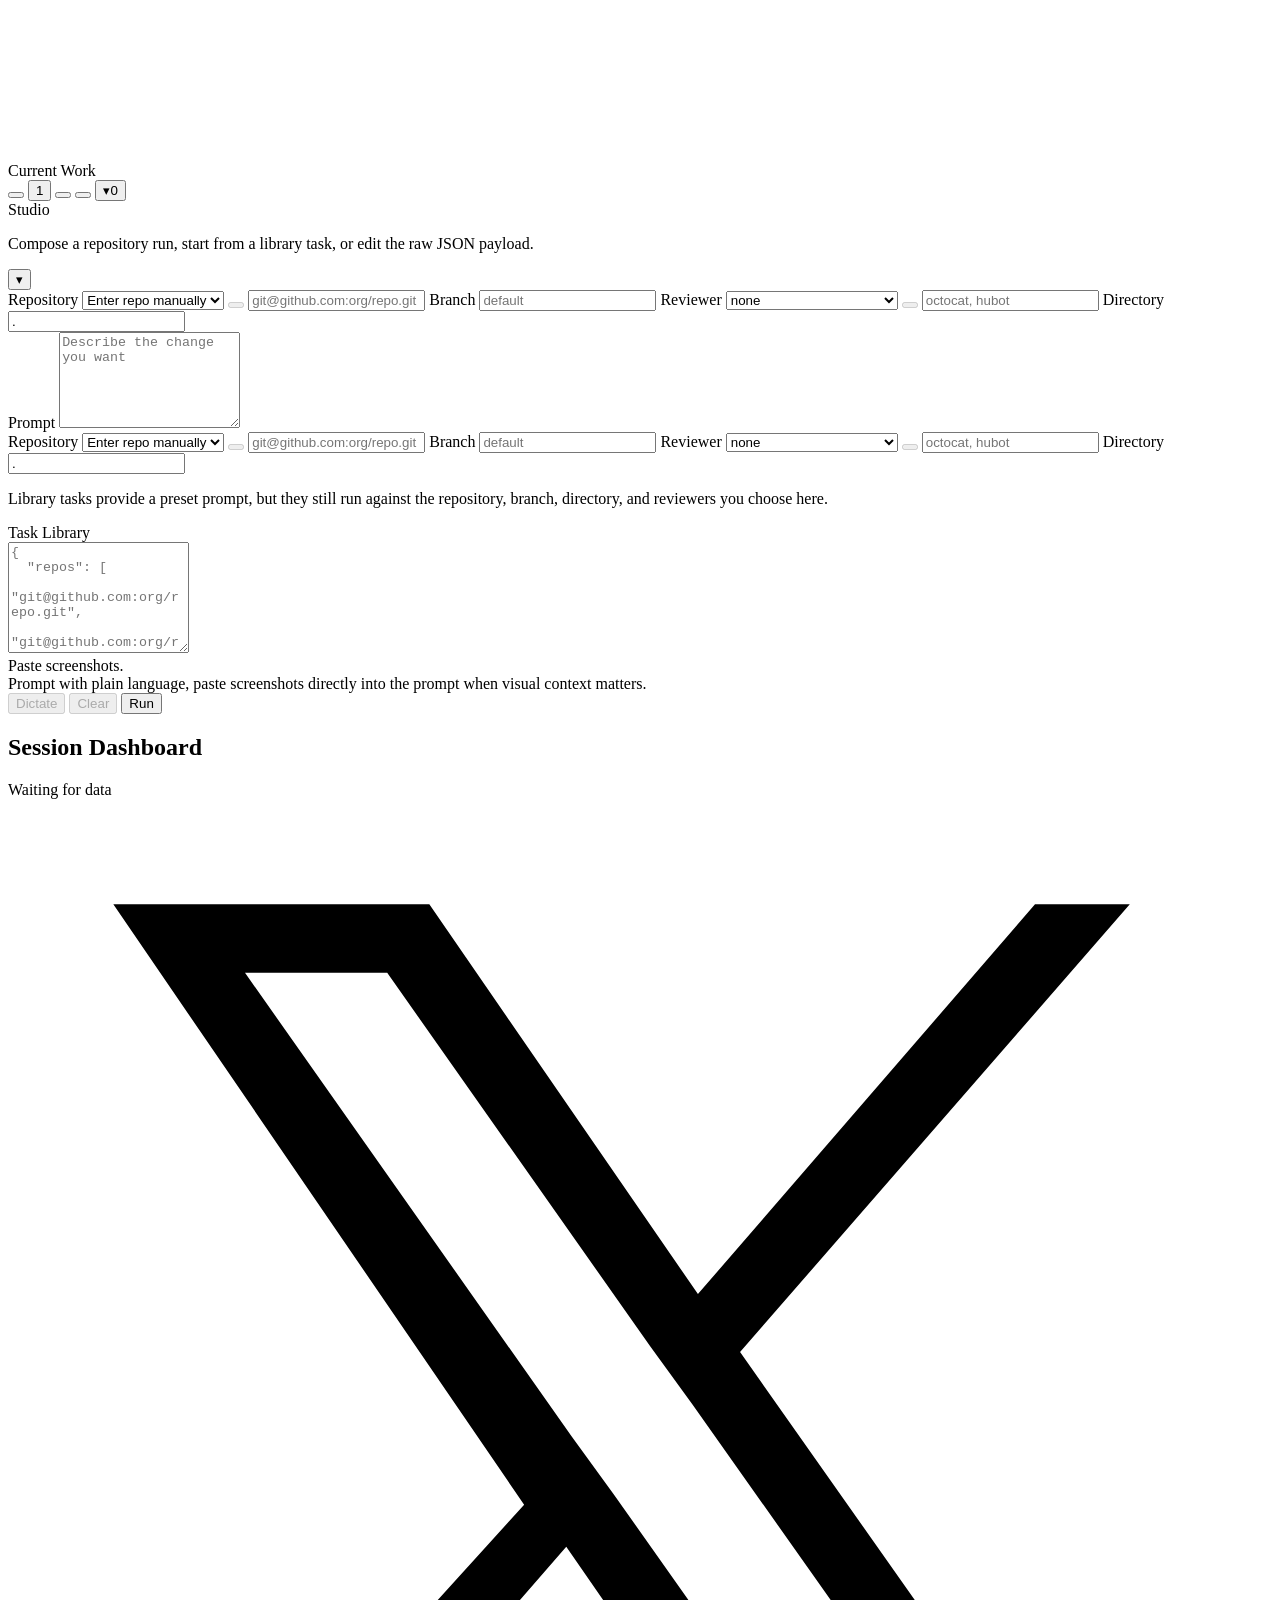
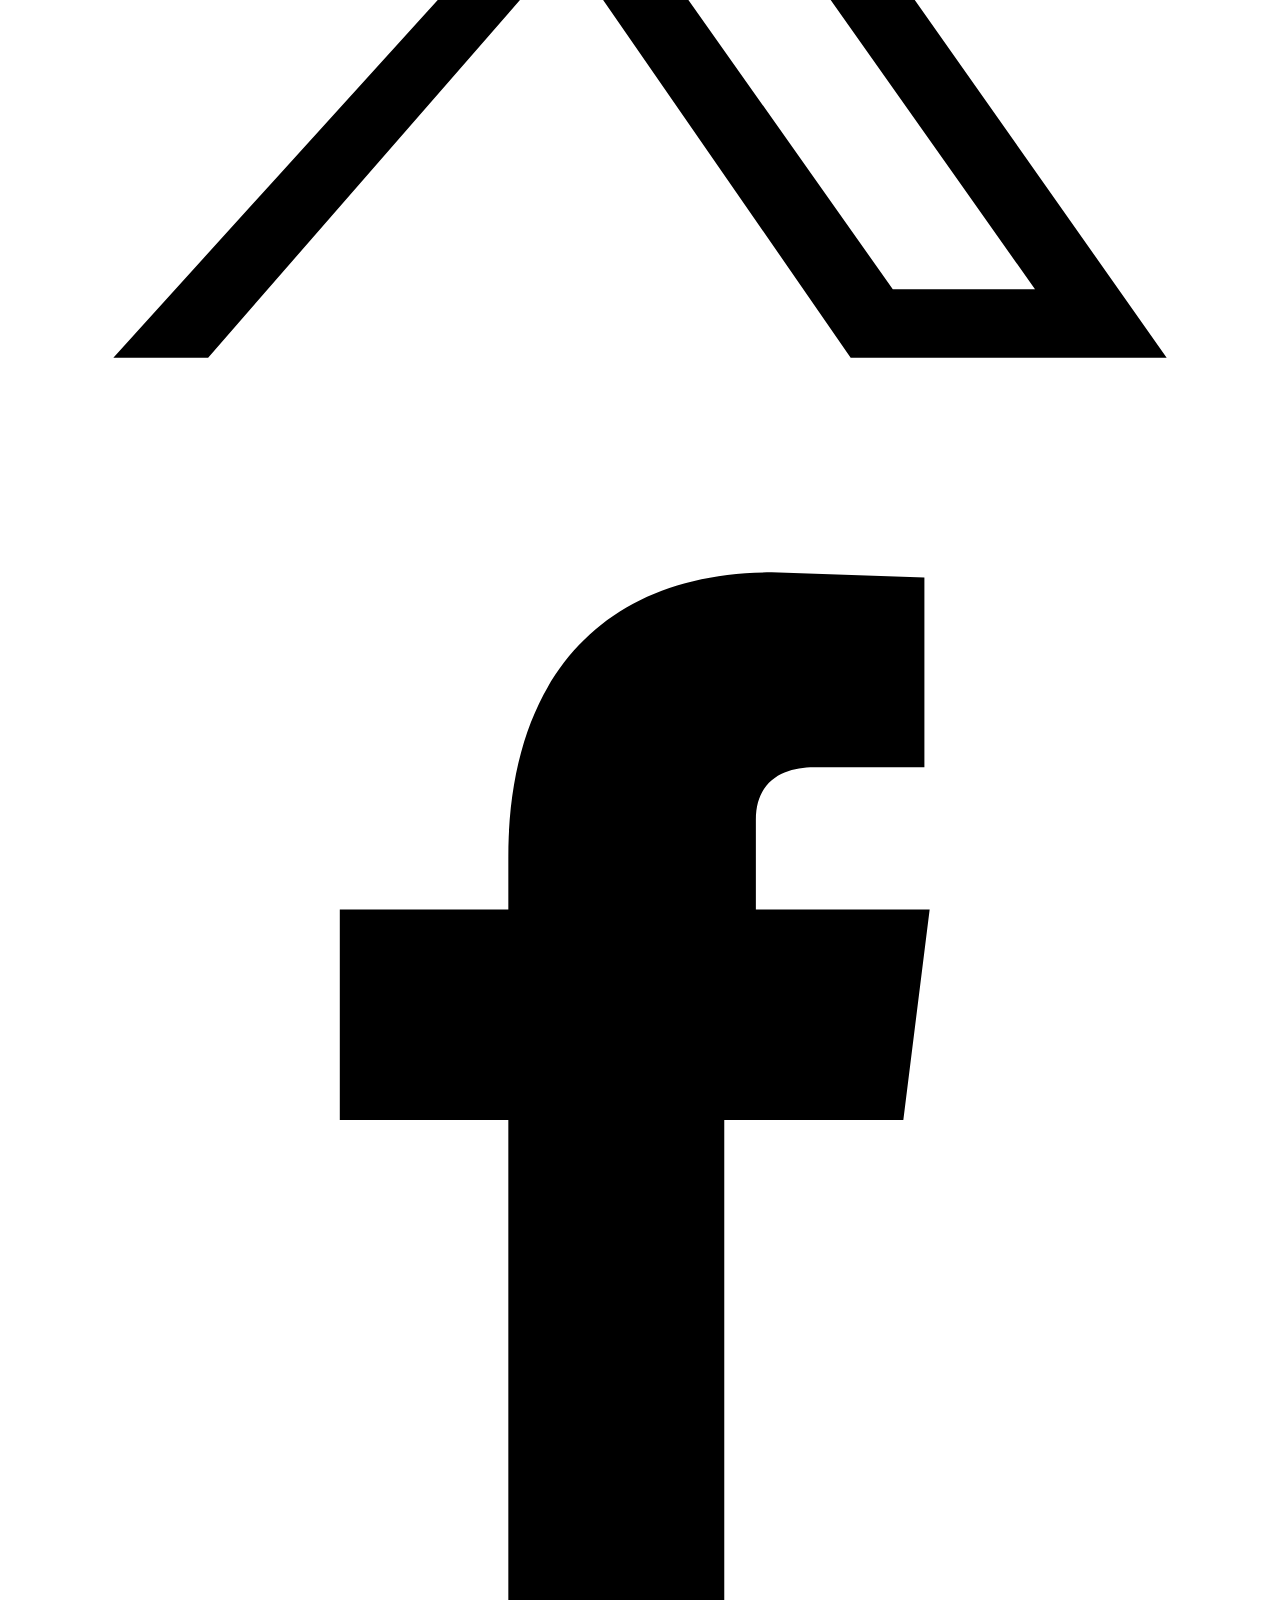
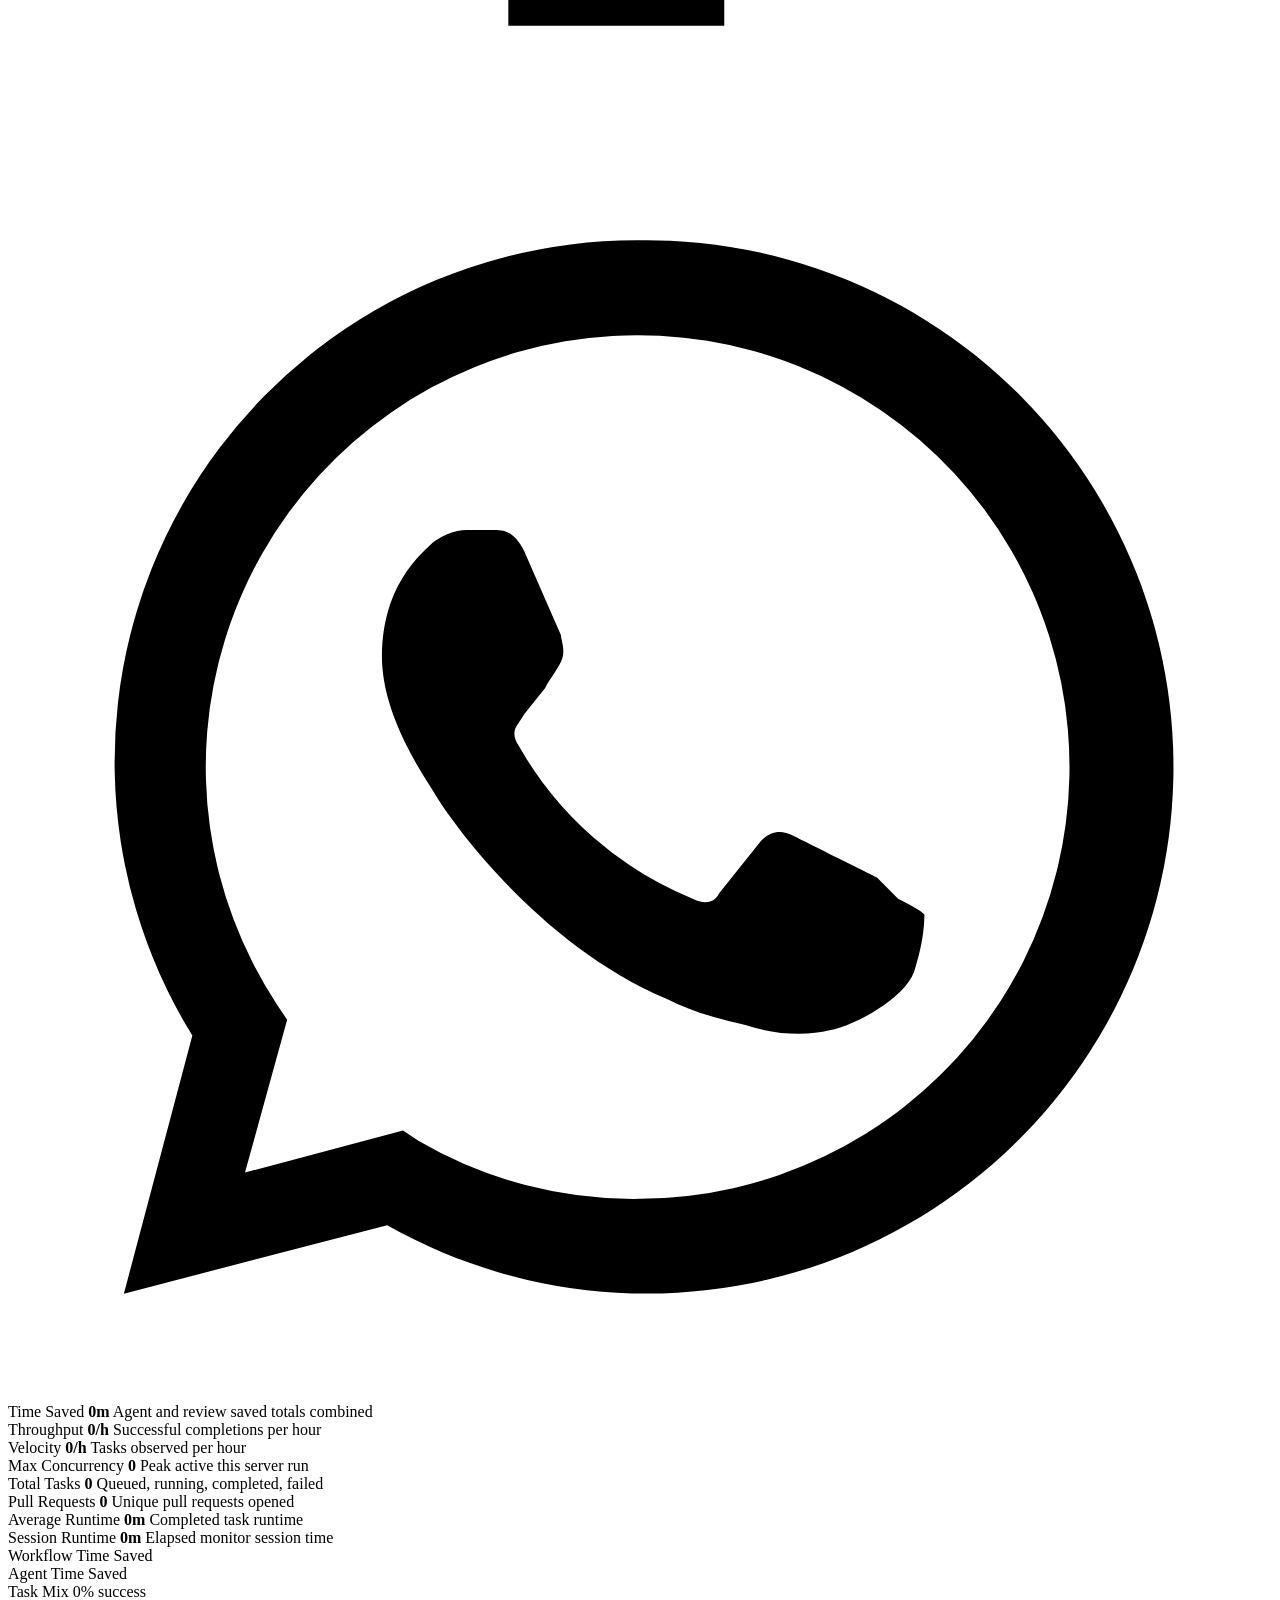
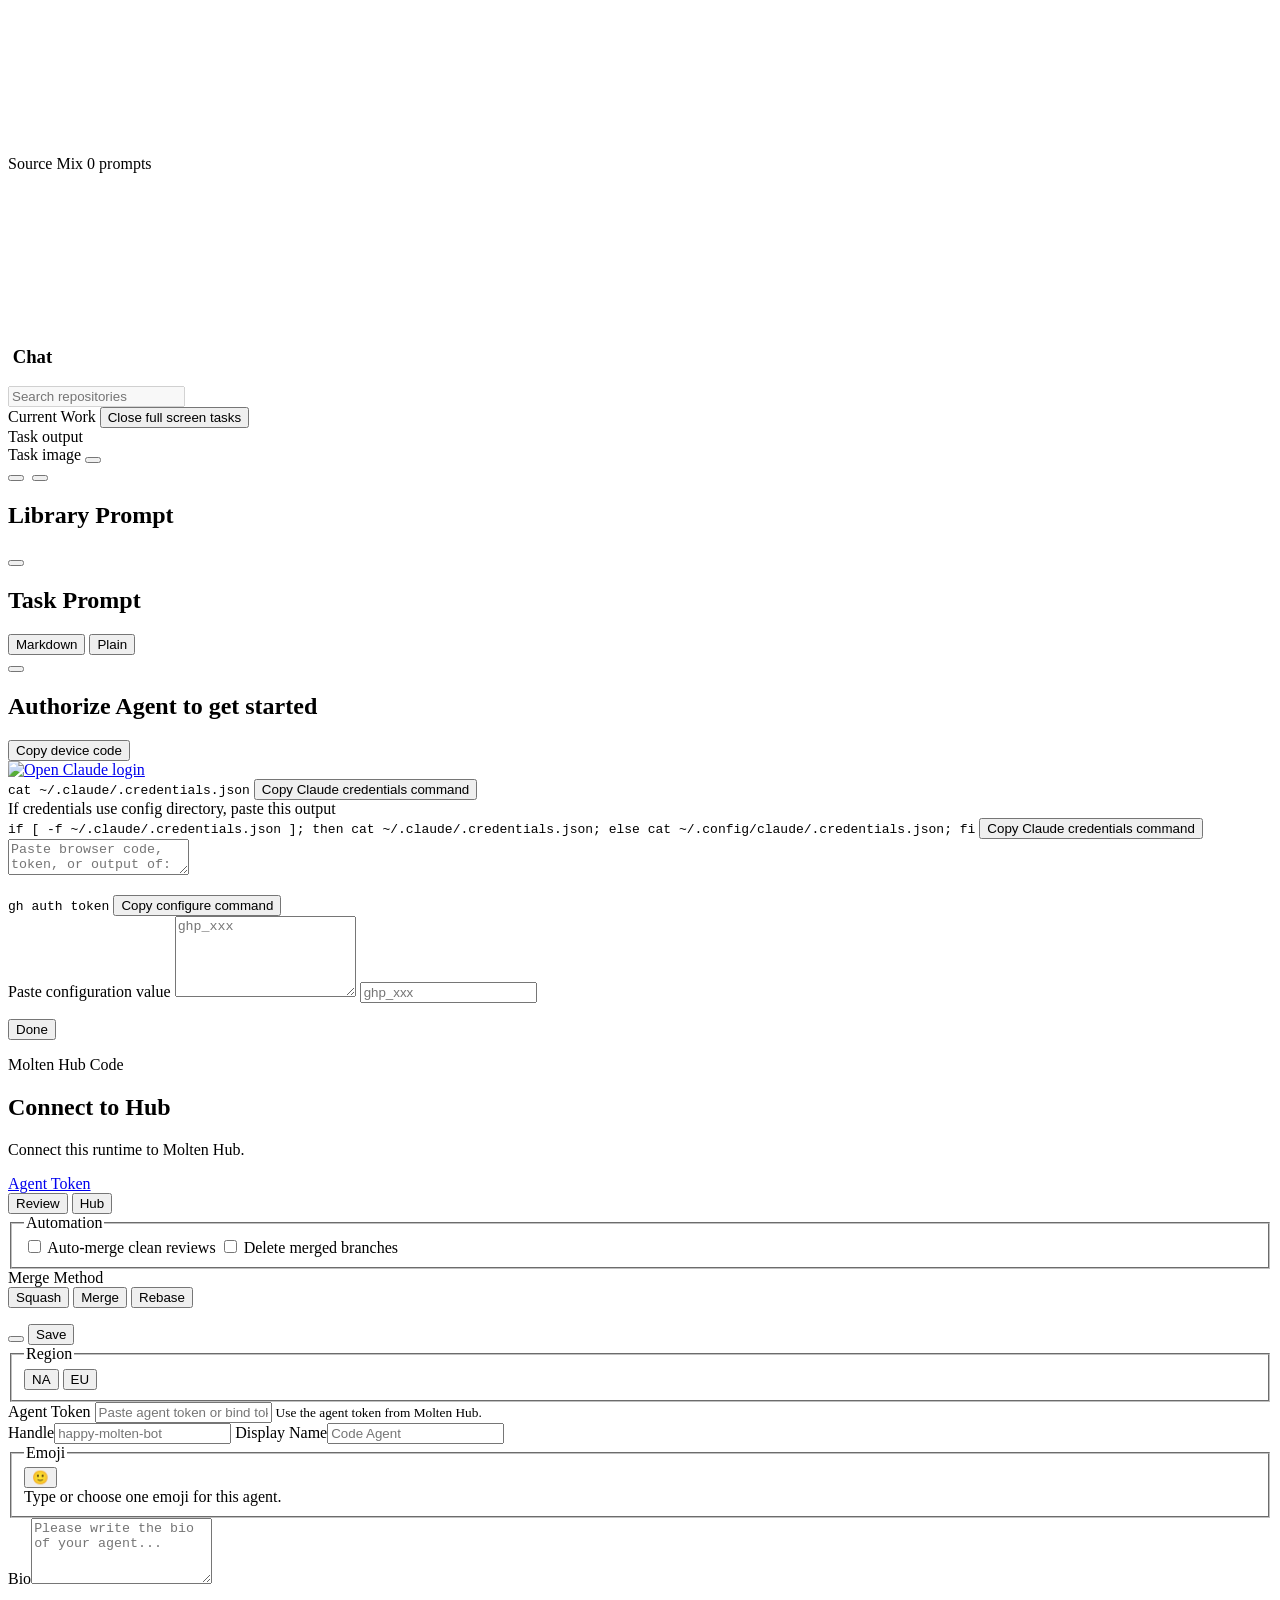
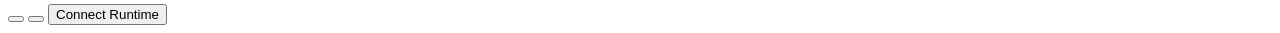
==== commit 85d4d9cf: "Merge cb5a4f750739c16439a0609a739249e52aeff44f into 4b6120d2bef876b0d39dab9f58175cd3686a3b86" ====
--- a/internal/web/static/index.html
+++ b/internal/web/static/index.html
@@ -689,6 +689,10 @@
               <input id="review-settings-auto-merge" type="checkbox">
               <span>Auto-merge clean reviews</span>
             </label>
+            <label class="review-settings-toggle">
+              <input id="review-settings-delete-merged-branches" type="checkbox">
+              <span>Delete merged branches</span>
+            </label>
           </fieldset>
           <div class="review-settings-section">
             <span id="review-settings-merge-method-label">Merge Method</span>
@@ -797,13 +801,11 @@
     const HOVER_MODES = ["auto", "on", "off"];
     const QUEUED_STATUS_TIMEOUT_MS = 12_000;
     const LOCAL_PROMPT_STATUS_FADE_MS = 240;
-    const STREAM_RENDER_INTERVAL_MS = 250;
+    const STREAM_RENDER_INTERVAL_MS = 500;
     const TASK_ORDER_TRANSITION_DELAY_MS = 2_000;
     const TASK_ORDER_SYNC_INTERVAL_MS = 4_000;
     const NEW_HUB_TASK_HIGHLIGHT_MS = 4_000;
     const TASK_TIMING_REFRESH_INTERVAL_MS = 30_000;
-    const TASK_ICON_IDLE_SPIN_MS = 16_000;
-    const TASK_ICON_IDLE_REFRESH_MS = 1_000;
     const DASHBOARD_RUNTIME_IDLE_PAUSE_MS = 2 * 60 * 1000;
     const DEFERRED_SELECTION_RENDER_FLUSH_DELAY_MS = 32;
     const TASK_SOURCE_HEADER = "X-MoltenHub-Task-Source";
@@ -1473,6 +1475,7 @@
       const method = String(settings.merge_method || settings.mergeMethod || "squash").trim().toLowerCase();
       return {
         autoMerge: Boolean(settings.auto_merge || settings.autoMerge),
+        deleteMergedBranches: Boolean(settings.delete_merged_branches || settings.deleteMergedBranches),
         mergeMethod: ["merge", "squash", "rebase"].includes(method) ? method : "squash",
         message: String(settings.message || "").trim(),
       };
@@ -1902,8 +1905,7 @@
       rerunInFlight: new Set(),
       closeInFlight: new Set(),
       taskControlInFlight: new Set(),
-      taskIconStateSignatures: new Map(),
-      taskIconStateChangedAt: new Map(),
+      taskProgressSignalCache: new Map(),
       taskProgressModelCache: new Map(),
       sparkleTaskIDs: new Set(),
       sparkleTimers: new Map(),
@@ -1998,6 +2000,8 @@
     let claudePostSubmitVerifyAttempts = 0;
     let pendingStreamSnapshotText = "";
     let streamRenderTimer = null;
+    let streamRenderFrame = null;
+    let pendingStreamSnapshot = null;
     let taskHistoryPruneTimer = null;
     let taskTimingRefreshTimer = null;
     let deferredSelectionRenderTimer = null;
@@ -2157,6 +2161,7 @@
     const settingsTabs = Array.from(document.querySelectorAll("[data-settings-tab]"));
     const reviewSettingsForm = document.getElementById("review-settings-form");
     const reviewSettingsAutoMerge = document.getElementById("review-settings-auto-merge");
+    const reviewSettingsDeleteMergedBranches = document.getElementById("review-settings-delete-merged-branches");
     const reviewSettingsMergeMethod = document.getElementById("review-settings-merge-method");
     const reviewSettingsMergeOptions = Array.from(document.querySelectorAll("[data-review-settings-merge-method]"));
     const reviewSettingsStatus = document.getElementById("review-settings-status");
@@ -2663,6 +2668,7 @@
           state.githubRepos = Array.isArray(body.repos) ? body.repos : [];
           state.githubReposReady = true;
           state.chatReposLoaded = false;
+          pruneRepoHistoryToLoadedGitHubRepos();
           renderRepoHistoryOptions();
           trackAnalyticsEvent("chat_repos_loaded", { repo_count: state.githubRepos.length });
         } catch (err) {
@@ -3043,6 +3049,9 @@
       if (reviewSettingsAutoMerge instanceof HTMLInputElement) {
         reviewSettingsAutoMerge.checked = state.reviewSettings.autoMerge;
       }
+      if (reviewSettingsDeleteMergedBranches instanceof HTMLInputElement) {
+        reviewSettingsDeleteMergedBranches.checked = state.reviewSettings.deleteMergedBranches;
+      }
       setReviewSettingsMergeMethod(state.reviewSettings.mergeMethod);
       if (state.reviewSettings.message) {
         setReviewSettingsStatus("ok", state.reviewSettings.message);
@@ -3105,6 +3114,7 @@
         hubSetupProfile.setAttribute("aria-readonly", state.hubSetupBusy ? "true" : "false");
       }
       if (reviewSettingsAutoMerge) reviewSettingsAutoMerge.disabled = state.hubSetupBusy;
+      if (reviewSettingsDeleteMergedBranches) reviewSettingsDeleteMergedBranches.disabled = state.hubSetupBusy;
       if (reviewSettingsMergeMethod) reviewSettingsMergeMethod.disabled = state.hubSetupBusy;
       reviewSettingsMergeOptions.forEach((button) => {
         button.disabled = state.hubSetupBusy;
@@ -3359,6 +3369,7 @@
     function currentReviewSettingsPayload() {
       return {
         auto_merge: Boolean(reviewSettingsAutoMerge?.checked),
+        delete_merged_branches: Boolean(reviewSettingsDeleteMergedBranches?.checked),
         merge_method: String(reviewSettingsMergeMethod?.value || "squash").trim().toLowerCase() || "squash",
       };
     }
@@ -3389,6 +3400,7 @@
         setReviewSettingsStatus("ok", body?.settings?.message || "Review settings saved.");
         trackAnalyticsEvent("review_settings_saved", {
           auto_merge: payload.auto_merge,
+          delete_merged_branches: payload.delete_merged_branches,
           merge_method: payload.merge_method,
         });
         setHubSetupOpen(false);
@@ -5228,16 +5240,9 @@
           root.select(".dashboard-d3-center-value").text(total > 0 ? String(total) : "0");
           root.select(".dashboard-d3-center-label").text(options.centerLabel || "tasks");
         })
-        .transition()
-        .duration(220)
-        .attrTween("d", function (datum) {
-          const previous = this.__dashboardArcDatum || datum;
-          const interpolate = d3.interpolateObject(previous, datum);
-          return (time) => {
-            const current = interpolate(time);
-            this.__dashboardArcDatum = current;
-            return arc(current);
-          };
+        .attr("d", function (datum) {
+          this.__dashboardArcDatum = datum;
+          return arc(datum);
         });
 
       root.selectAll("circle.dashboard-d3-empty")
@@ -6295,6 +6300,26 @@
       renderRepoHistoryOptions();
     }
 
+    function pruneRepoHistoryToLoadedGitHubRepos() {
+      if (!state.githubReposReady) {
+        return false;
+      }
+      const available = new Set(githubRepoSelectValues().map(repoDedupeKey).filter(Boolean));
+      const filtered = state.repoHistory.filter((repo) => {
+        if (!githubRepoPathFromValue(repo)) {
+          return true;
+        }
+        return available.has(repoDedupeKey(repo));
+      });
+      if (filtered.length === state.repoHistory.length) {
+        return false;
+      }
+      state.repoHistory = filtered;
+      persistRepoHistory();
+      renderRepoHistoryOptions();
+      return true;
+    }
+
     function rememberManualRepoEntry(value) {
       const repo = normalizeRepoValue(value);
       if (!repo) {
@@ -10552,68 +10577,12 @@
       return "prompt";
     }
 
-    function taskIconStateSignature(task) {
-      const status = normalizedTaskStatus(task?.status) || "pending";
-      const stage = String(task?.stage || "").trim().toLowerCase();
-      const controls = task?.controls || {};
-      return [
-        status,
-        stage,
-        Boolean(controls.pause),
-        Boolean(controls.run),
-        Boolean(controls.force_run),
-        Boolean(controls.stop),
-      ].join("|");
-    }
-
-    function syncTaskIconStateMemory(tasks) {
-      const nowMs = Date.now();
-      const seen = new Set();
-      for (const task of tasks || []) {
-        const requestID = taskRequestID(task);
-        if (!requestID) {
-          continue;
-        }
-        seen.add(requestID);
-
-        const nextSignature = taskIconStateSignature(task);
-        const previousSignature = state.taskIconStateSignatures.get(requestID);
-        if (previousSignature !== nextSignature) {
-          state.taskIconStateSignatures.set(requestID, nextSignature);
-          state.taskIconStateChangedAt.set(requestID, nowMs);
-          continue;
-        }
-        if (!state.taskIconStateChangedAt.has(requestID)) {
-          state.taskIconStateChangedAt.set(requestID, nowMs);
-        }
-      }
-
-      for (const requestID of Array.from(state.taskIconStateSignatures.keys())) {
-        if (seen.has(requestID)) {
-          continue;
-        }
-        state.taskIconStateSignatures.delete(requestID);
-        state.taskIconStateChangedAt.delete(requestID);
-      }
-    }
-
-    function taskIconsShouldIdleSpin(task, nowMs = Date.now()) {
-      const requestID = taskRequestID(task);
-      if (!requestID) {
-        return false;
-      }
+    function taskIconsShouldBreathe(task) {
       const status = normalizedTaskStatus(task?.status);
-      if (status !== "running" && status !== "active") {
-        return false;
-      }
-      const changedAtMs = Number(state.taskIconStateChangedAt.get(requestID) || 0);
-      if (!Number.isFinite(changedAtMs) || changedAtMs <= 0) {
-        return false;
-      }
-      return nowMs - changedAtMs >= TASK_ICON_IDLE_SPIN_MS;
-    }
-
-    function applyTaskIdleSpinClasses(listNode, tasks) {
+      return status === "running" || status === "active";
+    }
+
+    function applyTaskIconActivityClasses(listNode, tasks) {
       if (!listNode) {
         return;
       }
@@ -10626,21 +10595,10 @@
         tasksByID.set(requestID, task);
       }
 
-      const nowMs = Date.now();
       for (const node of listNode.querySelectorAll(".task[data-request-id]")) {
         const requestID = String(node.dataset.requestId || "").trim();
         const task = tasksByID.get(requestID);
-        node.classList.toggle("task-icons-idle-spin", Boolean(task) && taskIconsShouldIdleSpin(task, nowMs));
-      }
-    }
-
-    function refreshTaskIdleSpinClasses() {
-      if (!state.snapshot) {
-        return;
-      }
-      applyTaskIdleSpinClasses(taskList, displayTasks(state.snapshot));
-      if (state.taskFullscreenOpen) {
-        applyTaskIdleSpinClasses(taskFullscreenList, fullscreenTasks(state.snapshot));
+        node.classList.toggle("task-icons-breathe", Boolean(task) && taskIconsShouldBreathe(task));
       }
     }
 
@@ -11304,8 +11262,8 @@
       return token;
     }
 
-    function taskProgressSignals(task) {
-      const signals = {
+    function newTaskProgressSignals() {
+      return {
         stages: new Set(),
         hasWorkflowSeen: false,
         hasForkFallback: false,
@@ -11317,64 +11275,130 @@
         hasChecksSeen: false,
         hasAutoMergeSeen: false,
       };
-
+    }
+
+    function cloneTaskProgressSignals(signals) {
+      const clone = newTaskProgressSignals();
+      const stages = signals?.stages instanceof Set ? signals.stages : new Set();
+      stages.forEach((stage) => clone.stages.add(stage));
+      clone.hasWorkflowSeen = Boolean(signals?.hasWorkflowSeen);
+      clone.hasForkFallback = Boolean(signals?.hasForkFallback);
+      clone.hasAgentSeen = Boolean(signals?.hasAgentSeen);
+      clone.hasBranchSeen = Boolean(signals?.hasBranchSeen);
+      clone.hasCommitSeen = Boolean(signals?.hasCommitSeen);
+      clone.hasPublishGitSeen = Boolean(signals?.hasPublishGitSeen);
+      clone.hasPRSeen = Boolean(signals?.hasPRSeen);
+      clone.hasChecksSeen = Boolean(signals?.hasChecksSeen);
+      clone.hasAutoMergeSeen = Boolean(signals?.hasAutoMergeSeen);
+      return clone;
+    }
+
+    function taskProgressLogKey(log) {
+      return [
+        String(log?.time || ""),
+        String(log?.stream || ""),
+        String(log?.text || "").slice(0, 240),
+      ].join("\u001f");
+    }
+
+    function applyTaskProgressLogSignal(signals, rawLine) {
+      const line = String(rawLine || "").trim();
+      if (!line || !line.includes("stage=")) {
+        return;
+      }
+      const stage = String(parseTaskProgressField(line, "stage") || "").trim().toLowerCase();
+      if (!stage) {
+        return;
+      }
+      signals.stages.add(stage);
+      if (stage === "workflow") {
+        signals.hasWorkflowSeen = true;
+      }
+      if (stage === "pr") {
+        signals.hasPRSeen = true;
+      }
+      if (stage === "checks") {
+        signals.hasChecksSeen = true;
+      }
+      if (TASK_PROGRESS_AGENT_STAGES.has(stage)) {
+        signals.hasAgentSeen = true;
+        const action = String(parseTaskProgressField(line, "action") || "").trim().toLowerCase();
+        if (action === "auto_merge") {
+          signals.hasAutoMergeSeen = true;
+        }
+      }
+      if (stage === "git") {
+        const gitAction = String(parseTaskProgressField(line, "action") || "").trim().toLowerCase();
+        if (gitAction === "branch" || gitAction === "branch_reuse") {
+          signals.hasBranchSeen = true;
+        }
+        if (gitAction.includes("commit")) {
+          signals.hasCommitSeen = true;
+        }
+        if (gitAction === "probe_write_access" || gitAction === "push_sync") {
+          signals.hasPublishGitSeen = true;
+        }
+      }
+      if (stage === "workflow") {
+        const lower = line.toLowerCase();
+        const strategy = String(parseTaskProgressField(line, "strategy") || "").trim().toLowerCase();
+        const remote = String(parseTaskProgressField(line, "remote") || "").trim().toLowerCase();
+        const action = String(parseTaskProgressField(line, "action") || "").trim().toLowerCase();
+        if (
+          strategy === "fork-fallback" ||
+          remote === "fork" ||
+          action.includes("fork") ||
+          lower.includes("reason=direct_write_unavailable") ||
+          lower.includes("strategy=fork-fallback") ||
+          lower.includes("remote=fork")
+        ) {
+          signals.hasForkFallback = true;
+        }
+      }
+    }
+
+    function taskProgressLogSignals(task) {
       const logs = Array.isArray(task?.logs) ? task.logs : [];
-      for (let i = 0; i < logs.length; i += 1) {
-        const line = String(logs[i]?.text || "").trim();
-        if (!line || !line.includes("stage=")) {
-          continue;
-        }
-        const stage = String(parseTaskProgressField(line, "stage") || "").trim().toLowerCase();
-        if (!stage) {
-          continue;
-        }
-        signals.stages.add(stage);
-        if (stage === "workflow") {
-          signals.hasWorkflowSeen = true;
-        }
-        if (stage === "pr") {
-          signals.hasPRSeen = true;
-        }
-        if (stage === "checks") {
-          signals.hasChecksSeen = true;
-        }
-        if (TASK_PROGRESS_AGENT_STAGES.has(stage)) {
-          signals.hasAgentSeen = true;
-          const action = String(parseTaskProgressField(line, "action") || "").trim().toLowerCase();
-          if (action === "auto_merge") {
-            signals.hasAutoMergeSeen = true;
-          }
-        }
-        if (stage === "git") {
-          const gitAction = String(parseTaskProgressField(line, "action") || "").trim().toLowerCase();
-          if (gitAction === "branch" || gitAction === "branch_reuse") {
-            signals.hasBranchSeen = true;
-          }
-          if (gitAction.includes("commit")) {
-            signals.hasCommitSeen = true;
-          }
-          if (gitAction === "probe_write_access" || gitAction === "push_sync") {
-            signals.hasPublishGitSeen = true;
-          }
-        }
-        if (stage === "workflow") {
-          const lower = line.toLowerCase();
-          const strategy = String(parseTaskProgressField(line, "strategy") || "").trim().toLowerCase();
-          const remote = String(parseTaskProgressField(line, "remote") || "").trim().toLowerCase();
-          const action = String(parseTaskProgressField(line, "action") || "").trim().toLowerCase();
-          if (
-            strategy === "fork-fallback" ||
-            remote === "fork" ||
-            action.includes("fork") ||
-            lower.includes("reason=direct_write_unavailable") ||
-            lower.includes("strategy=fork-fallback") ||
-            lower.includes("remote=fork")
-          ) {
-            signals.hasForkFallback = true;
-          }
-        }
-      }
-
+      const requestID = String(task?.request_id || "").trim();
+      if (!requestID) {
+        const signals = newTaskProgressSignals();
+        for (let i = 0; i < logs.length; i += 1) {
+          applyTaskProgressLogSignal(signals, logs[i]?.text);
+        }
+        return signals;
+      }
+
+      const firstKey = logs.length > 0 ? taskProgressLogKey(logs[0]) : "";
+      const lastKey = logs.length > 0 ? taskProgressLogKey(logs[logs.length - 1]) : "";
+      const cached = state.taskProgressSignalCache.get(requestID);
+      let signals = cached ? cloneTaskProgressSignals(cached.signals) : newTaskProgressSignals();
+      let startIndex = 0;
+      if (cached && logs.length >= cached.scannedCount && cached.firstKey === firstKey) {
+        startIndex = cached.scannedCount;
+        if (logs.length === cached.scannedCount && cached.lastKey === lastKey) {
+          return signals;
+        }
+      }
+      for (let i = startIndex; i < logs.length; i += 1) {
+        applyTaskProgressLogSignal(signals, logs[i]?.text);
+      }
+      state.taskProgressSignalCache.set(requestID, {
+        firstKey,
+        lastKey,
+        scannedCount: logs.length,
+        signals,
+      });
+      if (state.taskProgressSignalCache.size > 300) {
+        const oldest = state.taskProgressSignalCache.keys().next();
+        if (!oldest.done) {
+          state.taskProgressSignalCache.delete(oldest.value);
+        }
+      }
+      return cloneTaskProgressSignals(signals);
+    }
+
+    function taskProgressSignals(task) {
+      const signals = taskProgressLogSignals(task);
       const currentStage = String(task?.stage || "").trim().toLowerCase();
       if (currentStage) {
         signals.stages.add(currentStage);
@@ -11395,6 +11419,22 @@
         signals.hasPRSeen = true;
       }
       return signals;
+    }
+
+    function taskProgressSignalsSignature(signals) {
+      const stages = signals?.stages instanceof Set ? Array.from(signals.stages).sort().join(",") : "";
+      return [
+        stages,
+        signals?.hasWorkflowSeen ? "workflow" : "",
+        signals?.hasForkFallback ? "fork" : "",
+        signals?.hasAgentSeen ? "agent" : "",
+        signals?.hasBranchSeen ? "branch" : "",
+        signals?.hasCommitSeen ? "commit" : "",
+        signals?.hasPublishGitSeen ? "publish_git" : "",
+        signals?.hasPRSeen ? "pr" : "",
+        signals?.hasChecksSeen ? "checks" : "",
+        signals?.hasAutoMergeSeen ? "auto_merge" : "",
+      ].join(",");
     }
 
     function taskProgressStepsForTask(task, signals) {
@@ -11475,8 +11515,7 @@
       return taskProgressEntryStepID(task);
     }
 
-    function buildTaskProgressModel(task) {
-      const signals = taskProgressSignals(task);
+    function buildTaskProgressModel(task, signals = taskProgressSignals(task)) {
       const steps = taskProgressStepsForTask(task, signals);
       const currentStepID = taskProgressCurrentStepID(task, signals);
       let index = steps.findIndex((step) => String(step?.id || "") === currentStepID);
@@ -11486,7 +11525,7 @@
       return { steps, index };
     }
 
-    function taskProgressModelCacheKey(task) {
+    function taskProgressModelCacheKey(task, signals = taskProgressSignals(task)) {
       const logs = Array.isArray(task?.logs) ? task.logs : [];
       const lastLog = logs.length > 0 ? logs[logs.length - 1] : null;
       const tail = String(lastLog?.text || "").slice(0, 160);
@@ -11500,6 +11539,7 @@
         String(task?.pr_url || ""),
         String(logs.length),
         tail,
+        taskProgressSignalsSignature(signals),
       ].join("|");
     }
 
@@ -11508,7 +11548,8 @@
         return { steps: [], index: 0 };
       }
       const requestID = String(task?.request_id || "").trim();
-      const key = taskProgressModelCacheKey(task);
+      const signals = taskProgressSignals(task);
+      const key = taskProgressModelCacheKey(task, signals);
       if (requestID) {
         const cached = state.taskProgressModelCache.get(requestID);
         if (cached && cached.key === key) {
@@ -11516,7 +11557,7 @@
         }
       }
 
-      const value = buildTaskProgressModel(task);
+      const value = buildTaskProgressModel(task, signals);
 
       if (requestID) {
         state.taskProgressModelCache.set(requestID, { key, value });
@@ -11920,7 +11961,7 @@
       const renderSig = taskCollectionRenderSig(tasks, options);
       if (listNode.dataset.renderSig === renderSig) {
         syncTaskTimingSummariesForList(listNode, tasks);
-        applyTaskIdleSpinClasses(listNode, tasks);
+        applyTaskIconActivityClasses(listNode, tasks);
         listNode.dataset.pendingRenderSig = "";
         return;
       }
@@ -12375,7 +12416,7 @@
       }
       restoreTaskScrollAnchor(listNode, scrollAnchor);
       animateTaskReflow(listNode, previousTaskRects);
-      applyTaskIdleSpinClasses(listNode, tasks);
+      applyTaskIconActivityClasses(listNode, tasks);
       replaceLucideIcons(listNode);
     }
 
@@ -12568,6 +12609,9 @@
       taskFullscreenXtermMount = null;
       if (taskFullscreenTerminal) {
         taskFullscreenTerminal.classList.remove("task-xterm-ready");
+        taskFullscreenTerminal.dataset.xtermBaseSig = "";
+        taskFullscreenTerminal.dataset.xtermFirstKey = "";
+        taskFullscreenTerminal.dataset.xtermLogCount = "";
       }
     }
 
@@ -12696,17 +12740,60 @@
       return `${style}${prefix}${normalizeTerminalLogText(row?.text)}${reset}\r\n`;
     }
 
+    function visibleTerminalLogs(logs) {
+      const rows = Array.isArray(logs) ? logs : [];
+      if (rows.length <= MAX_TERMINAL_LINES) {
+        return rows;
+      }
+      return rows.slice(rows.length - MAX_TERMINAL_LINES);
+    }
+
+    function terminalLogKey(row) {
+      return [
+        String(row?.time || ""),
+        String(row?.stream || ""),
+        String(row?.text || ""),
+      ].join("\u001f");
+    }
+
     function renderXtermTaskLogs(logs, terminalNode) {
       const term = ensureTaskFullscreenXterm(terminalNode);
       if (!term) {
         return false;
       }
+      const visibleLogs = visibleTerminalLogs(logs);
+      const firstKey = visibleLogs.length ? terminalLogKey(visibleLogs[0]) : "";
+      const lastKey = visibleLogs.length ? terminalLogKey(visibleLogs[visibleLogs.length - 1]) : "";
+      const baseSig = [
+        String(state.selectedTaskId || ""),
+        String(visibleLogs.length),
+        firstKey,
+        lastKey,
+      ].join("|");
+      const previousBaseSig = String(terminalNode.dataset.xtermBaseSig || "");
+      const previousCount = Number(terminalNode.dataset.xtermLogCount || 0);
       const wasPinnedToBottom = taskFullscreenXtermPinnedToBottom(term);
-      const output = logs.length
-        ? logs.map(taskLogToTerminalText).join("")
+      let output = "";
+      let resetBuffer = true;
+      if (
+        previousBaseSig &&
+        visibleLogs.length > previousCount &&
+        previousCount > 0 &&
+        previousCount < visibleLogs.length &&
+        String(terminalNode.dataset.xtermFirstKey || "") === firstKey
+      ) {
+        output = visibleLogs.slice(previousCount).map(taskLogToTerminalText).join("");
+        resetBuffer = false;
+      } else {
+        output = visibleLogs.length
+        ? visibleLogs.map(taskLogToTerminalText).join("")
         : "\x1b[2mNo output captured yet.\x1b[0m\r\n";
+      }
+      terminalNode.dataset.xtermBaseSig = baseSig;
+      terminalNode.dataset.xtermFirstKey = firstKey;
+      terminalNode.dataset.xtermLogCount = String(visibleLogs.length);
       queueTaskFullscreenXtermResize();
-      term.write(`\x1bc${output}`, () => {
+      term.write(`${resetBuffer ? "\x1bc" : ""}${output}`, () => {
         if (wasPinnedToBottom) {
           term.scrollToBottom();
         }
@@ -12717,15 +12804,16 @@
     function renderPlainTaskLogs(logs, terminalNode, wasPinnedToBottom) {
       destroyTaskFullscreenXterm();
       terminalNode.replaceChildren();
-
-      if (!logs.length) {
+      const visibleLogs = visibleTerminalLogs(logs);
+
+      if (!visibleLogs.length) {
         terminalNode.textContent = "No output captured yet.";
         return;
       }
 
       const frag = document.createDocumentFragment();
-      for (let i = 0; i < logs.length; i += 1) {
-        const row = logs[i];
+      for (let i = 0; i < visibleLogs.length; i += 1) {
+        const row = visibleLogs[i];
         const line = document.createElement("div");
         const stream = row.stream || "meta";
         line.className = stream === "stderr" ? "stderr-line" : (stream === "stdout" ? "stdout-line" : "meta-line");
@@ -12876,7 +12964,6 @@
       }
       dropReposFromHistory(failedRepoAccessRepos);
       rememberRepos(observedRepos);
-      syncTaskIconStateMemory(snapshot.tasks || []);
       renderHubConnection(snapshot);
       renderResourceMetrics(snapshot);
       syncDashboardDockLinkAvailability(snapshot);
@@ -12951,16 +13038,38 @@
       }
     }
 
+    function renderPendingStreamSnapshot() {
+      streamRenderFrame = null;
+      if (document.hidden) {
+        return;
+      }
+      const snapshot = pendingStreamSnapshot;
+      pendingStreamSnapshot = null;
+      if (snapshot) {
+        render(snapshot);
+      }
+    }
+
+    function queuePendingStreamRender() {
+      if (document.hidden || streamRenderFrame !== null) {
+        return;
+      }
+      streamRenderFrame = window.requestAnimationFrame(renderPendingStreamSnapshot);
+    }
+
     function flushPendingStreamSnapshot() {
       streamRenderTimer = null;
+      if (document.hidden) {
+        return;
+      }
       const payload = pendingStreamSnapshotText;
       pendingStreamSnapshotText = "";
       if (!payload) {
         return;
       }
       try {
-        const snapshot = JSON.parse(payload);
-        render(snapshot);
+        pendingStreamSnapshot = JSON.parse(payload);
+        queuePendingStreamRender();
       } catch (_err) {
         // Ignore malformed event packets.
       }
@@ -12973,6 +13082,21 @@
       }
       streamRenderTimer = window.setTimeout(flushPendingStreamSnapshot, STREAM_RENDER_INTERVAL_MS);
     }
+
+    document.addEventListener("visibilitychange", () => {
+      if (document.hidden) {
+        if (streamRenderFrame !== null) {
+          window.cancelAnimationFrame(streamRenderFrame);
+          streamRenderFrame = null;
+        }
+        return;
+      }
+      if (pendingStreamSnapshotText) {
+        flushPendingStreamSnapshot();
+        return;
+      }
+      queuePendingStreamRender();
+    });
 
     function startStream() {
       const stream = new EventSource("/api/stream");
@@ -13733,7 +13857,7 @@
     libraryTargetSubdir.value = builderTargetSubdir.value;
     libraryReviewerInput.value = builderReviewerInput.value;
     scheduleTaskTimingRefresh();
-    window.setInterval(refreshTaskIdleSpinClasses, TASK_ICON_IDLE_REFRESH_MS);
+    pruneRepoHistoryToLoadedGitHubRepos();
     renderRepoHistoryOptions();
     renderReviewerHistoryOptions();
     renderLibraryTaskOptions();
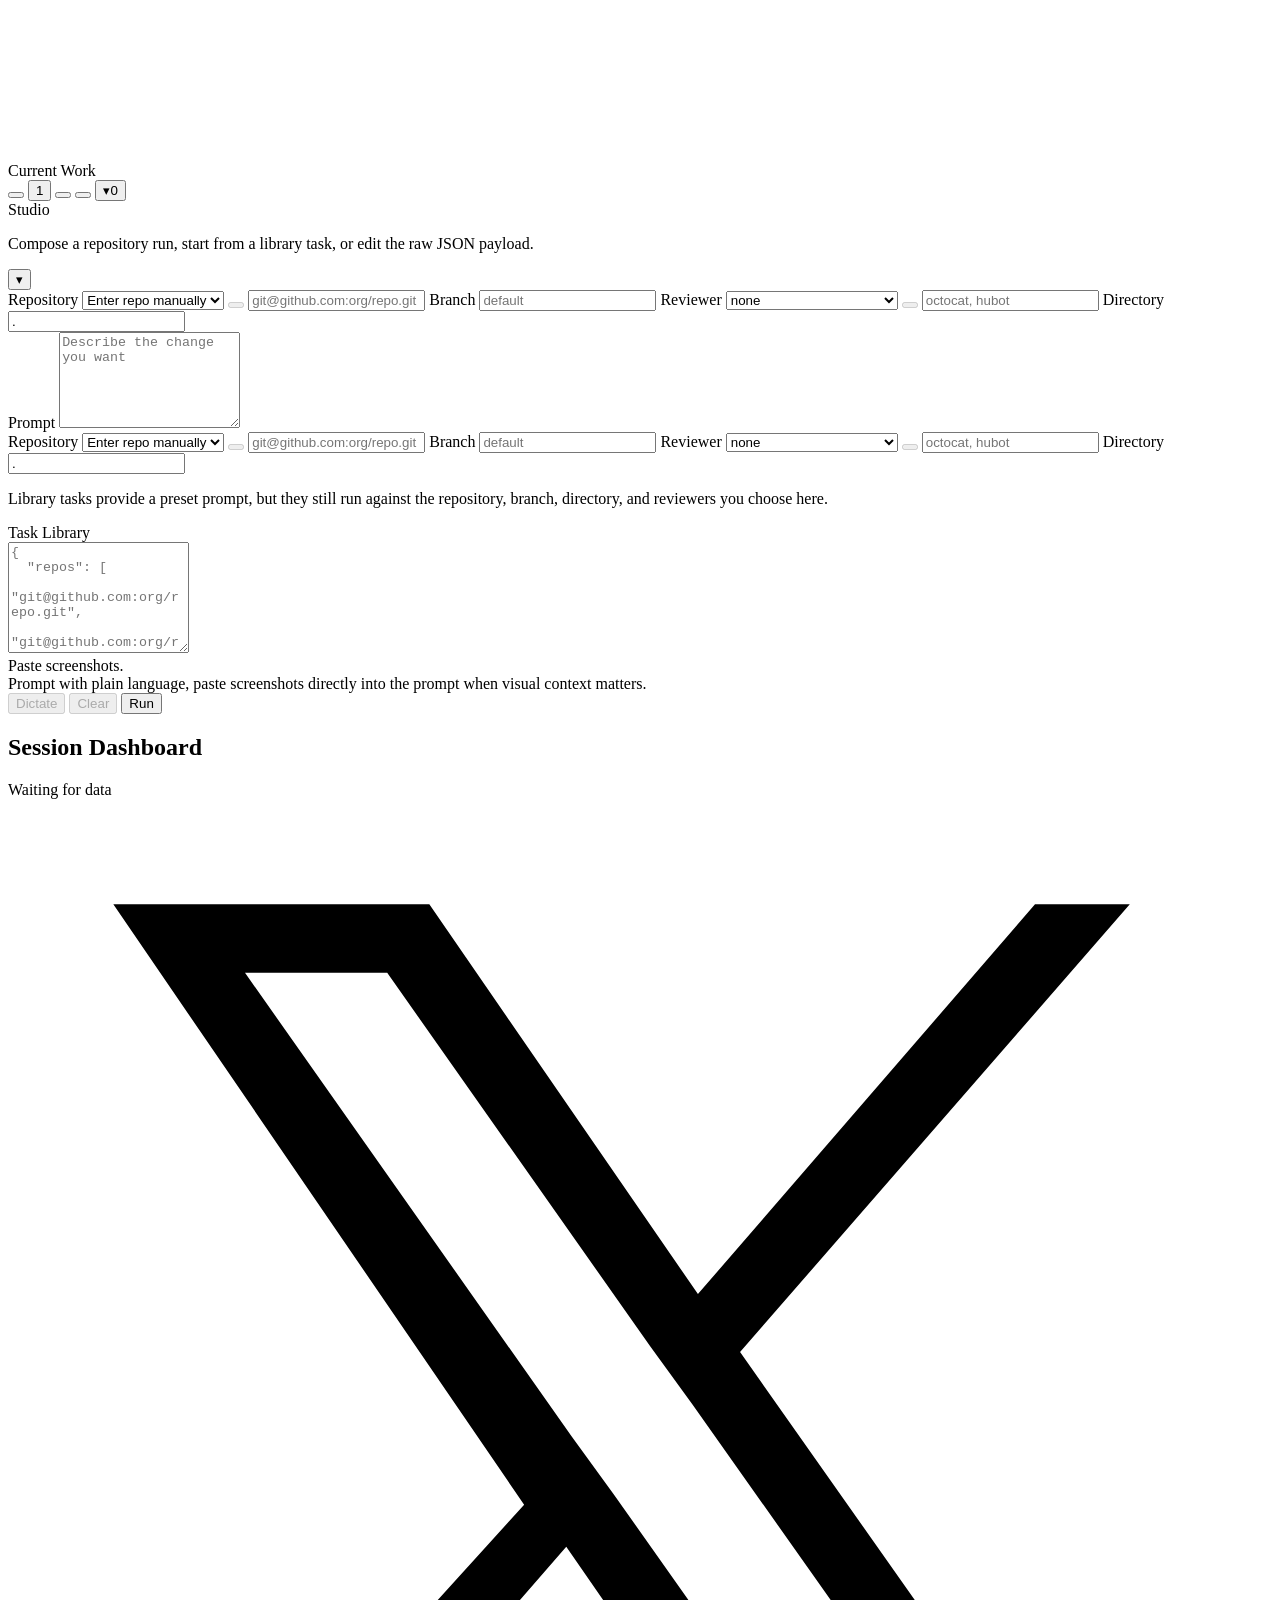
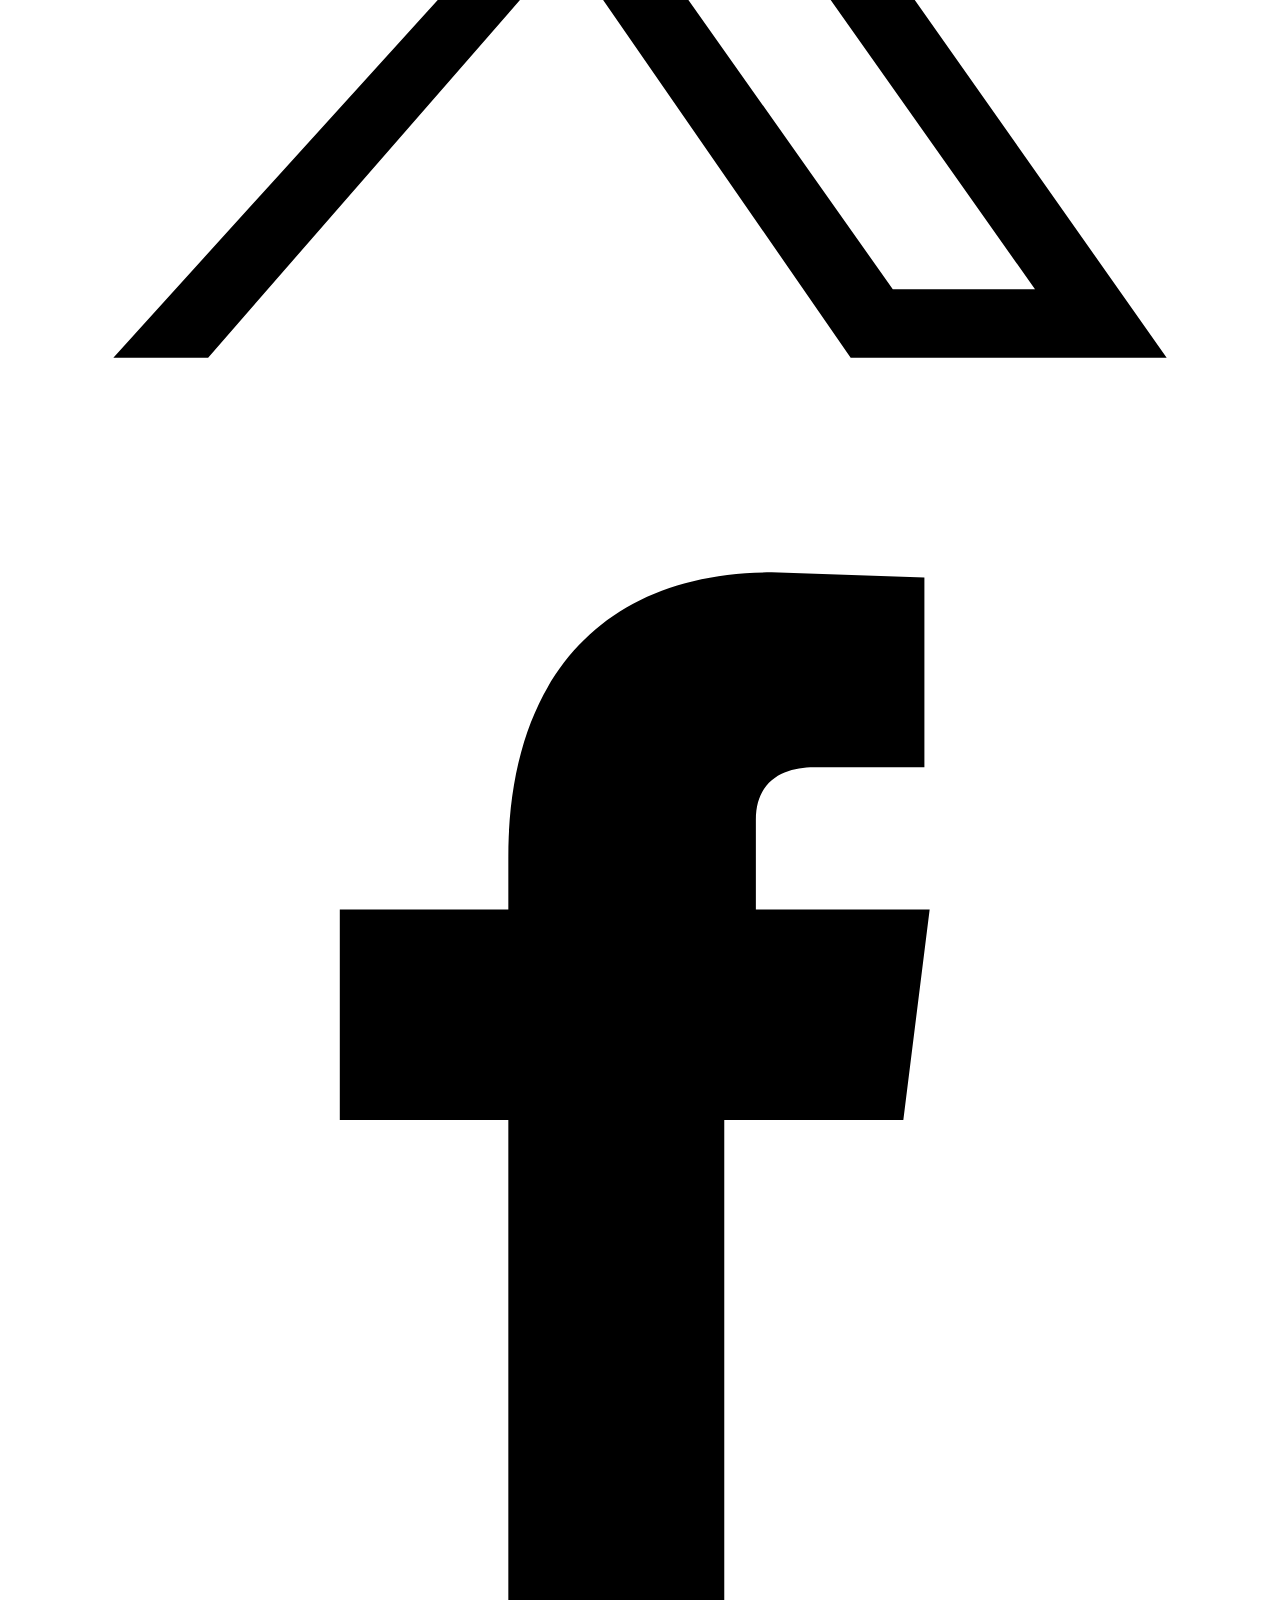
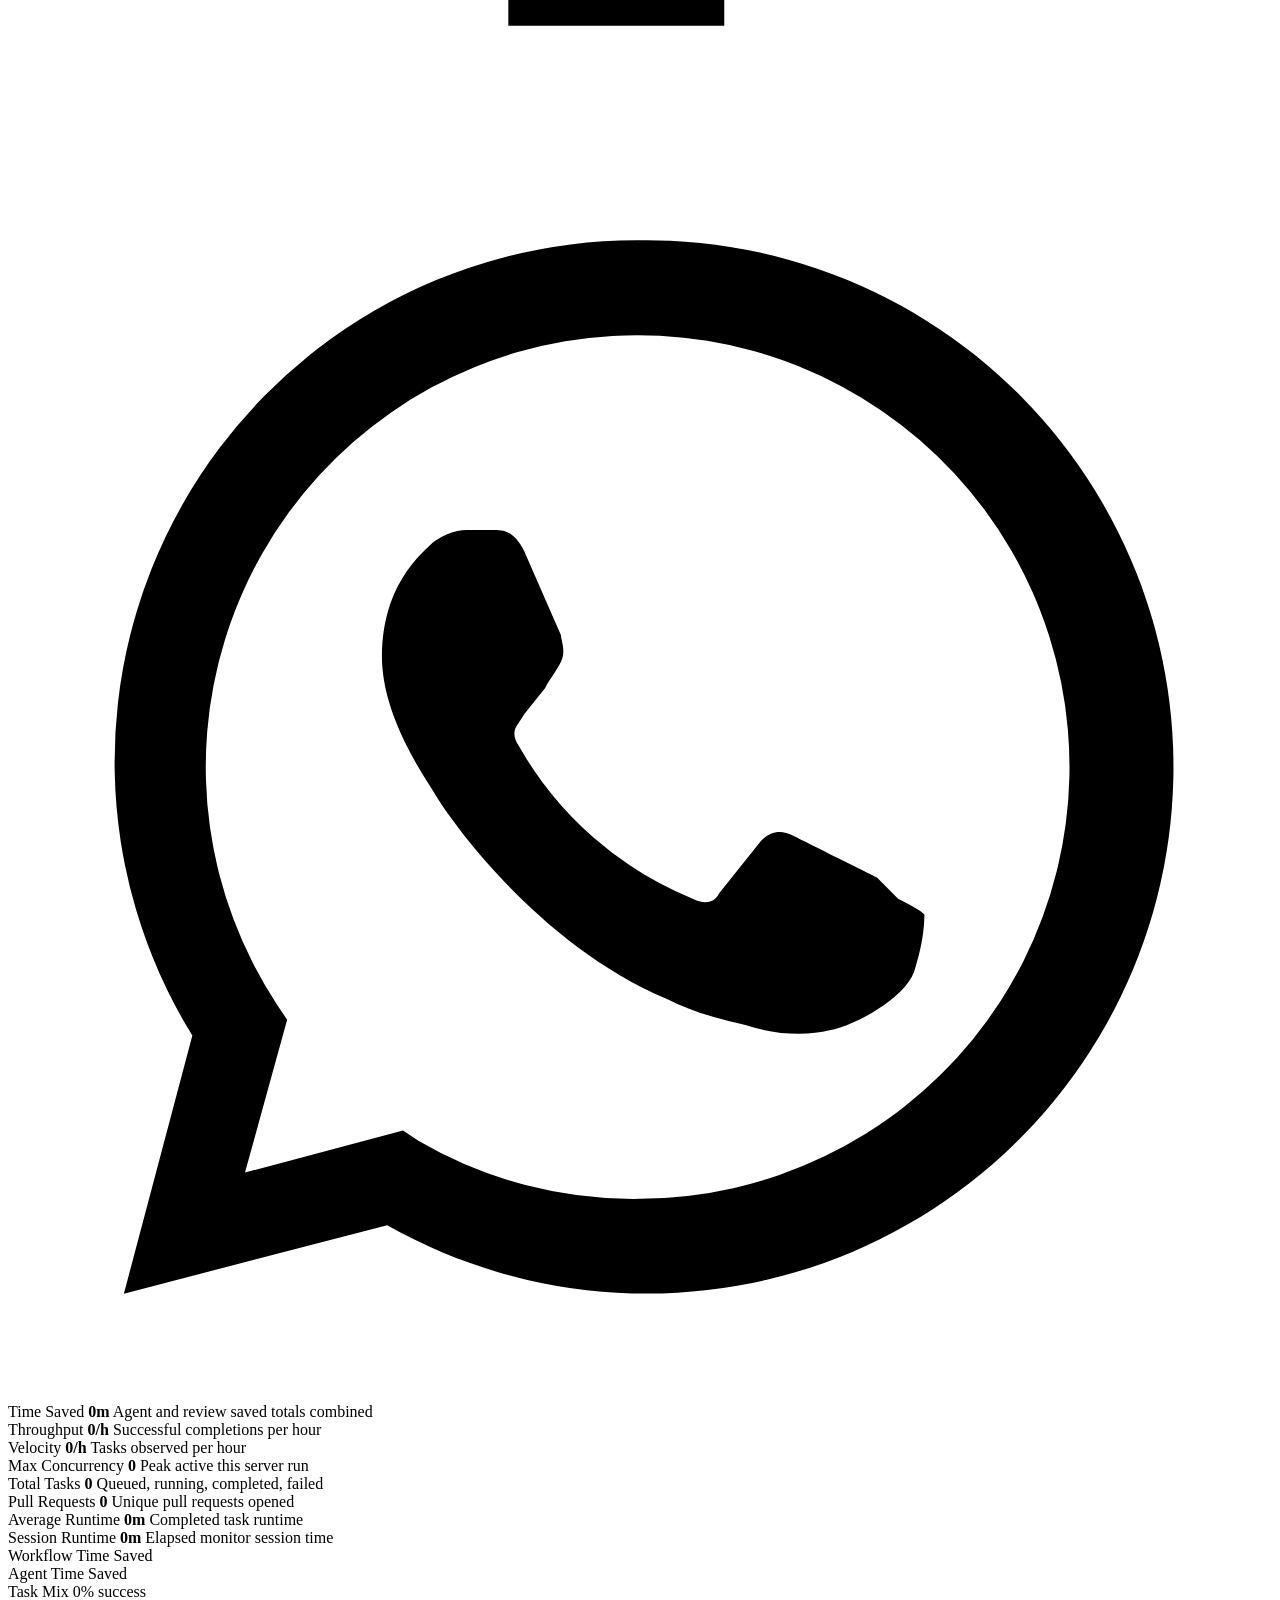
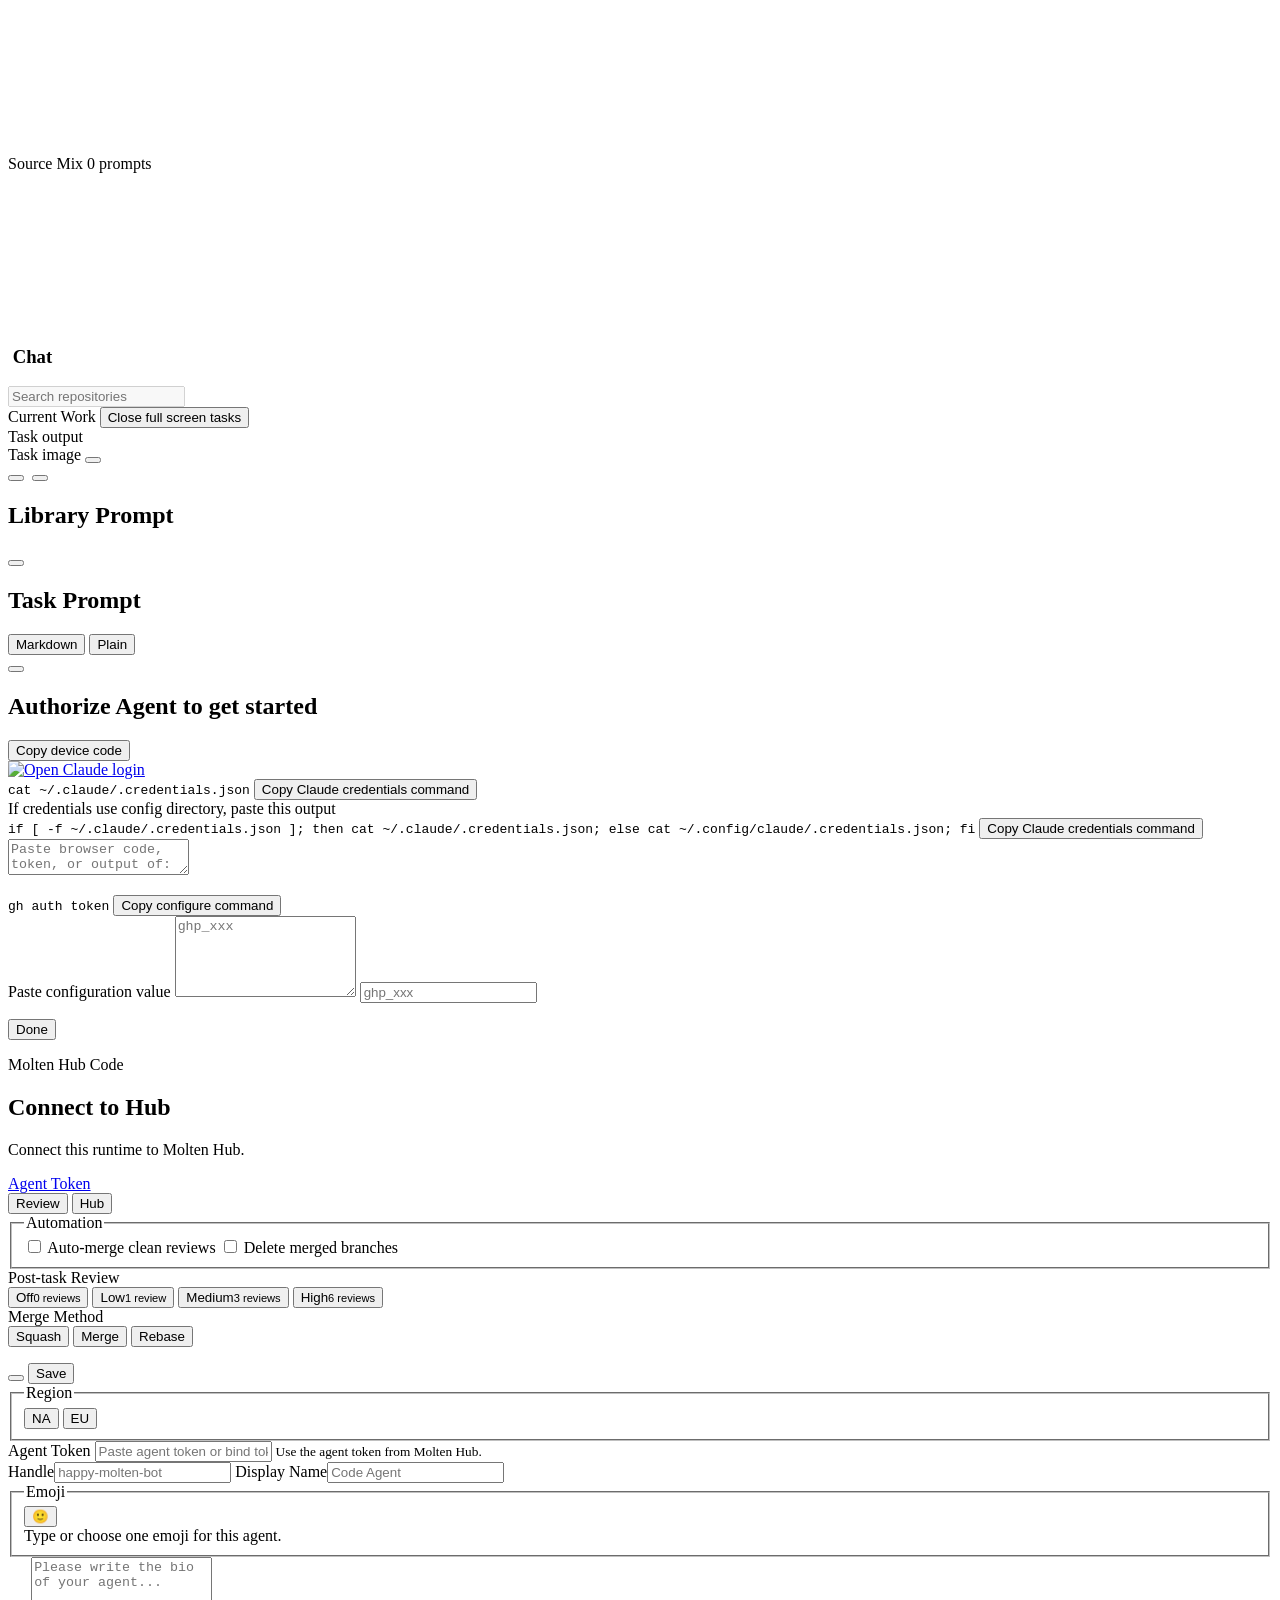
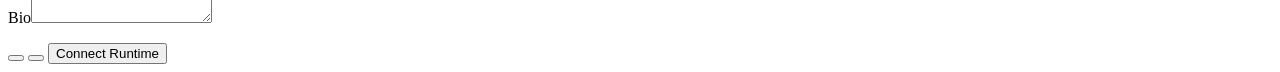
==== commit 0c49517c: "chore: Review the previous local task logs first. The prior run Co-authored-by: Molten Bot 000 <2604" ====
--- a/internal/web/static/index.html
+++ b/internal/web/static/index.html
@@ -683,7 +683,7 @@
         </div>
 
         <form id="review-settings-form" class="stack review-settings-form hidden" data-settings-panel="review">
-          <fieldset class="review-settings-section">
+          <fieldset class="review-settings-section review-settings-automation">
             <legend>Automation</legend>
             <label class="review-settings-toggle">
               <input id="review-settings-auto-merge" type="checkbox">
@@ -694,7 +694,17 @@
               <span>Delete merged branches</span>
             </label>
           </fieldset>
-          <div class="review-settings-section">
+          <div class="review-settings-section review-settings-level">
+            <span id="review-settings-level-label">Post-task Review</span>
+            <input id="review-settings-level" type="hidden" value="off">
+            <div class="review-settings-merge-options review-settings-level-options" role="radiogroup" aria-labelledby="review-settings-level-label">
+              <button class="review-settings-merge-option review-settings-level-option active" type="button" role="radio" aria-checked="true" data-review-settings-level="off"><span>Off</span><small>0 reviews</small></button>
+              <button class="review-settings-merge-option review-settings-level-option" type="button" role="radio" aria-checked="false" data-review-settings-level="low"><span>Low</span><small>1 review</small></button>
+              <button class="review-settings-merge-option review-settings-level-option" type="button" role="radio" aria-checked="false" data-review-settings-level="medium"><span>Medium</span><small>3 reviews</small></button>
+              <button class="review-settings-merge-option review-settings-level-option" type="button" role="radio" aria-checked="false" data-review-settings-level="high"><span>High</span><small>6 reviews</small></button>
+            </div>
+          </div>
+          <div class="review-settings-section review-settings-merge-method">
             <span id="review-settings-merge-method-label">Merge Method</span>
             <input id="review-settings-merge-method" type="hidden" value="squash">
             <div class="review-settings-merge-options" role="radiogroup" aria-labelledby="review-settings-merge-method-label">
@@ -829,7 +839,7 @@
     const GOOGLE_ANALYTICS_MEASUREMENT_ID = "G-BY33RFG2WB";
     const COMPLETED_STATUSES = new Set(["completed", "no_changes", "merged", "error", "invalid", "duplicate", "stopped"]);
     const TASK_PROGRESS_PREP_STAGES = new Set(["preflight", "auth", "workspace", "config", "submit", "dispatch"]);
-    const TASK_PROGRESS_AGENT_STAGES = new Set(["codex", "claude", "agent", "review"]);
+    const TASK_PROGRESS_AGENT_STAGES = new Set(["codex", "claude", "agent"]);
     const LIBRARY_TASK_TYPE_ORDER = Object.freeze(["quality", "maintenance", "security", "review"]);
     const LIBRARY_TASK_TYPE_DEFS = Object.freeze({
       quality: { label: "Quality", icon: "badge-check" },
@@ -853,6 +863,9 @@
       commit: { id: "commit", label: "Commit", detail: "Git commit and push synchronization.", icon: "commit" },
       pr: { id: "pr", label: "Pull Request", detail: "Pull request lookup or creation.", icon: "pr" },
       checks: { id: "checks", label: "Checks", detail: "PR checks and remediation loop.", icon: "checks" },
+      review: { id: "review", label: "Review", detail: "Independent post-task pull request review.", icon: "review" },
+      review_fix: { id: "review_fix", label: "Fix Findings", detail: "Apply the current review pass findings.", icon: "review_fix" },
+      review_checks: { id: "review_checks", label: "Review Checks", detail: "Push review fixes and verify pull request checks.", icon: "review_checks" },
       finalize: { id: "finalize", label: "GitHub", detail: "Repository link before PR creation; pull request link once available.", icon: "github" },
       auto_merge: { id: "auto_merge", label: "Auto-merge", detail: "Clean pull request waits for GitHub auto-merge.", icon: "auto_merge" },
     });
@@ -907,6 +920,9 @@
       commit: "git-commit-horizontal",
       pr: "git-pull-request",
       checks: "shield-check",
+      review: "clipboard-check",
+      review_fix: "wrench",
+      review_checks: "shield-check",
       auto_merge: "git-merge",
     });
     const CLAUDE_POST_SUBMIT_VERIFY_INTERVAL_MS = 1200;
@@ -1241,6 +1257,51 @@
       return link;
     }
 
+    function renderTaskSiteURLAction(task, kind) {
+      const normalizedKind = String(kind || "").trim().toLowerCase();
+      const isConcept = normalizedKind === "concept";
+      const url = isConcept ? taskConceptSiteURL(task) : taskOriginalSiteURL(task);
+      if (isConcept && !shouldShowTaskConceptSiteLink(task)) {
+        return null;
+      }
+      if (!url && !isConcept) {
+        return null;
+      }
+
+      const state = isConcept ? taskConceptSiteState(task) : "done";
+      const label = isConcept ? "Concept URL" : "Original URL";
+      const node = document.createElement(url ? "a" : "span");
+      node.className = `task-site-url-action task-site-url-action-${isConcept ? "concept" : "original"}`;
+      if (state) {
+        node.dataset.state = state;
+      }
+      node.title = url || "Concept URL being created.";
+      node.setAttribute("aria-label", url ? `${label}: ${url}` : "Concept URL being created.");
+
+      if (url) {
+        node.href = url;
+        node.target = "_blank";
+        node.rel = "noopener noreferrer";
+        node.addEventListener("click", (event) => {
+          openExternalTaskLink(event, url, () => {
+            trackAnalyticsEvent(isConcept ? "task_concept_site_opened" : "task_original_site_opened", {
+              request_id: taskRequestID(task),
+            });
+          });
+        });
+      } else {
+        node.setAttribute("role", "img");
+      }
+
+      const icon = document.createElement("i");
+      icon.className = "task-site-url-glyph";
+      icon.setAttribute("data-lucide", isConcept ? "spotlight" : "link");
+      icon.setAttribute("aria-hidden", "true");
+      node.appendChild(icon);
+
+      return node;
+    }
+
     function renderTaskStatusBadge(task) {
       const status = normalizedTaskStatus(task?.status) || "pending";
       const statusLabel = taskStatusLabel(status);
@@ -1262,6 +1323,18 @@
 
     function taskAutoMergeStepEnabled() {
       return Boolean(state.reviewSettings?.autoMerge);
+    }
+
+    function taskReviewStepEnabled() {
+      return String(state.reviewSettings?.reviewLevel || "off").trim().toLowerCase() !== "off";
+    }
+
+    function taskFinalReviewEligible(task) {
+      if (taskStartSource(task) === "review") {
+        return false;
+      }
+      const workflow = String(task?.workflow || "").trim().toLowerCase().replaceAll("_", "-");
+      return workflow !== "code-review" && workflow !== "pull request code review";
     }
 
     function appendTaskStepIcon(parent, step, task, options = {}) {
@@ -1473,10 +1546,12 @@
     function normalizeReviewSettings(raw) {
       const settings = raw && typeof raw === "object" ? raw : {};
       const method = String(settings.merge_method || settings.mergeMethod || "squash").trim().toLowerCase();
+      const level = String(settings.review_level || settings.reviewLevel || "off").trim().toLowerCase();
       return {
         autoMerge: Boolean(settings.auto_merge || settings.autoMerge),
         deleteMergedBranches: Boolean(settings.delete_merged_branches || settings.deleteMergedBranches),
         mergeMethod: ["merge", "squash", "rebase"].includes(method) ? method : "squash",
+        reviewLevel: ["off", "low", "medium", "high"].includes(level) ? level : "off",
         message: String(settings.message || "").trim(),
       };
     }
@@ -2164,6 +2239,8 @@
     const reviewSettingsDeleteMergedBranches = document.getElementById("review-settings-delete-merged-branches");
     const reviewSettingsMergeMethod = document.getElementById("review-settings-merge-method");
     const reviewSettingsMergeOptions = Array.from(document.querySelectorAll("[data-review-settings-merge-method]"));
+    const reviewSettingsLevel = document.getElementById("review-settings-level");
+    const reviewSettingsLevelOptions = Array.from(document.querySelectorAll("[data-review-settings-level]"));
     const reviewSettingsStatus = document.getElementById("review-settings-status");
     const reviewSettingsClose = document.getElementById("review-settings-close");
     const reviewSettingsSave = document.getElementById("review-settings-save");
@@ -3043,8 +3120,23 @@
       });
     }
 
+    function setReviewSettingsLevel(level) {
+      const normalized = ["off", "low", "medium", "high"].includes(String(level || "").trim().toLowerCase())
+        ? String(level || "").trim().toLowerCase()
+        : "off";
+      if (reviewSettingsLevel instanceof HTMLInputElement) {
+        reviewSettingsLevel.value = normalized;
+      }
+      reviewSettingsLevelOptions.forEach((button) => {
+        const selected = button.getAttribute("data-review-settings-level") === normalized;
+        button.classList.toggle("active", selected);
+        button.setAttribute("aria-checked", selected ? "true" : "false");
+      });
+    }
+
     function applyReviewSettingsState(nextState) {
       const previousAutoMerge = taskAutoMergeStepEnabled();
+      const previousReviewCycle = taskReviewStepEnabled();
       state.reviewSettings = normalizeReviewSettings(nextState);
       if (reviewSettingsAutoMerge instanceof HTMLInputElement) {
         reviewSettingsAutoMerge.checked = state.reviewSettings.autoMerge;
@@ -3053,10 +3145,14 @@
         reviewSettingsDeleteMergedBranches.checked = state.reviewSettings.deleteMergedBranches;
       }
       setReviewSettingsMergeMethod(state.reviewSettings.mergeMethod);
+      setReviewSettingsLevel(state.reviewSettings.reviewLevel);
       if (state.reviewSettings.message) {
         setReviewSettingsStatus("ok", state.reviewSettings.message);
       }
-      if (state.snapshot && previousAutoMerge !== taskAutoMergeStepEnabled()) {
+      if (
+        state.snapshot &&
+        (previousAutoMerge !== taskAutoMergeStepEnabled() || previousReviewCycle !== taskReviewStepEnabled())
+      ) {
         renderTasks(state.snapshot);
         renderFullscreenTasks(state.snapshot);
       }
@@ -3116,7 +3212,11 @@
       if (reviewSettingsAutoMerge) reviewSettingsAutoMerge.disabled = state.hubSetupBusy;
       if (reviewSettingsDeleteMergedBranches) reviewSettingsDeleteMergedBranches.disabled = state.hubSetupBusy;
       if (reviewSettingsMergeMethod) reviewSettingsMergeMethod.disabled = state.hubSetupBusy;
+      if (reviewSettingsLevel) reviewSettingsLevel.disabled = state.hubSetupBusy;
       reviewSettingsMergeOptions.forEach((button) => {
+        button.disabled = state.hubSetupBusy;
+      });
+      reviewSettingsLevelOptions.forEach((button) => {
         button.disabled = state.hubSetupBusy;
       });
       if (reviewSettingsSave) reviewSettingsSave.disabled = state.hubSetupBusy;
@@ -3371,6 +3471,7 @@
         auto_merge: Boolean(reviewSettingsAutoMerge?.checked),
         delete_merged_branches: Boolean(reviewSettingsDeleteMergedBranches?.checked),
         merge_method: String(reviewSettingsMergeMethod?.value || "squash").trim().toLowerCase() || "squash",
+        review_level: String(reviewSettingsLevel?.value || "off").trim().toLowerCase() || "off",
       };
     }
 
@@ -3402,6 +3503,7 @@
           auto_merge: payload.auto_merge,
           delete_merged_branches: payload.delete_merged_branches,
           merge_method: payload.merge_method,
+          review_level: payload.review_level,
         });
         setHubSetupOpen(false);
         state.hubSetupDialogMode = "connect";
@@ -7022,6 +7124,10 @@
       }
 
       const branch = String(libraryBaseBranch.value || "").trim();
+      const selectedTask = (state.libraryTasks || []).find((task) => String(task?.name || "").trim() === libraryTaskName);
+      if (selectedTask?.requiresNonDefaultBranch && !branch) {
+        throw new Error("Non-default branch is required for this library task.");
+      }
       const payload = {
         repos: [repo],
         targetsubdir: String(libraryTargetSubdir.value || "").trim() || ".",
@@ -9352,7 +9458,7 @@
 
     function taskRepoRootURL(task) {
       for (const repo of taskRepoValues(task)) {
-        const repoPath = githubRepoPathFromValue(repo);
+        const repoPath = githubRepoPathFromValue(stripTaskSiteAdminLabel(repo));
         if (repoPath) {
           return `https://github.com/${repoPath}`;
         }
@@ -9448,7 +9554,48 @@
     function formatTaskRepos(task) {
       const repos = normalizedTaskRepos(task);
       if (!repos.length) return "-";
-      return `[${repos.join(", ")}]`;
+      const displayRepos = repos.map(taskSiteDisplayName).filter(Boolean);
+      if (!displayRepos.length) return "-";
+      return `[${displayRepos.join(", ")}]`;
+    }
+
+    function taskSiteDisplayName(value) {
+      return stripTaskSiteAdminLabel(value)
+        .replace(/\s{2,}/g, " ")
+        .replace(/^[\s|/:-]+|[\s|/:-]+$/g, "")
+        .trim();
+    }
+
+    function stripTaskSiteAdminLabel(value) {
+      return String(value || "")
+        .replace(/\bEditorial brand\s*\|\s*Admin\b\s*(?:[|:/-]\s*)?/gi, "")
+        .trim();
+    }
+
+    function taskOriginalSiteURL(task) {
+      return taskRepoRootURL(task);
+    }
+
+    function taskConceptSiteURL(task) {
+      return taskLiveAppURL(task);
+    }
+
+    function shouldShowTaskConceptSiteLink(task) {
+      if (taskConceptSiteURL(task)) {
+        return true;
+      }
+      const status = normalizedTaskStatus(task?.status);
+      if (COMPLETED_STATUSES.has(status)) {
+        return false;
+      }
+      return taskProgressSignals(task).hasWorkflowSeen;
+    }
+
+    function taskConceptSiteState(task) {
+      if (taskConceptSiteURL(task)) {
+        return "done";
+      }
+      return shouldShowTaskConceptSiteLink(task) ? "current" : "";
     }
 
     function formatTaskBranch(task) {
@@ -10330,8 +10477,7 @@
       close.setAttribute("aria-label", historyOnly ? "Remove task from history" : "Close task");
       close.hidden = closePending;
       close.disabled = closePending;
-      close.addEventListener("click", (event) => {
-        event.stopPropagation();
+      bindTaskActionButton(close, () => {
         if (historyOnly) {
           trackAnalyticsEvent("task_history_removed", { request_id: requestID });
           state.dismissedTaskIDs.add(requestID);
@@ -11273,7 +11419,13 @@
         hasPublishGitSeen: false,
         hasPRSeen: false,
         hasChecksSeen: false,
+        hasReviewSeen: false,
+        hasReviewFixSeen: false,
+        hasReviewChecksSeen: false,
         hasAutoMergeSeen: false,
+        currentAgentMode: "",
+        hasReviewConfigSeen: false,
+        reviewPasses: 0,
       };
     }
 
@@ -11289,7 +11441,13 @@
       clone.hasPublishGitSeen = Boolean(signals?.hasPublishGitSeen);
       clone.hasPRSeen = Boolean(signals?.hasPRSeen);
       clone.hasChecksSeen = Boolean(signals?.hasChecksSeen);
+      clone.hasReviewSeen = Boolean(signals?.hasReviewSeen);
+      clone.hasReviewFixSeen = Boolean(signals?.hasReviewFixSeen);
+      clone.hasReviewChecksSeen = Boolean(signals?.hasReviewChecksSeen);
       clone.hasAutoMergeSeen = Boolean(signals?.hasAutoMergeSeen);
+      clone.currentAgentMode = String(signals?.currentAgentMode || "");
+      clone.hasReviewConfigSeen = Boolean(signals?.hasReviewConfigSeen);
+      clone.reviewPasses = Number(signals?.reviewPasses || 0);
       return clone;
     }
 
@@ -11311,6 +11469,11 @@
         return;
       }
       signals.stages.add(stage);
+      const reviewTotal = Number.parseInt(String(parseTaskProgressField(line, "review_total") || ""), 10);
+      if (Number.isFinite(reviewTotal) && reviewTotal >= 0) {
+        signals.hasReviewConfigSeen = true;
+        signals.reviewPasses = reviewTotal;
+      }
       if (stage === "workflow") {
         signals.hasWorkflowSeen = true;
       }
@@ -11320,8 +11483,27 @@
       if (stage === "checks") {
         signals.hasChecksSeen = true;
       }
+      if (stage === "review") {
+        signals.hasReviewSeen = true;
+      }
+      if (stage === "review_fix") {
+        signals.hasReviewFixSeen = true;
+      }
+      if (stage === "review_checks") {
+        signals.hasReviewChecksSeen = true;
+      }
       if (TASK_PROGRESS_AGENT_STAGES.has(stage)) {
         signals.hasAgentSeen = true;
+        const mode = String(parseTaskProgressField(line, "mode") || "").trim().toLowerCase();
+        if (mode) {
+          signals.currentAgentMode = mode;
+          if (mode === "review") {
+            signals.hasReviewSeen = true;
+          }
+          if (mode === "review_fix") {
+            signals.hasReviewFixSeen = true;
+          }
+        }
         const action = String(parseTaskProgressField(line, "action") || "").trim().toLowerCase();
         if (action === "auto_merge") {
           signals.hasAutoMergeSeen = true;
@@ -11408,6 +11590,15 @@
         if (TASK_PROGRESS_AGENT_STAGES.has(currentStage)) {
           signals.hasAgentSeen = true;
         }
+        if (currentStage === "review") {
+          signals.hasReviewSeen = true;
+        }
+        if (currentStage === "review_fix") {
+          signals.hasReviewFixSeen = true;
+        }
+        if (currentStage === "review_checks") {
+          signals.hasReviewChecksSeen = true;
+        }
         if (currentStage === "pr") {
           signals.hasPRSeen = true;
         }
@@ -11433,7 +11624,12 @@
         signals?.hasPublishGitSeen ? "publish_git" : "",
         signals?.hasPRSeen ? "pr" : "",
         signals?.hasChecksSeen ? "checks" : "",
+        signals?.hasReviewSeen ? "review" : "",
+        signals?.hasReviewFixSeen ? "review_fix" : "",
+        signals?.hasReviewChecksSeen ? "review_checks" : "",
         signals?.hasAutoMergeSeen ? "auto_merge" : "",
+        String(signals?.currentAgentMode || ""),
+        signals?.hasReviewConfigSeen ? `review_total:${signals.reviewPasses}` : "",
       ].join(",");
     }
 
@@ -11449,6 +11645,20 @@
       stepIDs.push("agent", "commit", "pr");
       if (status !== "no_changes") {
         stepIDs.push("checks");
+      }
+      if (
+        status !== "no_changes" &&
+        taskFinalReviewEligible(task) &&
+        (signals.hasReviewSeen || (signals.hasReviewConfigSeen ? signals.reviewPasses > 0 : taskReviewStepEnabled())) &&
+        (String(task?.pr_url || "").trim() !== "" || !COMPLETED_STATUSES.has(status))
+      ) {
+        stepIDs.push("review");
+        if (signals.hasReviewFixSeen) {
+          stepIDs.push("review_fix");
+        }
+        if (signals.hasReviewChecksSeen || signals.hasReviewFixSeen) {
+          stepIDs.push("review_checks");
+        }
       }
       stepIDs.push("finalize");
       if (taskAutoMergeStepEnabled() && status !== "no_changes") {
@@ -11491,10 +11701,28 @@
       if (taskAutoMergeStepEnabled() && signals.hasAutoMergeSeen) {
         return "auto_merge";
       }
+      if (stage === "review") {
+        return "review";
+      }
+      if (stage === "review_fix") {
+        return "review_fix";
+      }
+      if (stage === "review_checks") {
+        return "review_checks";
+      }
       if (TASK_PROGRESS_AGENT_STAGES.has(stage)) {
+        if (signals.currentAgentMode === "review") {
+          return "review";
+        }
+        if (signals.currentAgentMode === "review_fix") {
+          return "review_fix";
+        }
         return "agent";
       }
       if (stage === "git") {
+        if (signals.hasReviewFixSeen) {
+          return "review_checks";
+        }
         if (!signals.hasAgentSeen) {
           if (signals.hasWorkflowSeen || signals.hasForkFallback || signals.hasPublishGitSeen) {
             return signals.hasForkFallback ? "fork" : "publish";
@@ -11504,9 +11732,15 @@
         return "commit";
       }
       if (stage === "pr") {
+        if (signals.hasReviewFixSeen) {
+          return "review_checks";
+        }
         return "pr";
       }
       if (stage === "checks") {
+        if (signals.hasReviewFixSeen) {
+          return "review_checks";
+        }
         return "checks";
       }
       if (stage === "finalize") {
@@ -11535,6 +11769,7 @@
         String(task?.stage_status || ""),
         String(task?.status || ""),
         taskAutoMergeStepEnabled() ? "auto_merge" : "",
+        taskReviewStepEnabled() ? "review_cycle" : "",
         taskStartSource(task),
         String(task?.pr_url || ""),
         String(logs.length),
@@ -11761,6 +11996,37 @@
       return false;
     }
 
+    function bindTaskActionButton(button, handler) {
+      if (!button || typeof handler !== "function") {
+        return;
+      }
+      let handledPointerDown = false;
+      const run = (event) => {
+        event.preventDefault();
+        event.stopPropagation();
+        if (button.disabled) {
+          return;
+        }
+        handler(event);
+      };
+      button.addEventListener("pointerdown", (event) => {
+        if (typeof event.button === "number" && event.button !== 0) {
+          return;
+        }
+        handledPointerDown = true;
+        run(event);
+      });
+      button.addEventListener("click", (event) => {
+        if (handledPointerDown) {
+          handledPointerDown = false;
+          event.preventDefault();
+          event.stopPropagation();
+          return;
+        }
+        run(event);
+      });
+    }
+
     function captureTaskRects(listNode) {
       const rects = new Map();
       if (!listNode) {
@@ -11899,6 +12165,7 @@
         viewMode,
         statusFilter,
         autoMergeStep: taskAutoMergeStepEnabled(),
+        reviewCycleStep: taskReviewStepEnabled(),
         showOutputAction,
         showImageAction,
         allowCollapse,
@@ -11916,6 +12183,10 @@
             currentState: taskCurrentStateSignature(task),
             prompt: taskDisplayLabel(task),
             repos: formatTaskRepos(task),
+            originalSiteURL: taskOriginalSiteURL(task),
+            conceptSiteURL: taskConceptSiteURL(task),
+            conceptSiteVisible: shouldShowTaskConceptSiteLink(task),
+            conceptSiteState: taskConceptSiteState(task),
             branch: formatTaskBranch(task),
             skill: String(task?.skill || ""),
             timing: taskTimingSignature(task),
@@ -11933,6 +12204,7 @@
               stop: Boolean(task?.controls?.stop),
             },
             taskControlBusy: isTaskControlInFlight(requestID),
+            rerunPending: state.rerunInFlight.has(requestID),
             closePending: isTaskClosePending(requestID),
             uiOnly: Boolean(task?.ui_only),
             githubReposLoading: Boolean(task?.github_repos_loading),
@@ -12042,8 +12314,7 @@
         outputLabel.className = "sr-only";
         outputLabel.textContent = "Output";
         outputToggle.appendChild(outputLabel);
-        outputToggle.addEventListener("click", (event) => {
-          event.stopPropagation();
+        bindTaskActionButton(outputToggle, () => {
           openTaskOutput(requestID);
         });
         return outputToggle;
@@ -12064,8 +12335,7 @@
         imageLabel.className = "sr-only";
         imageLabel.textContent = "Images";
         imageToggle.appendChild(imageLabel);
-        imageToggle.addEventListener("click", (event) => {
-          event.stopPropagation();
+        bindTaskActionButton(imageToggle, () => {
           openTaskImageViewer(requestID);
         });
         return imageToggle;
@@ -12085,8 +12355,7 @@
         promptLabel.className = "sr-only";
         promptLabel.textContent = "Prompt";
         promptToggle.appendChild(promptLabel);
-        promptToggle.addEventListener("click", (event) => {
-          event.stopPropagation();
+        bindTaskActionButton(promptToggle, () => {
           openTaskPromptModal(task);
         });
         return promptToggle;
@@ -12163,8 +12432,7 @@
             const cloneLogo = createTaskCloneIcon();
             cloneButton.appendChild(cloneLogo);
 
-            cloneButton.addEventListener("click", (event) => {
-              event.stopPropagation();
+            bindTaskActionButton(cloneButton, () => {
               void copyTaskCloneCommand(task, cloneButton);
             });
             promptActions.appendChild(cloneButton);
@@ -12238,8 +12506,7 @@
           const cloneLogo = createTaskCloneIcon();
           cloneButton.appendChild(cloneLogo);
 
-          cloneButton.addEventListener("click", (event) => {
-            event.stopPropagation();
+          bindTaskActionButton(cloneButton, () => {
             void copyTaskCloneCommand(task, cloneButton);
           });
           topActions.appendChild(cloneButton);
@@ -12265,8 +12532,7 @@
             forceStartLabel.textContent = "Force start";
             forceStart.appendChild(forceStartLabel);
             forceStart.disabled = taskControlBusy;
-            forceStart.addEventListener("click", (event) => {
-              event.stopPropagation();
+            bindTaskActionButton(forceStart, () => {
               controlTask(requestID, "run", { force: true });
             });
             topActions.appendChild(forceStart);
@@ -12284,8 +12550,7 @@
           pauseRunLabel.textContent = canRun ? "Run" : "Pause";
           pauseRun.appendChild(pauseRunLabel);
           pauseRun.disabled = taskControlBusy;
-          pauseRun.addEventListener("click", (event) => {
-            event.stopPropagation();
+          bindTaskActionButton(pauseRun, () => {
             controlTask(requestID, canRun ? "run" : "pause");
           });
           if (canPause || canRun) {
@@ -12304,8 +12569,7 @@
             stopLabel.textContent = "Stop";
             stop.appendChild(stopLabel);
             stop.disabled = taskControlBusy;
-            stop.addEventListener("click", (event) => {
-              event.stopPropagation();
+            bindTaskActionButton(stop, () => {
               controlTask(requestID, "stop");
             });
             topActions.appendChild(stop);
@@ -12324,8 +12588,7 @@
           rerun.appendChild(rerunLabel);
           rerun.title = "Queue this task configuration again";
           rerun.disabled = state.rerunInFlight.has(requestID);
-          rerun.addEventListener("click", (event) => {
-            event.stopPropagation();
+          bindTaskActionButton(rerun, () => {
             rerunTask(requestID);
           });
           topActions.appendChild(rerun);
@@ -12360,7 +12623,24 @@
           meta.className = "task-meta";
 
           const repos = document.createElement("div");
-          repos.textContent = `repos: ${formatTaskRepos(task)}`;
+          repos.className = "task-meta-sites";
+          const reposLabel = document.createElement("span");
+          reposLabel.className = "task-meta-sites-label";
+          reposLabel.textContent = `sites: ${formatTaskRepos(task)}`;
+          repos.appendChild(reposLabel);
+          const siteLinks = document.createElement("span");
+          siteLinks.className = "task-site-url-actions";
+          const originalSiteAction = renderTaskSiteURLAction(task, "original");
+          if (originalSiteAction) {
+            siteLinks.appendChild(originalSiteAction);
+          }
+          const conceptSiteAction = renderTaskSiteURLAction(task, "concept");
+          if (conceptSiteAction) {
+            siteLinks.appendChild(conceptSiteAction);
+          }
+          if (siteLinks.childElementCount > 0) {
+            repos.appendChild(siteLinks);
+          }
           const branch = document.createElement("div");
           branch.textContent = `branch: ${formatTaskBranch(task)}`;
           const skill = document.createElement("div");
@@ -12403,8 +12683,7 @@
             const cloneLogo = createTaskCloneIcon();
             cloneButton.appendChild(cloneLogo);
 
-            cloneButton.addEventListener("click", (event) => {
-              event.stopPropagation();
+            bindTaskActionButton(cloneButton, () => {
               void copyTaskCloneCommand(task, cloneButton);
             });
             sideActions.appendChild(cloneButton);
@@ -13548,6 +13827,11 @@
         setReviewSettingsMergeMethod(button.getAttribute("data-review-settings-merge-method"));
       });
     });
+    reviewSettingsLevelOptions.forEach((button) => {
+      button.addEventListener("click", () => {
+        setReviewSettingsLevel(button.getAttribute("data-review-settings-level"));
+      });
+    });
     if (reviewSettingsClose) {
       reviewSettingsClose.addEventListener("click", () => {
         trackAnalyticsEvent("hub_setup_closed", { source: "review_settings_close", dialog_mode: state.hubSetupDialogMode });
